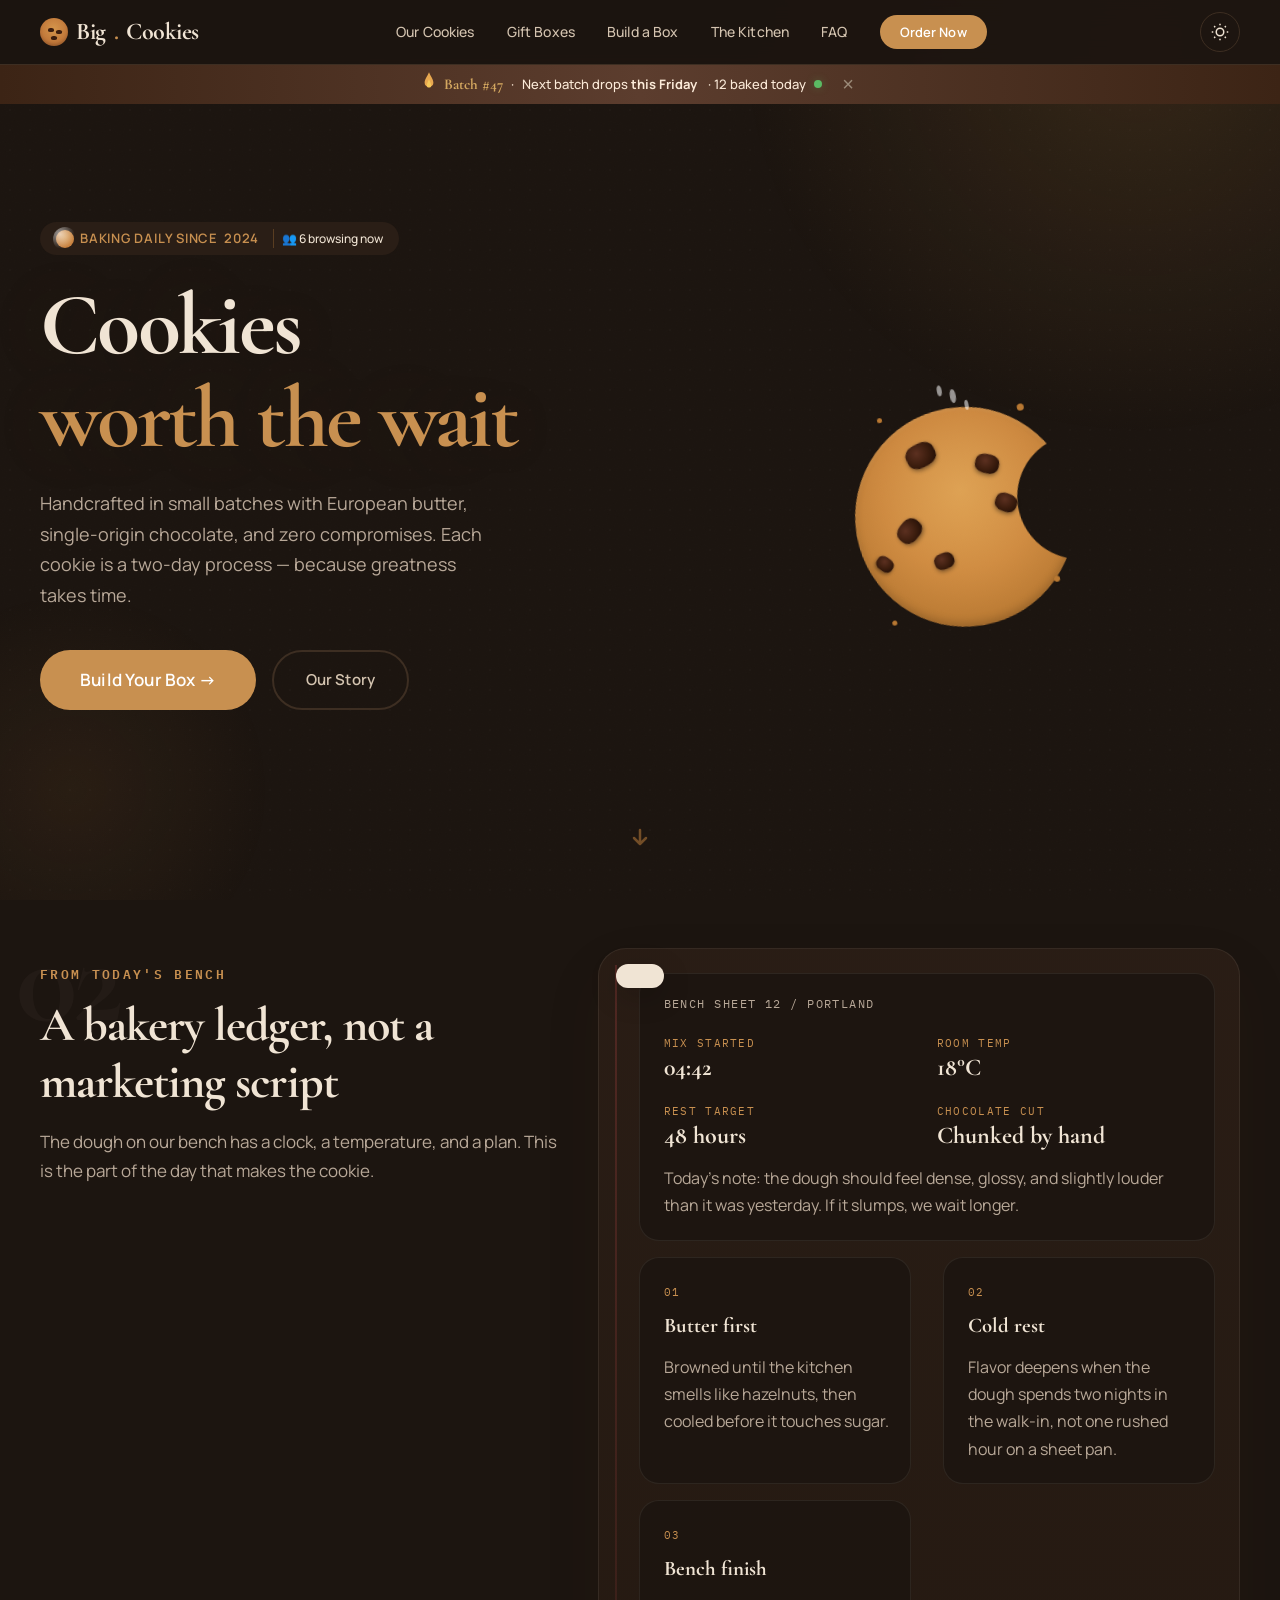
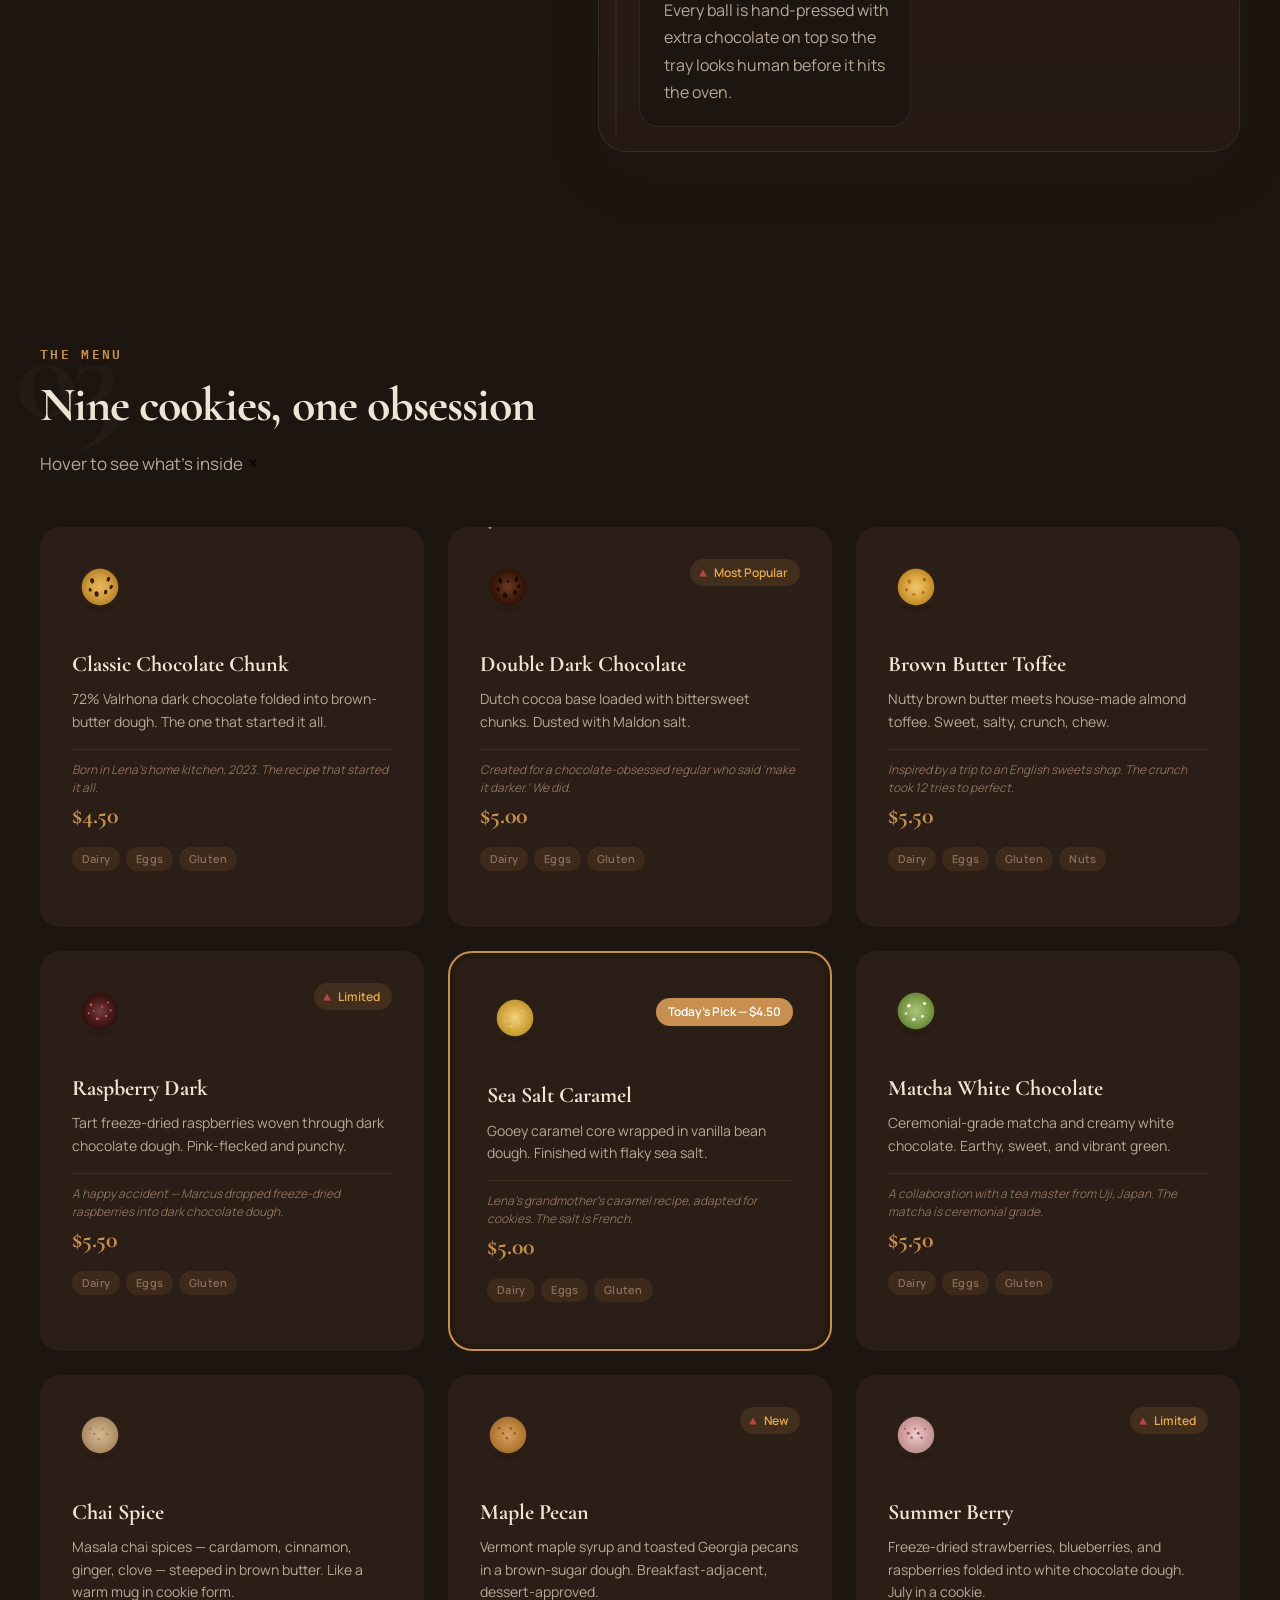
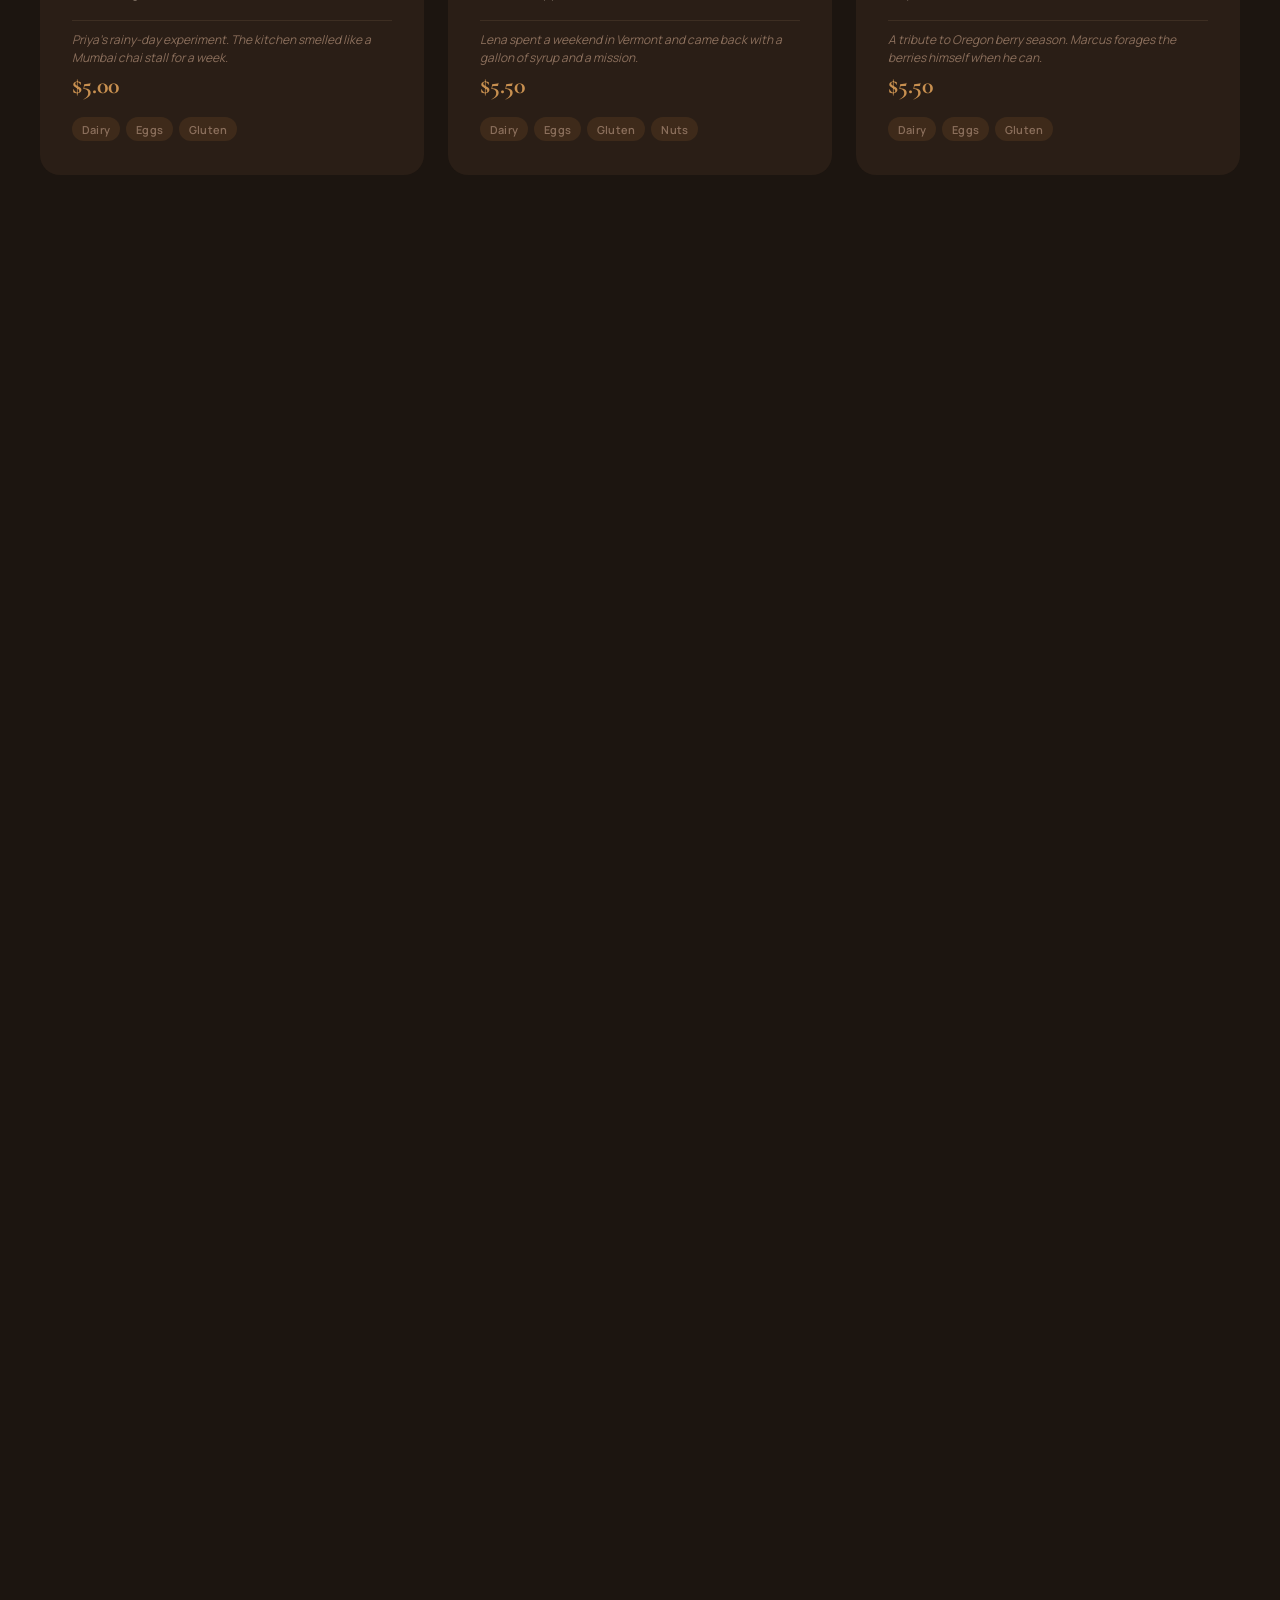
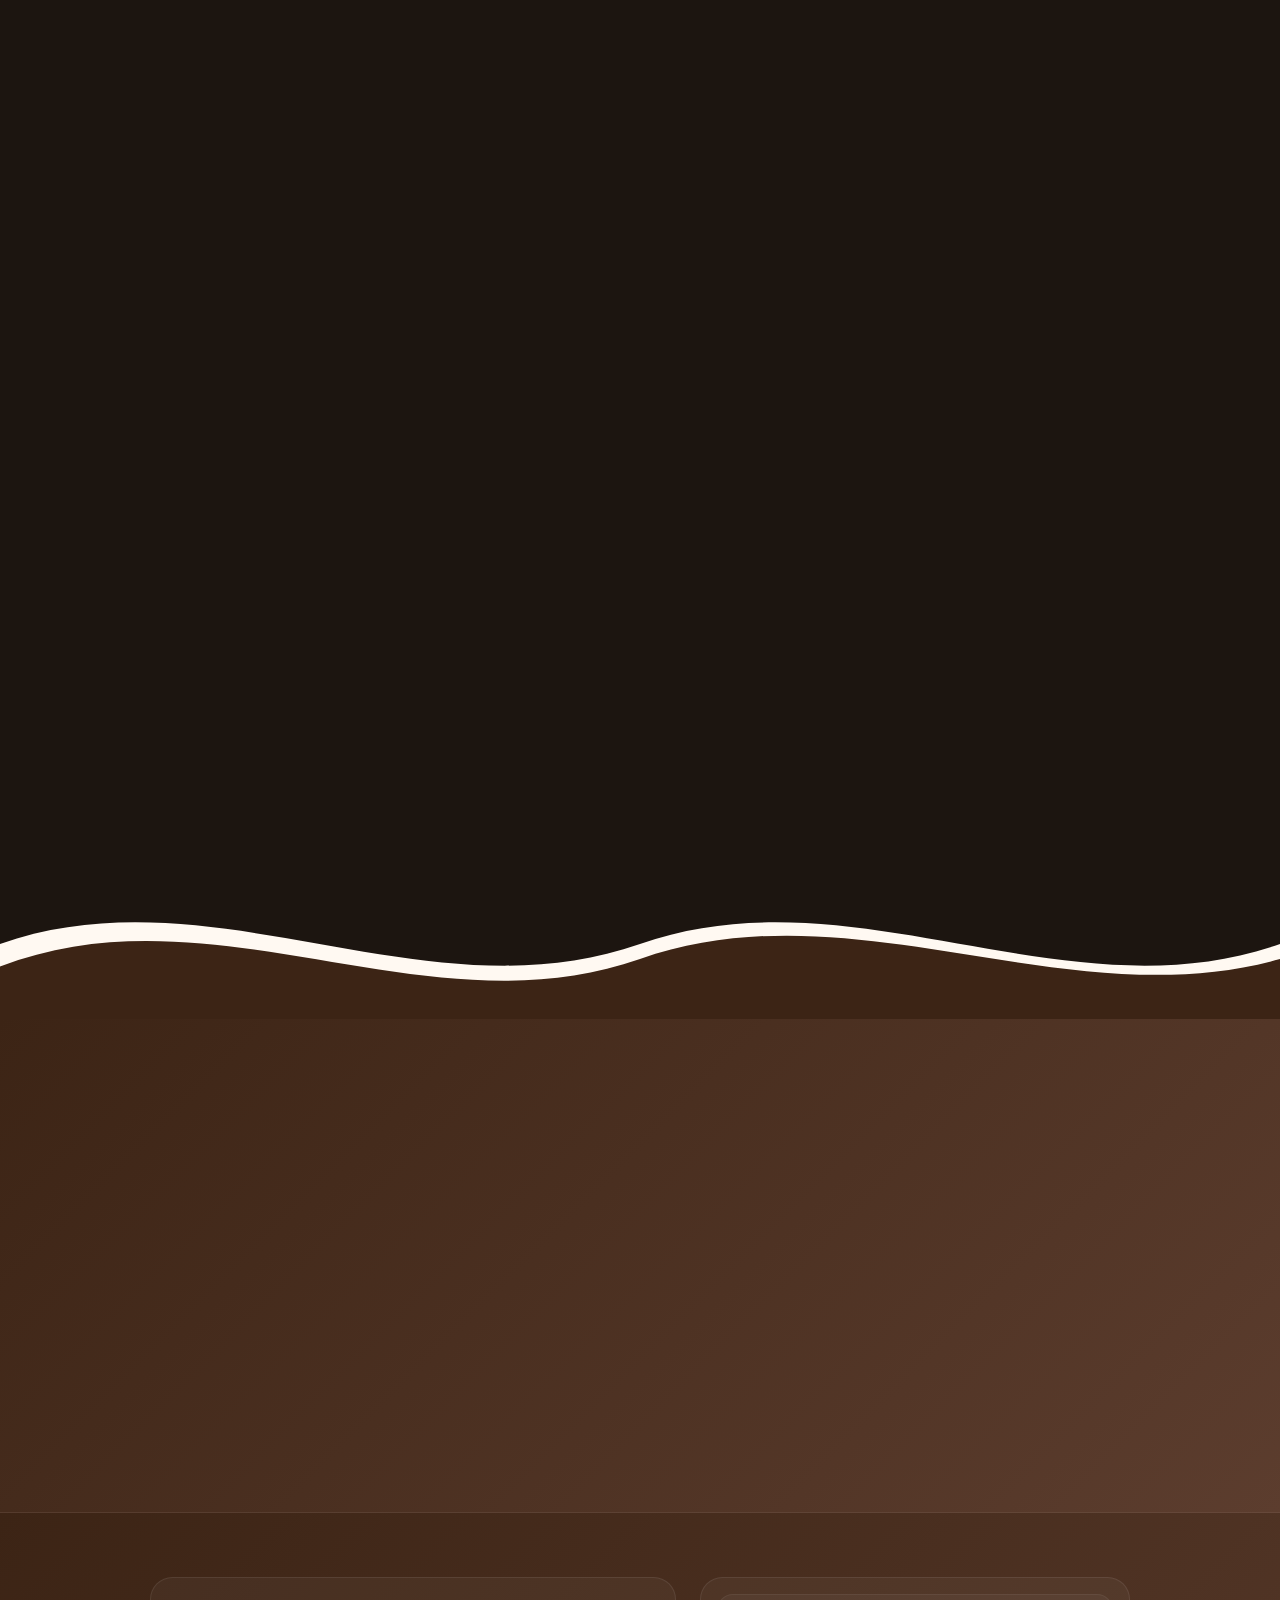
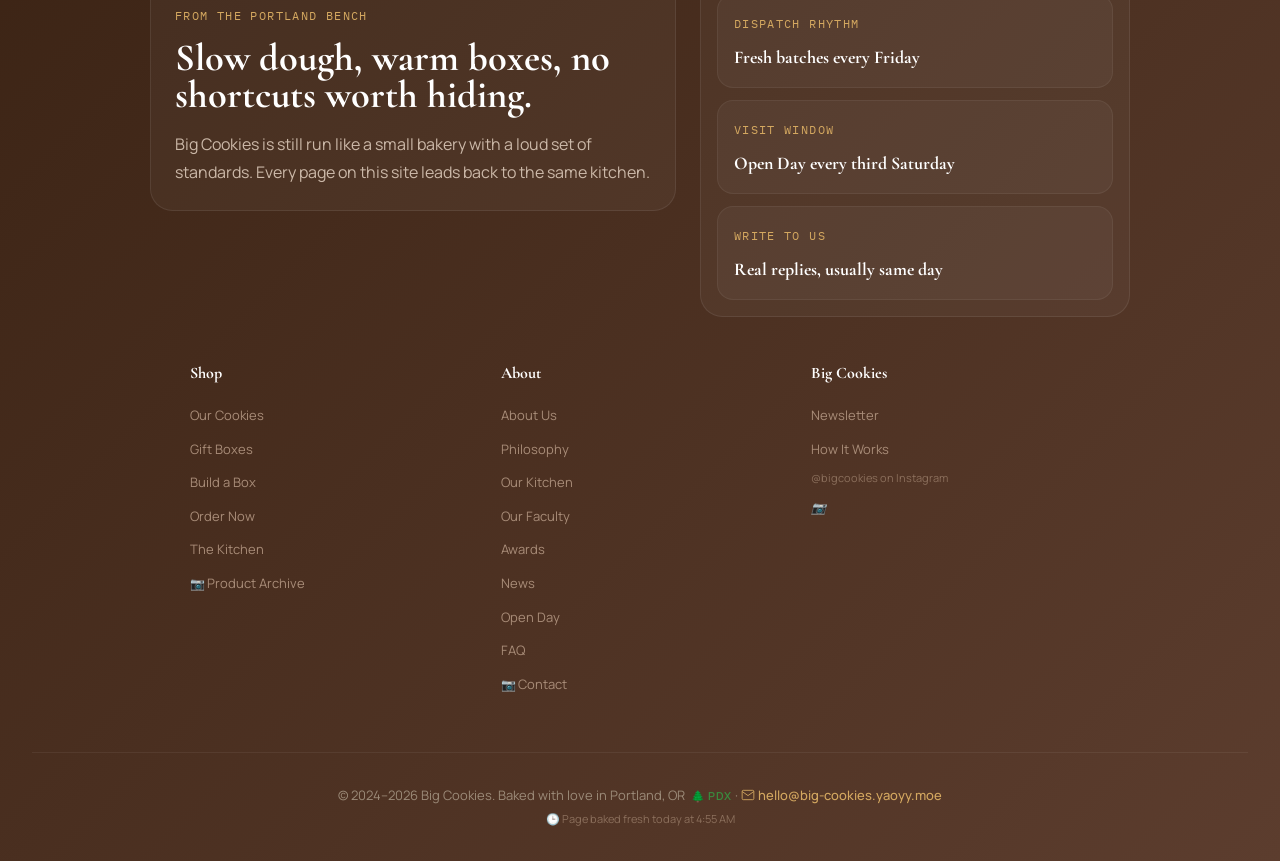
==== index.html @ f14b9650 "refactor: move quiz scores + results from hardcoded JS to products.json - Restructure products.json " ====
<!DOCTYPE html>
<html lang="en">
<head>
    <meta charset="UTF-8">
    <meta name="viewport" content="width=device-width, initial-scale=1.0">
    <title>Big Cookies — Artisan Cookies, Baked Fresh Daily</title>
    <meta name="description" content="Handcrafted cookies in small batches. European butter, single-origin chocolate, 48-hour cold fermentation. Six flavors, gift boxes, build-your-own boxes. Baked to order, shipped same day.">
    <meta property="og:title" content="Big Cookies — Artisan Cookies, Baked Fresh Daily">
    <meta property="og:description" content="Handcrafted cookies in small batches. European butter, single-origin chocolate, 48-hour cold fermentation.">
    <meta property="og:type" content="website">
    <meta property="og:site_name" content="Big Cookies">
    <meta name="twitter:card" content="summary">
    <link rel="icon" type="image/svg+xml" href="favicon.svg">
    <link rel="manifest" href="manifest.json">
    <link rel="preconnect" href="https://fonts.googleapis.com">
    <link rel="preconnect" href="https://fonts.gstatic.com" crossorigin>
    <link rel="preload" href="https://fonts.googleapis.com/css2?family=Cormorant+Garamond:wght@600;700&family=IBM+Plex+Mono:wght@400;500&family=Manrope:wght@400;500;600;700&display=swap" as="style">
    <link href="https://fonts.googleapis.com/css2?family=Cormorant+Garamond:wght@600;700&family=IBM+Plex+Mono:wght@400;500&family=Manrope:wght@400;500;600;700&display=swap" rel="stylesheet">
    <script type="application/ld+json">
    {"@context":"https://schema.org","@type":"Bakery","name":"Big Cookies","description":"Handcrafted artisan cookies in small batches. European butter, single-origin chocolate, 48-hour cold fermentation.","url":"https://big-cookies.yaoyy.moe","email":"hello@big-cookies.yaoyy.moe","address":{"@type":"PostalAddress","streetAddress":"1428 SE Division Street","addressLocality":"Portland","addressRegion":"OR","postalCode":"97202","addressCountry":"US"},"servesCuisine":"Bakery","priceRange":"$$"}
    </script>
    <link rel="stylesheet" href="base.css">
    <link rel="stylesheet" href="components.css">
    <link rel="stylesheet" href="theme.css">
    <script>
    // Prevent dark-mode flash — must run before first paint
    (function(){
        var t = localStorage.getItem('theme');
        if (t === 'dark' || (!t && window.matchMedia('(prefers-color-scheme: dark)').matches)) {
            document.documentElement.setAttribute('data-theme', 'dark');
        }
    })();
    </script>

</head>
<body>
<div id="site-nav"></div>
<main id="main-content">

<!-- HERO -->
<section class="hero" id="hero">
    <div class="hero-inner">
        <div>
            <div class="hero-badge">
                <span class="badge-icon" aria-hidden="true"></span>
                Baking Daily Since <span class="dhc" data-of="founding-year">2024</span>
            </div>
            <h1>Cookies <span class="gold">worth the wait</span></h1>
            <p>
                Handcrafted in small batches with European butter, single-origin chocolate,
                and zero compromises. Each cookie is a two-day process — because greatness
                takes time.
            </p>
            <div class="hero-buttons">
                <a href="#build" class="btn btn-primary btn-large">Build Your Box →</a>
                <a href="#philosophy" class="btn btn-outline">Our Story</a>
            </div>
        </div>
        <div class="hero-visual">
            <div class="cookie-illustration" id="heroCookie">
                <div class="cookie-main"></div>
                <div class="cookie-chip"></div><div class="cookie-chip"></div>
                <div class="cookie-chip"></div><div class="cookie-chip"></div>
                <div class="cookie-chip"></div><div class="cookie-chip"></div>
                <div class="cookie-crumb"></div><div class="cookie-crumb"></div>
                <div class="cookie-crumb"></div><div class="cookie-crumb"></div>
                <div class="steam-wisp w1"></div>
                <div class="steam-wisp w2"></div>
                <div class="steam-wisp w3"></div>
            </div>
        </div>
    </div>
    <div class="scroll-indicator" id="scrollIndicator" aria-hidden="true">
        <img src="svg/main_story/scroll-arrow.svg" alt="" width="28" height="28" aria-hidden="true">
    </div>
</section>

<section id="bench-sheet" class="bench-sheet">
    <div class="section-inner bench-sheet-inner">
        <div class="bench-sheet-header">
            <div class="section-label">From Today's Bench</div>
            <h2 class="section-title">A bakery ledger, not a marketing script</h2>
            <p class="section-subtitle">
                The dough on our bench has a clock, a temperature, and a plan. This is the part of the day that makes the cookie.
            </p>
        </div>
        <div class="bench-sheet-ledger">
            <div class="ledger-card ledger-card-main">
                <div class="ledger-eyebrow" id="benchSheetLabel">Bench Sheet <span id="benchSheetMonth">06</span> / Portland</div>
                <div class="ledger-grid">
                    <div>
                        <span class="ledger-label">Mix started</span>
                        <strong>04:42</strong>
                    </div>
                    <div>
                        <span class="ledger-label">Room temp</span>
                        <strong>18°C</strong>
                    </div>
                    <div>
                        <span class="ledger-label">Rest target</span>
                        <strong>48 hours</strong>
                    </div>
                    <div>
                        <span class="ledger-label">Chocolate cut</span>
                        <strong>Chunked by hand</strong>
                    </div>
                </div>
                <p class="ledger-note">
                    Today's note: the dough should feel dense, glossy, and slightly louder than it was yesterday. If it slumps, we wait longer.
                </p>
            </div>
            <div class="ledger-card">
                <span class="ledger-index">01</span>
                <h3>Butter first</h3>
                <p>Browned until the kitchen smells like hazelnuts, then cooled before it touches sugar.</p>
            </div>
            <div class="ledger-card">
                <span class="ledger-index">02</span>
                <h3>Cold rest</h3>
                <p>Flavor deepens when the dough spends two nights in the walk-in, not one rushed hour on a sheet pan.</p>
            </div>
            <div class="ledger-card">
                <span class="ledger-index">03</span>
                <h3>Bench finish</h3>
                <p>Every ball is hand-pressed with extra chocolate on top so the tray looks human before it hits the oven.</p>
            </div>
        </div>
    </div>
</section>

<!-- PRODUCTS -->
<section id="products">
    <div class="section-inner">
        <div class="section-label">The Menu</div>
        <h2 class="section-title"><span class="dhc" data-of="products">6</span> cookies, one obsession</h2>
        <p class="section-subtitle">Hover to see what's inside <span class="flip-hint" aria-hidden="true"><img src="svg/main_story/flip-hint.svg" alt="" width="14" height="14" style="vertical-align:-2px" aria-hidden="true"></span></p>

        <div data-load="data/products.json" data-section="products" data-template="product-card" class="products-grid"></div>
    </div>
</section>

<section id="flavor-atlas" class="flavor-atlas">
    <div class="section-inner">
        <div class="section-label text-center">Flavor Atlas</div>
        <h2 class="section-title text-center">Choose by mood, not just by name</h2>
        <p class="section-subtitle text-center mx-auto" style="max-width:640px">
            Some days call for deep chocolate. Some call for a sharp fruit edge or a nutty finish. Tap a card to zoom in — tap anywhere to collapse.
        </p>
        <div class="atlas-cloud" id="atlasCloud">
            <p class="atlas-loading">Loading today's tasting board…</p>
        </div>
    </div>
</section>

<!-- GIFT BOXES -->
<section id="gifts">
    <div class="section-inner">
        <div class="section-label">Gift Boxes</div>
        <h2 class="section-title">Share the obsession</h2>
        <p class="section-subtitle">
            Curated collections in hand-stamped kraft boxes. Free handwritten note included —
            because store-bought cards are boring.
        </p>

        <div class="gifts-grid">
            <div class="gift-card">
                <div class="gift-icon">
                    <img src="svg/main_story/gift-sampler.svg" alt="" width="56" height="56" class="gift-box-svg" aria-hidden="true">
                </div>
                <h3 class="gift-name">The Sampler</h3>
                <p class="gift-desc">One of each. The indecision cure. <span class="dhc" data-of="products">6</span> cookies, <span class="dhc" data-of="products">6</span> flavors, zero regrets.</p>
                <p class="gift-includes"><span class="dhc" data-of="products">6</span> cookies · <span class="dhc" data-of="products">6</span> flavors · $4.67 each</p>
                <span class="gift-savings">Save $3</span>
                <div class="gift-price">$28</div>
                <button class="btn btn-outline gift-add-cart" data-gift="sampler" data-name="The Sampler" data-price="28">Add to Cart</button>
            </div>

            <div class="gift-card featured">
                <div class="gift-badge">Most Popular</div>
                <div class="gift-icon">
                    <img src="svg/main_story/gift-dozen.svg" alt="" width="56" height="56" class="gift-box-svg" aria-hidden="true">
                </div>
                <h3 class="gift-name">The Dozen</h3>
                <p class="gift-desc">Baker's choice of 12 cookies. Our weekly lineup, curated. You pick chocolate ratio.</p>
                <p class="gift-includes">12 cookies · free shipping · $4.33 each</p>
                <span class="gift-savings">Save $10</span>
                <div class="gift-price">$52</div>
                <button class="btn btn-primary gift-add-cart" data-gift="dozen" data-name="The Dozen" data-price="52">Add to Cart</button>
            </div>

            <div class="gift-card">
                <div class="gift-icon">
                    <img src="svg/main_story/gift-celebration.svg" alt="" width="56" height="56" class="gift-box-svg" aria-hidden="true">
                </div>
                <h3 class="gift-name">The Celebration</h3>
                <p class="gift-desc">Two dozen cookies in a wooden gift crate. Comes with a candle. Yes, a cookie crate.</p>
                <p class="gift-includes">24 cookies · gift crate · candle · $4.08 each</p>
                <span class="gift-savings">Save $22</span>
                <div class="gift-price">$98</div>
                <button class="btn btn-outline gift-add-cart" data-gift="celebration" data-name="The Celebration" data-price="98">Add to Cart</button>
            </div>
        </div>
    </div>
</section>

<!-- BUILD YOUR BOX -->
<section id="build">
    <div class="section-inner">
        <div class="section-label text-center">Interactive</div>
        <h2 class="section-title text-center">Build Your Box</h2>
        <p class="section-subtitle text-center mx-auto">
            Add as many as you like. Mix, match, double up — your box, your rules.
        </p>

        <div class="builder-layout">
            <div class="builder-picker-header">
                <span class="builder-picker-label">Pick your cookies</span>
                <button class="btn-quickfill" id="btnQuickFill">Staff Picks</button>
                <button class="btn-quickfill" id="btnSurprise" style="margin-left:0.375rem">Surprise Me</button>
            </div>
            <div class="builder-picker" id="builderPicker" data-load="data/products.json" data-section="products" data-template="builder-item"></div>

            <div class="builder-box" id="builderBox">
                <div class="builder-box-inner">
                    <h3 class="builder-box-title">Your Cart</h3>
                    <div class="cart-list" id="cartList">
                        <p class="cart-empty" id="cartEmpty">Your cart is empty. Add some cookies!</p>
                    </div>
                    <div class="builder-summary">
                        <span class="builder-count"><strong id="builderCount">0</strong> cookies</span>
                        <span class="builder-total" id="builderTotal">$0.00</span>
                        <span class="builder-avg" id="builderAvg" style="display:none;font-size:0.75rem;color:#8B6F5C"></span>
                    </div>
                    <div class="builder-pairing" id="builderPairing" style="display:none;font-size:0.8125rem;color:#C8853E;text-align:center;padding:0.5rem 0;font-style:italic"></div>
                    <div class="builder-actions">
                        <button class="btn btn-primary btn-large" style="flex:1;justify-content:center;" disabled id="builderSubmit">
                            Checkout →
                        </button>
                        <button class="btn-reset" id="builderReset" title="Clear cart" disabled>
                            <img src="svg/main_story/icon-reset.svg" alt="" width="18" height="18" aria-hidden="true">
                        </button>
                        <button class="btn-reset" id="builderShare" title="Copy my box" disabled style="margin-left:0.25rem">
                            <svg width="18" height="18" viewBox="0 0 24 24" fill="none" stroke="currentColor" stroke-width="2"><path d="M4 12v8a2 2 0 002 2h12a2 2 0 002-2v-8"/><polyline points="16 6 12 2 8 6"/><line x1="12" y1="2" x2="12" y2="15"/></svg>
                        </button>
                    </div>
                </div>
            </div>
        </div>
    </div>
</section>

<!-- PHILOSOPHY -->
<section id="philosophy">
    <div class="section-inner">
        <div class="philosophy-grid">
            <div class="philosophy-text">
                <div class="section-label">Our Philosophy</div>
                <h2 class="section-title">Two days for a cookie?</h2>
                <p>
                    Yes. We rest our dough for 48 hours before it ever sees an oven.
                    This cold fermentation gives the flour time to fully hydrate, the
                    butter time to saturate every granule of sugar, and the vanilla time
                    to bloom. The result is deeper flavor and a texture that factory
                    cookies can't touch.
                </p>
                <p>
                    We use 82% butterfat European butter, single-origin chocolate from
                    family-owned cooperatives, and organic flour milled within 50 miles
                    of our kitchen. Every ingredient earns its place.
                </p>
            </div>
            <div class="philosophy-visual">
                <div class="phil-card">
                    <div class="num">48h</div>
                    <div class="label">Cold Fermentation</div>
                </div>
                <div class="phil-card">
                    <div class="num">82%</div>
                    <div class="label">Butterfat</div>
                </div>
                <div class="phil-card">
                    <div class="num">200°C</div>
                    <div class="label">Precise Bake Temp</div>
                </div>
                <div class="phil-card">
                    <div class="num">6</div>
                    <div class="label">Cookie Varieties</div>
                </div>
            </div>
        </div>
    </div>
</section>

  <!-- COOKIE QUIZ -->
<section id="quiz">
    <div class="section-inner">
        <div class="section-label text-center">Take the Quiz</div>
        <h2 class="section-title text-center">Which cookie are you?</h2>
        <p class="section-subtitle text-center mx-auto" style="max-width:520px">Answer three questions and we'll tell you which flavor matches your soul. Science may or may not be involved.</p>
        <div class="quiz-container" id="quizContainer">
            <div class="quiz-card" id="quizCard">
                <div class="quiz-progress" id="quizProgress">
                    <span class="quiz-step active" data-step="1"></span>
                    <span class="quiz-step" data-step="2"></span>
                    <span class="quiz-step" data-step="3"></span>
                </div>
                <div class="quiz-body" id="quizBody"></div>
            </div>
        </div>
    </div>
</section>
<script>
// ── Cookie Quiz (inline, self-contained) ──
(function(){
var qBody = document.getElementById('quizBody');
if(!qBody) return;
var Q = [
  {q:"What's your ideal afternoon?",o:[
    {t:'Curled up with a book and a blanket',s:{classic:3,matcha:2,caramel:1}},
    {t:'Hiking a trail with friends',s:{toffee:3,raspberry:2,double:1}},
    {t:'Trying a new restaurant across town',s:{raspberry:3,matcha:2,caramel:1}},
    {t:'Baking something from scratch',s:{double:3,classic:2,toffee:1}}
  ]},
  {q:"Pick a drink to go with it.",o:[
    {t:'Black coffee, no sugar',s:{double:3,classic:2,toffee:1}},
    {t:'Oat milk latte with a dash of cinnamon',s:{caramel:3,matcha:2,classic:1}},
    {t:'Earl Grey tea with honey',s:{matcha:3,raspberry:2,caramel:1}},
    {t:'Sparkling water with lemon',s:{raspberry:3,toffee:2,double:1}}
  ]},
  {q:"What do your friends say about you?",o:[
    {t:'"The reliable one — you always show up"',s:{classic:3,caramel:2,toffee:1}},
    {t:'"You\'re a little extra. In the best way."',s:{double:3,raspberry:2,matcha:1}},
    {t:'"I never know what you\'re going to do next"',s:{toffee:3,matcha:2,raspberry:1}},
    {t:'"You make everything feel special"',s:{caramel:3,classic:2,double:1}}
  ]}
];
var R = {
  classic:{n:'Classic Chocolate Chip',d:'You\'re timeless, dependable, and everyone\'s first call. You don\'t need to be flashy — your quality speaks for itself.',icon:'svg/cookies/classic.svg'},
  double:{n:'Double Chocolate',d:'You go all in. Moderation isn\'t in your vocabulary and honestly? It\'s working. You\'re intense in the best way.',icon:'svg/cookies/double.svg'},
  toffee:{n:'Toffee Crunch',d:'You\'ve got layers. People think they\'ve figured you out, then you surprise them. Complex, a little unexpected.',icon:'svg/cookies/toffee.svg'},
  raspberry:{n:'Raspberry Dark Chocolate',d:'You\'re the creative one. You see combinations others miss and you\'re not afraid to try something different.',icon:'svg/cookies/raspberry.svg'},
  caramel:{n:'Salted Caramel',d:'You\'ve mastered the balance everyone else is still chasing. Warm, sophisticated, with just enough edge.',icon:'svg/cookies/caramel.svg'},
  matcha:{n:'Matcha White Chocolate',d:'You\'re refined, a little unexpected. People who get you REALLY get you. An acquired taste worth acquiring.',icon:'svg/cookies/matcha.svg'}
};
var scores={},cur=0,steps=document.querySelectorAll('.quiz-step');
function reset(){scores={classic:0,double:0,toffee:0,raspberry:0,caramel:0,matcha:0};cur=0;steps.forEach(function(s){s.classList.remove('active','done')});if(steps[0])steps[0].classList.add('active')}
function showQ(){
  var q=Q[cur],h='<h3>'+q.q+'</h3><div class="quiz-options">';
  q.o.forEach(function(o,i){h+='<button class="quiz-option" data-i="'+i+'">'+o.t+'</button>'});
  h+='</div>';qBody.innerHTML=h;
  qBody.querySelectorAll('.quiz-option').forEach(function(b){b.onclick=function(){
    var sc=q.o[parseInt(this.getAttribute('data-i'))].s;
    for(var k in sc)scores[k]=(scores[k]||0)+sc[k];
    if(steps[cur])steps[cur].classList.add('done');cur++;
    if(cur<Q.length){if(steps[cur])steps[cur].classList.add('active');showQ()}
    else showR();
  }});
}
function showR(){
  var best=null,bs=0;
  for(var k in scores){if(scores[k]>bs){bs=scores[k];best=k}}
  var r=R[best]||R['classic'];
  qBody.innerHTML='<div class="quiz-result"><div class="quiz-result-icon"><img src="'+r.icon+'" alt="" width="80" height="80" style="border-radius:50%"></div><div class="quiz-match">Your soul cookie is</div><h3>'+r.n+'</h3><p>'+r.d+'</p><a href="#build" class="btn btn-primary">Build a Box</a> <button class="quiz-retry" id="quizShare" style="background:none;border:1px solid var(--soft);border-radius:100px;padding:0.5rem 1rem;cursor:pointer;font-size:0.8125rem;color:var(--ink);transition:all 0.2s">📋 Share Result</button><br><button class="quiz-retry" id="quizRetry">Take the quiz again →</button></div>';
  document.getElementById('quizRetry').onclick=function(){reset();showQ()};
  var shareBtn = document.getElementById('quizShare');
  if(shareBtn) shareBtn.onclick=function(){
    var text = '🥠 I got ' + r.n + ' on the Big Cookies quiz! What cookie are you? big-cookies.yaoyy.moe';
    if(navigator.clipboard){navigator.clipboard.writeText(text).then(function(){showToast&&showToast('📋 Result copied! Share with a friend.');});}
  };
}
reset();showQ();
})();
</script>

  <!-- KITCHEN TEASER -->
<section id="gallery">
    <div class="section-inner">
        <div class="section-label text-center">The Kitchen</div>
        <h2 class="section-title text-center">A day in the life of a cookie</h2>
        <p class="section-subtitle text-center mx-auto" style="max-width:600px">
            48 hours. Four pairs of hands. Two ovens. One obsession.  
            Step inside the bakery where every cookie begins.
        </p>

        <div class="gallery-wall" style="grid-template-columns:repeat(3,1fr);max-width:700px;margin:2.5rem auto 0">
            <div class="polaroid tilt-left">
                <div class="polaroid-frame">
                    <img src="svg/kitchen_story/dawn-kitchen.svg" alt="Dawn at the Kitchen" width="180" height="180" loading="lazy">
                </div>
                <p class="polaroid-caption">Dawn at the Kitchen</p>
            </div>
            <div class="polaroid tilt-none">
                <div class="polaroid-frame">
                    <img src="svg/kitchen_story/cold-rest.svg" alt="48h Cold Rest" width="180" height="180" loading="lazy">
                </div>
                <p class="polaroid-caption">48h Cold Rest</p>
            </div>
            <div class="polaroid tilt-right">
                <div class="polaroid-frame">
                    <img src="svg/kitchen_story/you-enjoy.svg" alt="You Enjoy" width="180" height="180" loading="lazy">
                </div>
                <p class="polaroid-caption">You Enjoy</p>
            </div>
        </div>

        <div style="text-align:center;margin-top:2.5rem">
            <a href="kitchen.html" class="btn btn-primary btn-large">Read the Full Story →</a>
            <p style="font-size:0.875rem;color:#8B6F5C;margin-top:1rem"><span class="dhc" data-of="kitchen-stories">12</span> chapters · baker interviews · kitchen stats</p>
        </div>
    </div>
</section>

<!-- HOW IT WORKS -->
<section id="how">
    <div class="section-inner">
        <div class="section-label text-center">How It Works</div>
        <h2 class="section-title text-center">Fresh cookies, straight to you</h2>
        <p class="section-subtitle text-center mx-auto">
            We bake to order and ship same day. No freezers, no shortcuts.
        </p>

        <div class="steps">
            <div class="step">
                <div class="step-num">1</div>
                <h3>You Order</h3>
                <p>Pick your cookies and quantity. Mix and match — there are no wrong answers.</p>
            </div>
            <div class="crumb-trail" aria-hidden="true">
                <span class="crumb-dot"></span>
                <span class="crumb-dot"></span>
                <span class="crumb-dot"></span>
            </div>
            <div class="step">
                <div class="step-num">2</div>
                <h3>We Bake</h3>
                <p>Every order is baked fresh that morning. Your kitchen smells amazing by proxy.</p>
            </div>
            <div class="crumb-trail" aria-hidden="true">
                <span class="crumb-dot"></span>
                <span class="crumb-dot"></span>
                <span class="crumb-dot"></span>
            </div>
            <div class="step">
                <div class="step-num">3</div>
                <h3>Delivered</h3>
                <p>Shipped warm (okay, room temp) and arriving within 2 days. Reheat instructions included.</p>
            </div>
        </div>

        <div class="proof-strip" aria-label="Customer proof points">
            <div class="proof-card proof-card-main">
                <span class="proof-kicker">Counter Notes</span>
                <strong>People come back for the same three reasons.</strong>
                <p>Texture that survives shipping, flavor that still tastes hand-made, and a drop cadence that feels worth planning around.</p>
            </div>
            <div class="proof-card">
                <span class="proof-index">01</span>
                <strong>4.9 / 5 average reaction</strong>
                <p>Usually followed by a message about hiding the last cookie from roommates.</p>
            </div>
            <div class="proof-card">
                <span class="proof-index">02</span>
                <strong>Gift boxes get reordered</strong>
                <p>The sampler converts skeptics. The dozen creates regulars.</p>
            </div>
            <div class="proof-card">
                <span class="proof-index">03</span>
                <strong>Warm-up instructions matter</strong>
                <p>Ten minutes later and the edges crack the way they were meant to.</p>
            </div>
        </div>

        <div class="testimonial-slider" id="testimonialSlider">
            <div data-load="data/testimonials.json" data-template="testimonial-slide" style="min-height:150px">
                <div class="testimonial">
                    <div class="stars" aria-label="5 out of 5 stars">
                        <span class="star"><img src="svg/main_story/icon-star.svg" alt="" width="24" height="24" aria-hidden="true"></span>
                        <span class="star"><img src="svg/main_story/icon-star.svg" alt="" width="24" height="24" aria-hidden="true"></span>
                        <span class="star"><img src="svg/main_story/icon-star.svg" alt="" width="24" height="24" aria-hidden="true"></span>
                        <span class="star"><img src="svg/main_story/icon-star.svg" alt="" width="24" height="24" aria-hidden="true"></span>
                        <span class="star"><img src="svg/main_story/icon-star.svg" alt="" width="24" height="24" aria-hidden="true"></span>
                    </div>
                    <blockquote>Loading testimonials…</blockquote>
                    <cite></cite>
                </div>
            </div>
            <div class="slider-dots" id="sliderDots"></div>

        </div>
    </div>
</section>

  <!-- FAQ TEASER -->
<section id="faq">
    <div class="section-inner">
        <div class="section-label text-center">FAQ</div>
        <h2 class="section-title text-center">You asked, we answered</h2>
        <p class="section-subtitle text-center mx-auto" style="max-width:500px">
            Shipping, freshness, custom orders — the answers to life's most pressing cookie questions.
        </p>

        <div class="faq-list" style="max-width:600px;margin:2rem auto 0">
            <div class="faq-item open">
                <button class="faq-question" aria-expanded="true">How long do the cookies stay fresh?</button>
                <div class="faq-answer" style="max-height:300px;padding-bottom:1.5rem">
                    <p>Five days at room temp in the sealed bag they arrive in. Two weeks refrigerated. Three months frozen — just reheat at 160°C for 5 minutes and they're 90% as good as fresh.</p>
                </div>
            </div>
            <div class="faq-item">
                <button class="faq-question" aria-expanded="false">What makes your cookies different?</button>
                <div class="faq-answer">
                    <p>82% butterfat European butter, single-origin chocolate, 48-hour cold fermentation, and every cookie shaped by hand.</p>
                </div>
            </div>
            <div class="faq-item">
                <button class="faq-question" aria-expanded="false">Can I visit the bakery?</button>
                <div class="faq-answer">
                    <p>Yes! Factory Open Day every third Saturday. Tours, demos, all-you-can-eat cookies.</p>
                </div>
            </div>
        </div>

        <div style="text-align:center;margin-top:2rem">
            <a href="faq.html" class="btn btn-outline">Read All <span class="dhc" data-of="faqs">10</span> FAQs →</a>
        </div>
    </div>
</section>

<!-- ORDER FORM -->
<section id="order">
    <div class="section-inner">
        <div class="section-label text-center">Place an Order</div>
        <h2 class="section-title text-center">Ready to commit cookie crimes</h2>
        <p class="section-subtitle text-center mx-auto">
            Fill out the form below and we'll get baking. Orders ship within 24 hours.
        </p>

        <div class="order-section">
            <div class="sold-out-stamp">
                <span>Sold<br>Out</span>
            </div>

            <div class="order-form-wrap">
                <h3>Your Order</h3>
                <form id="orderForm" action="#" method="post">
                    <div class="form-row">
                        <div class="form-group">
                            <label for="name">Full Name</label>
                            <input type="text" id="name" placeholder="Jane Doe" required>
                        </div>
                        <div class="form-group">
                            <label for="email">Email</label>
                            <input type="email" id="email" placeholder="jane@example.com" required>
                        </div>
                    </div>
                    <div class="form-group">
                        <label>Your Cart</label>
                        <div class="order-cart-summary" id="orderCartSummary">
                            <p class="order-cart-empty">Your cart is empty. <a href="#build">Build your box</a> first, then come back here.</p>
                        </div>
                        <div class="order-cart-total" id="orderCartTotal" style="display:none">
                            <span class="order-cart-count" id="orderCartCount">0 cookies</span>
                            <span class="order-cart-price" id="orderCartPrice">$0.00</span>
                        </div>
                    </div>
                    <div class="form-group">
                        <label for="notes">Special Instructions</label>
                        <textarea id="notes" placeholder="Allergic to nuts? Want extra Double Dark? Let us know."></textarea>
                    </div>
                    <button type="submit" class="btn btn-primary btn-large" style="width:100%;justify-content:center;">
                        Place Order
                    </button>
                </form>
            </div>

            <p class="sold-out-caption">
                We're currently <strong>sold out</strong> — this week's batch went faster than expected.
                <br>Drop your email below to catch next Friday's drop.
            </p>
            <div class="sold-out-board">
                <div class="sold-out-board-lead">
                    <span class="sold-out-kicker">Next Drop / Friday Noon</span>
                    <h3>What happens when the trays open again</h3>
                    <p>Subscribers get first notice, the build-your-box queue opens, and the warm batch usually moves fast for the first hour.</p>
                </div>
                <div class="sold-out-board-list">
                    <div class="sold-out-board-item"><span>01</span><strong>Build your box first</strong><p>Use the picker above now so you already know your mix when the window opens.</p></div>
                    <div class="sold-out-board-item"><span>02</span><strong>Watch the Friday drop</strong><p>The next release goes live at noon Portland time with the week's fresh bake.</p></div>
                    <div class="sold-out-board-item"><span>03</span><strong>Use the note field well</strong><p>Gift note, nut warning, chocolate preference: tell us once and we keep the order human.</p></div>
                </div>
            </div>
        </div>
    </div>
</section>

<!-- DOUGH DIVIDER -->
<div class="dough-divider" aria-hidden="true">
    <img src="svg/main_story/dough-divider.svg" alt="" aria-hidden="true" style="width:100%;height:auto">
</div>

<!-- NEWSLETTER -->
<section style="background: linear-gradient(135deg, #3C2415 0%, #5C3D2E 100%); padding-top: 0;">
    <div class="section-inner">
        <div class="newsletter">
            <div class="newsletter-layout">
                <div class="newsletter-copy">
                    <div class="newsletter-kicker">Friday Drop Bulletin</div>
                    <h2>Get the batch note before the tray goes live</h2>
                    <p>We send one useful email a week: what baked, what changed, and when the next release opens. No coupon fog, no filler.</p>
                    <div class="newsletter-notes">
                        <div class="newsletter-note-card">
                            <span>Dispatch</span>
                            <strong>Friday noon, Portland time</strong>
                        </div>
                        <div class="newsletter-note-card">
                            <span>Inside the note</span>
                            <strong>Flavor lineup, sell-out risk, gift guidance</strong>
                        </div>
                        <div class="newsletter-note-card">
                            <span>For first orders</span>
                            <strong>Free shipping when your first box finally lands</strong>
                        </div>
                    </div>
                </div>
                <div class="newsletter-panel">
                    <div class="newsletter-panel-head">
                        <span class="newsletter-panel-label">This week's list</span>
                        <strong>Early access goes out first</strong>
                    </div>
                    <form class="newsletter-form" id="newsletterForm" action="#" method="post">
                        <label for="newsletterEmail" style="position:absolute;width:1px;height:1px;overflow:hidden;clip:rect(0,0,0,0)">Email address</label>
                        <input type="email" id="newsletterEmail" name="email" placeholder="your@email.com" required>
                        <button type="submit" class="btn btn-primary">Join the list</button>
                    </form>
                    <p class="newsletter-microcopy">Expect one note a week, plus the occasional extra release when the oven has a generous day.</p>
                    <div class="newsletter-success" id="newsletterSuccess">You're on the list! We'll email you when the next batch drops.</div>
                </div>
            </div>
        </div>
    </div>
</section>

</main>
<div id="site-footer"></div>

<button class="back-to-top" id="backToTop" aria-label="Back to top">
    <svg width="44" height="44" viewBox="0 0 44 44">
        <circle cx="22" cy="22" r="20" fill="none" stroke="rgba(255,255,255,0.25)" stroke-width="2.5"/>
        <circle cx="22" cy="22" r="20" fill="none" stroke="#fff" stroke-width="2.5" stroke-dasharray="125.6" stroke-dashoffset="125.6" stroke-linecap="round" id="backToTopRing" transform="rotate(-90 22 22)"/>
        <path d="M22 14l-6 8h4v8h4v-8h4z" fill="#fff"/>
    </svg>
</button>
<div class="toast" id="toast" role="status" aria-live="polite"></div>

<script src="ui.js"></script>
<script src="nav.js"></script>
<script src="data-loader.js"></script>
<script src="builder.js"></script>
<script src="quiz.js"></script>
<script src="app.js"></script>
</body>
</html>
---- base.css ----
:root {
    --bg:      #FFF9F2;
    --ink:     #3C2415;
    --gold:    #C8853E;
    --honey:   #E8A850;
    --paper:   #F5EDE3;
    --jam:     #B84444;
    --vanilla: #FDF3E7;
    --soft:    #E8D9C6;
    --mocha:   #5C3D2E;
    --font-display: "Cormorant Garamond", serif;
    --font-body: "Manrope", -apple-system, BlinkMacSystemFont, sans-serif;
    --font-mono: "IBM Plex Mono", monospace;
}

*, *::before, *::after { box-sizing: border-box; margin: 0; padding: 0; }
.scroll-progress{position:fixed;top:0;left:0;height:3px;background:linear-gradient(90deg,var(--gold),var(--honey),var(--gold));background-size:200% 100%;z-index:200;transition:width 0.1s linear;border-radius:0 2px 2px 0;animation:progressShimmer 2s linear infinite;}
@keyframes progressShimmer{0%{background-position:200% 0}100%{background-position:-200% 0}}
html { scroll-behavior: smooth; }

body::before{content:"";position:fixed;inset:0;opacity:0.022;pointer-events:none;z-index:-1;background-image:radial-gradient(circle,var(--ink) 1px,transparent 1px);background-size:20px 20px;}
body::after{content:"";position:fixed;inset:0;opacity:0.012;pointer-events:none;z-index:-1;background-image:url("data:image/svg+xml,%3Csvg viewBox='0 0 256 256' xmlns='http://www.w3.org/2000/svg'%3E%3Cfilter id='n'%3E%3CfeTurbulence type='fractalNoise' baseFrequency='0.9' numOctaves='4' stitchTiles='stitch'/%3E%3C/filter%3E%3Crect width='100%25' height='100%25' filter='url(%23n)'/%3E%3C/svg%3E");background-size:256px 256px;}
body {
    font-family: var(--font-body);
    background: var(--bg);
    color: var(--ink);
    line-height: 1.6;
    overflow-x: hidden;
}

/* ── NAV ─────────────────────────────────── */
.nav {
    position: fixed; top: 0; left: 0; right: 0; z-index: 100;
    padding: 0 2rem;
    background: rgba(255,249,242,0.85);
    backdrop-filter: blur(12px);
    -webkit-backdrop-filter: blur(12px);
    border-bottom: 1px solid var(--soft);
    transition: box-shadow 0.3s;
}
.nav.scrolled { box-shadow: 0 1px 20px rgba(60,36,21,0.06); }
.nav-inner {
    max-width: 1200px; margin: 0 auto;
    display: flex; align-items: center; justify-content: space-between; height: 64px;
}
.nav-brand-group {
    display: flex; align-items: center; gap: 0.75rem;
}
.nav-logo {
    font-family: var(--font-display);
    font-size: 1.5rem; font-weight: 900; color: var(--ink);
    text-decoration: none; letter-spacing: -0.02em;
    display: flex; align-items: center; gap: 0.5rem;
}
.nav-logo .logo-icon {
    width: 28px; height: 28px; border-radius: 50%;
    background: radial-gradient(circle at 50% 38%, #D4954B 0%, #C1783A 60%, #A8612E 100%);
    position: relative; flex-shrink: 0;
    box-shadow: inset 0 -2px 3px rgba(0,0,0,0.15);
}
.nav-logo .logo-icon::after {
    content: ''; position: absolute; width: 6px; height: 4px;
    background: #3C1D0E; border-radius: 40%; top: 35%; left: 30%;
    box-shadow: 8px 2px 0 #3C1D0E, 3px 8px 0 #3C1D0E;
}
.nav-logo span { color: var(--gold); }
.nav-page-chip {
    display: inline-flex; align-items: center;
    padding: 0.3rem 0.75rem; border-radius: 999px;
    background: rgba(200,133,62,0.12); color: var(--gold);
    font-family: var(--font-mono); font-size: 0.7rem;
    letter-spacing: 0.1em; text-transform: uppercase;
}
.nav-links { display: flex; gap: 2rem; list-style: none; }
.nav-links a {
    text-decoration: none; color: var(--ink);
    font-size: 0.875rem; font-weight: 500;
    transition: color 0.2s; letter-spacing: 0.01em;
}
.nav-links a:hover { color: var(--gold); }
.nav-links a.active { color: var(--gold); position: relative; }
.nav-links a.active::after {
    content: ''; position: absolute; bottom: -4px; left: 50%; transform: translateX(-50%);
    width: 4px; height: 4px; border-radius: 50%; background: var(--gold);
    animation: dotPulse 2s ease-in-out infinite;
}
@keyframes dotPulse {
    0%, 100% { box-shadow: 0 0 0 0 rgba(200,133,62,0.4); }
    50% { box-shadow: 0 0 0 6px rgba(200,133,62,0); }
}
.nav-cta {
    background: var(--gold); color: #fff !important;
    padding: 0.5rem 1.25rem; border-radius: 100px;
    font-weight: 600 !important; font-size: 0.8125rem !important;
    transition: background 0.2s, transform 0.2s;
}
.nav-cta:hover { background: var(--honey); transform: translateY(-1px); }
.nav-toggle {
    display: none; flex-direction: column; gap: 5px;
    background: none; border: none; cursor: pointer; padding: 4px;
}
.nav-toggle span {
    display: block; width: 24px; height: 2px;
    background: var(--ink); border-radius: 2px; transition: all 0.3s;
}

/* ── MOBILE MENU ─────────────────────────── */
.mobile-menu {
    position: fixed; top: 0; left: 0; right: 0; bottom: 0;
    background: rgba(255,249,242,0); z-index: 99;
    display: flex; flex-direction: column; align-items: center;
    justify-content: center; gap: 2rem;
    opacity: 0; pointer-events: none;
    transition: opacity 0.35s ease, background 0.35s ease;
}
.mobile-menu.open {
    opacity: 1; pointer-events: auto;
    background: rgba(255,249,242,0.97);
}
.mobile-menu-sheet {
    width: min(92vw, 460px);
    padding: 1.4rem;
    border-radius: 1.6rem;
    background: rgba(255,249,242,0.94);
    border: 1px solid rgba(60,36,21,0.08);
    box-shadow: 0 24px 60px rgba(60,36,21,0.12);
    transform: translateX(30px); opacity: 0;
    transition: transform 0.4s cubic-bezier(0.16, 1, 0.3, 1), opacity 0.3s ease;
}
.mobile-menu.open .mobile-menu-sheet {
    transform: translateX(0); opacity: 1;
}
.mobile-menu-kicker {
    font-family: var(--font-mono);
    font-size: 0.72rem;
    letter-spacing: 0.12em;
    text-transform: uppercase;
    color: var(--gold);
}
.mobile-menu-current {
    margin-top: 0.6rem;
    font-family: var(--font-display);
    font-size: 2rem;
    line-height: 0.95;
    color: var(--ink);
}
.mobile-menu-group {
    display: grid;
    gap: 0.65rem;
    margin-top: 1rem;
}
.mobile-menu a {
    font-family: var(--font-display);
    font-size: 1.45rem; color: var(--ink); text-decoration: none;
    font-weight: 700; transition: color 0.2s, transform 0.2s;
    padding: 0.85rem 1rem;
    border-radius: 1rem;
    background: rgba(255,255,255,0.45);
    border: 1px solid rgba(60,36,21,0.06);
    opacity: 0; transform: translateY(10px);
    transition: opacity 0.35s ease, transform 0.35s cubic-bezier(0.16, 1, 0.3, 1), color 0.2s;
}
.mobile-menu.open a { opacity: 1; transform: translateY(0); }
.mobile-menu.open a:nth-child(1) { transition-delay: 0.08s; }
.mobile-menu.open a:nth-child(2) { transition-delay: 0.14s; }
.mobile-menu.open a:nth-child(3) { transition-delay: 0.20s; }
.mobile-menu a:hover { color: var(--gold); transform: translateX(4px); }
.mobile-menu a.active { color: var(--gold); }
.mobile-menu-cta {
    display: inline-flex;
    justify-content: center;
    margin-top: 1rem;
    width: 100%;
    background: var(--gold) !important;
    color: #fff !important;
}

/* ── BATCH BANNER ────────────────────────── */
.batch-banner {
    position: fixed; top: 64px; left: 0; right: 0; z-index: 99;
    background: linear-gradient(90deg, #3C2415 0%, #5C3D2E 50%, #3C2415 100%);
    color: #FCEBD9; text-align: center; padding: 0.5rem 1rem;
    font-size: 0.8125rem; font-weight: 500;
    display: flex; align-items: center; justify-content: center; gap: 0.5rem;
    transform: translateY(-100%); opacity: 0; transition: transform 0.4s ease, opacity 0.4s ease;
}
.batch-banner.visible { transform: translateY(0); opacity: 1; }
.batch-banner .batch-icon { display: inline-block; animation: flameFlicker 1.5s ease-in-out infinite; }
.batch-close {
    background: none; border: none; color: #9B8A78; font-size: 1.25rem;
    cursor: pointer; padding: 0 0.25rem; line-height: 1; margin-left: 0.5rem;
    transition: color 0.2s; flex-shrink: 0;
}
.batch-close:hover { color: #FCEBD9; }
/* ── BACK TO TOP ─────────────────────────── */
.back-to-top {
    position: fixed; bottom: 2rem; right: 2rem; z-index: 150;
    width: 48px; height: 48px; border-radius: 50%;
    background: var(--gold); color: #fff; border: none;
    cursor: pointer; display: flex; align-items: center; justify-content: center;
    box-shadow: 0 4px 20px rgba(200,133,62,0.35);
    opacity: 0; transform: translateY(20px); pointer-events: none;
    transition: opacity 0.3s, transform 0.3s;
    padding: 2px;
}
.back-to-top svg { display: block; }
.back-to-top.visible { opacity: 1; transform: translateY(0); pointer-events: auto; }
.back-to-top:hover { background: var(--honey); transform: translateY(-4px) scale(1.08); box-shadow: 0 8px 28px rgba(200,133,62,0.5); }
.back-to-top:active { transform: translateY(-1px) scale(0.95); }
.back-to-top { transition: opacity 0.3s, transform 0.35s cubic-bezier(0.16, 1, 0.3, 1), background 0.25s, box-shadow 0.25s; }

/* ── BATCH NUMBER ────────────────────────── */
.batch-banner .batch-num {
    font-family: var(--font-display);
    font-weight: 700; color: var(--honey); font-size: 0.9375rem;
}
.scroll-indicator {
    position: absolute; bottom: 2.5rem; left: 50%; transform: translateX(-50%);
    z-index: 2; animation: bounceDown 2s ease-in-out infinite;
    opacity: 0.5; transition: opacity 0.4s;
}
.scroll-indicator.faded { opacity: 0; }
.scroll-indicator svg { display: block; }

/* ── TOAST ──────────────────────────────── */
.toast { padding-bottom: max(0.75rem, env(safe-area-inset-bottom, 0.75rem));
    position: fixed; bottom: 2rem; left: 50%; transform: translateX(-50%) translateY(120px);
    background: var(--ink); color: #fff; padding: 0.75rem 1.5rem;
    border-radius: 100px; font-weight: 500; font-size: 0.875rem;
    z-index: 200; transition: transform 0.4s cubic-bezier(0.16, 1, 0.3, 1);
    box-shadow: 0 8px 30px rgba(0,0,0,0.2);
    display: flex; align-items: center; gap: 0.5rem;
}
.toast.visible { transform: translateX(-50%) translateY(0); }

/* ── CONFIRM DIALOG ──────────────────────── */
.confirm-backdrop {
    position: fixed; inset: 0; z-index: 600;
    background: rgba(28,21,16,0.5); backdrop-filter: blur(4px);
    -webkit-backdrop-filter: blur(4px);
    display: flex; align-items: center; justify-content: center;
    animation: confirmFadeIn 0.25s ease both;
}
.confirm-backdrop.closing { animation: confirmFadeOut 0.2s ease forwards; }
@keyframes confirmFadeIn {
    from { opacity: 0; }
    to   { opacity: 1; }
}
@keyframes confirmFadeOut {
    from { opacity: 1; }
    to   { opacity: 0; }
}
.confirm-dialog {
    background: var(--bg); border-radius: 1.25rem;
    padding: 2rem;
    max-width: 360px; width: 90vw;
    box-shadow: 0 20px 60px rgba(0,0,0,0.3), 0 0 0 1px rgba(200,133,62,0.15);
    text-align: center;
    animation: confirmSlideIn 0.3s cubic-bezier(0.16, 1, 0.3, 1) both;
}
.confirm-dialog.closing { animation: confirmSlideOut 0.2s ease forwards; }
@keyframes confirmSlideIn {
    from { opacity: 0; transform: translateY(20px) scale(0.95); }
    to   { opacity: 1; transform: translateY(0) scale(1); }
}
@keyframes confirmSlideOut {
    from { opacity: 1; transform: translateY(0) scale(1); }
    to   { opacity: 0; transform: translateY(12px) scale(0.96); }
}
.confirm-message {
    font-family: var(--font-display);
    font-size: 1.25rem; font-weight: 700;
    color: var(--ink); line-height: 1.4;
    margin-bottom: 1.75rem;
}
.confirm-actions {
    display: flex; gap: 0.75rem; justify-content: center;
}
.confirm-cancel, .confirm-ok {
    padding: 0.75rem 1.5rem; border-radius: 100px;
    font-size: 0.875rem; font-weight: 600;
    cursor: pointer; border: none; font-family: var(--font-body);
    transition: all 0.2s;
}
.confirm-cancel {
    background: transparent; color: var(--ink);
    border: 1.5px solid var(--soft);
}
.confirm-cancel:hover { border-color: var(--ink); }
.confirm-ok {
    background: var(--gold); color: #fff;
}
.confirm-ok:hover { background: var(--honey); transform: translateY(-1px); box-shadow: 0 4px 16px rgba(200,133,62,0.3); }
.confirm-ok:active { transform: translateY(0) scale(0.97); }
.toast-icon { font-size: 1rem; flex-shrink: 0; }

/* ── CART BADGE ───────────────────────────── */
.cart-badge {
    display: inline-flex; align-items: center; justify-content: center;
    background: var(--gold); color: #fff; border-radius: 50%;
    min-width: 20px; height: 20px; padding: 0 5px;
    font-size: 0.6875rem; font-weight: 700; line-height: 1;
    margin-left: 0.25rem; vertical-align: middle;
    animation: slotFill 0.3s ease;
}
---- components.css ----
/* ── HERO ────────────────────────────────── */
.hero {
    min-height: 100vh; display: flex; align-items: center;
    padding: 6rem 2rem 4rem; position: relative; overflow: hidden;
}
.hero::before {
    content: ''; position: absolute; top: -40%; right: -20%;
    width: 800px; height: 800px;
    background: radial-gradient(circle, rgba(232,168,80,0.12) 0%, transparent 70%);
    border-radius: 50%; pointer-events: none;
}
.hero::after {
    content: ''; position: absolute; bottom: -10%; left: -10%;
    width: 400px; height: 400px;
    background: radial-gradient(circle, rgba(200,133,62,0.08) 0%, transparent 70%);
    border-radius: 50%; pointer-events: none;
}
.hero-inner {
    max-width: 1200px; margin: 0 auto; position: relative; z-index: 1;
    display: grid; grid-template-columns: 1fr 1fr; gap: 4rem; align-items: center;
}
.hero-badge {
    display: inline-flex; align-items: center; gap: 0.375rem;
    background: var(--vanilla);
    color: var(--gold); font-size: 0.8125rem; font-weight: 600;
    padding: 0.375rem 1rem; border-radius: 100px; overflow: hidden;
    letter-spacing: 0.06em; text-transform: uppercase; margin-bottom: 1.5rem;
    position: relative;
}
.hero-badge::after {
    content: ''; position: absolute; top: 0; left: -100%; width: 60%; height: 100%;
    background: linear-gradient(90deg, transparent, rgba(200,133,62,0.12), transparent);
    animation: shimmer 3s ease-in-out infinite;
}
.hero-badge .badge-icon {
    width: 18px; height: 18px; border-radius: 50%;
    background: radial-gradient(circle at 50% 38%, #D4954B, #C1783A);
    display: inline-block; vertical-align: -3px; position: relative;
}
.hero-badge .badge-icon::after {
    content: ''; position: absolute; inset: -3px; border-radius: 50%;
    background: radial-gradient(circle at 30% 30%, rgba(255,255,255,0.6) 0%, transparent 60%);
    animation: sparkle 2s ease-in-out infinite;
}
@keyframes sparkle {
    0%, 100% { opacity: 0.2; transform: scale(0.8); }
    50% { opacity: 0.8; transform: scale(1.3); }
}
.hero h1 {
    font-family: var(--font-display);
    font-size: clamp(3rem, 7vw, 5.5rem); font-weight: 900;
    line-height: 1.05; letter-spacing: -0.03em; margin-bottom: 1.5rem;
}
.hero h1 .gold { color: var(--gold); transition: opacity 0.3s ease; display: inline-block; }
.hero h1{text-shadow:0 0 80px rgba(200,133,62,0.15);}
.hero p {
    font-size: 1.125rem; color: #6B5444; max-width: 460px;
    margin-bottom: 2.5rem; line-height: 1.7;
}
.hero-buttons { display: flex; gap: 1rem; flex-wrap: wrap; }

/* ── HERO ENTRANCE ANIMATION ───────────────── */
@keyframes heroFadeUp {
    0% { opacity: 0; transform: translateY(30px); }
    100% { opacity: 1; transform: translateY(0); }
}
@keyframes heroFloatIn {
    0% { opacity: 0; transform: translateX(60px) scale(0.9); }
    100% { opacity: 1; transform: translateX(0) scale(1); }
}
@keyframes cookieHover {
    0%, 100% { transform: translateY(0); }
    50% { transform: translateY(-12px); }
}
.hero-entrance .hero-badge { animation: heroFadeUp 0.7s ease both; }
.hero-entrance .hero h1 { animation: heroFadeUp 0.7s 0.15s ease both; }
.hero-entrance .hero p { animation: heroFadeUp 0.7s 0.3s ease both; }
.hero-entrance .hero-buttons { animation: heroFadeUp 0.7s 0.45s ease both; }
.hero-entrance .hero-visual { animation: heroFloatIn 0.9s 0.2s cubic-bezier(0.16,1,0.3,1) both; }
.hero-entrance .cookie-illustration { animation: cookieHover 5s 1.5s ease-in-out infinite; }

/* ── BUTTONS ─────────────────────────────── */
.btn {
    display: inline-flex; align-items: center; gap: 0.5rem;
    padding: 0.875rem 2rem; border-radius: 100px;
    font-size: 0.9375rem; font-weight: 600; text-decoration: none;
    cursor: pointer; border: none; transition: all 0.25s;
    letter-spacing: 0.01em; font-family: var(--font-body);
}
.btn-primary { background: var(--gold); color: #fff; }
@keyframes ctaGlow {
    0%, 100% { box-shadow: 0 8px 30px rgba(200,133,62,0.35); }
    50% { box-shadow: 0 8px 40px rgba(200,133,62,0.55), 0 0 0 4px rgba(200,133,62,0.08); }
}
.hero .btn-primary { animation: ctaGlow 3s ease-in-out infinite; }
.btn-primary:hover { background: var(--honey); transform: translateY(-2px); box-shadow: 0 8px 30px rgba(200,133,62,0.35); }
.btn-primary:active { transform: translateY(0) scale(0.97); transition: transform 0.1s; }
.btn-primary:disabled { opacity: 0.4; cursor: not-allowed; transform: none !important; box-shadow: none !important; }
.btn-outline { background: transparent; color: var(--ink); border: 2px solid var(--soft); }
.btn-outline:hover { border-color: var(--gold); color: var(--gold); transform: translateY(-2px); }
.btn-outline:active { transform: translateY(0) scale(0.97); transition: transform 0.1s; }
.btn-large { padding: 1rem 2.5rem; font-size: 1.0625rem; }

/* ── RESET BUTTON ────────────────────────── */
.builder-actions { display: flex; gap: 0.5rem; }
.btn-reset {
    width: 52px; height: 52px; border-radius: 50%;
    border: 2px solid var(--soft); background: #fff;
    cursor: pointer; display: flex; align-items: center; justify-content: center;
    transition: all 0.25s; flex-shrink: 0; padding: 0;
    color: #8B6F5C;
}
.btn-reset:hover:not(:disabled) {
    border-color: var(--jam); color: var(--jam);
    transform: rotate(-90deg);
}
.btn-reset:disabled { opacity: 0.3; cursor: not-allowed; }

/* ── CSS COOKIE ILLUSTRATION ─────────────── */
.hero-visual { display: flex; align-items: center; justify-content: center; }
.cookie-illustration {
    position: relative; width: 320px; height: 320px;
    will-change: transform;
}
.cookie-illustration .cookie-main {
    width: 220px; height: 220px; border-radius: 50%;
    background:
        radial-gradient(circle at 50% 38%, #DBA055 0%, #CC8840 45%, #B87832 75%, #A06528 100%);
    position: absolute;
    top: 50%; left: 50%;
    transform: translate(-50%, -50%);
    box-shadow:
        0 20px 60px rgba(160,100,40,0.3),
        inset 0 -4px 8px rgba(0,0,0,0.18),
        inset 0 2px 4px rgba(255,220,170,0.15);
    /* Bite mark: single transparent circle centered OUTSIDE right edge.
       Only the inner arc overlaps the cookie = natural arched cutout.
       Zero compositing — works identically in all browsers. */
    -webkit-mask-image: radial-gradient(circle at 103% 50%, transparent 62px, black 63px);
    mask-image: radial-gradient(circle at 103% 50%, transparent 62px, black 63px);
}
/* Surface cracks — subtle darker lines */
.cookie-illustration .cookie-main::after {
    content: ''; position: absolute; inset: 0; border-radius: 50%;
    background:
        radial-gradient(ellipse at 30% 70%, rgba(0,0,0,0.08) 0%, transparent 30%),
        radial-gradient(ellipse at 65% 55%, rgba(0,0,0,0.06) 0%, transparent 25%),
        radial-gradient(ellipse at 50% 80%, rgba(0,0,0,0.05) 0%, transparent 20%);
    pointer-events: none;
}
.cookie-illustration .cookie-chip {
    position: absolute;
    width: 28px; height: 22px;
    background:
        radial-gradient(circle at 40% 35%, #5C3020 0%, #3C1D0E 50%, #1A0A04 100%);
    border-radius: 40%;
    box-shadow:
        0 2px 4px rgba(0,0,0,0.4),
        0 0 0 1px rgba(160,120,80,0.2);
    /* Highlight on top edge makes chips look embedded */
}
.cookie-illustration .cookie-chip:nth-child(2) { top: 25%; left: 35%; transform: rotate(-18deg); width: 30px; height: 24px; }
.cookie-illustration .cookie-chip:nth-child(3) { top: 32%; left: 56%; transform: rotate(22deg); width: 24px; height: 19px; }
.cookie-illustration .cookie-chip:nth-child(4) { top: 48%; left: 28%; transform: rotate(-40deg); width: 26px; height: 21px; }
.cookie-illustration .cookie-chip:nth-child(5) { top: 45%; left: 60%; transform: rotate(30deg); width: 22px; height: 18px; }
.cookie-illustration .cookie-chip:nth-child(6) { top: 60%; left: 38%; transform: rotate(-12deg); width: 20px; height: 16px; }
.cookie-illustration .cookie-chip:nth-child(7) { top: 58%; left: 20%; transform: rotate(45deg); width: 18px; height: 14px; }
.cookie-illustration .cookie-crumb {
    position: absolute; width: 7px; height: 7px;
    background: #B87832; border-radius: 50%;
    box-shadow: 0 1px 2px rgba(0,0,0,0.15);
}
.cookie-illustration .cookie-crumb:nth-child(8)  { top: 18%; left: 72%; }
.cookie-illustration .cookie-crumb:nth-child(9)  { top: 78%; left: 22%; width: 5px; height: 5px; }
.cookie-illustration .cookie-crumb:nth-child(10) { top: 73%; left: 74%; width: 6px; height: 6px; }
.cookie-illustration .cookie-crumb:nth-child(11) { top: 15%; left: 28%; width: 5px; height: 5px; }

/* ── STEAM WISPS (hero cookie) ───────────── */
.steam-wisp {
    position: absolute; width: 6px; height: 14px;
    background: rgba(255,255,255,0.55); border-radius: 50%;
    animation: steamRise 2.5s ease-out infinite;
    pointer-events: none;
}
.steam-wisp.w1 { top: 10%; left: 52%; animation-delay: 0s; }
.steam-wisp.w2 { top: 14%; left: 56%; animation-delay: 0.8s; width: 4px; height: 10px; }
.steam-wisp.w3 { top: 8%; left: 48%; animation-delay: 1.6s; width: 5px; height: 11px; }

/* ── STEAM WISPS (product card) ──────────── */
.steam-container {
    position: absolute; top: -8px; left: 40px; pointer-events: none; z-index: 2;
}
.steam-wisp-card {
    position: absolute; width: 4px; height: 10px;
    background: rgba(255,255,255,0.5); border-radius: 50%;
    animation: steamRiseCard 2s ease-out infinite;
    transition: opacity 0.3s;
}
.product-card:hover .steam-wisp-card { opacity: 0.9; }
.steam-wisp-card.s1 { left: 0; animation-delay: 0s; }
.steam-wisp-card.s2 { left: 8px; animation-delay: 0.7s; width: 3px; height: 8px; }

/* ── COOKIE ICONS ────────────────────────── */
.cookie-icon {
    width: 56px; height: 56px; border-radius: 50%; position: relative;
    margin-bottom: 1.25rem; flex-shrink: 0; overflow: hidden;
}
.cookie-icon img { width: 100%; height: 100%; object-fit: cover; display: block; }
.product-card-front .cookie-icon { transition: transform 0.35s cubic-bezier(0.16, 1, 0.3, 1); }
.product-card:hover .product-card-front .cookie-icon { transform: scale(1.15) rotate(5deg); }
.builder-item.selected .cookie-icon { transform: scale(1.1); }

/* Flavor classes kept as fallback — now use standalone SVGs via img */
.cookie-icon.flavor-classic { background: radial-gradient(circle at 50% 38%, #E0A855 0%, #C8843C 60%, #B07030 100%); }
.cookie-icon.flavor-double { background: radial-gradient(circle at 50% 38%, #5C3622 0%, #3E2010 60%, #2A1409 100%); }
.cookie-icon.flavor-toffee { background: radial-gradient(circle at 50% 38%, #E8B860 0%, #D4943A 60%, #B87828 100%); }
.cookie-icon.flavor-raspberry { background: radial-gradient(circle at 50% 38%, #6B3838 0%, #3E1A1A 60%, #2A1010 100%); }
.cookie-icon.flavor-caramel { background: radial-gradient(circle at 50% 38%, #E8C870 0%, #D4A040 60%, #B8842C 100%); }
.cookie-icon.flavor-matcha { background: radial-gradient(circle at 50% 38%, #9AB868 0%, #7A9A4B 60%, #5C7A34 100%); }

/* ── STAR RATING ─────────────────────────── */
.stars { display: flex; gap: 4px; justify-content: center; margin-bottom: 1.25rem; }
.star { width: 22px; height: 22px; color: var(--honey); transition: transform 0.3s ease; }
.star:hover { transform: rotate(15deg) scale(1.2); }
.testimonial:hover .star:nth-child(1) { transition-delay: 0s; }
.testimonial:hover .star:nth-child(2) { transition-delay: 0.05s; }
.testimonial:hover .star:nth-child(3) { transition-delay: 0.1s; }
.testimonial:hover .star:nth-child(4) { transition-delay: 0.15s; }
.testimonial:hover .star:nth-child(5) { transition-delay: 0.2s; }
.star svg { display: block; }

/* ── SECTIONS ────────────────────────────── */
section { padding: 6rem 2rem; scroll-margin-top: 100px; }
.section-inner { max-width: 1200px; margin: 0 auto; }
.section-label {
    font-size: 0.8125rem; font-weight: 600; color: var(--gold);
    letter-spacing: 0.18em; text-transform: uppercase; margin-bottom: 0.75rem;
    font-family: var(--font-mono);
}
.section-title {
    font-family: var(--font-display);
    font-size: clamp(2rem, 4vw, 3rem); font-weight: 700;
    letter-spacing: -0.02em; margin-bottom: 1rem; line-height: 1.2;
}
.section-subtitle {
    font-size: 1.0625rem; color: #6B5444; max-width: 540px; line-height: 1.7;
}
.bench-sheet {
    padding-top: 3rem;
}
.bench-sheet-inner {
    display: grid;
    grid-template-columns: minmax(0, 0.9fr) minmax(0, 1.1fr);
    gap: 2rem;
    align-items: start;
}
.bench-sheet-header {
    padding-top: 1rem;
}
.bench-sheet-ledger {
    background:
        linear-gradient(180deg, rgba(255,255,255,0.9), rgba(253,243,231,0.96)),
        repeating-linear-gradient(180deg, transparent 0, transparent 42px, rgba(60,36,21,0.06) 42px, rgba(60,36,21,0.06) 43px);
    border: 1px solid rgba(60,36,21,0.12);
    border-radius: 1.75rem;
    padding: 1.5rem;
    display: grid;
    grid-template-columns: repeat(2, minmax(0, 1fr));
    gap: 1rem;
    box-shadow: 0 24px 60px rgba(60,36,21,0.08);
    position: relative;
}
.bench-sheet-ledger::before {
    content: "";
    position: absolute;
    inset: 1rem auto 1rem 1rem;
    width: 2px;
    background: linear-gradient(180deg, rgba(184,68,68,0.28), rgba(184,68,68,0.12));
}
.ledger-card {
    background: rgba(255,249,242,0.82);
    border: 1px solid rgba(60,36,21,0.1);
    border-radius: 1.25rem;
    padding: 1.25rem 1.25rem 1.25rem 1.5rem;
    position: relative;
    margin-left: 1rem;
}
.ledger-card-main {
    grid-column: 1 / -1;
    background: rgba(255,255,255,0.88);
}
.ledger-eyebrow,
.ledger-label,
.ledger-index {
    font-family: var(--font-mono);
    text-transform: uppercase;
    letter-spacing: 0.12em;
}
.ledger-eyebrow {
    font-size: 0.75rem;
    color: #8B6F5C;
    margin-bottom: 1rem;
}
.ledger-grid {
    display: grid;
    grid-template-columns: repeat(2, minmax(0, 1fr));
    gap: 1rem;
}
.ledger-grid strong,
.ledger-card h3 {
    display: block;
    font-family: var(--font-display);
    font-size: 1.5rem;
    font-weight: 700;
    line-height: 1.1;
}
.ledger-label,
.ledger-index {
    font-size: 0.6875rem;
    color: var(--gold);
}
.ledger-note,
.ledger-card p {
    margin-top: 1rem;
    color: #6B5444;
    line-height: 1.7;
}
.ledger-card h3 {
    margin-top: 0.75rem;
    font-size: 1.3rem;
}
.text-center { text-align: center; }
.mx-auto { margin-left: auto; margin-right: auto; }

/* ── SECTION COUNTERS ────────────────────── */
main { counter-reset: sectionNum; }
main > section { counter-increment: sectionNum; }
.section-inner {
    position: relative;
}
.section-inner::before {
    content: '0' counter(sectionNum);
    position: absolute; top: -2rem; left: -1.5rem;
    font-family: var(--font-display);
    font-size: clamp(6rem, 10vw, 10rem);
    font-weight: 900; color: rgba(60,36,21,0.025);
    line-height: 1; pointer-events: none; z-index: 0;
    letter-spacing: -0.04em;
}
[data-theme="dark"] .section-inner::before {
    color: rgba(240,228,212,0.03);
}
@media (max-width: 900px) {
    .section-inner::before {
        left: -0.25rem; font-size: clamp(3rem, 8vw, 6rem);
    }
}

/* ── PRODUCTS (with flip) ────────────────── */
.products-grid {
    display: grid; grid-template-columns: repeat(3, 1fr); gap: 1.5rem; margin-top: 3rem;
}
.flavor-atlas {
    padding-top: 2rem;
}
/* ── Flavor Atlas — Minicard Cloud ── */
.atlas-cloud {
    margin-top: 2rem;
    position: relative;
    min-height: 500px;
    overflow: hidden;
}
.atlas-card {
    background: rgba(255,255,255,0.82);
    border: 1px solid rgba(60,36,21,0.07);
    border-radius: 2rem;
    padding: 0.85rem 1.15rem;
    cursor: pointer;
    display: inline-flex;
    flex-direction: column;
    align-items: center;
    text-align: center;
    white-space: nowrap;
    /* Gentle cloud drift */
    animation: atlasFloat var(--float-dur, 20s) ease-in-out infinite;
    animation-delay: var(--float-delay, 0s);
    /* Smooth breathing between states */
    transition: width 0.5s cubic-bezier(0.22, 0.61, 0.36, 1),
                padding 0.5s cubic-bezier(0.22, 0.61, 0.36, 1),
                border-radius 0.5s ease,
                border-color 0.5s ease,
                box-shadow 0.5s ease,
                background 0.5s ease,
                opacity 0.5s ease;
    will-change: transform;
}
@keyframes atlasFloat {
    0%, 100% { translate: 0 0; }
    25%  { translate: var(--sway-x, -5px) var(--sway-y, -3px); }
    50%  { translate: calc(var(--sway-x, 5px) * -0.6) calc(var(--sway-y, 3px) * 0.4); }
    75%  { translate: calc(var(--sway-x, -3px) * 0.3) calc(var(--sway-y, -2px) * -0.5); }
}
.atlas-card:hover {
    border-color: rgba(200,133,62,0.5);
    box-shadow: 0 20px 50px rgba(60,36,21,0.12);
    z-index: 5;
    animation-play-state: paused;
}
.atlas-card.dimmed {
    opacity: 0.18;
    pointer-events: none;
}

/* ── Zoomed: the same card, just breathing open ── */
.atlas-card.zoomed {
    position: relative !important;
    left: 0 !important; top: 0 !important;
    transform: none !important;
    width: 100%;
    padding: 2rem;
    cursor: default;
    border-color: var(--gold);
    box-shadow: 0 28px 70px rgba(60,36,21,0.12);
    background: linear-gradient(135deg, rgba(255,255,255,0.98), rgba(255,249,242,0.98));
    z-index: 20;
    margin-bottom: 1.5rem;
    animation: none;
    white-space: normal;
    display: grid;
    grid-template-columns: auto 1fr;
    grid-template-rows: auto auto;
    gap: 0.5rem 2rem;
    align-items: start;
    text-align: left;
}
/* Icon + name + mood stay as a group in the top-left */
.atlas-card.zoomed .atlas-card-icon {
    grid-row: 1;
    grid-column: 1;
}
.atlas-card.zoomed .atlas-card-name {
    grid-row: 1;
    grid-column: 2;
    font-size: 1.6rem;
    align-self: end;
}
.atlas-card.zoomed .atlas-card-mood {
    grid-row: 2;
    grid-column: 2;
    font-size: 0.7rem;
    opacity: 1;
}

/* ── Always-present elements ── */
.atlas-card-icon {
    border-radius: 50%;
    flex-shrink: 0;
}
.atlas-card-name {
    font-family: var(--font-display);
    font-size: 0.9rem;
    line-height: 1.1;
    color: var(--ink);
    margin: 0;
}
.atlas-card-mood {
    font-family: var(--font-mono);
    font-size: 0.55rem;
    letter-spacing: 0.12em;
    text-transform: uppercase;
    color: var(--gold);
    opacity: 0.8;
}

/* ── Detail elements: hidden when compact, revealed when zoomed ── */
.atlas-card-close,
.atlas-card-desc,
.atlas-card-stats,
.atlas-card-ingredients,
.atlas-card-origin,
.atlas-card-cta {
    display: none;
}
.atlas-card.zoomed .atlas-card-close,
.atlas-card.zoomed .atlas-card-desc,
.atlas-card.zoomed .atlas-card-stats,
.atlas-card.zoomed .atlas-card-ingredients,
.atlas-card.zoomed .atlas-card-origin,
.atlas-card.zoomed .atlas-card-cta {
    display: revert;
}
/* Detail elements fade in after card expands */
.atlas-card.zoomed .atlas-card-desc,
.atlas-card.zoomed .atlas-card-stats,
.atlas-card.zoomed .atlas-card-ingredients,
.atlas-card.zoomed .atlas-card-origin,
.atlas-card.zoomed .atlas-card-cta {
    animation: atlasReveal 0.4s 0.2s ease both;
    grid-column: 1 / -1;
}
@keyframes atlasReveal {
    from { opacity: 0; transform: translateY(6px); }
    to   { opacity: 1; transform: translateY(0); }
}

.atlas-card-close {
    position: absolute;
    top: 1.25rem;
    right: 1.5rem;
    background: none;
    border: 1px solid rgba(60,36,21,0.12);
    border-radius: 50%;
    width: 34px;
    height: 34px;
    font-size: 1.2rem;
    line-height: 1;
    cursor: pointer;
    color: #8B6F5C;
}
.atlas-card-close:hover { color: var(--ink); border-color: var(--gold); }
.atlas-card-desc {
    font-size: 0.95rem;
    line-height: 1.65;
    color: #5C4033;
    margin: 0.5rem 0 1rem;
    max-width: 520px;
}
.atlas-card-stats {
    display: none;
    grid-template-columns: repeat(3, 1fr);
    gap: 0.6rem;
    margin-bottom: 1rem;
    max-width: 400px;
}
.atlas-card.zoomed .atlas-card-stats { display: grid; }
.atlas-card-stat {
    background: rgba(200,133,62,0.05);
    border-radius: 0.7rem;
    padding: 0.6rem 0.85rem;
}
.atlas-card-stat span {
    display: block;
    font-family: var(--font-mono);
    font-size: 0.6rem;
    letter-spacing: 0.1em;
    text-transform: uppercase;
    color: #8B6F5C;
    margin-bottom: 0.15rem;
}
.atlas-card-stat strong {
    font-family: var(--font-display);
    font-size: 1.05rem;
    color: var(--ink);
}
.atlas-card-ingredients {
    display: none;
    flex-wrap: wrap;
    gap: 0.35rem;
    margin-bottom: 0.85rem;
}
.atlas-card.zoomed .atlas-card-ingredients { display: flex; }
.atlas-card-ingredients span {
    font-family: var(--font-mono);
    font-size: 0.6rem;
    letter-spacing: 0.04em;
    background: rgba(60,36,21,0.03);
    padding: 0.25rem 0.55rem;
    border-radius: 100px;
    color: #6B5444;
}
.atlas-card-origin {
    font-size: 0.8rem;
    line-height: 1.5;
    color: #8B6F5C;
    font-style: italic;
    margin: 0 0 1rem;
    max-width: 460px;
}
.atlas-card-cta { display: none; }
.atlas-card.zoomed .atlas-card-cta { display: inline-flex; }
/* ── Backdrop (behind zoomed card) ── */
.atlas-backdrop {
    position: fixed;
    inset: 0;
    background: rgba(30, 18, 8, 0.35);
    z-index: 90;
    opacity: 0;
    pointer-events: none;
    transition: opacity 0.22s ease;
}
.atlas-backdrop.visible {
    opacity: 1;
    pointer-events: auto;
}

/* ── Detail overlay ── */
.atlas-detail {
    position: fixed; top: 50%; left: 50%;
    transform: translate(-50%, -50%);
    width: min(780px, calc(100vw - 48px));
    max-height: calc(100vh - 6rem);
    overflow-y: auto; z-index: 100;
    background: linear-gradient(135deg, rgba(255,255,255,0.995), rgba(255,249,242,0.995));
    border: 1px solid var(--gold); border-radius: 2rem;
    padding: 2.5rem 2rem 2rem;
    box-shadow: 0 28px 70px rgba(60,36,21,0.16);
    animation: atlasDetailIn 0.3s ease both;
}
@keyframes atlasDetailIn {
    from { opacity: 0; transform: translate(-50%, -50%) translateY(12px); }
    to   { opacity: 1; transform: translate(-50%, -50%) translateY(0); }
}
.atlas-detail-close {
    position: absolute; top: 1.25rem; right: 1.5rem;
    background: none; border: 1px solid rgba(60,36,21,0.12);
    border-radius: 50%; width: 34px; height: 34px;
    font-size: 1.2rem; line-height: 1; cursor: pointer; color: #8B6F5C;
}
.atlas-detail-close:hover { color: var(--ink); border-color: var(--gold); }
.atlas-detail-header {
    display: flex; align-items: center; gap: 1rem;
    margin-bottom: 1rem; padding-right: 2.5rem;
}
.atlas-detail-header img { border-radius: 50%; flex-shrink: 0; }
.atlas-detail-header h3 { font-family: var(--font-display); font-size: 1.6rem; margin: 0; }
.atlas-detail-mood {
    font-family: var(--font-mono); font-size: 0.7rem; letter-spacing: 0.12em;
    text-transform: uppercase; color: var(--gold);
}
.atlas-detail-desc { font-size: 0.95rem; line-height: 1.65; color: #5C4033; margin: 0 0 1.25rem; }
.atlas-detail-stats {
    display: grid; grid-template-columns: repeat(3, 1fr); gap: 0.6rem;
    margin-bottom: 1rem; max-width: 400px;
}
.atlas-detail-stats > div {
    background: rgba(200,133,62,0.05); border-radius: 0.7rem; padding: 0.6rem 0.85rem;
}
.atlas-detail-stats span {
    display: block; font-family: var(--font-mono); font-size: 0.6rem;
    letter-spacing: 0.1em; text-transform: uppercase; color: #8B6F5C; margin-bottom: 0.15rem;
}
.atlas-detail-stats strong { font-family: var(--font-display); font-size: 1.05rem; color: var(--ink); }
.atlas-detail-tags {
    display: flex; flex-wrap: wrap; gap: 0.35rem; margin-bottom: 0.85rem;
}
.atlas-detail-tags span {
    font-family: var(--font-mono); font-size: 0.6rem; letter-spacing: 0.04em;
    background: rgba(60,36,21,0.03); padding: 0.25rem 0.55rem; border-radius: 100px; color: #6B5444;
}
.atlas-detail-origin {
    font-size: 0.8rem; line-height: 1.5; color: #8B6F5C; font-style: italic; margin: 0 0 1.25rem;
}
[data-theme="dark"] .atlas-detail {
    background: linear-gradient(135deg, rgba(30,20,10,0.995), rgba(22,14,8,0.995));
    border-color: rgba(200,133,62,0.3);
}
[data-theme="dark"] .atlas-detail h3,
[data-theme="dark"] .atlas-detail-stats strong { color: #DDD6CC; }
[data-theme="dark"] .atlas-detail-desc,
[data-theme="dark"] .atlas-detail-origin { color: #B8A898; }

.atlas-loading {
    color: #8B6F5C;
    grid-column: 1 / -1;
    text-align: center;
    padding: 3rem 0;
}
.product-card {
    perspective: 800px;
    background: transparent; border-radius: 1.25rem;
    overflow: visible;
    box-sizing: border-box;
}
.product-card-inner {
    position: relative; width: 100%; min-height: 400px;
    transition: transform 0.6s cubic-bezier(0.4, 0, 0.2, 1);
    transform-style: preserve-3d;
}
.product-card:hover .product-card-inner,
.product-card.flipped .product-card-inner {
    transform: rotateY(180deg);
}
.product-card-front,
.product-card-back {
    position: absolute; inset: 0;
    backface-visibility: hidden;
    -webkit-backface-visibility: hidden;
    border-radius: 1.25rem;
    background: var(--paper);
    padding: 2rem;
    overflow: hidden;
}
.product-top-row {
    display: flex;
    align-items: flex-start;
    justify-content: space-between;
    margin-bottom: 0.75rem;
}
.product-top-row .cookie-icon { flex-shrink: 0; }
.product-badges {
    display: flex;
    flex-direction: column;
    align-items: flex-end;
    gap: 0.25rem;
    pointer-events: none;
}
.product-card-front::before {
    content: ''; position: absolute; inset: 0;
    background: radial-gradient(ellipse at 50% 30%, rgba(232,168,80,0.25) 0%, rgba(200,133,62,0.08) 50%, transparent 80%);
    opacity: 0; transition: opacity 0.35s;
}
.product-card:hover .product-card-front::before { opacity: 1; }
.product-card-front::after {
    content: ''; position: absolute; inset: 0; border-radius: 1.25rem;
    background: linear-gradient(105deg, transparent 40%, rgba(255,255,255,0.12) 45%, rgba(255,255,255,0.18) 50%, rgba(255,255,255,0) 55%, transparent 60%);
    opacity: 0; transition: opacity 0.35s; pointer-events: none;
}
.product-card:hover .product-card-front::after { opacity: 1; }
.product-card:hover {
    transform: translateY(-4px);
    box-shadow: 0 16px 48px rgba(200,133,62,0.12), 0 0 0 1px rgba(200,133,62,0.15);
}
.product-card-back {
    transform: rotateY(180deg);
    display: flex; flex-direction: column; justify-content: flex-start;
    background: linear-gradient(135deg, #FFF9F2 0%, #F5EDE3 100%);
    border: 1px solid var(--soft);
    box-shadow: inset 0 2px 12px rgba(0,0,0,0.04);
    gap: 0.75rem;
    overflow: auto;
}
.product-card-back .product-name {
    font-family: var(--font-display);
    font-size: 1.25rem; font-weight: 700; margin-bottom: 0;
}
.ingredients-list {
    list-style: none; padding: 0; margin: 0; flex: 1;
}
.ingredients-list li {
    font-size: 0.8125rem; color: #5C4234; padding: 0.3rem 0;
    border-bottom: 1px solid rgba(200,133,62,0.12);
    display: flex; align-items: center; gap: 0.5rem;
}
.ingredients-list li::before {
    content: ''; width: 5px; height: 5px; border-radius: 50%;
    background: var(--gold); flex-shrink: 0;
}
.front-only .product-name,
.front-only .product-desc,
.front-only .product-footer {
    position: relative;
}
.product-name {
    font-family: var(--font-display);
    font-size: 1.375rem; font-weight: 700; margin-bottom: 0.375rem; position: relative;
}
.product-desc {
    font-size: 0.875rem; color: #6B5444; line-height: 1.6;
    margin-bottom: 1rem; position: relative;
}
.product-footer {
    display: flex; align-items: center; justify-content: space-between; position: relative;
}
.product-price {
    font-family: var(--font-display);
    font-size: 1.5rem; font-weight: 700; color: var(--gold);
}
.daily-pick-badge {
    display: inline-block; font-size: 0.75rem; font-weight: 600;
    color: #fff; background: var(--gold);
    padding: 0.25rem 0.75rem; border-radius: 100px;
    margin-top: 0.5rem; animation: tagPulse 2s ease-in-out infinite;
}
.product-card.daily-pick {
    border-radius: 1.5rem;
}
.product-card.daily-pick .product-card-inner {
    min-height: 400px;
}
.product-card.daily-pick .product-card-front,
.product-card.daily-pick .product-card-back {
    inset: 0.45rem;
    border-radius: 1rem;
}
.product-card.daily-pick::before {
    content: "";
    position: absolute;
    inset: 0;
    border: 2px solid var(--gold);
    border-radius: 1.5rem;
    background: rgba(200,133,62,0.05);
    pointer-events: none;
}
.product-tag{animation:tagPulse 2.5s ease-in-out infinite, tagWiggle 4s ease-in-out infinite;
    font-size: 0.75rem; font-weight: 600; color: var(--jam);
    background: #FEF0F0; padding: 0.25rem 0.75rem 0.25rem 1.5rem; border-radius: 100px;
    position: relative;
}
.product-tag::before {
    content: ''; position: absolute; left: 0.55rem; top: 50%; transform: translateY(-50%);
    width: 0; height: 0;
    border-left: 4px solid transparent; border-right: 4px solid transparent;
    border-bottom: 7px solid var(--jam);
}

/* ── GIFT BOXES ──────────────────────────── */
.gifts-grid {
    display: grid; grid-template-columns: repeat(3, 1fr); gap: 1.5rem; margin-top: 3rem;
}
.gift-card {
    background: #fff; border-radius: 1.5rem; padding: 2.5rem 2rem;
    text-align: center; border: 1px solid var(--soft);
    transition: transform 0.35s, box-shadow 0.35s; position: relative;
}
.gift-card:hover { transform: translateY(-6px); box-shadow: 0 20px 40px rgba(60,36,21,0.08), 0 0 0 1px rgba(200,133,62,0.3); }
.gift-card.featured { border: 2px solid var(--gold); position: relative; overflow: visible; }
.gift-card.featured::after {
    content: ''; position: absolute; inset: -4px; border-radius: 1.25rem; z-index: -1;
    background: linear-gradient(135deg, var(--gold), #F5D5A0, var(--honey), var(--gold), #F5D5A0, var(--gold));
    background-size: 400% 400%;
    animation: giftShimmer 3s ease-in-out infinite;
    opacity: 0.6; pointer-events: none;
}
@keyframes giftShimmer {
    0%, 100% { background-position: 0% 50%; }
    50% { background-position: 100% 50%; }
}
.gift-badge {
    position: absolute; top: -12px; left: 50%; transform: translateX(-50%);
    background: var(--gold); color: #fff; padding: 0.25rem 1rem; border-radius: 100px;
    font-size: 0.75rem; font-weight: 600; white-space: nowrap;
    overflow: hidden;
}
.gift-badge::after {
    content: ''; position: absolute; top: 0; left: -100%; width: 60%; height: 100%;
    background: linear-gradient(90deg, transparent, rgba(255,255,255,0.15), rgba(255,255,255,0.5), rgba(255,255,255,0.15), transparent);
    animation: shimmer 2s ease-in-out infinite;
}
/* ── BUILD YOUR BOX ─────────────────────── */
.builder-layout {
    display: grid; grid-template-columns: 1fr 360px; gap: 2rem; margin-top: 3rem;
    align-items: start;
}
.builder-picker-header {
    display: flex; align-items: center; justify-content: space-between;
    margin-bottom: 0.75rem;
    grid-column: 1 / -1;
}
.builder-picker-label { font-size: 0.8125rem; font-weight: 600; color: #8B6F5C; }
.btn-quickfill {
    background: none; border: 1px solid var(--gold); color: var(--gold);
    padding: 0.375rem 0.875rem; border-radius: 100px;
    font-size: 0.75rem; font-weight: 600; cursor: pointer;
    font-family: var(--font-body); transition: all 0.2s;
}
.btn-quickfill:hover { background: var(--gold); color: #fff; }
.builder-picker { display: grid; grid-template-columns: repeat(2, 1fr); gap: 0.75rem; }
.builder-item {
    display: flex; align-items: center; gap: 0.75rem;
    padding: 0.875rem 1rem; background: #fff; border: 2px solid var(--soft);
    border-radius: 1rem; transition: all 0.25s; user-select: none;
    -webkit-user-select: none;
}
.builder-item.in-cart { border-color: var(--gold); background: var(--vanilla); }
.builder-item:hover { border-color: var(--gold); }
.builder-item:focus-visible { outline: 2px solid var(--gold); outline-offset: 2px; border-color: var(--gold); }

.builder-item .cookie-icon { width: 40px; height: 40px; margin-bottom: 0; flex-shrink: 0; transition: transform 0.3s cubic-bezier(0.16, 1, 0.3, 1); }
.builder-item:hover .cookie-icon { transform: scale(1.2) rotate(8deg); }
.builder-item.selected .cookie-icon { transform: scale(1.1); }
.builder-item.selected:hover .cookie-icon { transform: scale(1.15) rotate(-5deg); }
.builder-item-name { font-weight: 600; font-size: 0.875rem; flex: 1; line-height: 1.2; }
.builder-item-price { font-size: 0.8125rem; color: var(--gold); font-weight: 600; }

.builder-box {
    background: #fff; border-radius: 1.5rem; border: 1px solid var(--soft);
    position: sticky; top: 100px;
    transition: border-color 0.4s, box-shadow 0.4s;
}
.builder-box.has-cookies {
    border-color: var(--gold);
    box-shadow: 0 0 24px rgba(200,133,62,0.1), 0 0 0 1px rgba(200,133,62,0.15);
}
.builder-box-inner { padding: 2rem; }
.builder-box-title { font-family: var(--font-display); font-size: 1.375rem; font-weight: 700; margin-bottom: 1.25rem; }
@keyframes totalPulse {
    0% { transform: scale(1); color: var(--ink); }
    50% { transform: scale(1.2); color: var(--gold); }
    100% { transform: scale(1); color: var(--ink); }
}
#builderTotal.pulse { animation: totalPulse 0.35s ease; }
#builderTotal { display: inline-block; transition: color 0.2s; }

/* ── PHILOSOPHY ──────────────────────────── */
.philosophy-grid {
    display: grid; grid-template-columns: 1fr 1fr; gap: 4rem;
    align-items: center; margin-top: 3rem;
}
.philosophy-text p { font-size: 1.0625rem; color: #5C4234; line-height: 1.8; margin-bottom: 1.5rem; }
.philosophy-visual { display: grid; grid-template-columns: 1fr 1fr; gap: 1rem; }
.phil-card {
    background: var(--vanilla); border-radius: 1rem; padding: 1.75rem;
    text-align: center; transition: transform 0.3s;
}
.phil-card:hover { transform: translateY(-4px); box-shadow: 0 8px 24px rgba(200,133,62,0.15); }
.phil-card:hover .num { transform: scale(1.1); transition: transform 0.3s; }
.phil-card .num { transition: transform 0.3s; }
.phil-card .num { font-family: var(--font-display); font-size: 2.5rem; font-weight: 900; color: var(--gold); line-height: 1; transition: transform 0.3s; }
.phil-card .label { font-size: 0.8125rem; font-weight: 600; color: var(--ink); margin-top: 0.5rem; }

/* ── GALLERY / POLAROIDS ─────────────────── */
.gallery-wall {
    display: grid; grid-template-columns: repeat(4, 1fr); gap: 1.5rem;
    margin-top: 3rem; align-items: start;
}
.polaroid {
    background: #fff; padding: 0.625rem 0.625rem 2.5rem;
    box-shadow: 0 4px 16px rgba(0,0,0,0.08), 0 1px 3px rgba(0,0,0,0.05);
    transition: transform 0.35s, box-shadow 0.35s;
}
.polaroid:hover { transform: scale(1.05) rotate(0deg) !important; box-shadow: 0 16px 40px rgba(200,133,62,0.18), 0 0 0 2px rgba(200,133,62,0.15); }
.tilt-left  { transform: rotate(-2.5deg); }
.tilt-right { transform: rotate(3deg); }
.tilt-none  { transform: rotate(0.5deg); }
.polaroid-tall { grid-row: span 2; }
.polaroid-frame img {
    display: block; width: 100%; height: 100%; object-fit: contain;
    transition: transform 0.4s cubic-bezier(0.25, 0, 0.35, 1);
}
.polaroid:hover .polaroid-frame img {
    transform: scale(1.35);
}
.polaroid-hint {
    display: block; text-align: center; font-size: 0.6875rem; color: var(--gold);
    opacity: 0; transform: translateY(-4px); transition: opacity 0.3s, transform 0.3s;
    margin-top: 0.25rem; font-weight: 500;
}
.polaroid:hover .polaroid-hint { opacity: 1; transform: translateY(0); }

/* ── STORY EXPAND INTERACTION ───────────────── */
@keyframes storyFloatIn {
    0% { opacity: 0; transform: translate(-50%, -50%) scale(0.95) translateY(16px); }
    100% { opacity: 1; transform: translate(-50%, -50%) scale(1) translateY(0); }
}
@keyframes storyBackdropIn {
    0% { opacity: 0; }
    100% { opacity: 1; }
}
.story-backdrop {
    position: fixed; inset: 0; z-index: 500;
    background: rgba(28,21,16,0.7); backdrop-filter: blur(6px);
    -webkit-backdrop-filter: blur(6px);
    animation: storyBackdropIn 0.3s ease both;
    cursor: pointer;
}
.story-modal {
    position: fixed; top: 50%; left: 50%; z-index: 501;
    transform: translate(-50%, -50%);
    background: var(--bg); border-radius: 1.75rem;
    max-width: 540px; width: 92vw; max-height: 88vh; overflow-y: auto;
    box-shadow: 0 24px 80px rgba(0,0,0,0.35), 0 0 0 1px rgba(200,133,62,0.2);
    animation: storyFloatIn 0.4s cubic-bezier(0.16, 1, 0.3, 1) both;
    padding: 0;
    /* Scroll-driven fade at bottom */
    background:
        linear-gradient(to top, var(--bg) 0%, transparent 4rem) bottom no-repeat,
        linear-gradient(to top, var(--bg), var(--bg)) 0 0 no-repeat;
    background-size: 100% 4rem, 100% 100%;
    background-attachment: local, scroll;
}
.story-modal-header {
    position: relative;
    padding: 1.75rem 1.75rem 0;
    display: flex;
    align-items: flex-start;
    gap: 1rem;
}
.story-modal-icon {
    width: 56px; height: 56px; flex-shrink: 0;
    border-radius: 0.75rem; background: var(--vanilla); padding: 0.5rem;
    box-shadow: 0 4px 16px rgba(0,0,0,0.06);
    object-fit: contain;
}
.story-modal-header-text {
    flex: 1;
    min-width: 0;
    padding-top: 0.25rem;
}
.story-modal-chapter {
    font-family: var(--font-mono);
    font-size: 0.7rem;
    letter-spacing: 0.12em;
    text-transform: uppercase;
    color: var(--gold);
    margin-bottom: 0.35rem;
}
.story-modal-header-text h3 {
    font-family: var(--font-display);
    font-size: 1.5rem; font-weight: 700;
    line-height: 1.15;
    color: var(--ink);
}
.story-modal-close {
    position: absolute; top: 0.75rem; right: 0.75rem;
    width: 34px; height: 34px; border-radius: 50%;
    background: var(--vanilla); border: 1px solid var(--soft);
    cursor: pointer; display: flex; align-items: center; justify-content: center;
    color: #8B6F5C; font-size: 1.25rem; line-height: 1;
    transition: all 0.2s; z-index: 2;
}
.story-modal-close:hover { background: var(--jam); color: #fff; border-color: var(--jam); }
.story-modal-body { padding: 1.25rem 1.75rem 2.25rem; }
.story-modal-body p {
    font-size: 1rem; line-height: 1.85; color: #6B5444;
    text-align: left;
    /* Drop cap for editorial feel */
}
.story-modal-body p::first-letter {
    font-family: var(--font-display);
    font-size: 2.5rem;
    font-weight: 700;
    float: left;
    line-height: 0.85;
    margin-right: 0.4rem;
    margin-top: 0.15rem;
    color: var(--gold);
}
[data-theme="dark"] .story-modal {
    background: var(--paper);
    background:
        linear-gradient(to top, var(--paper) 0%, transparent 4rem) bottom no-repeat,
        linear-gradient(to top, var(--paper), var(--paper)) 0 0 no-repeat;
    background-size: 100% 4rem, 100% 100%;
    background-attachment: local, scroll;
}
[data-theme="dark"] .story-modal-body p { color: #B8A898; }
[data-theme="dark"] .story-modal-icon { background: #2A1E16; }
[data-theme="dark"] .story-backdrop { background: rgba(0,0,0,0.75); }

@media (max-width: 600px) {
    .story-modal { max-width: 94vw; max-height: 90vh; }
    .story-modal-header { padding: 1.5rem 1.25rem 0; gap: 0.75rem; }
    .story-modal-icon { width: 44px; height: 44px; padding: 0.375rem; border-radius: 0.625rem; }
    .story-modal-header-text h3 { font-size: 1.25rem; }
    .story-modal-body { padding: 1rem 1.25rem 1.75rem; }
    .story-modal-body p { font-size: 0.9375rem; }
    .story-modal-body p::first-letter { font-size: 2rem; }
}
/* ── STEPS + CRUMB TRAIL ─────────────────── */
.steps {
    display: grid; grid-template-columns: 1fr auto 1fr auto 1fr; gap: 0; margin-top: 3rem;
    align-items: center;
}
.step { text-align: center; padding: 2.5rem 1.5rem; }
.step:hover { transform: translateY(-4px); transition: transform 0.3s; }
.step:hover .step-num { transform: scale(1.15); box-shadow: 0 0 24px rgba(200,133,62,0.4); transition: transform 0.3s, box-shadow 0.3s; }
.step.revealed .step-num { animation: stepReveal 0.6s ease both; }
@keyframes stepReveal {
    0% { transform: scale(0); box-shadow: 0 0 0 0 rgba(200,133,62,0.6); }
    60% { transform: scale(1.2); box-shadow: 0 0 24px rgba(200,133,62,0.4); }
    100% { transform: scale(1); box-shadow: 0 0 0 rgba(200,133,62,0); }
}
.step-num {
    width: 48px; height: 48px; border-radius: 50%;
    background: var(--gold); color: #fff;
    display: flex; align-items: center; justify-content: center;
    font-family: var(--font-display);
    font-size: 1.25rem; font-weight: 700;
    margin: 0 auto 1.25rem;
}
.step h3 { font-family: var(--font-display); font-size: 1.25rem; font-weight: 700; margin-bottom: 0.5rem; }
.step p { font-size: 0.875rem; color: #6B5444; line-height: 1.6; }

/* Crumb trail connector */
.crumb-trail {
    display: flex; gap: 6px; justify-content: center;
    padding: 0 0.5rem;
}
.crumb-dot {
    width: 8px; height: 8px; border-radius: 50%;
    background: var(--soft);
    animation: crumbBounce 1.6s ease-in-out infinite;
}
.crumb-dot:nth-child(1) { animation-delay: 0s; }
.crumb-dot:nth-child(2) { animation-delay: 0.3s; }
.crumb-dot:nth-child(3) { animation-delay: 0.6s; }

/* ── PROOF STRIP ─────────────────────────── */
.proof-strip {
    margin: 2rem auto 0;
    display: grid;
    grid-template-columns: minmax(0, 1.15fr) repeat(3, minmax(0, 0.8fr));
    gap: 1rem;
}
.proof-card {
    padding: 1.2rem;
    border-radius: 1.2rem;
    background: rgba(255,249,242,0.84);
    border: 1px solid rgba(60,36,21,0.08);
}
.proof-card-main {
    background:
        linear-gradient(135deg, rgba(255,249,242,0.96), rgba(250,239,227,0.94)),
        repeating-linear-gradient(180deg, transparent 0, transparent 30px, rgba(60,36,21,0.04) 30px, rgba(60,36,21,0.04) 31px);
}
.proof-kicker,
.proof-index {
    display: inline-block;
    font-family: var(--font-mono);
    font-size: 0.72rem;
    letter-spacing: 0.12em;
    text-transform: uppercase;
    color: var(--gold);
}
.proof-card strong {
    display: block;
    margin-top: 0.55rem;
    font-family: var(--font-display);
    font-size: 1.2rem;
    line-height: 1.15;
    color: var(--ink);
}
.proof-card p {
    margin-top: 0.7rem;
    color: #6B5444;
    font-size: 0.9rem;
    line-height: 1.7;
}

/* ── FAQ ─────────────────────────────────── */
.faq-list { max-width: 720px; margin: 3rem auto 0; }
.faq-topic-board {
    margin: 2rem auto 0;
    max-width: 900px;
    display: grid;
    grid-template-columns: repeat(3, minmax(0, 1fr));
    gap: 1rem;
}
.faq-topic-card,
.faq-support-note {
    border-radius: 1.25rem;
    border: 1px solid rgba(60,36,21,0.08);
    background: rgba(255,249,242,0.84);
}
.faq-topic-card {
    padding: 1.2rem;
}
.faq-topic-index {
    font-family: var(--font-mono);
    font-size: 0.72rem;
    letter-spacing: 0.12em;
    text-transform: uppercase;
    color: var(--gold);
}
.faq-topic-card strong,
.faq-support-note strong {
    display: block;
    margin-top: 0.45rem;
    font-family: var(--font-display);
    font-size: 1.15rem;
}
.faq-topic-card p,
.faq-support-note p {
    margin-top: 0.7rem;
    color: #6B5444;
    line-height: 1.7;
}
.faq-support-note {
    max-width: 900px;
    margin: 1rem auto 0;
    padding: 1.2rem 1.3rem;
}
.faq-item { border-bottom: 1px solid var(--soft); }
.faq-question {
    width: 100%; background: none; border: none;
    padding: 1.5rem 0; text-align: left;
    font-family: var(--font-display); font-size: 1.125rem;
    font-weight: 700; color: var(--ink); cursor: pointer;
    display: flex; align-items: center; justify-content: space-between;
    gap: 1rem; transition: color 0.2s;
}
.faq-question:hover { color: var(--gold); }
.faq-question::after {
    content: '+'; font-size: 1.5rem; font-weight: 400;
    transition: transform 0.3s; color: var(--gold); flex-shrink: 0;
}
.faq-item.open .faq-question::after { transform: rotate(45deg); }
.faq-answer {
    max-height: 0; overflow: hidden; transition: max-height 0.5s cubic-bezier(0.4, 0, 0.2, 1), padding 0.5s cubic-bezier(0.4, 0, 0.2, 1);
}
.faq-item.open .faq-answer { max-height: 400px; padding-bottom: 1.5rem; }
.faq-answer p { font-size: 0.9375rem; color: #6B5444; line-height: 1.7; }
[data-theme="dark"] .faq-topic-card,
[data-theme="dark"] .faq-support-note { background: rgba(42,30,22,0.9); border-color: rgba(240,228,212,0.08); }
[data-theme="dark"] .faq-topic-card p,
[data-theme="dark"] .faq-support-note p { color: #B8A898; }
[data-theme="dark"] .proof-card {
    background: rgba(42,30,22,0.9);
    border-color: rgba(240,228,212,0.08);
}
[data-theme="dark"] .proof-card-main {
    background:
        linear-gradient(180deg, rgba(42,30,22,0.96), rgba(38,26,18,0.98)),
        repeating-linear-gradient(180deg, transparent 0, transparent 30px, rgba(240,228,212,0.05) 30px, rgba(240,228,212,0.05) 31px);
}
[data-theme="dark"] .proof-card p { color: #B8A898; }

/* ── TESTIMONIAL ─────────────────────────── */
.testimonial {
    background: var(--paper); border-radius: 1.5rem; padding: 3rem;
    text-align: center; max-width: 800px; margin: 3rem auto 0; position: relative; overflow: hidden;
}
.testimonial::before {
    content: '"';
    position: absolute; top: -0.3rem; left: 1.5rem;
    font-family: var(--font-display); font-size: 8rem; font-weight: 900;
    color: rgba(200,133,62,0.07); line-height: 1; pointer-events: none;
}
.testimonial::after {
    content: '"';
    position: absolute; bottom: -2.5rem; right: 1.5rem;
    font-family: var(--font-display); font-size: 8rem; font-weight: 900;
    color: rgba(200,133,62,0.07); line-height: 1; pointer-events: none;
}
.testimonial blockquote {
    font-family: var(--font-display);
    font-size: 1.375rem; font-weight: 700; line-height: 1.5;
    font-style: italic; color: var(--ink);
}
.testimonial cite {
    display: block; margin-top: 1.25rem; font-size: 0.875rem;
    font-style: normal; color: #8B6F5C; font-family: var(--font-body);
}

/* ── ORDER FORM ──────────────────────────── */
.order-section { position: relative; margin-top: 3rem; }
.order-form-wrap {
    max-width: 600px; margin: 0 auto;
    background: #fff; border-radius: 1.5rem; padding: 3rem;
    border: 1px solid var(--soft); position: relative;
    opacity: 0.55;
}
.order-form-wrap h3 { font-family: var(--font-display); font-size: 1.5rem; font-weight: 700; margin-bottom: 1.5rem; }
.form-group { margin-bottom: 1.25rem; }
.form-group label {
    display: block; font-size: 0.8125rem; font-weight: 600;
    color: var(--ink); margin-bottom: 0.375rem; letter-spacing: 0.02em;
}
.form-group input, .form-group select, .form-group textarea {
    width: 100%; padding: 0.75rem 1rem; border-radius: 0.75rem;
    border: 1px solid var(--soft); font-size: 0.9375rem;
    font-family: var(--font-body); color: var(--ink);
    background: var(--bg); transition: border-color 0.2s;
}
.form-group input:hover, .form-group select:hover, .form-group textarea:hover {
    border-color: #C8B898;
}
.form-group input:focus, .form-group select:focus, .form-group textarea:focus {
    outline: none; border-color: var(--gold);
}
.form-group textarea { resize: vertical; min-height: 80px; }
.form-row { display: grid; grid-template-columns: 1fr 1fr; gap: 1rem; }

/* ── SOLD OUT INK STAMP ─────────────────── */
.sold-out-stamp {
    position: absolute; top: 50%; left: 50%; transform: translate(-50%,-50%) rotate(-15deg);
    z-index: 10; pointer-events: none;
}
.sold-out-stamp span {
    display: inline-block; color: var(--jam); font-family: var(--font-display);
    font-size: 2.25rem; font-weight: 900; letter-spacing: 0.06em;
    text-transform: uppercase; text-align: center; line-height: 1.1;
    border: 5px solid var(--jam); border-radius: 50% / 40%;
    padding: 1.25rem 2rem; opacity: 0.85;
    outline: 2px dashed var(--jam); outline-offset: -10px;
    filter: drop-shadow(2px 3px 2px rgba(184,68,68,0.25));
    transform: rotate(-18deg);
}
.sold-out-caption {
    text-align: center; margin-top: 2rem; font-size: 1.0625rem; color: #8B6F5C;
}
.sold-out-caption a { color: var(--gold); font-weight: 600; }
.sold-out-board {
    margin: 2rem auto 0;
    max-width: 900px;
    display: grid;
    grid-template-columns: minmax(0, 1.05fr) minmax(280px, 0.95fr);
    gap: 1.25rem;
}
.sold-out-board-lead,
.sold-out-board-list {
    border-radius: 1.4rem;
    border: 1px solid rgba(60,36,21,0.08);
    background: linear-gradient(135deg, rgba(255,255,255,0.94), rgba(245,237,227,0.92));
}
.sold-out-board-lead {
    padding: 1.5rem;
}
.sold-out-kicker,
.sold-out-board-item span {
    font-family: var(--font-mono);
    font-size: 0.72rem;
    letter-spacing: 0.12em;
    text-transform: uppercase;
    color: var(--gold);
}
.sold-out-board-lead h3 {
    margin-top: 0.8rem;
    font-family: var(--font-display);
    font-size: clamp(2rem, 4vw, 2.8rem);
    line-height: 0.98;
}
.sold-out-board-lead p {
    margin-top: 1rem;
    color: #6B5444;
    line-height: 1.75;
}
.sold-out-board-list {
    padding: 1rem;
    display: grid;
    gap: 0.75rem;
}
.sold-out-board-item {
    padding: 1rem;
    border-radius: 1rem;
    background: rgba(255,249,242,0.8);
    border: 1px solid rgba(60,36,21,0.07);
}
.sold-out-board-item strong {
    display: block;
    margin-top: 0.45rem;
    font-family: var(--font-display);
    font-size: 1.12rem;
}
.sold-out-board-item p {
    margin-top: 0.55rem;
    color: #6B5444;
    line-height: 1.7;
}

/* ── DOUGH DIVIDER ──────────────────────── */
.dough-divider { margin: -2px 0; position: relative; z-index: 1; line-height: 0; }
.dough-divider img,
.dough-divider svg { display: block; width: 100%; height: 80px; }

/* ── NEWSLETTER ──────────────────────────── */
.newsletter {
    position: relative; overflow: hidden;
    background: rgba(255,255,255,0.04); border-radius: 1.5rem; padding: 3rem 2rem;
    border: 1px solid rgba(255,255,255,0.06);
}
.newsletter::before {
    content: ''; position: absolute; inset: 0; pointer-events: none;
    background-image:
        radial-gradient(circle at 20% 80%, rgba(200,133,62,0.08) 0%, transparent 50%),
        radial-gradient(circle at 80% 20%, rgba(232,168,80,0.06) 0%, transparent 50%),
        radial-gradient(circle at 50% 50%, rgba(200,133,62,0.04) 0%, transparent 70%);
    animation: newsletterGlow 4s ease-in-out infinite alternate;
}
@keyframes newsletterGlow {
    0% { opacity: 0.6; }
    100% { opacity: 1; }
}
.newsletter-layout {
    position: relative;
    z-index: 1;
    display: grid;
    grid-template-columns: minmax(0, 1.1fr) minmax(280px, 0.9fr);
    gap: 1.5rem;
    align-items: start;
}
.newsletter-copy {
    text-align: left;
}
.newsletter-kicker {
    display: inline-flex;
    align-items: center;
    gap: 0.45rem;
    font-family: var(--font-mono);
    font-size: 0.72rem;
    letter-spacing: 0.12em;
    text-transform: uppercase;
    color: #F0C28A;
    margin-bottom: 0.9rem;
}
.newsletter-kicker::before {
    content: "";
    width: 0.65rem;
    height: 0.65rem;
    border-radius: 50%;
    background: var(--gold);
    box-shadow: 0 0 18px rgba(200,133,62,0.45);
}
.newsletter h2 {
    font-family: var(--font-display);
    font-size: clamp(1.75rem, 3vw, 2.25rem); font-weight: 700;
    margin-bottom: 0.75rem; color: #fff;
}
.newsletter-copy > p {
    color: #CBB8A8;
    margin-bottom: 1.4rem;
    font-size: 0.9375rem;
    max-width: 34rem;
}
.newsletter-notes {
    display: grid;
    grid-template-columns: repeat(3, minmax(0, 1fr));
    gap: 0.85rem;
}
.newsletter-note-card {
    padding: 1rem;
    border-radius: 1rem;
    border: 1px solid rgba(255,255,255,0.08);
    background: rgba(255,255,255,0.05);
}
.newsletter-note-card span,
.newsletter-panel-label {
    display: block;
    font-family: var(--font-mono);
    font-size: 0.68rem;
    letter-spacing: 0.12em;
    text-transform: uppercase;
    color: #E8B06B;
}
.newsletter-note-card strong {
    display: block;
    margin-top: 0.45rem;
    color: #FFF5E9;
    font-size: 0.95rem;
    line-height: 1.45;
}
.newsletter-panel {
    padding: 1.25rem;
    border-radius: 1.2rem;
    background: rgba(34,20,13,0.42);
    border: 1px solid rgba(255,255,255,0.08);
    box-shadow: inset 0 1px 0 rgba(255,255,255,0.04);
}
.newsletter-panel-head {
    display: grid;
    gap: 0.4rem;
    margin-bottom: 1rem;
}
.newsletter-panel-head strong {
    color: #FFF5E9;
    font-family: var(--font-display);
    font-size: 1.5rem;
    line-height: 1;
}
.newsletter-form { display: flex; gap: 0.75rem; max-width: 440px; margin: 0; }
.newsletter-form input {
    flex: 1; padding: 0.875rem 1.25rem; border-radius: 100px;
    border: none; font-size: 0.9375rem; font-family: var(--font-body);
    background: rgba(255,255,255,0.12); color: #fff; outline: none;
    transition: background 0.2s;
}
.newsletter-form input::placeholder { color: #A88C78; }
.newsletter-form input:focus { background: rgba(255,255,255,0.18); }
.newsletter-form .btn-primary { white-space: nowrap; }
.newsletter-microcopy {
    margin: 0.85rem 0 0;
    color: #BFA48E;
    font-size: 0.8rem;
    line-height: 1.6;
}
.newsletter-success {
    display: none; color: var(--honey); font-weight: 600;
    margin-top: 1rem; animation: fadeIn 0.4s ease;
}
.newsletter-success.visible { display: block; }

/* ── FOOTER ──────────────────────────────── */
.footer {
    padding: 4rem 2rem 2rem;
    border-top: 1px solid rgba(255,255,255,0.06);
    background: linear-gradient(135deg, #3C2415 0%, #5C3D2E 100%);
}
.footer-topline {
    max-width: 980px; margin: 0 auto 2.75rem;
    display: grid; grid-template-columns: minmax(0, 1.1fr) minmax(280px, 0.9fr); gap: 1.5rem;
    align-items: start;
}
.footer-studio-note,
.footer-service-board {
    border-radius: 1.4rem;
    border: 1px solid rgba(255,255,255,0.08);
    background: rgba(255,255,255,0.04);
}
.footer-studio-note {
    padding: 1.5rem;
}
.footer-kicker,
.footer-service-chip span {
    font-family: var(--font-mono);
    font-size: 0.72rem;
    letter-spacing: 0.12em;
    text-transform: uppercase;
    color: var(--honey);
}
.footer-studio-note h3 {
    margin-top: 0.8rem;
    font-family: var(--font-display);
    color: #fff;
    font-size: clamp(1.9rem, 3vw, 2.6rem);
    line-height: 0.96;
}
.footer-studio-note p {
    margin-top: 1rem;
    color: #CBB8A8;
    line-height: 1.75;
    max-width: 42rem;
}
.footer-service-board {
    padding: 1rem;
    display: grid;
    gap: 0.75rem;
}
.footer-service-chip {
    padding: 0.95rem 1rem;
    border-radius: 1rem;
    background: rgba(255,255,255,0.04);
    border: 1px solid rgba(255,255,255,0.06);
}
.footer-service-chip strong {
    display: block;
    margin-top: 0.45rem;
    font-family: var(--font-display);
    color: #fff;
    font-size: 1.12rem;
}
.footer-grid {
    max-width: 900px; margin: 0 auto 3rem;
    display: grid; grid-template-columns: repeat(3, 1fr); gap: 2rem;
}
.footer-col h4 {
    font-family: var(--font-display);
    color: #fff; font-size: 1rem; font-weight: 700; margin-bottom: 1rem;
}
.footer-col ul { list-style: none; }
.footer-col ul li { margin-bottom: 0.5rem; }
.footer-col ul a {
    color: #A88C78; text-decoration: none; font-size: 0.8125rem;
    transition: color 0.2s;
}
.footer-col ul a:hover { color: var(--honey); }
.footer-bottom {
    text-align: center; padding-top: 2rem;
    border-top: 1px solid rgba(255,255,255,0.06);
}
.footer-bottom p { font-size: 0.8125rem; color: #A88C78; }
.footer-bottom a { color: var(--honey); text-decoration: none; font-weight: 500; }

/* ── ALLERGEN TAGS ──────────────────────── */
.allergen-tags {
    display: flex; flex-wrap: wrap; gap: 0.375rem; margin-top: 0.75rem;
}
.allergen-tag {
    font-size: 0.6875rem; font-weight: 600; color: #8B6F5C;
    background: rgba(200,133,62,0.1); padding: 0.2rem 0.625rem;
    border-radius: 100px; letter-spacing: 0.02em;
}

/* ── SOLD OUT PULSE ─────────────────────── */
.sold-out-stamp {
    animation: stampWobble 8s ease-in-out infinite;
}
.sold-out-stamp span {
    animation: stampPulse 3s ease-in-out infinite;
}
@keyframes stampWobble {
    0%, 100% { transform: translate(-50%,-50%) rotate(-18deg); }
    25% { transform: translate(-50%,-50%) rotate(-15deg); }
    75% { transform: translate(-50%,-50%) rotate(-21deg); }
}
/* ── HERO COOKIE WARM PULSE ───────────────── */
.cookie-illustration .cookie-main {
    box-shadow: 0 20px 60px rgba(160,100,40,0.3), inset 0 -4px 8px rgba(0,0,0,0.18), inset 0 2px 4px rgba(255,220,170,0.15);
}
.cookie-illustration .cookie-main::after {
    content: ''; position: absolute; top: -10%; left: -10%; width: 120%; height: 120%;
    border-radius: 50%; background: radial-gradient(circle, rgba(232,168,80,0.25) 0%, transparent 70%);
    animation: warmPulse 3s ease-in-out infinite; pointer-events: none; z-index: -1;
}
/* ── KITCHEN STORY ────────────────────────── */
.kitchen-overview-board {
    margin: 2.5rem auto 0;
    max-width: 960px;
    display: grid;
    grid-template-columns: minmax(0, 1.1fr) minmax(280px, 0.9fr);
    gap: 1.25rem;
}
.kitchen-overview-lead,
.kitchen-overview-steps {
    border-radius: 1.5rem;
    border: 1px solid rgba(60,36,21,0.08);
    background: linear-gradient(135deg, rgba(255,255,255,0.94), rgba(245,237,227,0.92));
}
.kitchen-overview-lead {
    padding: 1.5rem;
}
.kitchen-overview-kicker,
.kitchen-overview-step span {
    font-family: var(--font-mono);
    font-size: 0.72rem;
    letter-spacing: 0.12em;
    text-transform: uppercase;
    color: var(--gold);
}
.kitchen-overview-lead h2 {
    margin-top: 0.75rem;
    font-family: var(--font-display);
    font-size: clamp(2rem, 4vw, 2.9rem);
    line-height: 0.98;
}
.kitchen-overview-lead p {
    margin-top: 1rem;
    color: #6B5444;
    line-height: 1.75;
}
.kitchen-overview-steps {
    padding: 1rem;
    display: grid;
    gap: 0.75rem;
}
.kitchen-overview-step {
    display: block;
    padding: 1rem;
    border-radius: 1rem;
    background: rgba(255,249,242,0.8);
    border: 1px solid rgba(60,36,21,0.07);
    text-decoration: none;
    transition: transform 0.25s ease, border-color 0.25s ease;
}
.kitchen-overview-step:hover {
    transform: translateX(6px);
    border-color: rgba(200,133,62,0.55);
}
.kitchen-overview-step strong {
    display: block;
    margin-top: 0.45rem;
    font-family: var(--font-display);
    font-size: 1.2rem;
    color: var(--ink);
}
.kitchen-overview-step p {
    margin-top: 0.55rem;
    color: #6B5444;
    line-height: 1.7;
}
.kitchen-chapter { margin-top: 5rem; }
.kitchen-chapter:first-child { margin-top: 3rem; }
.chapter-header { text-align: center; max-width: 600px; margin: 0 auto 2.5rem; }
.chapter-num {
    font-size: 0.6875rem; font-weight: 700; color: var(--gold);
    letter-spacing: 0.15em; text-transform: uppercase;
}
.chapter-title {
    font-family: var(--font-display);
    font-size: 1.75rem; font-weight: 700; margin: 0.5rem 0;
    color: var(--ink);
}
.chapter-desc {
    font-size: 0.9375rem; color: #6B5444; line-height: 1.7;
}
[data-theme="dark"] .chapter-desc { color: #B8A898; }
[data-theme="dark"] .kitchen-overview-lead,
[data-theme="dark"] .kitchen-overview-steps,
[data-theme="dark"] .kitchen-overview-step {
    background: rgba(42,30,22,0.9);
    border-color: rgba(240,228,212,0.08);
}
[data-theme="dark"] .kitchen-overview-lead p,
[data-theme="dark"] .kitchen-overview-step p { color: #B8A898; }

/* ── KITCHEN STATS BAR ────────────────────── */
.kitchen-stats {
    display: flex; justify-content: center; gap: 3rem; flex-wrap: wrap;
    margin-top: 5rem; padding: 2.5rem 2rem;
    background: var(--paper); border-radius: 1.5rem;
    border: 1px solid var(--soft);
}
.kitchen-stat { text-align: center; min-width: 90px; }
.stat-num {
    font-family: var(--font-display);
    font-size: 2.25rem; font-weight: 900; color: var(--gold);
    line-height: 1; display: block;
}
.stat-unit { font-size: 0.75rem; font-weight: 600; color: #8B6F5C; margin-left: 0.125rem; }
.stat-label {
    display: block; font-size: 0.75rem; font-weight: 600;
    color: #8B6F5C; margin-top: 0.5rem; letter-spacing: 0.03em;
    text-transform: uppercase;
}
[data-theme="dark"] .kitchen-stats { background: var(--paper); border-color: var(--soft); }
[data-theme="dark"] .stat-label,
[data-theme="dark"] .stat-unit { color: #9B8A78; }

/* ── BAKER'S NOTE ─────────────────────────── */
.bakers-note {
    max-width: 650px; margin: 4rem auto 0; text-align: center;
    padding: 2.5rem; background: linear-gradient(135deg, var(--vanilla) 0%, var(--paper) 100%);
    border-radius: 1.5rem; border: 1px solid var(--soft);
}
.bakers-note-avatar { margin: 0 auto 1rem; width: 48px; height: 48px; }
.bakers-note blockquote {
    font-family: var(--font-display);
    font-size: 1.125rem; font-weight: 600; font-style: italic;
    line-height: 1.6; color: var(--ink);
}
.bakers-note cite {
    display: block; margin-top: 1rem; font-size: 0.8125rem;
    font-style: normal; color: #8B6F5C;
}
[data-theme="dark"] .bakers-note { background: linear-gradient(135deg, #261A12 0%, #1F1610 100%); }
[data-theme="dark"] .bakers-note cite { color: #9B8A78; }

/* Kitchen story responsive */
/* ── CHAPTER REVEAL ───────────────────────── */
.kitchen-chapter { opacity: 0; transform: translateY(30px); transition: opacity 0.7s ease, transform 0.7s ease; }
.kitchen-chapter.revealed { opacity: 1 !important; transform: translateY(0); }
.kitchen-stats { opacity: 0; transform: translateY(40px); transition: opacity 0.7s ease 0.3s, transform 0.7s ease 0.3s; }
.kitchen-stats.revealed { opacity: 1 !important; transform: translateY(0); }
.bakers-note { opacity: 0; transform: translateY(30px); transition: opacity 0.7s ease 0.5s, transform 0.7s ease 0.5s; }
.bakers-note.revealed { opacity: 1 !important; transform: translateY(0); }

[data-theme="dark"] .chapter-title { color: var(--ink); }
[data-theme="dark"] .bakers-note blockquote { color: var(--ink); }
[data-theme="dark"] .gallery-wall .polaroid { background: #2A1E16; }

.footer-col ul li:last-child { cursor: default; }
.footer-col ul li:last-child::before { content: '📷 '; font-size: 0.75rem; }

/* ── COOKIE CLICK COUNTER ─────────────────── */
.cookie-click-count {
    position: absolute; top: -10px; right: -10px;
    background: var(--gold); color: #fff; border-radius: 50%;
    width: 28px; height: 28px; display: flex; align-items: center; justify-content: center;
    font-size: 0.75rem; font-weight: 700; pointer-events: none;
    opacity: 0; transform: scale(0); transition: all 0.3s cubic-bezier(0.16, 1, 0.3, 1);
    z-index: 5;
}
.cookie-click-count.show {
    opacity: 1; transform: scale(1);
}

.nav-logo:hover .logo-icon { transform: scale(1.15); transition: transform 0.3s cubic-bezier(0.16, 1, 0.3, 1); }
.nav-logo .logo-icon { transition: transform 0.3s cubic-bezier(0.16, 1, 0.3, 1); }

.newsletter-success.visible { display: flex; align-items: center; justify-content: center; gap: 0.5rem; }
.newsletter-success.visible::before {
    content: ''; width: 20px; height: 20px; border-radius: 50%;
    background: radial-gradient(circle at 45% 35%, var(--honey) 0%, var(--gold) 70%);
    flex-shrink: 0;
    box-shadow: inset 0 -2px 3px rgba(0,0,0,0.2);
}

/* ── STEP PULSE ON REVEAL ─────────────────── */
.step.revealed .step-num {
    animation: stepPopIn 0.5s cubic-bezier(0.16, 1, 0.3, 1) forwards;
}
@keyframes stepPopIn {
    0% { transform: scale(0.5); opacity: 0; }
    100% { transform: scale(1); opacity: 1; }
}

/* ── FACULTY CARDS ────────────────────────── */
.faculty-card {
    background: var(--paper); border-radius: 1.5rem; padding: 2.5rem 2rem;
    text-align: center; border: 1px solid var(--soft);
    transition: transform 0.3s, box-shadow 0.3s;
}
.faculty-card:hover { transform: translateY(-4px); box-shadow: 0 12px 32px rgba(60,36,21,0.08); }
.faculty-avatar {
    width: 80px; height: 80px; border-radius: 50%;
    background: radial-gradient(circle at 50% 38%, #D4954B, #A8612E);
    margin: 0 auto 1.25rem; display: flex; align-items: center; justify-content: center;
    box-shadow: inset 0 -3px 6px rgba(0,0,0,0.2);
}
.faculty-name { font-family: var(--font-display); font-size: 1.5rem; font-weight: 700; margin-bottom: 0.25rem; }
.faculty-role { font-size: 0.8125rem; color: var(--gold); font-weight: 600; letter-spacing: 0.05em; text-transform: uppercase; }
.faculty-bio { font-size: 0.9375rem; color: #6B5444; line-height: 1.6; margin-top: 1rem; }
[data-theme="dark"] .faculty-card { background: var(--paper); border-color: var(--soft); }
[data-theme="dark"] .faculty-bio { color: #B8A898; }

/* ── AWARD CARDS ──────────────────────────── */
.awards-summary-board {
    margin: 2.5rem auto 0;
    max-width: 880px;
    display: grid;
    grid-template-columns: minmax(0, 1.15fr) minmax(260px, 0.85fr);
    gap: 1.25rem;
}
.awards-summary-lead,
.awards-summary-stats {
    border-radius: 1.35rem;
    border: 1px solid rgba(60,36,21,0.08);
    background: linear-gradient(135deg, rgba(255,255,255,0.94), rgba(245,237,227,0.92));
}
.awards-summary-lead {
    padding: 1.5rem;
}
.awards-summary-kicker {
    font-family: var(--font-mono);
    font-size: 0.72rem;
    letter-spacing: 0.12em;
    text-transform: uppercase;
    color: var(--gold);
}
.awards-summary-lead h2 {
    margin-top: 0.8rem;
    font-family: var(--font-display);
    font-size: clamp(2rem, 4vw, 2.8rem);
    line-height: 0.98;
}
.awards-summary-lead p {
    margin-top: 1rem;
    color: #6B5444;
    line-height: 1.75;
}
.awards-summary-stats {
    padding: 1rem;
    display: grid;
    gap: 0.75rem;
}
.awards-summary-stat {
    padding: 0.95rem 1rem;
    border-radius: 1rem;
    background: rgba(255,249,242,0.8);
    border: 1px solid rgba(60,36,21,0.07);
}
.awards-summary-stat span {
    font-family: var(--font-mono);
    font-size: 0.7rem;
    letter-spacing: 0.1em;
    text-transform: uppercase;
    color: #8B6F5C;
}
.awards-summary-stat strong {
    display: block;
    margin-top: 0.45rem;
    font-family: var(--font-display);
    font-size: 1.35rem;
}
.award-card {
    background: var(--paper); border-radius: 1.25rem; padding: 2rem;
    border: 1px solid var(--soft); display: flex; gap: 1.5rem; align-items: flex-start;
    transition: transform 0.3s, box-shadow 0.3s;
}
.award-card:hover { transform: translateX(4px); box-shadow: 0 8px 24px rgba(60,36,21,0.06); }
.award-medal {
    flex-shrink: 0; width: 56px; height: 56px; border-radius: 50%;
    display: flex; align-items: center; justify-content: center;
    font-size: 1.5rem; color: #fff; font-weight: 900;
    font-family: var(--font-display);
}
.award-medal.gold { background: linear-gradient(135deg, var(--gold), var(--honey)); }
.award-medal.silver { background: linear-gradient(135deg, #B8B8B8, #909090); }
.award-medal.bronze { background: linear-gradient(135deg, #CD7F32, #A06030); }
.award-year { font-size: 0.75rem; font-weight: 700; color: var(--gold); letter-spacing: 0.1em; text-transform: uppercase; }
.award-year + .award-medal { margin-top: 0; }
.award-title { font-family: var(--font-display); font-size: 1.375rem; font-weight: 700; margin: 0.25rem 0 0.5rem; }
.award-desc { font-size: 0.9375rem; color: #6B5444; line-height: 1.6; }
[data-theme="dark"] .awards-summary-lead,
[data-theme="dark"] .awards-summary-stats,
[data-theme="dark"] .awards-summary-stat { background: rgba(42,30,22,0.9); border-color: rgba(240,228,212,0.08); }
[data-theme="dark"] .awards-summary-lead p,
[data-theme="dark"] .awards-summary-stat span { color: #B8A898; }
[data-theme="dark"] .award-card { background: var(--paper); border-color: var(--soft); }
[data-theme="dark"] .award-desc { color: #B8A898; }

/* ── FACTORY OPEN DAY ─────────────────────── */
.open-day-hero {
    background: var(--paper); border-radius: 1.5rem; padding: 2.5rem;
    border: 2px solid var(--gold); text-align: center; margin-bottom: 2rem;
}
.open-day-label { font-size: 0.8125rem; font-weight: 700; color: var(--gold); letter-spacing: 0.1em; text-transform: uppercase; }
.open-day-date { font-family: var(--font-display); font-size: clamp(2rem, 4vw, 3rem); font-weight: 900; color: var(--ink); margin: 0.5rem 0; }
.open-day-meta { font-size: 1.0625rem; color: #6B5444; line-height: 1.6; }
.open-day-run-of-show {
    margin: 1.75rem 0 2rem;
    display: grid;
    gap: 0.85rem;
}
.open-day-run-card {
    display: grid;
    grid-template-columns: 84px minmax(0, 1fr);
    gap: 1rem;
    align-items: start;
    padding: 1rem 1.1rem;
    border-radius: 1.1rem;
    background: rgba(255,249,242,0.84);
    border: 1px solid rgba(60,36,21,0.07);
}
.open-day-run-time {
    font-family: var(--font-mono);
    font-size: 0.8rem;
    letter-spacing: 0.12em;
    text-transform: uppercase;
    color: var(--gold);
    padding-top: 0.2rem;
}
.open-day-run-card strong,
.open-day-note strong {
    display: block;
    font-family: var(--font-display);
    font-size: 1.15rem;
    margin-bottom: 0.35rem;
}
.open-day-run-card p,
.open-day-note p {
    color: #6B5444;
    line-height: 1.7;
}
.open-day-features {
    display: grid; grid-template-columns: repeat(3, 1fr); gap: 1.25rem; margin-bottom: 3rem;
}
.od-feature {
    background: var(--paper); border-radius: 1rem; padding: 1.75rem;
    text-align: center; border: 1px solid var(--soft);
    transition: transform 0.3s;
}
.od-feature:hover { transform: translateY(-4px); }
.od-feature-icon { margin-bottom: 0.75rem; }
.od-feature h3 { font-family: var(--font-display); font-size: 1.125rem; font-weight: 700; margin-bottom: 0.5rem; }
.od-feature p { font-size: 0.875rem; color: #6B5444; line-height: 1.5; }
.open-day-notes {
    display: grid;
    grid-template-columns: repeat(2, minmax(0, 1fr));
    gap: 1rem;
    margin-bottom: 2rem;
}
.open-day-note {
    padding: 1.25rem;
    border-radius: 1.1rem;
    background: linear-gradient(135deg, rgba(255,255,255,0.92), rgba(245,237,227,0.92));
    border: 1px solid rgba(60,36,21,0.08);
}
[data-theme="dark"] .open-day-hero { background: var(--paper); }
[data-theme="dark"] .open-day-run-card,
[data-theme="dark"] .open-day-note,
[data-theme="dark"] .od-feature { background: var(--paper); border-color: var(--soft); }
[data-theme="dark"] .open-day-run-card p,
[data-theme="dark"] .open-day-note p,
[data-theme="dark"] .od-feature p { color: #B8A898; }
[data-theme="dark"] .open-day-meta { color: #B8A898; }

@media (max-width: 600px) {
    .open-day-features { grid-template-columns: 1fr; }
    .open-day-run-card,
    .open-day-notes { grid-template-columns: 1fr; }
    .award-card { flex-direction: column; text-align: center; align-items: center; }
    [data-masonry] { grid-template-columns: 1fr !important; }
}

/* ── NEWS CARDS ───────────────────────────── */
.news-desk {
    margin: 3rem auto 0;
    max-width: 960px;
    display: grid;
    grid-template-columns: minmax(0, 1.15fr) minmax(260px, 0.85fr);
    gap: 1.5rem;
}
.news-lead,
.news-issue-board {
    border-radius: 1.6rem;
    border: 1px solid rgba(60,36,21,0.1);
    background: linear-gradient(135deg, rgba(255,255,255,0.95), rgba(245,237,227,0.92));
    box-shadow: 0 18px 42px rgba(60,36,21,0.08);
}
.news-lead { padding: 1.8rem; }
.news-desk-loading,
.news-lead p,
.news-issue-card p { color: #6B5444; line-height: 1.75; }
.news-lead-kicker,
.news-lead-meta,
.news-issue-index {
    font-family: var(--font-mono);
    font-size: 0.72rem;
    letter-spacing: 0.12em;
    text-transform: uppercase;
}
.news-lead-kicker { color: var(--gold); }
.news-lead-meta {
    display: flex;
    gap: 0.75rem;
    flex-wrap: wrap;
    color: #8B6F5C;
    margin-top: 0.8rem;
}
.news-lead h2 {
    margin-top: 1rem;
    font-family: var(--font-display);
    font-size: clamp(2.2rem, 4vw, 3.4rem);
    line-height: 0.95;
}
.news-lead-footer {
    margin-top: 1.25rem;
    display: flex;
    justify-content: space-between;
    gap: 1rem;
    flex-wrap: wrap;
    align-items: center;
}
.news-lead-footer span {
    font-family: var(--font-mono);
    font-size: 0.72rem;
    letter-spacing: 0.1em;
    text-transform: uppercase;
    color: #8B6F5C;
}
.news-lead-footer a {
    color: var(--gold);
    text-decoration: none;
    font-weight: 600;
}
.news-issue-board {
    padding: 1rem;
    display: grid;
    gap: 0.75rem;
    align-content: start;
}
.news-issue-card {
    padding: 1rem;
    border-radius: 1.1rem;
    background: rgba(255,249,242,0.8);
    border: 1px solid rgba(60,36,21,0.07);
}
.news-issue-card strong {
    display: block;
    margin-top: 0.45rem;
    font-family: var(--font-display);
    font-size: 1.1rem;
}
.news-card {
    background: var(--paper); border-radius: 1.25rem; padding: 2rem;
    border: 1px solid var(--soft);
    transition: transform 0.3s, box-shadow 0.3s;
}
.news-card:hover { transform: translateX(4px); box-shadow: 0 8px 24px rgba(60,36,21,0.06); }
.news-date { font-size: 0.75rem; font-weight: 700; color: var(--gold); letter-spacing: 0.08em; text-transform: uppercase; margin-bottom: 0.5rem; }
.news-title { font-family: var(--font-display); font-size: 1.375rem; font-weight: 700; margin-bottom: 0.75rem; line-height: 1.3; }
.news-excerpt { font-size: 0.9375rem; color: #6B5444; line-height: 1.7; margin-bottom: 1rem; }
.news-tag { font-size: 0.6875rem; font-weight: 600; color: var(--gold); background: rgba(200,133,62,0.1); padding: 0.2rem 0.625rem; border-radius: 100px; letter-spacing: 0.03em; }
[data-theme="dark"] .news-card { background: var(--paper); border-color: var(--soft); }
[data-theme="dark"] .news-lead,
[data-theme="dark"] .news-issue-board,
[data-theme="dark"] .news-issue-card {
    background: rgba(42,30,22,0.9);
    border-color: rgba(240,228,212,0.08);
}
[data-theme="dark"] .news-desk-loading,
[data-theme="dark"] .news-lead p,
[data-theme="dark"] .news-issue-card p,
[data-theme="dark"] .news-lead-meta,
[data-theme="dark"] .news-lead-footer span { color: #B8A898; }
[data-theme="dark"] .news-excerpt { color: #B8A898; }

/* ── ABOUT BLOCKS ─────────────────────────── */
.about-block { margin-bottom: 2.5rem; }
.about-heading { font-family: var(--font-display); font-size: 1.5rem; font-weight: 700; margin-bottom: 0.75rem; color: var(--ink); }
.about-text { font-size: 1.0625rem; color: #5C4234; line-height: 1.8; }
.about-chronicle {
    margin-top: 3rem;
    display: grid;
    gap: 1rem;
}
.chronicle-card {
    position: relative;
    padding: 1.3rem 1.4rem 1.3rem 2rem;
    border-radius: 1.4rem;
    background: linear-gradient(135deg, rgba(255,255,255,0.88), rgba(245,237,227,0.88));
    border: 1px solid rgba(60,36,21,0.08);
}
.chronicle-card::before {
    content: "";
    position: absolute;
    left: 1rem;
    top: 1.1rem;
    bottom: 1.1rem;
    width: 2px;
    background: linear-gradient(180deg, rgba(200,133,62,0.55), rgba(200,133,62,0.08));
}
.chronicle-year,
.principle-index {
    font-family: var(--font-mono);
    font-size: 0.72rem;
    letter-spacing: 0.14em;
    text-transform: uppercase;
    color: var(--gold);
}
.chronicle-card h3,
.principle-card strong {
    display: block;
    margin-top: 0.45rem;
    font-family: var(--font-display);
    font-size: 1.45rem;
    line-height: 1;
}
.chronicle-card p,
.principle-card p {
    margin-top: 0.75rem;
    color: #5C4234;
    line-height: 1.75;
}
.principles-ribbon {
    margin-top: 1.5rem;
    display: grid;
    grid-template-columns: repeat(3, minmax(0, 1fr));
    gap: 1rem;
}
.principle-card {
    padding: 1.25rem;
    border-radius: 1.35rem;
    background: rgba(255,249,242,0.78);
    border: 1px solid rgba(60,36,21,0.08);
}
[data-theme="dark"] .about-text { color: #B8A898; }
[data-theme="dark"] .chronicle-card,
[data-theme="dark"] .principle-card { background: rgba(42,30,22,0.88); border-color: rgba(240,228,212,0.08); }
[data-theme="dark"] .chronicle-card p,
[data-theme="dark"] .principle-card p { color: #B8A898; }

/* ── FACULTY ALUMNI ───────────────────────── */
.faculty-standards {
    margin: 2rem auto 0;
    max-width: 900px;
    display: grid;
    grid-template-columns: repeat(3, minmax(0, 1fr));
    gap: 1rem;
}
.faculty-standard {
    padding: 1.2rem;
    border-radius: 1.25rem;
    background: rgba(255,249,242,0.84);
    border: 1px solid rgba(60,36,21,0.08);
    text-align: left;
}
.faculty-standard-index,
.faculty-hiring-kicker {
    font-family: var(--font-mono);
    font-size: 0.72rem;
    letter-spacing: 0.12em;
    text-transform: uppercase;
    color: var(--gold);
}
.faculty-standard strong {
    display: block;
    margin-top: 0.45rem;
    font-family: var(--font-display);
    font-size: 1.18rem;
}
.faculty-standard p {
    margin-top: 0.7rem;
    color: #6B5444;
    line-height: 1.7;
}
.faculty-hiring-card {
    position: relative;
    overflow: hidden;
}
.faculty-hiring-card::before {
    content: "";
    position: absolute;
    inset: 0;
    pointer-events: none;
    background: radial-gradient(circle at top right, rgba(232,168,80,0.16), transparent 34%);
}
.faculty-hiring-kicker {
    margin-bottom: 1rem;
}
.faculty-hiring-notes {
    display: flex;
    justify-content: center;
    flex-wrap: wrap;
    gap: 0.6rem;
    margin-bottom: 1.25rem;
}
.faculty-hiring-notes span {
    padding: 0.45rem 0.7rem;
    border-radius: 999px;
    background: rgba(200,133,62,0.1);
    color: #6B5444;
    font-size: 0.8rem;
}
.faculty-card.alumni { opacity: 0.7; }
.faculty-card.alumni:hover { opacity: 0.9; }
.faculty-card.alumni .faculty-avatar { filter: grayscale(0.3); }

/* ── NEWS READ TIME ───────────────────────── */
.news-read-time { font-size: 0.6875rem; color: #8B6F5C; font-weight: 500; letter-spacing: 0.02em; }
/* ── FLIP HINT ────────────────────────────── */
.flip-hint { color: var(--gold); display: inline-block; animation: flipHint 2s ease-in-out infinite; }
@keyframes flipHint { 0%,100% { transform: rotateY(0); } 50% { transform: rotateY(180deg); } }

/* ── BUILDER QTY CONTROLS ─────────────────── */
.builder-qty { display: flex; align-items: center; gap: 0.25rem; margin-left: auto; flex-shrink: 0; }
.qty-btn {
    width: 28px; height: 28px; border-radius: 50%; border: 1.5px solid var(--soft);
    background: #fff; cursor: pointer; font-size: 1rem; font-weight: 600;
    color: var(--ink); display: flex; align-items: center; justify-content: center;
    transition: all 0.2s; font-family: var(--font-body); line-height: 1; padding: 0;
}
.qty-btn:hover { border-color: var(--gold); color: var(--gold); background: var(--vanilla); }
.qty-btn:active { transform: scale(0.9); }
.qty-num {
    min-width: 1.5rem; text-align: center; font-weight: 700; font-size: 0.9375rem;
    color: var(--ink); font-variant-numeric: tabular-nums;
}
[data-theme="dark"] .qty-btn { background: var(--paper); color: var(--ink); }
[data-theme="dark"] .qty-num { color: var(--ink); }

/* ── CART LIST ────────────────────────────── */
.cart-list { display: flex; flex-direction: column; gap: 0.5rem; margin-bottom: 1.25rem; min-height: 60px; }
.cart-empty { text-align: center; color: #8B6F5C; font-size: 0.875rem; padding: 1.5rem 0; }
.cart-item {
    display: flex; align-items: center; gap: 0.625rem;
    padding: 0.625rem 0.75rem; background: var(--vanilla); border-radius: 0.75rem;
    font-size: 0.8125rem; animation: slotFill 0.3s ease;
}
.cart-item-name { flex: 1; font-weight: 600; min-width: 0; overflow: hidden; text-overflow: ellipsis; white-space: nowrap; }
.cart-item-qty { color: #8B6F5C; font-weight: 600; flex-shrink: 0; }
.cart-item-subtotal { font-weight: 700; color: var(--gold); flex-shrink: 0; font-variant-numeric: tabular-nums; }
[data-theme="dark"] .cart-item { background: #261A12; }
[data-theme="dark"] .cart-empty { color: #9B8A78; }
[data-theme="dark"] .cart-item-name { color: var(--ink); }

[data-theme="dark"] .faculty-card.alumni .faculty-avatar { filter: grayscale(0.3) brightness(0.8); }
[data-theme="dark"] .faculty-standard,
[data-theme="dark"] .faculty-hiring-card { background: rgba(42,30,22,0.9); border-color: rgba(240,228,212,0.08); }
[data-theme="dark"] .faculty-standard p,
[data-theme="dark"] .faculty-hiring-notes span { color: #B8A898; }
[data-theme="dark"] .faculty-hiring-notes span { background: rgba(200,133,62,0.14); }

.gift-add-cart { cursor: pointer; font-family: var(--font-body); }

@media (max-width: 600px) {
    .cart-item { flex-wrap: wrap; gap: 0.375rem; }
    .cart-item-name { flex: 1 1 100%; }
}

/* ── TESTIMONIAL SLIDER ───────────────────── */
.testimonial-slider {
    position: relative; max-width: 800px; margin: 3rem auto 0;
    overflow: hidden; cursor: default;
}
.testimonial-slider .testimonial {
    display: none; transition: opacity 0.5s ease;
}
.testimonial-slider .testimonial.active {
    display: block; animation: fadeSlideIn 0.5s ease;
}
@keyframes fadeSlideIn {
    from { opacity: 0; transform: translateY(10px); }
    to { opacity: 1; transform: translateY(0); }
}
/* Click-region hints: subtle gradient overlays on hover */
.testimonial-slider::before,
.testimonial-slider::after {
    content: ''; position: absolute; top: 0; bottom: 0; width: 33.33%;
    pointer-events: none; z-index: 1; opacity: 0; transition: opacity 0.3s;
}
.testimonial-slider::before {
    left: 0;
    background: linear-gradient(to right, rgba(200,133,62,0.06), transparent);
    cursor: w-resize;
}
.testimonial-slider::after {
    right: 0;
    background: linear-gradient(to left, rgba(200,133,62,0.06), transparent);
    cursor: e-resize;
}
.testimonial-slider:hover::before,
.testimonial-slider:hover::after { opacity: 1; }
.slider-dots {
    display: flex; justify-content: center; gap: 0.5rem; margin-top: 1.5rem;
    position: relative; z-index: 2;
}
.slider-dot {
    width: 10px; height: 10px; border-radius: 50%; background: var(--soft);
    border: none; cursor: pointer; transition: all 0.3s; padding: 0;
}
.slider-dot:hover { background: #C8A878; transform: scale(1.3); }
.slider-dot.active { background: var(--gold); width: 28px; border-radius: 5px; }
.slider-dot.active:hover { background: var(--honey); transform: scale(1.05); }

[data-theme="dark"] .slider-dot { background: #3D2E22; }

/* ── ORDER CART SUMMARY ───────────────────── */
.order-cart-summary { min-height: 40px; }
.order-cart-empty { font-size: 0.875rem; color: #8B6F5C; padding: 0.5rem 0; }
.order-cart-empty a { color: var(--gold); font-weight: 600; }
.order-cart-item {
    display: grid; grid-template-columns: 1fr auto auto; gap: 1rem; align-items: center;
    padding: 0.5rem 0; border-bottom: 1px solid var(--soft);
    font-size: 0.875rem;
}
.order-cart-item span:first-child { font-weight: 600; }
.order-cart-item span:nth-child(2) { color: #8B6F5C; font-size: 0.8125rem; }
.order-cart-item span:last-child { font-weight: 700; color: var(--gold); font-variant-numeric: tabular-nums; }
.order-cart-total {
    display: flex; justify-content: space-between; align-items: center;
    padding-top: 0.75rem; margin-top: 0.5rem; border-top: 2px solid var(--gold);
}
.order-cart-count { font-weight: 600; font-size: 0.9375rem; }
.order-cart-price { font-family: var(--font-display); font-size: 1.5rem; font-weight: 700; color: var(--gold); }
[data-theme="dark"] .order-cart-empty { color: #9B8A78; }
[data-theme="dark"] .order-cart-item { border-color: var(--soft); }

.internship-perk { font-size: 0.9375rem; color: var(--ink); display: flex; align-items: center; gap: 0.5rem; font-weight: 500; }
.internship-check { color: #3A8C3F; font-weight: 700; flex-shrink: 0; }
[data-theme="dark"] .internship-perk { color: var(--ink); }
@media (max-width: 600px) {
    .internship-card > div { grid-template-columns: 1fr !important; }
}

@media (max-width: 600px) {
    .nav-toggle span { transition: all 0.35s cubic-bezier(0.16, 1, 0.3, 1); }
    .mobile-menu { transition: opacity 0.35s ease, backdrop-filter 0.35s ease; backdrop-filter: blur(0); }
    .mobile-menu.open { backdrop-filter: blur(16px); }
}

[data-theme="dark"] .mobile-menu { background: rgba(28,21,16,0.95); }

/* ── ARCHIVE CARDS ────────────────────────── */
.archive-filter-bar {
    margin: 2rem auto 0;
    display: flex;
    justify-content: center;
    flex-wrap: wrap;
    gap: 0.65rem;
    max-width: 760px;
}
.archive-filter {
    border-radius: 999px;
    border: 1px solid rgba(60,36,21,0.12);
    background: rgba(255,255,255,0.78);
    padding: 0.6rem 1rem;
    cursor: pointer;
    font-family: var(--font-mono);
    font-size: 0.72rem;
    letter-spacing: 0.08em;
    text-transform: uppercase;
    color: #6B5444;
}
.archive-filter.active,
.archive-filter:hover {
    border-color: rgba(200,133,62,0.55);
    color: var(--gold);
}
.archive-filter-note {
    margin-top: 1rem;
    text-align: center;
    color: #8B6F5C;
}
.archive-card {
    background: var(--paper); border-radius: 1.25rem; padding: 1.75rem;
    border: 1px solid var(--soft); transition: transform 0.3s, box-shadow 0.3s;
}
.archive-card:hover { transform: translateY(-4px); box-shadow: 0 12px 32px rgba(60,36,21,0.08); }
.archive-cookie-icon { width: 100px; height: 100px; margin: 0 auto 1.25rem; border-radius: 50%; overflow: hidden; box-shadow: 0 4px 16px rgba(0,0,0,0.06); }
.archive-cookie-icon img { width: 100%; height: 100%; object-fit: cover; display: block; transition: transform 0.4s ease; }
.archive-card:hover .archive-cookie-icon img { transform: scale(1.1); }
.archive-card.archive-returning { border-left: 3px solid #3A8C3F; }
.archive-card.archive-retired { border-left: 3px solid #8B6F5C; opacity: 0.85; }
.archive-season {
    font-size: 0.6875rem; font-weight: 700; color: var(--gold);
    letter-spacing: 0.1em; text-transform: uppercase; margin-bottom: 0.5rem;
}
.archive-name { font-family: var(--font-display); font-size: 1.25rem; font-weight: 700; margin-bottom: 0.5rem; }
.archive-desc { font-size: 0.875rem; color: #6B5444; line-height: 1.6; margin-bottom: 1rem; }
.archive-footer { display: flex; justify-content: space-between; align-items: center; }
.archive-price { font-family: var(--font-display); font-size: 1.25rem; font-weight: 700; color: var(--gold); }
.archive-note { font-size: 0.6875rem; color: #8B6F5C; font-style: italic; text-align: right; }
[data-theme="dark"] .archive-card { background: var(--paper); border-color: var(--soft); }
[data-theme="dark"] .archive-filter { background: rgba(42,30,22,0.88); border-color: rgba(240,228,212,0.08); color: #B8A898; }
[data-theme="dark"] .archive-desc { color: #B8A898; }
[data-theme="dark"] .archive-note { color: #9B8A78; }
[data-theme="dark"] .archive-filter-note { color: #B8A898; }
@media (max-width: 600px) {
    [data-load="data/archive.json"] { grid-template-columns: 1fr !important; }
}

/* ── LOADING SKELETONS ──────────────────────── */
@keyframes skeletonShimmer {
    0% { background-position: -200% 0; }
    100% { background-position: 200% 0; }
}
.skeleton-list { display: flex; flex-direction: column; gap: 1rem; }
.skeleton-card, .skeleton-row {
    background: linear-gradient(90deg, var(--vanilla) 25%, #FDF3E2 50%, var(--vanilla) 75%);
    background-size: 200% 100%;
    animation: skeletonShimmer 1.5s ease-in-out infinite;
    border-radius: 0.75rem;
}
.skeleton-card { height: 200px; max-width: 360px; margin: 0 auto; width: 100%; }
.skeleton-card-tall { height: 180px; }
.skeleton-row { height: 64px; max-width: 720px; margin: 0 auto; width: 100%; }
.skeleton-polaroid {
    aspect-ratio: 0.85; background: linear-gradient(90deg, var(--vanilla) 25%, #FDF3E2 50%, var(--vanilla) 75%);
    background-size: 200% 100%; animation: skeletonShimmer 1.5s ease-in-out infinite;
    border-radius: 0.25rem;
}
[data-theme="dark"] .skeleton-polaroid {
    background: linear-gradient(90deg, #2A1E16 25%, #3D2E22 50%, #2A1E16 75%);
    background-size: 200% 100%;
}
@media (max-width: 600px) {
    [data-template="kitchen-card"] { grid-template-columns: 1fr 1fr !important; }
}
[data-theme="dark"] .skeleton-card,
[data-theme="dark"] .skeleton-row {
    background: linear-gradient(90deg, #2A1E16 25%, #3D2E22 50%, #2A1E16 75%);
    background-size: 200% 100%;
}
.load-error {
    text-align: center; padding: 3rem; color: var(--jam);
    display: flex; flex-direction: column; align-items: center; gap: 0.75rem;
}

/* ── COOKIE PERSONALITY QUIZ ────────────────── */
.quiz-container { max-width: 600px; margin: 2.5rem auto 0; }
.quiz-card {
    background: #fff; border-radius: 1.5rem; padding: 2.5rem;
    box-shadow: 0 4px 24px rgba(0,0,0,0.06); text-align: center;
    transition: transform 0.3s, box-shadow 0.3s;
    overflow: hidden;
}
.quiz-progress { display: flex; justify-content: center; gap: 0.75rem; margin-bottom: 2rem; }
.quiz-step {
    width: 12px; height: 12px; border-radius: 50%;
    background: var(--soft); transition: all 0.3s;
}
.quiz-step.active { background: var(--gold); transform: scale(1.3); }
.quiz-step.done { background: #C8A878; }
.quiz-body h3 {
    font-family: var(--font-display); font-size: 1.5rem; font-weight: 700;
    margin-bottom: 1.5rem;
}
.quiz-options { display: flex; flex-direction: column; gap: 0.75rem; }
.quiz-option {
    display: block; width: 100%; padding: 1rem 1.25rem;
    background: var(--bg); border: 2px solid var(--soft); border-radius: 1rem;
    cursor: pointer; font-size: 0.9375rem; font-family: var(--font-body);
    color: var(--ink); text-align: left; transition: all 0.25s;
}
.quiz-option:hover { border-color: var(--gold); background: #FFF9F2; transform: translateX(4px); }
.quiz-option:active { transform: scale(0.98); }
@keyframes quizReveal {
    0% { opacity: 0; transform: translateY(12px); }
    100% { opacity: 1; transform: translateY(0); }
}
.quiz-result { animation: quizReveal 0.45s ease both; }
.quiz-result-icon {
    width: 80px; height: 80px; margin: 0 auto 1.5rem;
    border-radius: 50%; display: flex; align-items: center; justify-content: center;
    font-size: 2.5rem;
}
.quiz-result-icon .cookie-icon { width: 64px; height: 64px; }
.quiz-result h3 {
    font-family: var(--font-display); font-size: 1.75rem; font-weight: 700;
    margin-bottom: 0.5rem;
}
.quiz-result .quiz-match { font-size: 0.875rem; color: var(--gold); font-weight: 600; margin-bottom: 1rem; }
.quiz-result p { font-size: 0.9375rem; color: #6B5444; line-height: 1.7; margin-bottom: 1.5rem; }
.quiz-result .btn { margin: 0 0.25rem; }
.quiz-retry {
    display: inline-block; margin-top: 1rem; font-size: 0.8125rem; color: #8B6F5C;
    cursor: pointer; background: none; border: none; text-decoration: underline;
    font-family: var(--font-body);
}
.quiz-retry:hover { color: var(--gold); }
[data-theme="dark"] .quiz-card { background: var(--paper); }
[data-theme="dark"] .quiz-option { background: var(--vanilla); }
[data-theme="dark"] .quiz-option:hover { background: #2E241A; }
[data-theme="dark"] .quiz-result p { color: #B8A898; }
@media (max-width: 600px) {
    .quiz-card { padding: 1.5rem; }
    .quiz-body h3 { font-size: 1.25rem; }
}

/* ── FORM VALIDATION ──────────────────────── */
.form-group { position: relative; transition: margin-bottom 0.25s; }
.form-group.error input,
.form-group.error select,
.form-group.error textarea {
    border-color: var(--jam);
    background: rgba(184,68,68,0.03);
}
.form-group.error input:focus,
.form-group.error select:focus,
.form-group.error textarea:focus {
    border-color: var(--jam);
    box-shadow: 0 0 0 3px rgba(184,68,68,0.1);
}
.form-group.valid input,
.form-group.valid select,
.form-group.valid textarea {
    border-color: #3A8C3F;
}
.form-group.valid::after {
    content: '✓';
    position: absolute;
    right: 0.875rem;
    top: 2.125rem;
    color: #3A8C3F;
    font-weight: 700;
    font-size: 0.875rem;
    pointer-events: none;
    animation: fadeIn 0.25s ease;
}
.form-error {
    font-size: 0.75rem;
    color: var(--jam);
    margin-top: 0.375rem;
    display: flex;
    align-items: center;
    gap: 0.3rem;
    animation: fadeIn 0.25s ease;
    font-weight: 500;
}
.form-error::before {
    content: '⚠';
    font-size: 0.6875rem;
    flex-shrink: 0;
}
/* ── BUTTON LOADING ───────────────────────── */
.btn.loading {
    position: relative;
    pointer-events: none;
    cursor: wait;
}
.btn-spinner {
    width: 18px; height: 18px;
    border: 2px solid rgba(255,255,255,0.3);
    border-top-color: #fff;
    border-radius: 50%;
    animation: btnSpin 0.6s linear infinite;
    flex-shrink: 0;
}
.btn-outline .btn-spinner {
    border-color: rgba(200,133,62,0.2);
    border-top-color: var(--gold);
}
@keyframes btnSpin { to { transform: rotate(360deg); } }
/* ── FORM SUCCESS INLINE ──────────────────── */
.form-success-inline {
    display: none;
    align-items: center;
    gap: 0.625rem;
    padding: 0.875rem 1.125rem;
    border-radius: 0.75rem;
    background: rgba(58,140,63,0.07);
    color: #3A8C3F;
    font-weight: 600;
    font-size: 0.875rem;
    animation: fadeIn 0.4s ease;
    margin-top: 1rem;
    border: 1px solid rgba(58,140,63,0.12);
}
.form-success-inline.visible {
    display: flex;
}
.form-success-inline::before {
    content: '';
    width: 20px; height: 20px; border-radius: 50%;
    background: radial-gradient(circle at 45% 35%, #5BBA63 0%, #3A8C3F 70%);
    flex-shrink: 0;
    box-shadow: inset 0 -2px 3px rgba(0,0,0,0.2);
}
.form-success-inline.sold-out {
    background: rgba(200,133,62,0.08);
    color: var(--gold);
    border-color: rgba(200,133,62,0.15);
}
.form-success-inline.sold-out::before {
    background: radial-gradient(circle at 45% 35%, var(--honey) 0%, var(--gold) 70%);
}
[data-theme="dark"] .form-success-inline {
    background: rgba(58,140,63,0.1);
    border-color: rgba(58,140,63,0.15);
}
[data-theme="dark"] .form-success-inline.sold-out {
    background: rgba(200,133,62,0.1);
    border-color: rgba(200,133,62,0.15);
}
/* ── MOBILE FAB ───────────────────────────── */
.mobile-fab {
    display: none;
    position: fixed; bottom: 1.5rem; left: 50%; transform: translateX(-50%);
    z-index: 150;
    padding: 0.75rem 1.5rem;
    border-radius: 100px;
    background: var(--gold); color: #fff;
    font-family: var(--font-body); font-size: 0.875rem; font-weight: 700;
    text-decoration: none;
    box-shadow: 0 6px 24px rgba(200,133,62,0.45);
    align-items: center; gap: 0.5rem;
    transition: transform 0.3s cubic-bezier(0.16, 1, 0.3, 1), box-shadow 0.3s;
    animation: fabFloatIn 0.5s 0.5s cubic-bezier(0.16, 1, 0.3, 1) both;
    padding-bottom: calc(0.75rem + env(safe-area-inset-bottom, 0px));
}
@keyframes fabFloatIn {
    from { opacity: 0; transform: translateX(-50%) translateY(20px); }
    to   { opacity: 1; transform: translateX(-50%) translateY(0); }
}
.mobile-fab:hover { transform: translateX(-50%) translateY(-3px); box-shadow: 0 10px 32px rgba(200,133,62,0.55); }
.mobile-fab:active { transform: translateX(-50%) translateY(0) scale(0.95); }
.mobile-fab svg { flex-shrink: 0; }
@media (max-width: 900px) {
    .mobile-fab { display: inline-flex; }
}
@media (max-width: 600px) {
    .mobile-fab { bottom: 1rem; padding: 0.7rem 1.25rem; font-size: 0.8125rem; }
}

/* ── CHAPTER DOTS ─────────────────────────── */
.chapter-dots {
    display: none;
    position: fixed; right: 1.5rem; top: 50%; transform: translateY(-50%);
    z-index: 80; flex-direction: column; gap: 0.75rem;
}
@media (min-width: 1100px) {
    .chapter-dots { display: flex; }
}
.chapter-dot {
    width: 10px; height: 10px; border-radius: 50%;
    background: var(--soft);
    transition: all 0.3s cubic-bezier(0.16, 1, 0.3, 1);
    cursor: pointer;
}
.chapter-dot.seen { background: #C8A878; }
.chapter-dot.active { background: var(--gold); transform: scale(1.5); box-shadow: 0 0 8px rgba(200,133,62,0.4); }
.chapter-dot:hover { background: var(--gold); transform: scale(1.3); }

/* ── PERFORMANCE ───────────────────────────── */
section { content-visibility: auto; contain-intrinsic-size: 500px; }
.hero, #products, #site-nav, #site-footer { content-visibility: visible; }

/* ── CART RIPPLE ───────────────────────────── */
@keyframes btnRipple {
    0% { transform: scale(0); opacity: 0.6; }
    100% { transform: scale(4); opacity: 0; }
}
.qty-btn { position: relative; overflow: hidden; }
.qty-ripple {
    position: absolute; width: 20px; height: 20px; border-radius: 50%;
    background: rgba(200,133,62,0.3); pointer-events: none;
    animation: btnRipple 0.5s ease-out forwards;
}
/* ── DOZEN FIREWORK ────────────────────────── */
@keyframes dozenFlash {
    0%   { width: 8px; height: 8px; opacity: 1; box-shadow: 0 0 0 0 rgba(255,215,0,0.9), 0 0 60px 20px rgba(255,180,60,0.6); }
    20%  { width: 200px; height: 200px; opacity: 0.8; box-shadow: 0 0 0 80px rgba(255,200,60,0.3), 0 0 200px 80px rgba(255,160,40,0.25); }
    50%  { width: 400px; height: 400px; opacity: 0.3; box-shadow: 0 0 0 120px rgba(255,180,50,0), 0 0 300px 120px rgba(255,140,30,0); }
    100% { width: 500px; height: 500px; opacity: 0; box-shadow: 0 0 0 150px rgba(255,150,40,0), 0 0 400px 150px rgba(255,120,20,0); }
}
@keyframes dozenFirework {
    0%   { opacity: 0; transform: translate(0, 0) scale(0) rotate(0deg); }
    8%   { opacity: 1; transform: translate(calc(var(--dx) * 0.08), calc(var(--dy) * 0.05 - 40px)) scale(0.6) rotate(0deg); }
    25%  { opacity: 1; transform: translate(calc(var(--dx) * 0.35), calc(var(--dy) * 0.25 - 15px)) scale(1.4) rotate(calc(var(--rot) * 0.15)); }
    50%  { opacity: 0.9; transform: translate(calc(var(--dx) * 0.75), calc(var(--dy) * 0.65)) scale(1) rotate(calc(var(--rot) * 0.5)); }
    80%  { opacity: 0.4; transform: translate(calc(var(--dx) * 0.95), calc(var(--dy) * 0.95 + 20px)) scale(0.5) rotate(calc(var(--rot) * 0.8)); }
    100% { opacity: 0; transform: translate(var(--dx), calc(var(--dy) + 60px)) scale(0.1) rotate(var(--rot)); }
}
@keyframes dozenTrail {
    0%   { opacity: 0; transform: translate(0, 0) scale(0); }
    15%  { opacity: 0.8; transform: translate(calc(var(--dx) * 0.2), calc(var(--dy) * 0.12 - 30px)) scale(1); }
    55%  { opacity: 0.5; transform: translate(calc(var(--dx) * 0.7), calc(var(--dy) * 0.55)) scale(0.8); }
    100% { opacity: 0; transform: translate(var(--dx), calc(var(--dy) + 40px)) scale(0); }
}

.pdx-seal {
    display: inline-block; font-size: 0.6875rem; font-weight: 600;
    color: #3A8C3F; letter-spacing: 0.04em;
    transition: color 0.2s;
}
.pdx-seal:hover { color: #4CAF50; }

.product-origin{font-size:0.75rem;color:#8B6F5C;font-style:italic;line-height:1.5;margin:0;padding-top:0.65rem;border-top:1px solid var(--soft);}

.faculty-quote{font-size:0.8125rem;color:#C8853E;font-style:italic;line-height:1.5;margin-top:0.25rem;}

/* ── COOKIE RAIN ──────────────────────────── */
@keyframes cookieDrop {
    0%   { transform: translateY(0) rotate(0deg); opacity: 1; }
    80%  { opacity: 0.7; }
    100% { transform: translateY(110vh) rotate(720deg); opacity: 0; }
}

/* ── CURSOR SPARKLE TRAIL ─────────────────── */
@keyframes sparkleTrail {
    0%   { opacity: 0.8; transform: translate(0, 0) scale(1); }
    100% { opacity: 0; transform: translate(calc(var(--sdx, 0) * 1px), calc(var(--sdy, -20) * 1px)) scale(0); }
}

/* ── ATLAS SPARKLE ────────────────────────── */
@keyframes atlasSparkleAnim {
    0%   { opacity: 0; transform: translate(0, 0) scale(0); }
    30%  { opacity: 1; transform: translate(calc(var(--dx) * 0.3), calc(var(--dy) * 0.3)) scale(1.5); }
    100% { opacity: 0; transform: translate(var(--dx), var(--dy)) scale(0); }
}

/* ── KONAMI COOKIE ────────────────────────── */
.konami-cookie {
    border-color: #FFD700 !important;
    background: linear-gradient(135deg, rgba(255,215,0,0.08), rgba(200,133,62,0.04)) !important;
    animation: konamiShimmer 2s ease-in-out infinite;
}
@keyframes konamiShimmer {
    0%, 100% { box-shadow: 0 0 8px rgba(255,215,0,0.3); }
    50%      { box-shadow: 0 0 20px rgba(255,215,0,0.6), 0 0 40px rgba(200,133,62,0.2); }
}
.konami-cookie.in-cart {
    border-color: #FFD700 !important;
    background: linear-gradient(135deg, rgba(255,215,0,0.15), rgba(200,133,62,0.08)) !important;
    box-shadow: 0 0 24px rgba(255,215,0,0.4), 0 0 60px rgba(200,133,62,0.2);
}
[data-theme="dark"] .konami-cookie {
    border-color: #FFD700 !important;
    background: linear-gradient(135deg, rgba(255,215,0,0.1), rgba(200,133,62,0.06)) !important;
}

/* ── KEYBOARD SHORTCUTS ───────────────────── */
.shortcuts-backdrop {
    position: fixed; inset: 0; z-index: 700;
    background: rgba(28,21,16,0.6); backdrop-filter: blur(6px);
    -webkit-backdrop-filter: blur(6px);
    display: flex; align-items: center; justify-content: center;
    animation: confirmFadeIn 0.2s ease both;
}
.shortcuts-panel {
    background: var(--bg); border-radius: 1.5rem;
    padding: 2rem 2.25rem;
    max-width: 480px; width: 92vw; max-height: 85vh; overflow-y: auto;
    box-shadow: 0 24px 80px rgba(0,0,0,0.35), 0 0 0 1px rgba(200,133,62,0.2);
    animation: confirmSlideIn 0.3s cubic-bezier(0.16, 1, 0.3, 1) both;
}
.shortcuts-panel h3 {
    font-family: var(--font-display); font-size: 1.5rem; font-weight: 700;
    margin-bottom: 1.25rem; text-align: center;
}
.shortcuts-grid {
    display: grid; grid-template-columns: auto 1fr; gap: 0.6rem 1.25rem;
    align-items: center;
}
.shortcuts-grid kbd {
    display: inline-block;
    padding: 0.3rem 0.6rem;
    font-family: var(--font-mono); font-size: 0.72rem;
    background: var(--vanilla); border: 1px solid var(--soft);
    border-radius: 0.4rem; color: var(--ink);
    text-align: center; white-space: nowrap;
    min-width: 1.5rem;
}
.shortcuts-grid span {
    font-size: 0.875rem; color: #6B5444;
}
.shortcuts-hint {
    text-align: center; margin-top: 1.25rem;
    font-size: 0.75rem; color: #8B6F5C;
    font-family: var(--font-mono);
}
[data-theme="dark"] .shortcuts-grid span { color: #B8A898; }
[data-theme="dark"] .shortcuts-grid kbd { background: #2A1E16; border-color: var(--soft); }
@media (max-width: 600px) {
    .shortcuts-panel { padding: 1.5rem; }
    .shortcuts-grid { gap: 0.4rem 0.75rem; }
    .shortcuts-grid kbd { font-size: 0.65rem; padding: 0.25rem 0.45rem; }
    .shortcuts-grid span { font-size: 0.8rem; }
}
---- theme.css ----
@keyframes flameFlicker {
    0%, 100% { transform: scale(1); opacity: 0.9; }
    25% { transform: scale(1.15, 0.85); opacity: 1; }
    50% { transform: scale(0.9, 1.1); opacity: 0.8; }
    75% { transform: scale(1.1, 0.9); opacity: 1; }
}
.batch-dot {
    width: 8px; height: 8px; border-radius: 50%; background: #4CAF50;
    animation: pulse 2s ease-in-out infinite;
    box-shadow: 0 0 8px rgba(76,175,80,0.5);
}
@keyframes pulse {
    0%, 100% { opacity: 0.4; transform: scale(0.8); }
    50% { opacity: 1; transform: scale(1.3); }
}

@keyframes steamRise {
    0%   { opacity: 0; transform: translateY(0) scale(0.6); }
    30%  { opacity: 0.7; }
    100% { opacity: 0; transform: translateY(-36px) scale(1.8); }
}
@keyframes steamRiseCard {
    0%   { opacity: 0; transform: translateY(0) scale(0.5); }
    30%  { opacity: 0.6; }
    100% { opacity: 0; transform: translateY(-20px) scale(1.5); }
}

@keyframes shimmer {
    0% { left: -100%; }
    100% { left: 200%; }
}
.gift-icon { margin: 0 auto 1rem; }
.gift-name { font-family: var(--font-display); font-size: 1.5rem; font-weight: 700; margin-bottom: 0.5rem; }
.gift-desc { font-size: 0.875rem; color: #6B5444; margin-bottom: 1rem; line-height: 1.6; }
.gift-price { font-family: var(--font-display); font-size: 2rem; font-weight: 700; color: var(--gold); margin-bottom: 1.25rem; }
.gift-includes { font-size: 0.8125rem; color: #8B6F5C; margin-bottom: 1.25rem; }
.gift-box-svg { display: block; margin: 0 auto; }

@keyframes slotFill {
    from { transform: scale(0); }
    to { transform: scale(1); }
}
.builder-summary {
    display: flex; justify-content: space-between; align-items: center;
    padding: 1rem 0; border-top: 1px solid var(--soft); margin-bottom: 1.25rem;
}
.builder-count { font-size: 0.9375rem; color: #6B5444; }
.builder-total { font-family: var(--font-display); font-size: 1.5rem; font-weight: 700; color: var(--gold); }

@media (max-width: 600px) { .polaroid-tall { grid-row: span 1; } .polaroid-tall .polaroid-frame { aspect-ratio: 1/1; } }
.polaroid-tall .polaroid-frame { aspect-ratio: 3/4; }
.polaroid-frame {
    aspect-ratio: 1; border-radius: 2px;
    display: flex; align-items: center; justify-content: center;
    position: relative; overflow: hidden;
    background: linear-gradient(135deg, #FDF3E7 0%, #FFF9F2 100%);
}
.polaroid-caption {
    text-align: center; font-size: 0.75rem; color: #8B6F5C;
    font-weight: 500; margin-top: 0.75rem;
    font-family: var(--font-body);
}

@keyframes crumbBounce {
    0%, 100% { transform: translateY(0); background: var(--soft); }
    50% { transform: translateY(-6px); background: var(--gold); }
}

@keyframes fadeIn {
    from { opacity: 0; transform: translateY(8px); }
    to { opacity: 1; transform: translateY(0); }
}

@keyframes stampPulse {
    0%, 100% { opacity: 0.85; }
    50% { opacity: 0.65; }
}

@keyframes bounceDown {
    0%, 100% { transform: translateX(-50%) translateY(0); }
    50% { transform: translateX(-50%) translateY(10px); }
}

/* ── RESPONSIVE ──────────────────────────── */
@media (max-width: 900px) {
    .hero-inner { grid-template-columns: 1fr; text-align: center; gap: 2rem; }
    .hero p { margin-left: auto; margin-right: auto; }
    .hero-buttons { justify-content: center; }
    .hero-visual { order: -1; }
    .cookie-illustration { transform: scale(0.7); }
    .bench-sheet-inner { grid-template-columns: 1fr; }
    .atlas-cloud { min-height: 420px; }
    .atlas-card.zoomed { flex-direction: column !important; gap: 1.25rem; }
    .atlas-card.zoomed .atlas-card-front { width: auto; align-items: center; text-align: center; }
    .news-desk { grid-template-columns: 1fr; }
    .products-grid { grid-template-columns: repeat(2, 1fr); }
    .gifts-grid { grid-template-columns: 1fr; max-width: 400px; margin-left: auto; margin-right: auto; }
    .gallery-wall { grid-template-columns: repeat(2, 1fr); }
    .kitchen-overview-board { grid-template-columns: 1fr; }
    .sold-out-board { grid-template-columns: 1fr; }
    .faculty-standards { grid-template-columns: 1fr; }
    .faq-topic-board { grid-template-columns: 1fr; }
    .awards-summary-board { grid-template-columns: 1fr; }
    .proof-strip { grid-template-columns: 1fr; }
    .newsletter-layout,
    .newsletter-notes { grid-template-columns: 1fr; }
    .philosophy-grid { grid-template-columns: 1fr; gap: 2rem; }
    .principles-ribbon { grid-template-columns: 1fr; }
    .steps { grid-template-columns: 1fr; max-width: 400px; margin-left: auto; margin-right: auto; }
    .crumb-trail { display: none; }
    .form-row { grid-template-columns: 1fr; }
    .builder-layout { grid-template-columns: 1fr; }
    .builder-box { position: static; }
}

@media (max-width: 600px) {
    .nav-links { display: none; }
    .nav-toggle { display: flex; }
    .nav-page-chip { display: none; }
    .bench-sheet-ledger,
    .ledger-grid { grid-template-columns: 1fr; }
    .ledger-card { margin-left: 0.75rem; }
    .atlas-cloud { gap: 0.75rem; padding: 1rem 0; }
    .products-grid { grid-template-columns: 1fr; }
    .gallery-wall { grid-template-columns: 1fr; }
    .builder-picker { grid-template-columns: 1fr; }
    .newsletter { padding: 2rem 1.25rem; }
    .newsletter-copy,
    .newsletter-panel { text-align: center; }
    .newsletter-form { flex-direction: column; }
    .order-form-wrap { padding: 2rem 1.5rem; }
    section { padding: 4rem 1.5rem; }
    .hero { padding: 5rem 1.5rem 3rem; }
    .footer-topline { grid-template-columns: 1fr; }
    .footer-grid { grid-template-columns: 1fr; gap: 1.5rem; text-align: center; }
    .footer-col ul { display: flex; flex-wrap: wrap; justify-content: center; gap: 0.5rem 1rem; }
    .gifts-grid { grid-template-columns: 1fr; }
}

@media (prefers-reduced-motion: reduce) {
    *, *::before, *::after { animation-duration: 0.01ms !important; animation-iteration-count: 1 !important; transition-duration: 0.01ms !important; }
    html { scroll-behavior: auto; }
    .polaroid-frame img { transition: none !important; }
}
@keyframes tagWiggle{0%,100%{transform:rotate(0)}2%{transform:rotate(1.5deg)}4%{transform:rotate(-1.5deg)}6%{transform:rotate(0.5deg)}8%{transform:rotate(0)}}@keyframes tagPulse{0%,100%{opacity:1}50%{opacity:0.7}}.gift-savings{display:inline-block;font-size:0.6875rem;font-weight:600;color:#3A8C3F;background:#EDF7EE;padding:0.2rem 0.625rem;border-radius:100px;margin-top:0.5rem;}


/* ── PAGE ENTRANCE ─────────────────────────── */
@keyframes pageIn {
    0% { opacity: 0; transform: translateY(8px); }
    100% { opacity: 1; transform: translateY(0); }
}
main { animation: pageIn 0.5s ease both; }
@media (prefers-reduced-motion: reduce) { main { animation: none; } }

/* ── DARK MODE ───────────────────────────── */
/* Smooth theme transition */
html { transition: background-color 0.35s ease, color 0.35s ease; }
body { transition: background-color 0.35s ease; }
[data-theme="dark"] {
    --bg:      #1C1510;
    --ink:     #F0E4D4;
    --paper:   #2A1E16;
    --vanilla: #261A12;
    --soft:    #3D2E22;
    --mocha:   #F0E4D4;
}
[data-theme="dark"] body { background: var(--bg); color: var(--ink); }
[data-theme="dark"] .nav { background: rgba(28,21,16,0.9); border-color: var(--soft); }
[data-theme="dark"] .nav-logo { color: var(--ink); }
[data-theme="dark"] .nav-page-chip { background: rgba(200,133,62,0.16); color: var(--honey); }
[data-theme="dark"] .nav-links a { color: #D4C4B0; }
[data-theme="dark"] .nav-links a:hover,
[data-theme="dark"] .nav-links a.active { color: var(--gold); }
[data-theme="dark"] .nav-toggle span { background: #D4C4B0; }
[data-theme="dark"] .mobile-menu { background: var(--bg); }
[data-theme="dark"] .mobile-menu-sheet { background: rgba(42,30,22,0.94); border-color: rgba(240,228,212,0.08); }
[data-theme="dark"] .mobile-menu-current { color: var(--ink); }
[data-theme="dark"] .mobile-menu a { color: #D4C4B0; }
[data-theme="dark"] .mobile-menu a { background: rgba(255,255,255,0.03); border-color: rgba(240,228,212,0.06); }
[data-theme="dark"] .hero-badge { background: var(--paper); }
[data-theme="dark"] .hero p { color: #B8A898; }
[data-theme="dark"] .section-subtitle { color: #B8A898; }
[data-theme="dark"] .bench-sheet-ledger {
    background:
        linear-gradient(180deg, rgba(42,30,22,0.96), rgba(38,26,18,0.98)),
        repeating-linear-gradient(180deg, transparent 0, transparent 42px, rgba(240,228,212,0.05) 42px, rgba(240,228,212,0.05) 43px);
    border-color: rgba(240,228,212,0.08);
}
[data-theme="dark"] .ledger-card {
    background: rgba(28,21,16,0.84);
    border-color: rgba(240,228,212,0.08);
}
[data-theme="dark"] .ledger-note,
[data-theme="dark"] .ledger-card p,
[data-theme="dark"] .ledger-eyebrow { color: #B8A898; }
[data-theme="dark"] .atlas-card {
    background: rgba(42,30,22,0.9);
    border-color: rgba(240,228,212,0.08);
}
[data-theme="dark"] .atlas-card.zoomed {
    background: linear-gradient(135deg, rgba(42,30,22,0.98), rgba(30,20,10,0.98));
    border-color: rgba(200,133,62,0.25);
}
[data-theme="dark"] .atlas-card-name,
[data-theme="dark"] .atlas-card-stat strong { color: #DDD6CC; }
[data-theme="dark"] .atlas-card-desc,
[data-theme="dark"] .atlas-card-origin,
[data-theme="dark"] .atlas-card-finish,
[data-theme="dark"] .atlas-loading { color: #B8A898; }
[data-theme="dark"] .atlas-card-ingredients span {
    background: rgba(200,133,62,0.14);
    color: #B8A898;
}
[data-theme="dark"] .product-card-front,
[data-theme="dark"] .product-card-back { background: var(--paper); }
[data-theme="dark"] .product-desc { color: #B8A898; }
[data-theme="dark"] .product-card-back { background: linear-gradient(135deg, #2A1E16 0%, #1F1610 100%); border-color: var(--soft); }
[data-theme="dark"] .ingredients-list li { color: #C8B8A5; border-color: rgba(200,133,62,0.08); }
[data-theme="dark"] .gift-card { background: var(--paper); border-color: var(--soft); }
[data-theme="dark"] .gift-desc { color: #B8A898; }
[data-theme="dark"] .gift-includes { color: #9B8A78; }
[data-theme="dark"] .builder-item { background: var(--paper); border-color: var(--soft); }
[data-theme="dark"] .builder-item.selected { background: var(--vanilla); }
[data-theme="dark"] .builder-box { background: var(--paper); border-color: var(--soft); }
[data-theme="dark"] .builder-count { color: #B8A898; }
[data-theme="dark"] .step { background: var(--paper); }
[data-theme="dark"] .step p { color: #B8A898; }
[data-theme="dark"] .phil-card { background: var(--vanilla); }
[data-theme="dark"] .philosophy-text p { color: #B8A898; }
[data-theme="dark"] .polaroid { background: #2A1E16; }
[data-theme="dark"] .polaroid-caption { color: #9B8A78; }
[data-theme="dark"] .testimonial { background: var(--paper); }
[data-theme="dark"] .testimonial cite { color: #9B8A78; }
[data-theme="dark"] .faq-answer p { color: #B8A898; }
[data-theme="dark"] .order-form-wrap { background: var(--paper); border-color: var(--soft); }
[data-theme="dark"] .form-group input,
[data-theme="dark"] .form-group select,
[data-theme="dark"] .form-group textarea { background: var(--vanilla); color: var(--ink); border-color: var(--soft); }
[data-theme="dark"] .sold-out-caption { color: #9B8A78; }
[data-theme="dark"] .sold-out-board-lead,
[data-theme="dark"] .sold-out-board-list,
[data-theme="dark"] .sold-out-board-item {
    background: rgba(42,30,22,0.9);
    border-color: rgba(240,228,212,0.08);
}
[data-theme="dark"] .sold-out-board-lead p,
[data-theme="dark"] .sold-out-board-item p { color: #B8A898; }
[data-theme="dark"] .btn-outline { color: #D4C4B0; border-color: var(--soft); }
[data-theme="dark"] .btn-outline:hover { color: var(--gold); border-color: var(--gold); }
[data-theme="dark"] .footer-bottom p { color: #9B8A78; }
[data-theme="dark"] .builder-slot.empty { border-color: rgba(200,168,80,0.15); }
[data-theme="dark"] .allergen-tag { background: rgba(200,133,62,0.12); }
[data-theme="dark"] .faq-item { border-color: var(--soft); }
[data-theme="dark"] .product-card:hover { box-shadow: none; }
[data-theme="dark"] .gallery-wall .polaroid-frame { background: linear-gradient(135deg, #2A1E16 0%, #1F1610 100%); }
[data-theme="dark"] .product-tag { background: rgba(200,133,62,0.15); color: #E8A850; }
[data-theme="dark"] .btn-reset { background: var(--paper); border-color: var(--soft); }
[data-theme="dark"] .btn-reset:hover { border-color: var(--gold); }
[data-theme="dark"] .gift-savings { background: rgba(58,140,63,0.15); color: #5BBA63; }
[data-theme="dark"] .batch-dot { background: #5BBA63; box-shadow: 0 0 8px rgba(91,186,99,0.3); }
[data-theme="dark"] .archive-card.archive-returning { border-left-color: #5BBA63; }
[data-theme="dark"] .archive-card.archive-retired { border-left-color: #6B5A4A; }
[data-theme="dark"] .news-read-time { color: #9B8A78; }
[data-theme="dark"] .order-cart-item span:nth-child(2) { color: #9B8A78; }
[data-theme="dark"] .internship-check { color: #5BBA63; }
[data-theme="dark"] .dough-divider svg path:first-child { fill: var(--bg); }
[data-theme="dark"] .product-card-back { background: linear-gradient(135deg, #1F1610 0%, #18120D 100%) !important; }

/* ── DARK MODE TOGGLE ────────────────────── */
.theme-toggle {
    background: none; border: 1px solid var(--soft); border-radius: 100px;
    cursor: pointer; width: 40px; height: 40px; display: flex; align-items: center;
    justify-content: center; color: var(--ink); transition: all 0.25s;
    margin-left: 1rem;
}
.theme-toggle:hover { border-color: var(--gold); color: var(--gold); }
.theme-toggle svg { width: 18px; height: 18px; }
[data-theme="dark"] .sun { display: block; }
[data-theme="dark"] .moon { display: none; }
.sun { display: none; }
.moon { display: block; }

@media (max-width: 600px) {
    .theme-toggle { margin-left: auto; margin-right: 0.5rem; }
}

/* ── FOCUS-VISIBLE ───────────────────────── */
:focus-visible { outline: 2px solid var(--gold); outline-offset: 2px; }
.btn:focus-visible, .nav-cta:focus-visible { outline-offset: 3px; }
/* ── AUTOFILL OVERRIDE ──────────────────── */
[data-theme="dark"] input:-webkit-autofill,
[data-theme="dark"] input:-webkit-autofill:hover,
[data-theme="dark"] input:-webkit-autofill:focus {
    -webkit-box-shadow: 0 0 0 30px var(--vanilla) inset !important;
    -webkit-text-fill-color: var(--ink) !important;
}
/* ── PRINT ───────────────────────────────── */
@media print {
    .nav, .mobile-menu, .batch-banner, .back-to-top, .toast, .scroll-progress,
    .scroll-indicator, .dough-divider, .builder-box, .newsletter, .footer,
    .theme-toggle, .nav-toggle { display: none !important; }
    section { padding: 2rem 0; }
    .hero { min-height: auto; padding: 2rem 0; }
    body { font-size: 12pt; color: #000; background: #fff; }
    .product-card-inner { transform: none !important; }
    .product-card-front { position: static; }
    .product-card-back { display: none !important; }
}
/* ── NAV+BANNER COMPENSATION ────────────── */
/* batch banner is position:fixed — no body push needed */

@keyframes warmPulse {
    0%, 100% { opacity: 0.6; }
    50% { opacity: 1; }
}
@keyframes shake {
    0%, 100% { transform: translateX(0); }
    20% { transform: translateX(-6px); }
    40% { transform: translateX(6px); }
    60% { transform: translateX(-4px); }
    80% { transform: translateX(4px); }
}

/* ── MOBILE STEP CONNECTOR ────────────────── */
@media (max-width: 900px) {
    .step { position: relative; }
    .step:not(:last-child)::after {
        content: ''; position: absolute; bottom: -1rem; left: 50%; transform: translateX(-50%);
        width: 2px; height: 2rem; background: linear-gradient(to bottom, var(--gold), var(--soft));
    }
}

@media (max-width: 900px) {
    .kitchen-stats { gap: 1.5rem; padding: 2rem 1rem; }
    .stat-num { font-size: 1.75rem; }
    .chapter-title { font-size: 1.5rem; }
}
@media (max-width: 600px) {
    .kitchen-stats { gap: 1rem; }
    .kitchen-stat { min-width: 70px; }
    .bakers-note { padding: 1.5rem; }
}

[data-theme="dark"] .kitchen-stats { background: #1F1610; border-color: #3D2E22; }
[data-theme="dark"] .bakers-note { background: linear-gradient(135deg, #1F1610 0%, #18120D 100%); border-color: #3D2E22; }
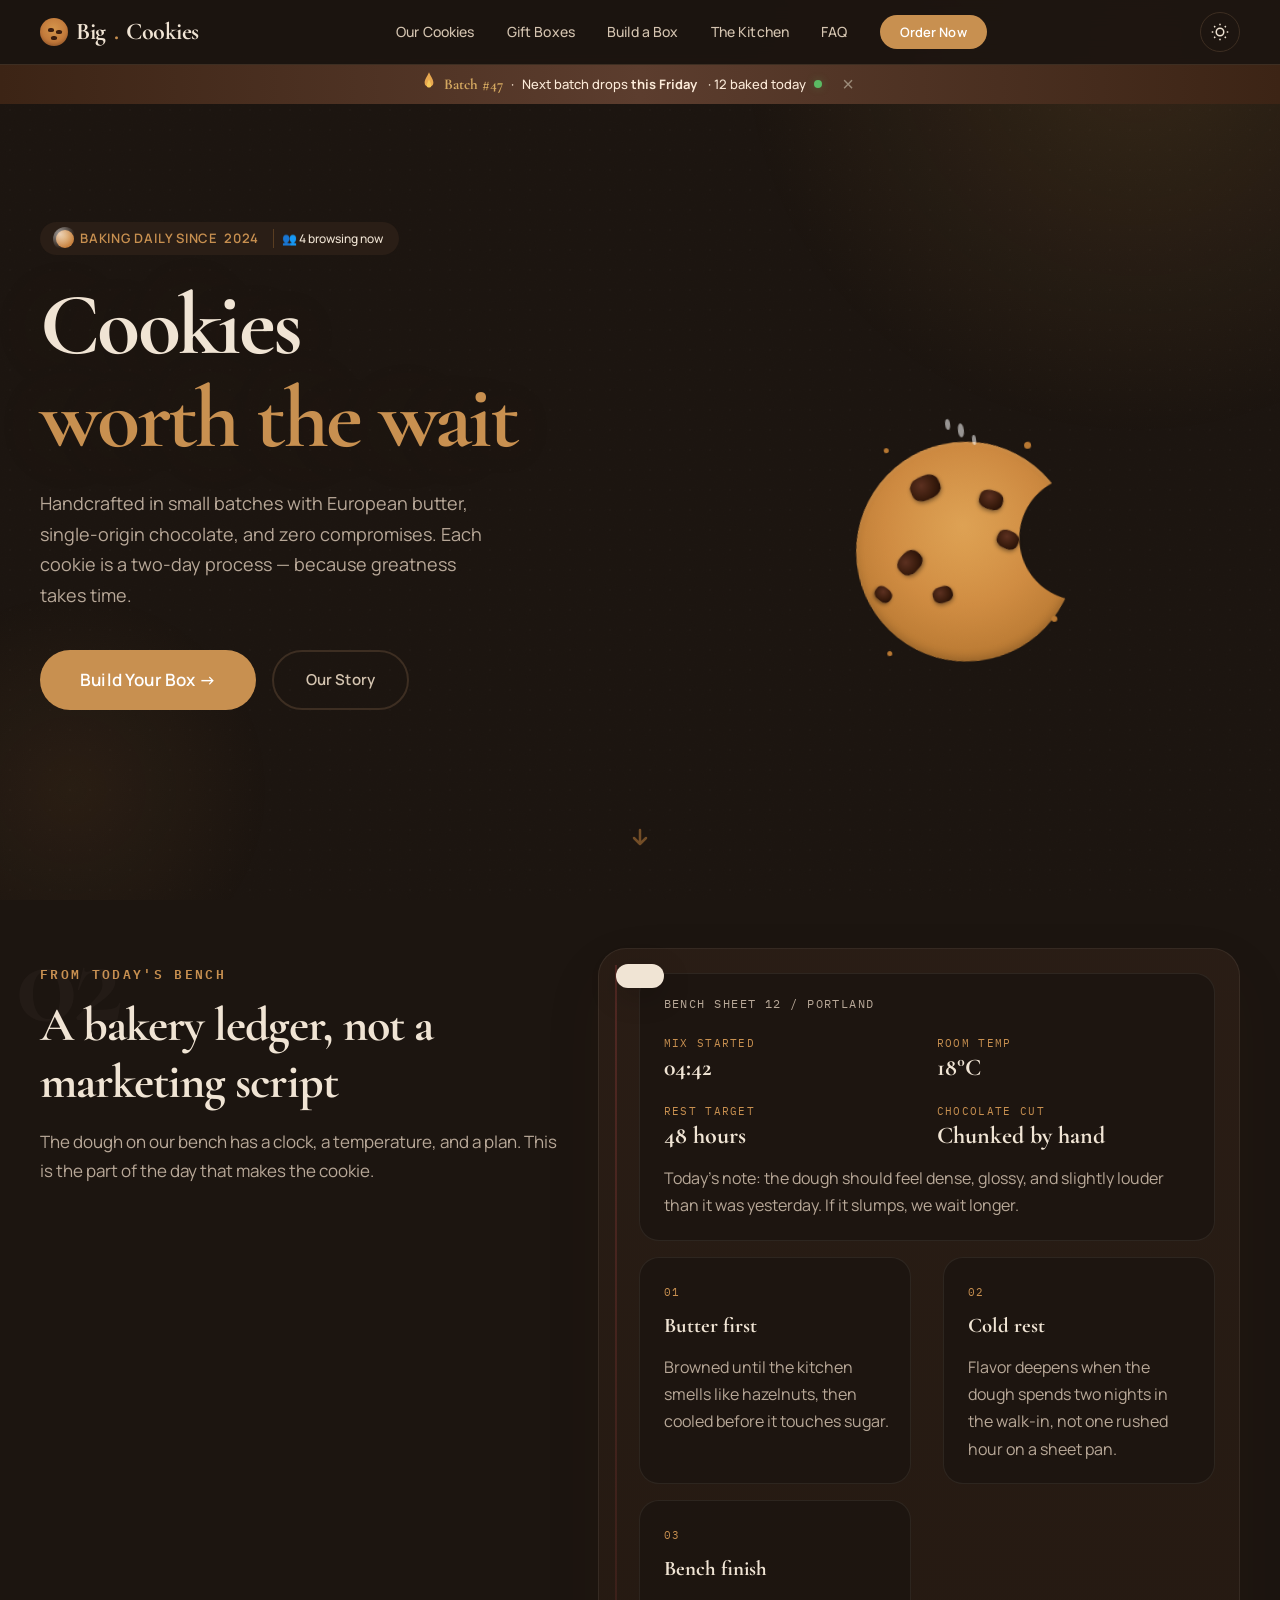
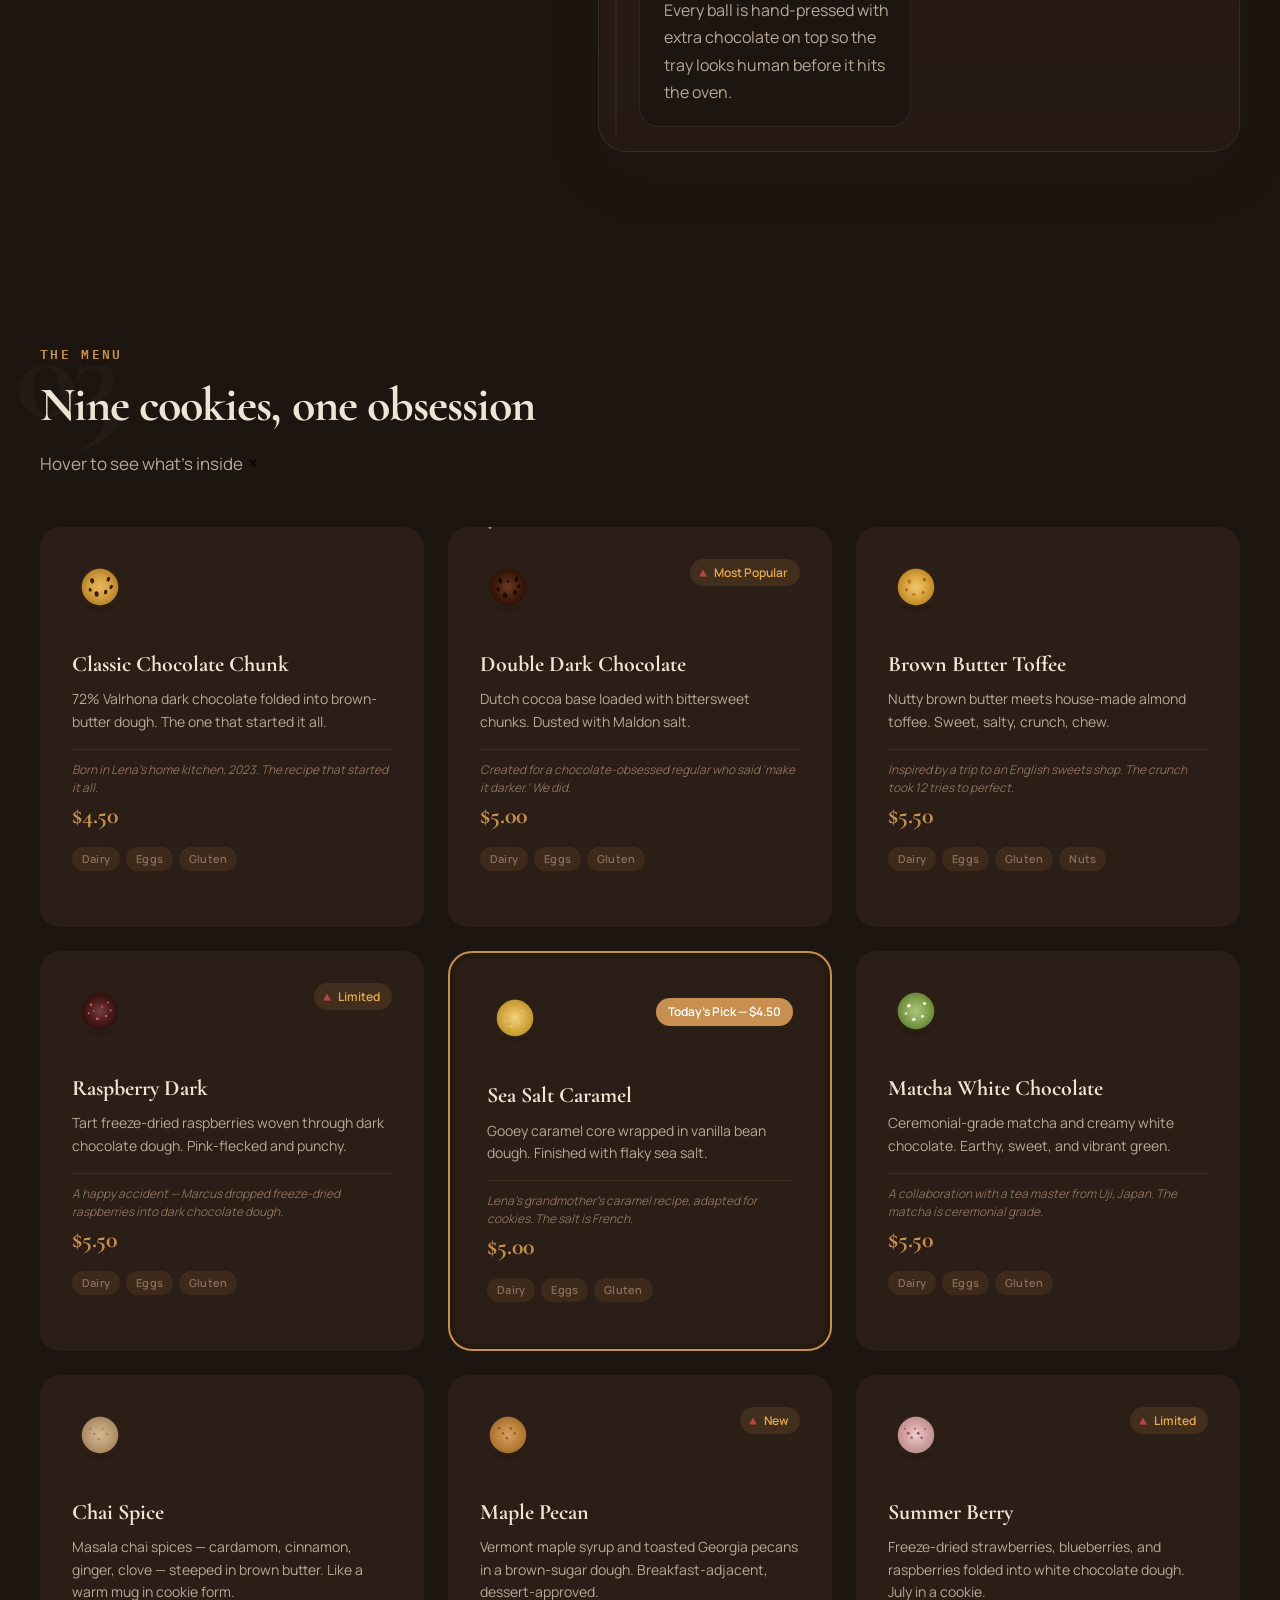
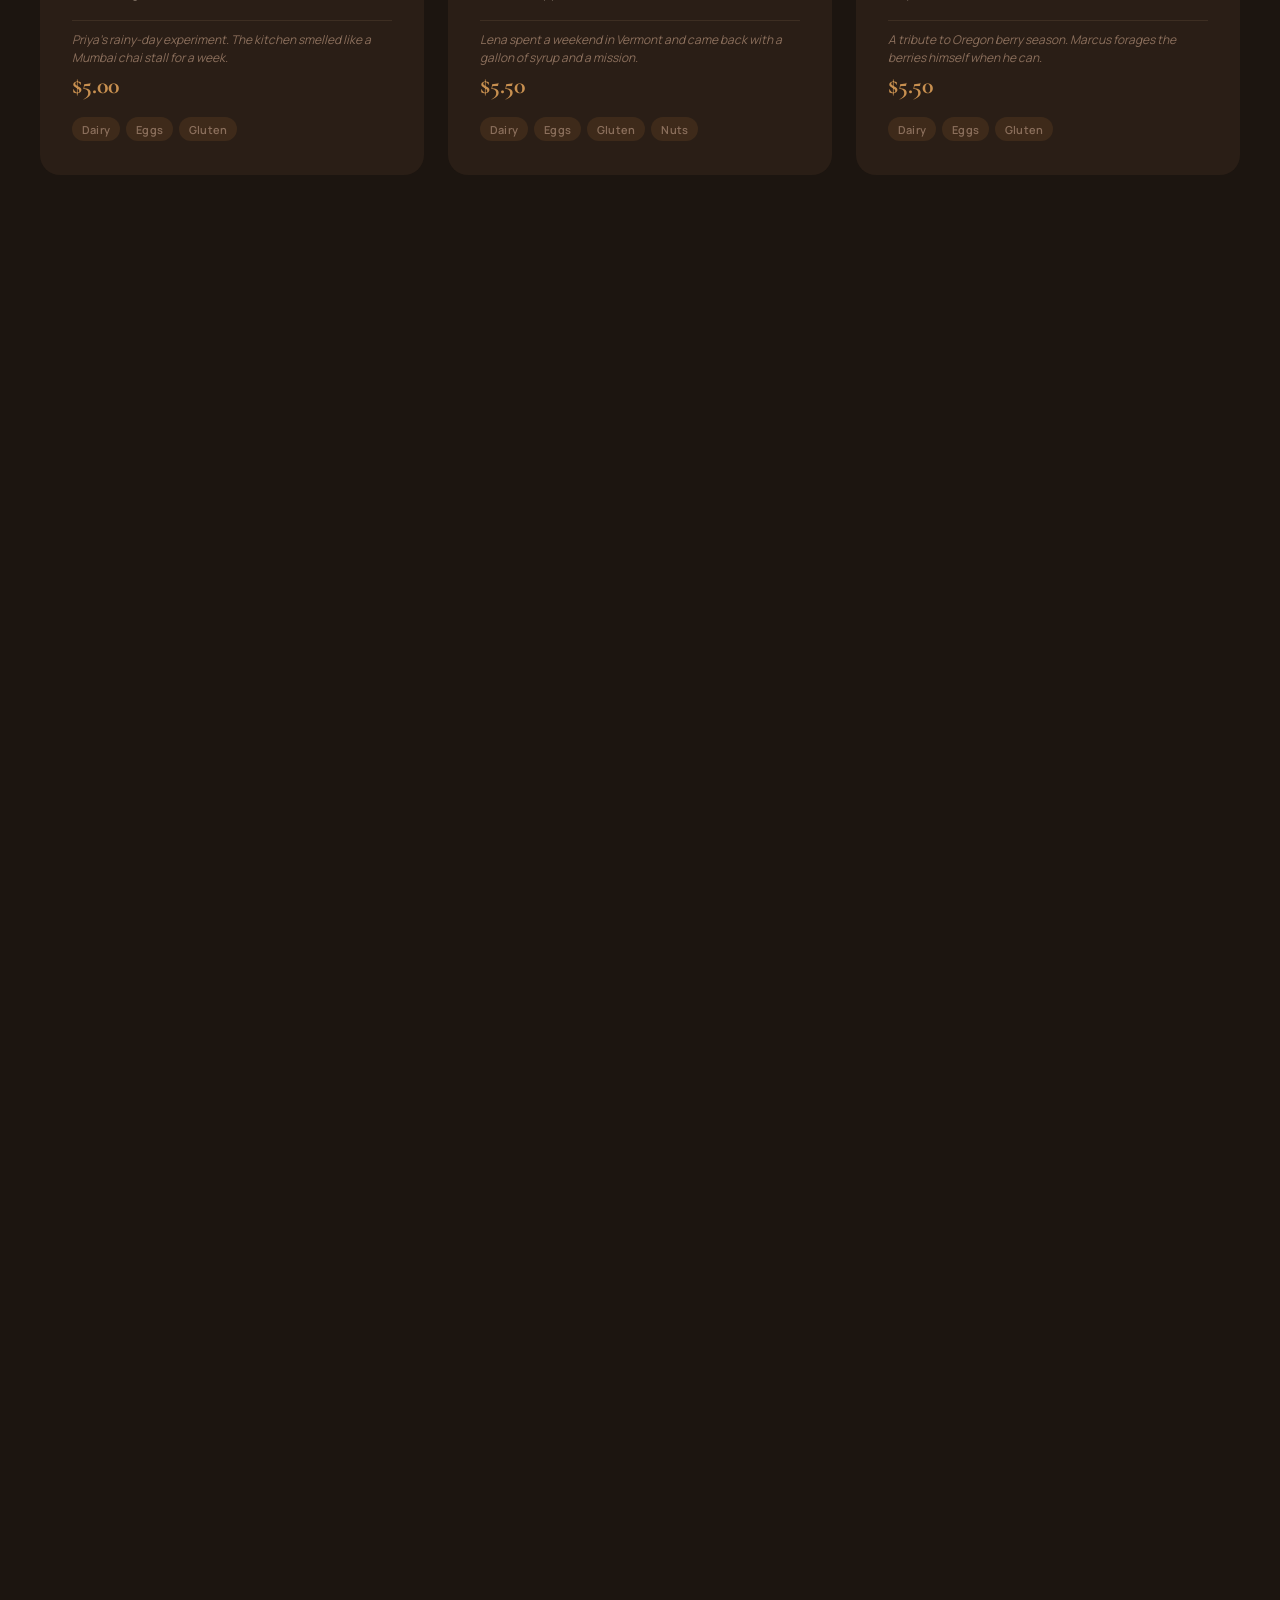
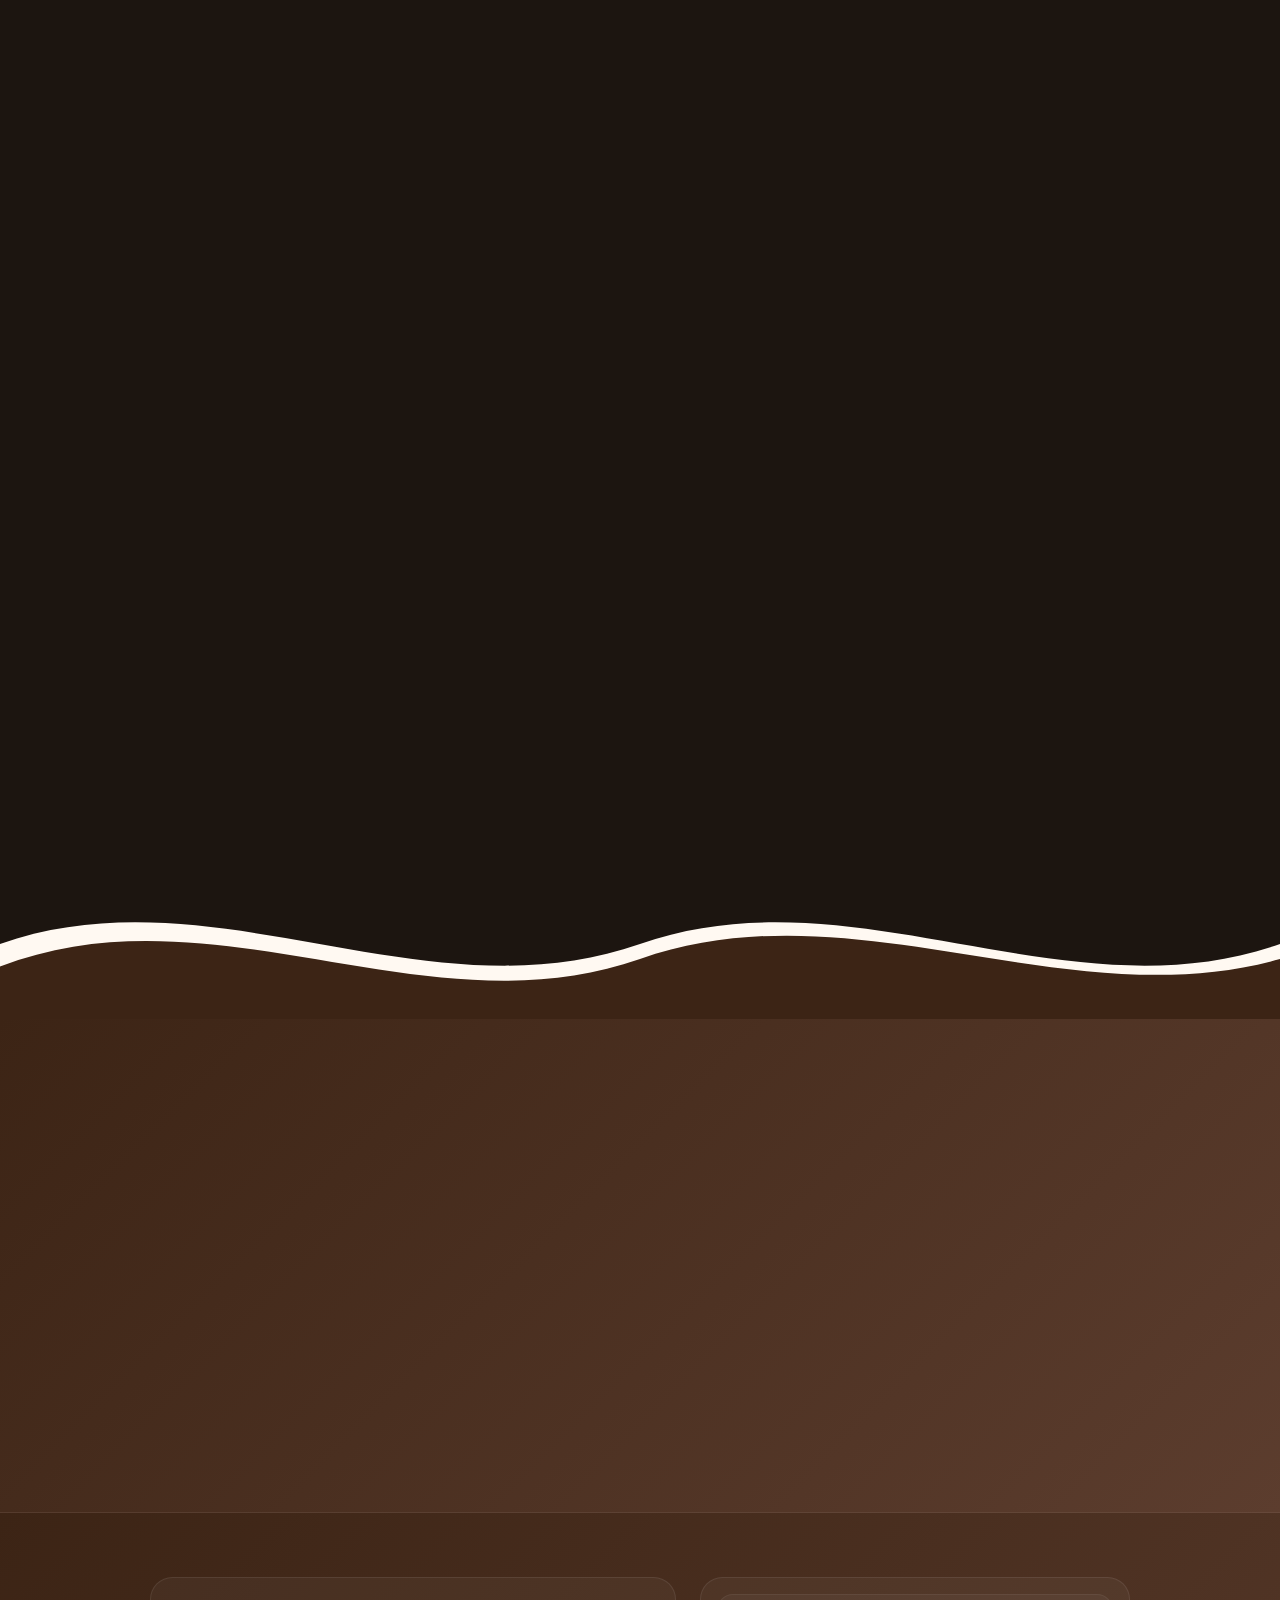
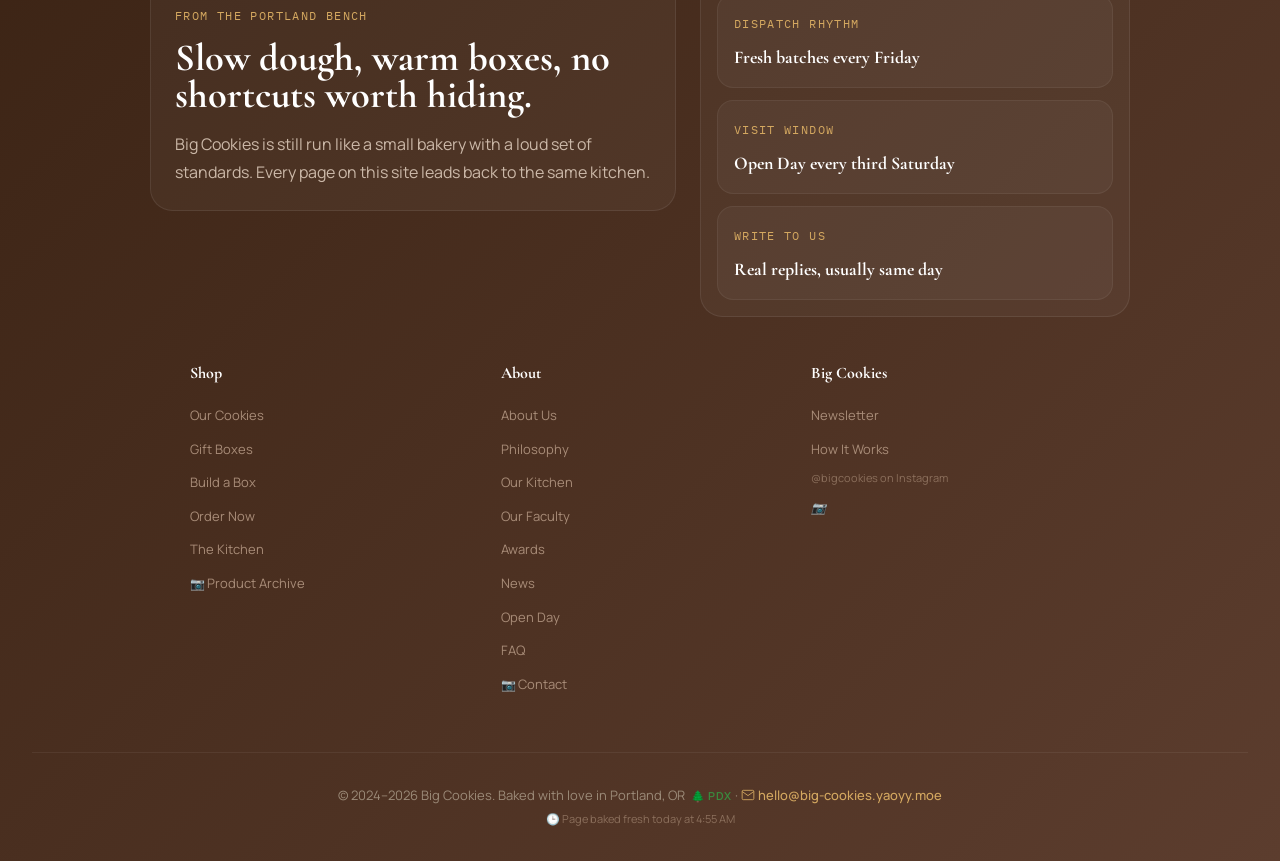
==== commit 32f2f3bf: "fix: move sold-out stamp inside order-form-wrap for correct positioning The stamp was a child of .or" ====
--- a/index.html
+++ b/index.html
@@ -536,11 +536,10 @@
         </p>
 
         <div class="order-section">
-            <div class="sold-out-stamp">
-                <span>Sold<br>Out</span>
-            </div>
-
             <div class="order-form-wrap">
+                <div class="sold-out-stamp">
+                    <span>Sold<br>Out</span>
+                </div>
                 <h3>Your Order</h3>
                 <form id="orderForm" action="#" method="post">
                     <div class="form-row">
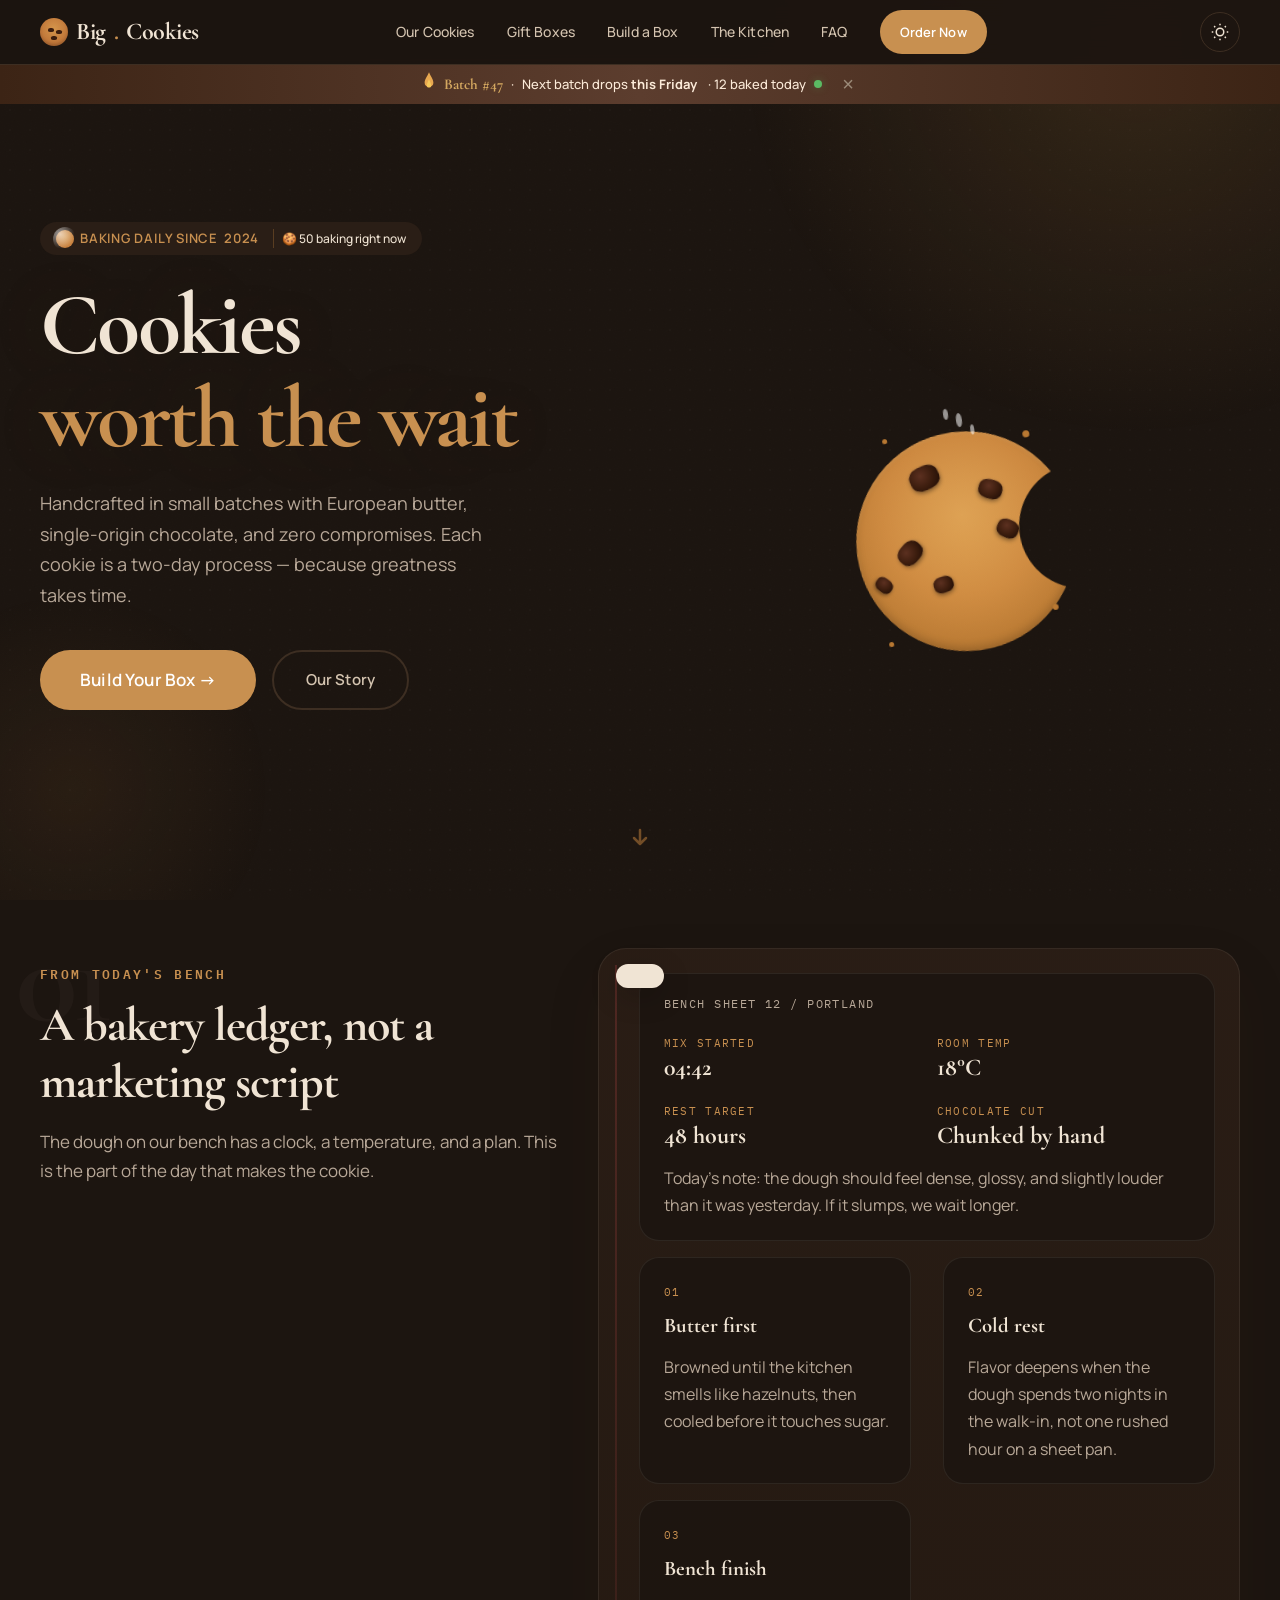
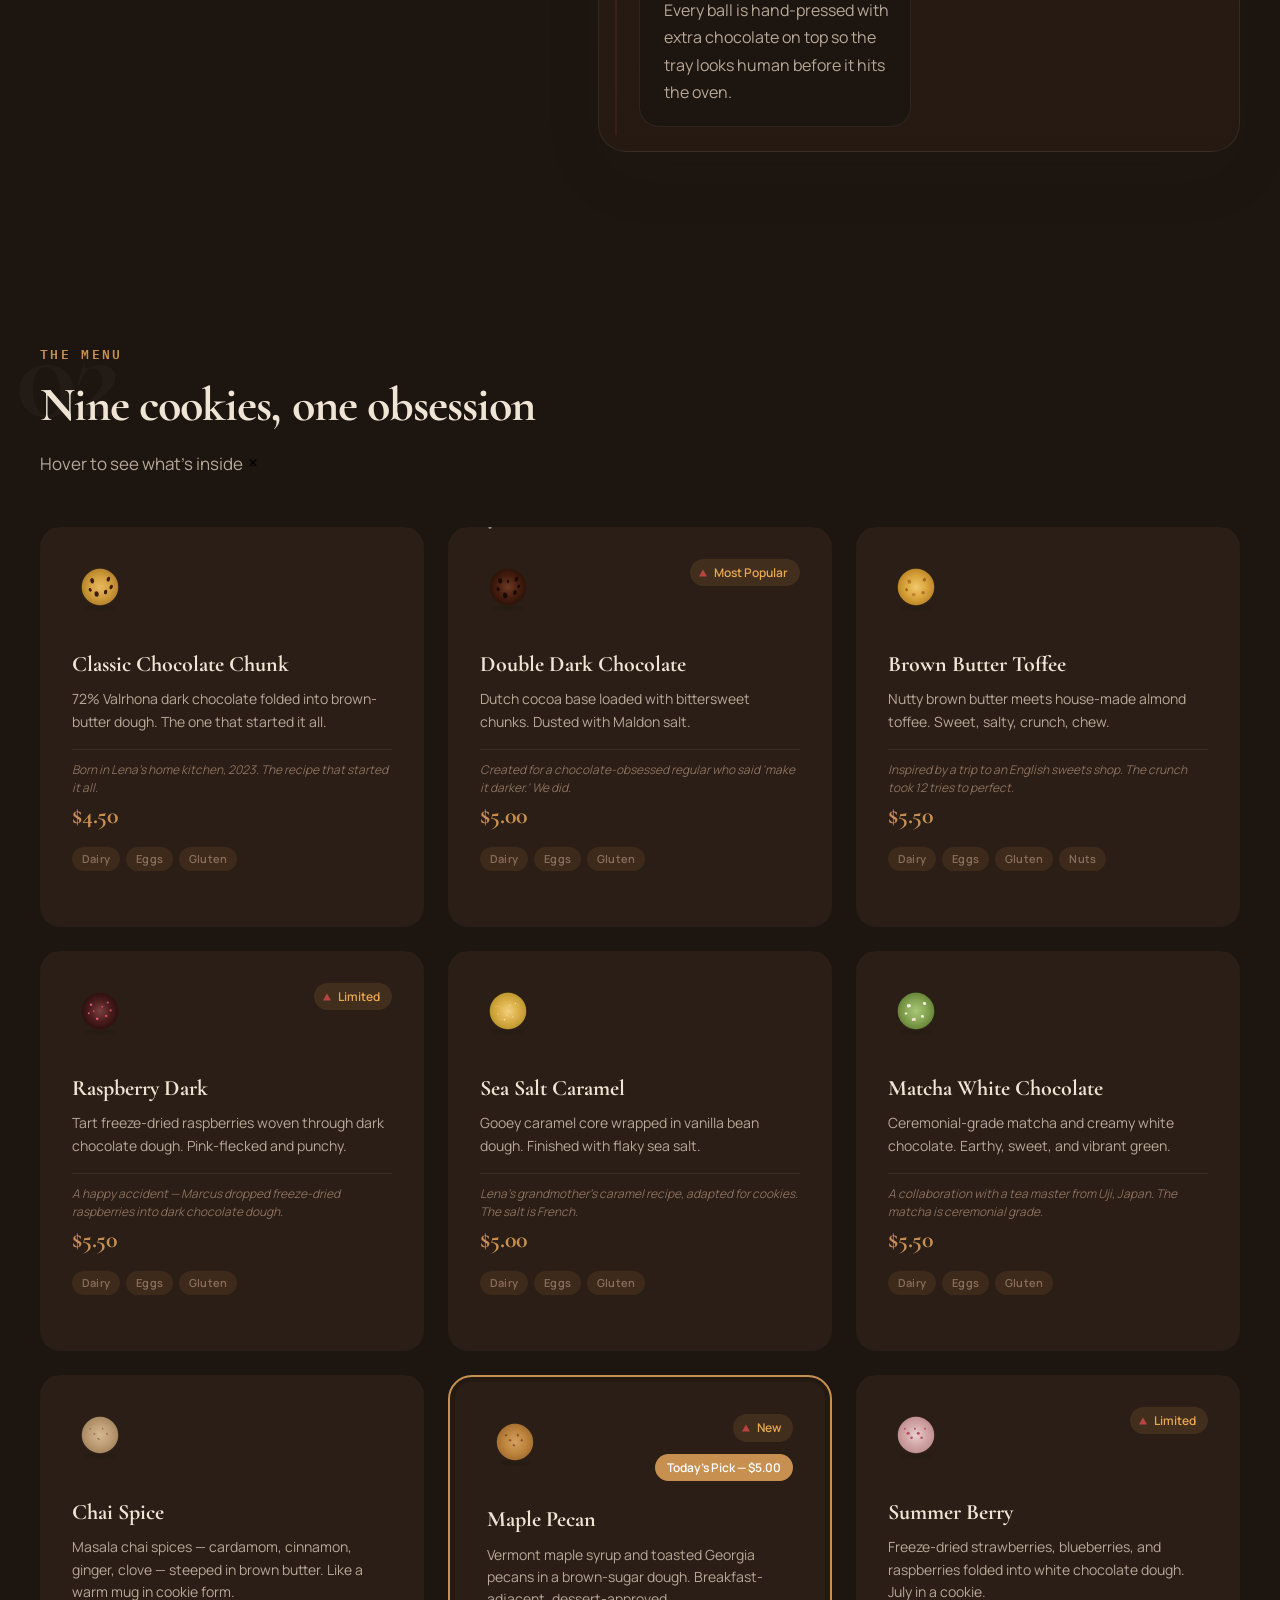
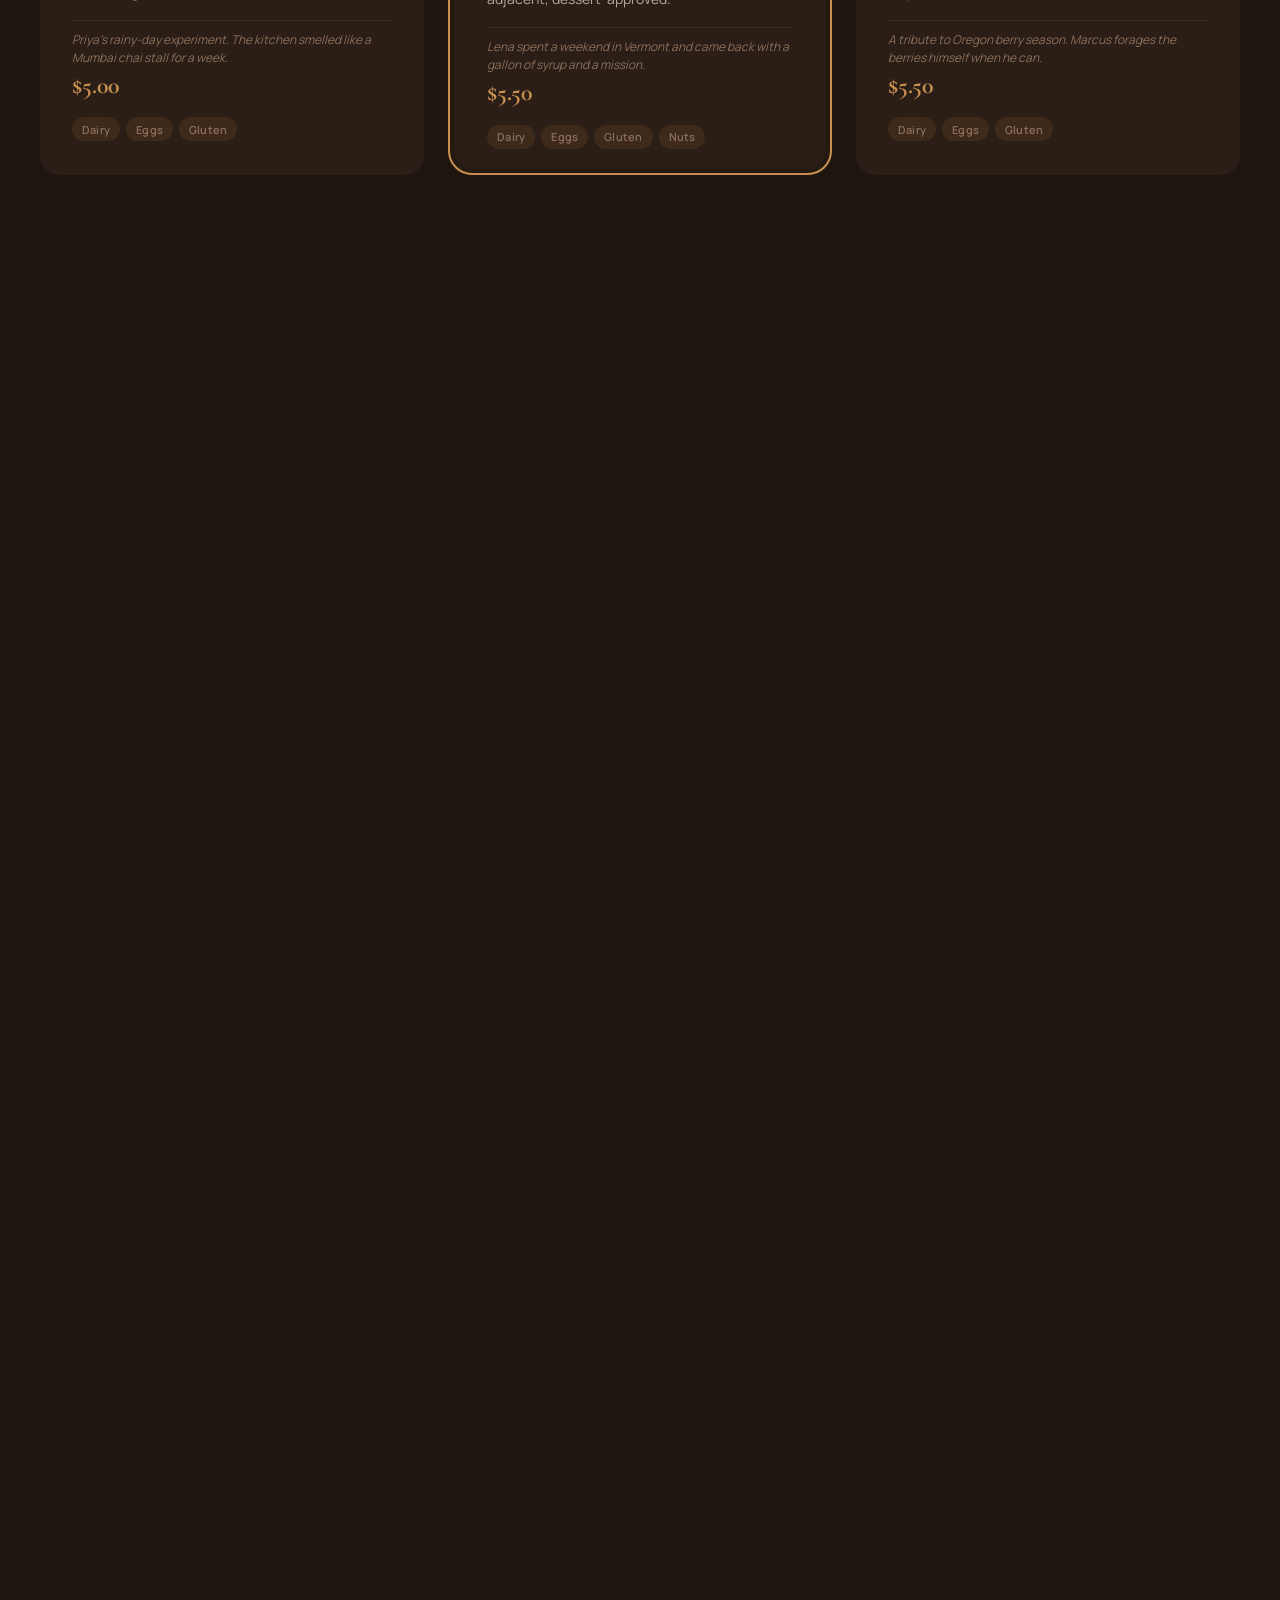
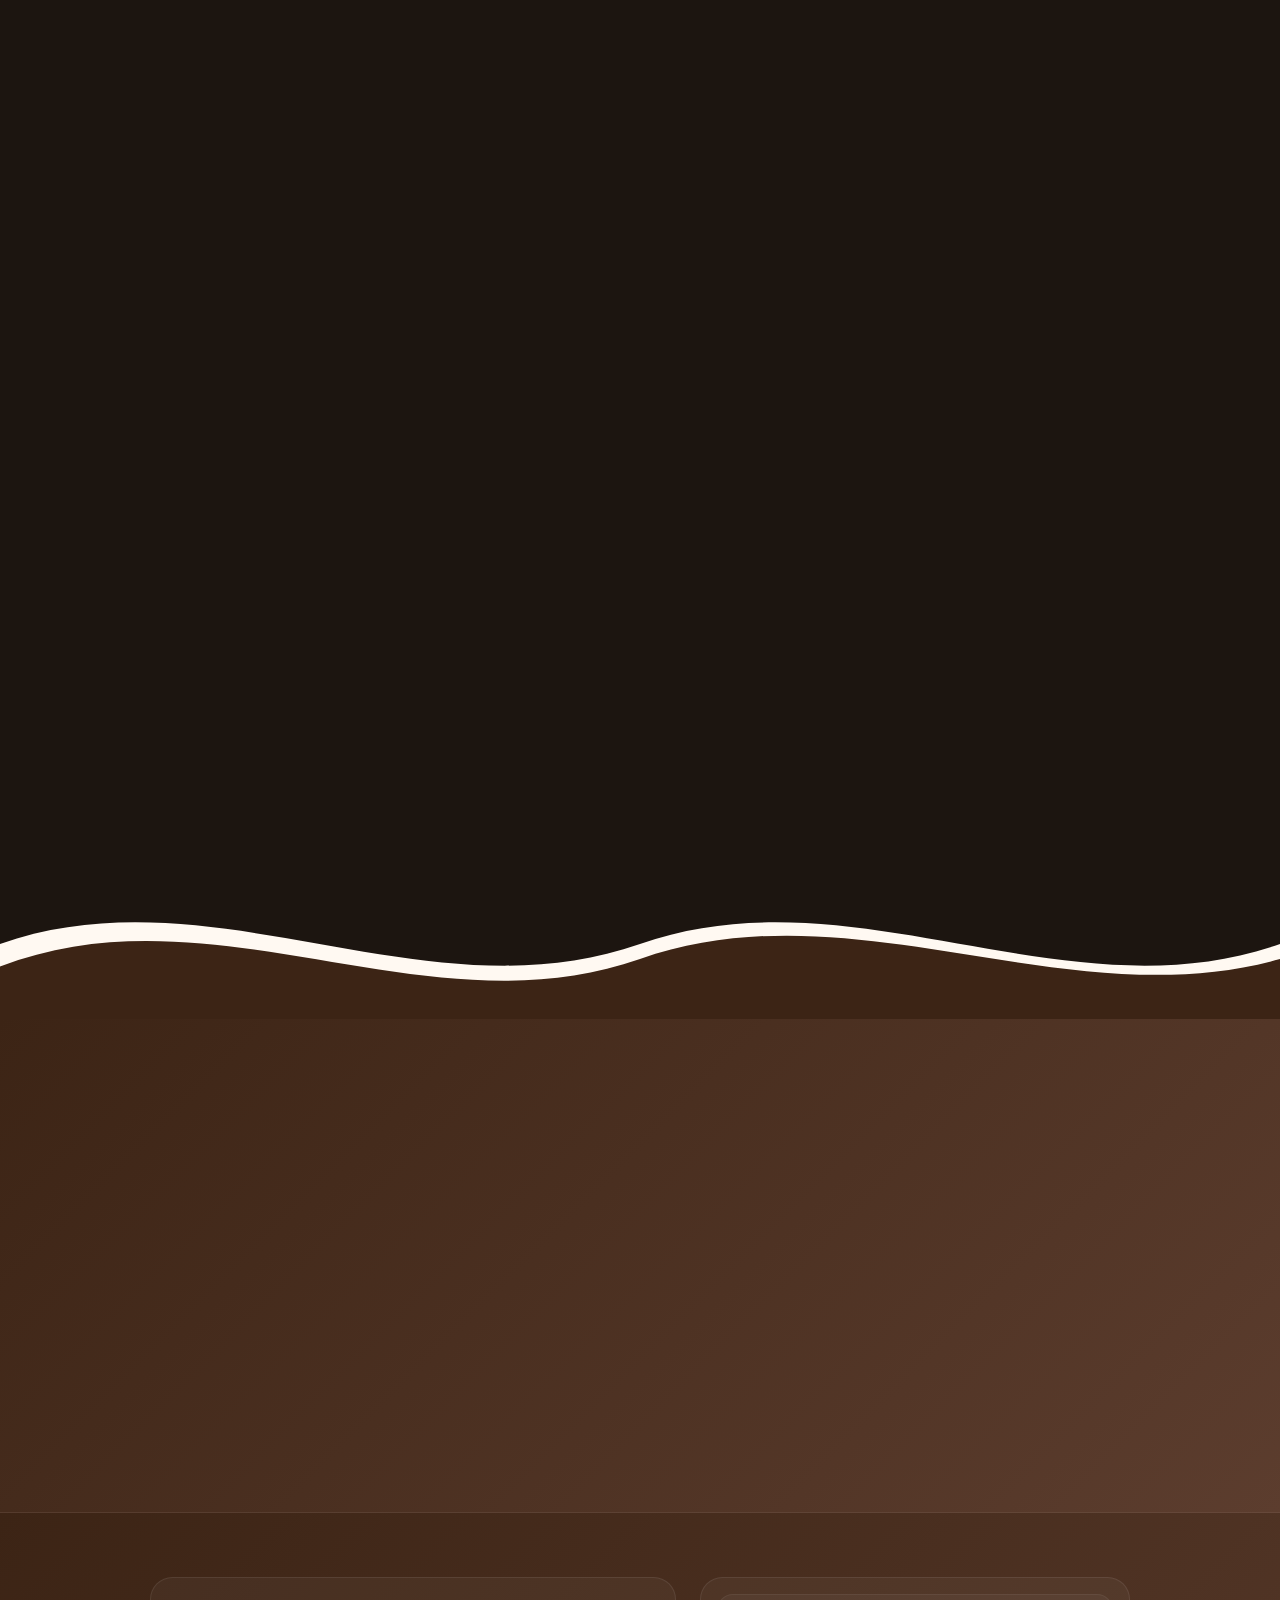
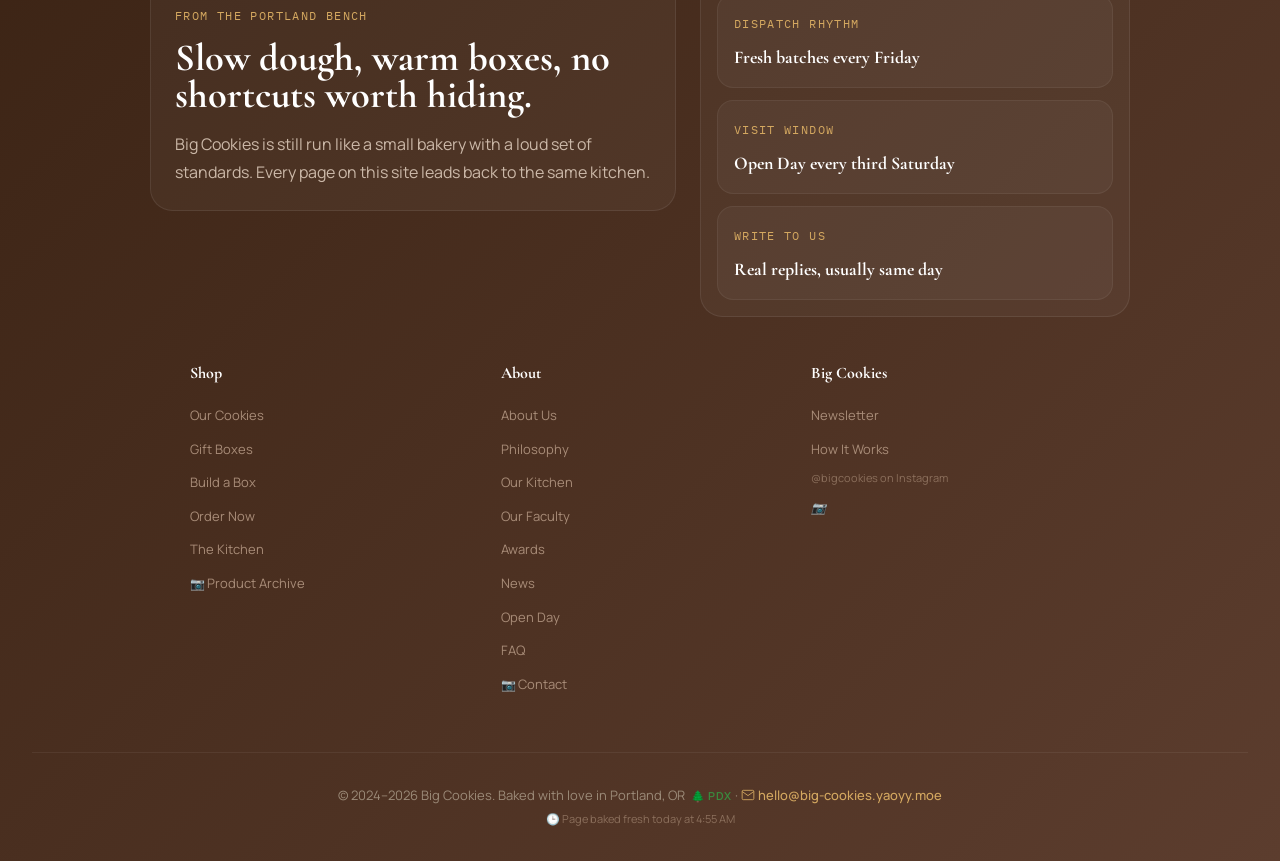
==== commit 7146411b: "fix: add tablet breakpoint tier (768-1099px) for iPad responsive layout Nav: collapse into mobile me" ====
--- a/index.html
+++ b/index.html
@@ -2,7 +2,7 @@
 <html lang="en">
 <head>
     <meta charset="UTF-8">
-    <meta name="viewport" content="width=device-width, initial-scale=1.0">
+    <meta name="viewport" content="width=device-width, initial-scale=1.0, viewport-fit=cover">
     <title>Big Cookies — Artisan Cookies, Baked Fresh Daily</title>
     <meta name="description" content="Handcrafted cookies in small batches. European butter, single-origin chocolate, 48-hour cold fermentation. Six flavors, gift boxes, build-your-own boxes. Baked to order, shipped same day.">
     <meta property="og:title" content="Big Cookies — Artisan Cookies, Baked Fresh Daily">
--- a/base.css
+++ b/base.css
@@ -14,6 +14,8 @@
 }
 
 *, *::before, *::after { box-sizing: border-box; margin: 0; padding: 0; }
+html { -webkit-tap-highlight-color: transparent; }
+a, button, .atlas-card, .product-card, .gift-card, .builder-item, .chapter-dot { touch-action: manipulation; }
 .scroll-progress{position:fixed;top:0;left:0;height:3px;background:linear-gradient(90deg,var(--gold),var(--honey),var(--gold));background-size:200% 100%;z-index:200;transition:width 0.1s linear;border-radius:0 2px 2px 0;animation:progressShimmer 2s linear infinite;}
 @keyframes progressShimmer{0%{background-position:200% 0}100%{background-position:-200% 0}}
 html { scroll-behavior: smooth; }
@@ -32,6 +34,7 @@
 .nav {
     position: fixed; top: 0; left: 0; right: 0; z-index: 100;
     padding: 0 2rem;
+    padding-inline: max(2rem, env(safe-area-inset-left)) max(2rem, env(safe-area-inset-right));
     background: rgba(255,249,242,0.85);
     backdrop-filter: blur(12px);
     -webkit-backdrop-filter: blur(12px);
@@ -76,8 +79,12 @@
     text-decoration: none; color: var(--ink);
     font-size: 0.875rem; font-weight: 500;
     transition: color 0.2s; letter-spacing: 0.01em;
-}
-.nav-links a:hover { color: var(--gold); }
+    white-space: nowrap;
+    min-height: 44px; display: flex; align-items: center;
+}
+@media (hover: hover) {
+    .nav-links a:hover { color: var(--gold); }
+}
 .nav-links a.active { color: var(--gold); position: relative; }
 .nav-links a.active::after {
     content: ''; position: absolute; bottom: -4px; left: 50%; transform: translateX(-50%);
@@ -94,7 +101,9 @@
     font-weight: 600 !important; font-size: 0.8125rem !important;
     transition: background 0.2s, transform 0.2s;
 }
-.nav-cta:hover { background: var(--honey); transform: translateY(-1px); }
+@media (hover: hover) {
+    .nav-cta:hover { background: var(--honey); transform: translateY(-1px); }
+}
 .nav-toggle {
     display: none; flex-direction: column; gap: 5px;
     background: none; border: none; cursor: pointer; padding: 4px;
--- a/components.css
+++ b/components.css
@@ -1,6 +1,6 @@
 /* ── HERO ────────────────────────────────── */
 .hero {
-    min-height: 100vh; display: flex; align-items: center;
+    min-height: 100vh; min-height: 100dvh; display: flex; align-items: center;
     padding: 6rem 2rem 4rem; position: relative; overflow: hidden;
 }
 .hero::before {
@@ -79,6 +79,17 @@
 .hero-entrance .hero-visual { animation: heroFloatIn 0.9s 0.2s cubic-bezier(0.16,1,0.3,1) both; }
 .hero-entrance .cookie-illustration { animation: cookieHover 5s 1.5s ease-in-out infinite; }
 
+@media (max-width: 900px) {
+    .hero { min-height: auto; padding: 5rem 1.5rem 3rem; }
+    .hero-inner { gap: 3rem; }
+}
+@media (max-width: 600px) {
+    .hero { padding: 4rem 1rem 2.5rem; }
+    .hero-inner { gap: 2rem; }
+    .hero h1 { font-size: clamp(2.25rem, 8vw, 3rem); }
+    .hero p { font-size: 1rem; }
+}
+
 /* ── BUTTONS ─────────────────────────────── */
 .btn {
     display: inline-flex; align-items: center; gap: 0.5rem;
@@ -93,11 +104,15 @@
     50% { box-shadow: 0 8px 40px rgba(200,133,62,0.55), 0 0 0 4px rgba(200,133,62,0.08); }
 }
 .hero .btn-primary { animation: ctaGlow 3s ease-in-out infinite; }
-.btn-primary:hover { background: var(--honey); transform: translateY(-2px); box-shadow: 0 8px 30px rgba(200,133,62,0.35); }
+@media (hover: hover) {
+    .btn-primary:hover { background: var(--honey); transform: translateY(-2px); box-shadow: 0 8px 30px rgba(200,133,62,0.35); }
+}
 .btn-primary:active { transform: translateY(0) scale(0.97); transition: transform 0.1s; }
 .btn-primary:disabled { opacity: 0.4; cursor: not-allowed; transform: none !important; box-shadow: none !important; }
 .btn-outline { background: transparent; color: var(--ink); border: 2px solid var(--soft); }
-.btn-outline:hover { border-color: var(--gold); color: var(--gold); transform: translateY(-2px); }
+@media (hover: hover) {
+    .btn-outline:hover { border-color: var(--gold); color: var(--gold); transform: translateY(-2px); }
+}
 .btn-outline:active { transform: translateY(0) scale(0.97); transition: transform 0.1s; }
 .btn-large { padding: 1rem 2.5rem; font-size: 1.0625rem; }
 
@@ -196,7 +211,9 @@
     animation: steamRiseCard 2s ease-out infinite;
     transition: opacity 0.3s;
 }
-.product-card:hover .steam-wisp-card { opacity: 0.9; }
+@media (hover: hover) {
+    .product-card:hover .steam-wisp-card { opacity: 0.9; }
+}
 .steam-wisp-card.s1 { left: 0; animation-delay: 0s; }
 .steam-wisp-card.s2 { left: 8px; animation-delay: 0.7s; width: 3px; height: 8px; }
 
@@ -207,7 +224,9 @@
 }
 .cookie-icon img { width: 100%; height: 100%; object-fit: cover; display: block; }
 .product-card-front .cookie-icon { transition: transform 0.35s cubic-bezier(0.16, 1, 0.3, 1); }
-.product-card:hover .product-card-front .cookie-icon { transform: scale(1.15) rotate(5deg); }
+@media (hover: hover) {
+    .product-card:hover .product-card-front .cookie-icon { transform: scale(1.15) rotate(5deg); }
+}
 .builder-item.selected .cookie-icon { transform: scale(1.1); }
 
 /* Flavor classes kept as fallback — now use standalone SVGs via img */
@@ -335,6 +354,8 @@
 /* ── SECTION COUNTERS ────────────────────── */
 main { counter-reset: sectionNum; }
 main > section { counter-increment: sectionNum; }
+#hero { counter-increment: none; }
+#hero .section-inner::before { content: none; }
 .section-inner {
     position: relative;
 }
@@ -369,6 +390,9 @@
     position: relative;
     min-height: 500px;
     overflow: hidden;
+}
+@media (max-width: 600px) {
+    .atlas-cloud { min-height: 340px; }
 }
 .atlas-card {
     background: rgba(255,255,255,0.82);
@@ -400,11 +424,13 @@
     50%  { translate: calc(var(--sway-x, 5px) * -0.6) calc(var(--sway-y, 3px) * 0.4); }
     75%  { translate: calc(var(--sway-x, -3px) * 0.3) calc(var(--sway-y, -2px) * -0.5); }
 }
-.atlas-card:hover {
-    border-color: rgba(200,133,62,0.5);
-    box-shadow: 0 20px 50px rgba(60,36,21,0.12);
-    z-index: 5;
-    animation-play-state: paused;
+@media (hover: hover) {
+    .atlas-card:hover {
+        border-color: rgba(200,133,62,0.5);
+        box-shadow: 0 20px 50px rgba(60,36,21,0.12);
+        z-index: 5;
+        animation-play-state: paused;
+    }
 }
 .atlas-card.dimmed {
     opacity: 0.18;
@@ -598,7 +624,7 @@
     position: fixed; top: 50%; left: 50%;
     transform: translate(-50%, -50%);
     width: min(780px, calc(100vw - 48px));
-    max-height: calc(100vh - 6rem);
+    max-height: calc(100vh - 6rem); max-height: calc(100dvh - 6rem);
     overflow-y: auto; z-index: 100;
     background: linear-gradient(135deg, rgba(255,255,255,0.995), rgba(255,249,242,0.995));
     border: 1px solid var(--gold); border-radius: 2rem;
@@ -676,7 +702,12 @@
     transition: transform 0.6s cubic-bezier(0.4, 0, 0.2, 1);
     transform-style: preserve-3d;
 }
-.product-card:hover .product-card-inner,
+@media (hover: hover) {
+    .product-card:hover .product-card-inner,
+    .product-card.flipped .product-card-inner {
+        transform: rotateY(180deg);
+    }
+}
 .product-card.flipped .product-card-inner {
     transform: rotateY(180deg);
 }
@@ -709,16 +740,22 @@
     background: radial-gradient(ellipse at 50% 30%, rgba(232,168,80,0.25) 0%, rgba(200,133,62,0.08) 50%, transparent 80%);
     opacity: 0; transition: opacity 0.35s;
 }
-.product-card:hover .product-card-front::before { opacity: 1; }
+@media (hover: hover) {
+    .product-card:hover .product-card-front::before { opacity: 1; }
+}
 .product-card-front::after {
     content: ''; position: absolute; inset: 0; border-radius: 1.25rem;
     background: linear-gradient(105deg, transparent 40%, rgba(255,255,255,0.12) 45%, rgba(255,255,255,0.18) 50%, rgba(255,255,255,0) 55%, transparent 60%);
     opacity: 0; transition: opacity 0.35s; pointer-events: none;
 }
-.product-card:hover .product-card-front::after { opacity: 1; }
-.product-card:hover {
-    transform: translateY(-4px);
-    box-shadow: 0 16px 48px rgba(200,133,62,0.12), 0 0 0 1px rgba(200,133,62,0.15);
+@media (hover: hover) {
+    .product-card:hover .product-card-front::after { opacity: 1; }
+}
+@media (hover: hover) {
+    .product-card:hover {
+        transform: translateY(-4px);
+        box-shadow: 0 16px 48px rgba(200,133,62,0.12), 0 0 0 1px rgba(200,133,62,0.15);
+    }
 }
 .product-card-back {
     transform: rotateY(180deg);
@@ -812,7 +849,9 @@
     text-align: center; border: 1px solid var(--soft);
     transition: transform 0.35s, box-shadow 0.35s; position: relative;
 }
-.gift-card:hover { transform: translateY(-6px); box-shadow: 0 20px 40px rgba(60,36,21,0.08), 0 0 0 1px rgba(200,133,62,0.3); }
+@media (hover: hover) {
+    .gift-card:hover { transform: translateY(-6px); box-shadow: 0 20px 40px rgba(60,36,21,0.08), 0 0 0 1px rgba(200,133,62,0.3); }
+}
 .gift-card.featured { border: 2px solid var(--gold); position: relative; overflow: visible; }
 .gift-card.featured::after {
     content: ''; position: absolute; inset: -4px; border-radius: 1.25rem; z-index: -1;
@@ -855,6 +894,9 @@
 }
 .btn-quickfill:hover { background: var(--gold); color: #fff; }
 .builder-picker { display: grid; grid-template-columns: repeat(2, 1fr); gap: 0.75rem; }
+@media (max-width: 400px) {
+    .builder-picker { grid-template-columns: 1fr; }
+}
 .builder-item {
     display: flex; align-items: center; gap: 0.75rem;
     padding: 0.875rem 1rem; background: #fff; border: 2px solid var(--soft);
@@ -862,13 +904,15 @@
     -webkit-user-select: none;
 }
 .builder-item.in-cart { border-color: var(--gold); background: var(--vanilla); }
-.builder-item:hover { border-color: var(--gold); }
 .builder-item:focus-visible { outline: 2px solid var(--gold); outline-offset: 2px; border-color: var(--gold); }
 
 .builder-item .cookie-icon { width: 40px; height: 40px; margin-bottom: 0; flex-shrink: 0; transition: transform 0.3s cubic-bezier(0.16, 1, 0.3, 1); }
-.builder-item:hover .cookie-icon { transform: scale(1.2) rotate(8deg); }
 .builder-item.selected .cookie-icon { transform: scale(1.1); }
-.builder-item.selected:hover .cookie-icon { transform: scale(1.15) rotate(-5deg); }
+@media (hover: hover) {
+    .builder-item:hover { border-color: var(--gold); }
+    .builder-item:hover .cookie-icon { transform: scale(1.2) rotate(8deg); }
+    .builder-item.selected:hover .cookie-icon { transform: scale(1.15) rotate(-5deg); }
+}
 .builder-item-name { font-weight: 600; font-size: 0.875rem; flex: 1; line-height: 1.2; }
 .builder-item-price { font-size: 0.8125rem; color: var(--gold); font-weight: 600; }
 
@@ -1052,8 +1096,10 @@
     align-items: center;
 }
 .step { text-align: center; padding: 2.5rem 1.5rem; }
-.step:hover { transform: translateY(-4px); transition: transform 0.3s; }
-.step:hover .step-num { transform: scale(1.15); box-shadow: 0 0 24px rgba(200,133,62,0.4); transition: transform 0.3s, box-shadow 0.3s; }
+@media (hover: hover) {
+    .step:hover { transform: translateY(-4px); transition: transform 0.3s; }
+    .step:hover .step-num { transform: scale(1.15); box-shadow: 0 0 24px rgba(200,133,62,0.4); transition: transform 0.3s, box-shadow 0.3s; }
+}
 .step.revealed .step-num { animation: stepReveal 0.6s ease both; }
 @keyframes stepReveal {
     0% { transform: scale(0); box-shadow: 0 0 0 0 rgba(200,133,62,0.6); }
@@ -2603,10 +2649,12 @@
     from { opacity: 0; transform: translateX(-50%) translateY(20px); }
     to   { opacity: 1; transform: translateX(-50%) translateY(0); }
 }
-.mobile-fab:hover { transform: translateX(-50%) translateY(-3px); box-shadow: 0 10px 32px rgba(200,133,62,0.55); }
+@media (hover: hover) {
+    .mobile-fab:hover { transform: translateX(-50%) translateY(-3px); box-shadow: 0 10px 32px rgba(200,133,62,0.55); }
+}
 .mobile-fab:active { transform: translateX(-50%) translateY(0) scale(0.95); }
 .mobile-fab svg { flex-shrink: 0; }
-@media (max-width: 900px) {
+@media (max-width: 767px) {
     .mobile-fab { display: inline-flex; }
 }
 @media (max-width: 600px) {
@@ -2630,7 +2678,9 @@
 }
 .chapter-dot.seen { background: #C8A878; }
 .chapter-dot.active { background: var(--gold); transform: scale(1.5); box-shadow: 0 0 8px rgba(200,133,62,0.4); }
-.chapter-dot:hover { background: var(--gold); transform: scale(1.3); }
+@media (hover: hover) {
+    .chapter-dot:hover { background: var(--gold); transform: scale(1.3); }
+}
 
 /* ── PERFORMANCE ───────────────────────────── */
 section { content-visibility: auto; contain-intrinsic-size: 500px; }
--- a/theme.css
+++ b/theme.css
@@ -87,7 +87,8 @@
     .hero p { margin-left: auto; margin-right: auto; }
     .hero-buttons { justify-content: center; }
     .hero-visual { order: -1; }
-    .cookie-illustration { transform: scale(0.7); }
+    .cookie-illustration { width: clamp(200px, 30vw, 320px); height: clamp(200px, 30vw, 320px); }
+    .cookie-illustration .cookie-main { width: clamp(140px, 20vw, 220px); height: clamp(140px, 20vw, 220px); }
     .bench-sheet-inner { grid-template-columns: 1fr; }
     .atlas-cloud { min-height: 420px; }
     .atlas-card.zoomed { flex-direction: column !important; gap: 1.25rem; }
@@ -113,9 +114,19 @@
     .builder-box { position: static; }
 }
 
-@media (max-width: 600px) {
+/* Tablet + Phone: collapse nav into mobile menu */
+@media (max-width: 1099px) {
     .nav-links { display: none; }
     .nav-toggle { display: flex; }
+}
+
+/* Desktop: explicit full nav */
+@media (min-width: 1100px) {
+    .nav-links { display: flex; }
+    .nav-toggle { display: none; }
+}
+
+@media (max-width: 600px) {
     .nav-page-chip { display: none; }
     .bench-sheet-ledger,
     .ledger-grid { grid-template-columns: 1fr; }
@@ -281,7 +292,7 @@
 .sun { display: none; }
 .moon { display: block; }
 
-@media (max-width: 600px) {
+@media (max-width: 1099px) {
     .theme-toggle { margin-left: auto; margin-right: 0.5rem; }
 }
 
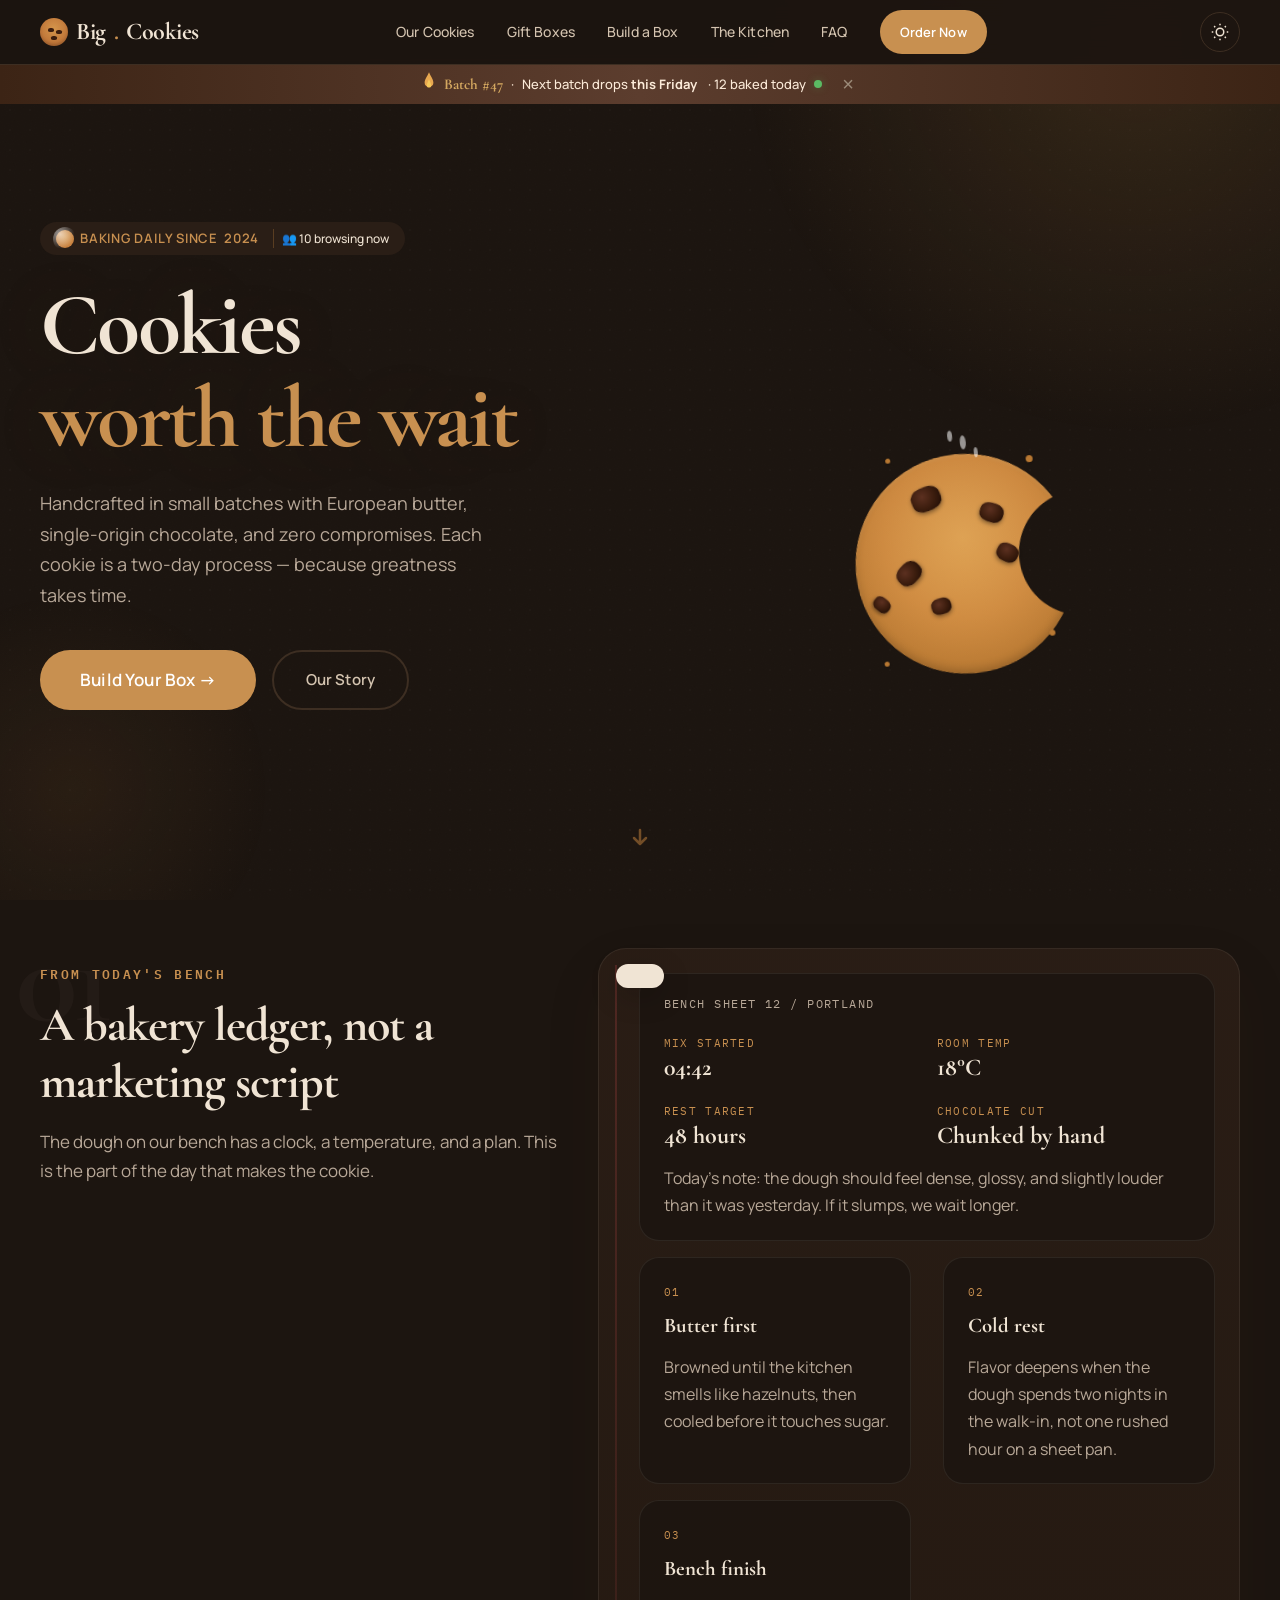
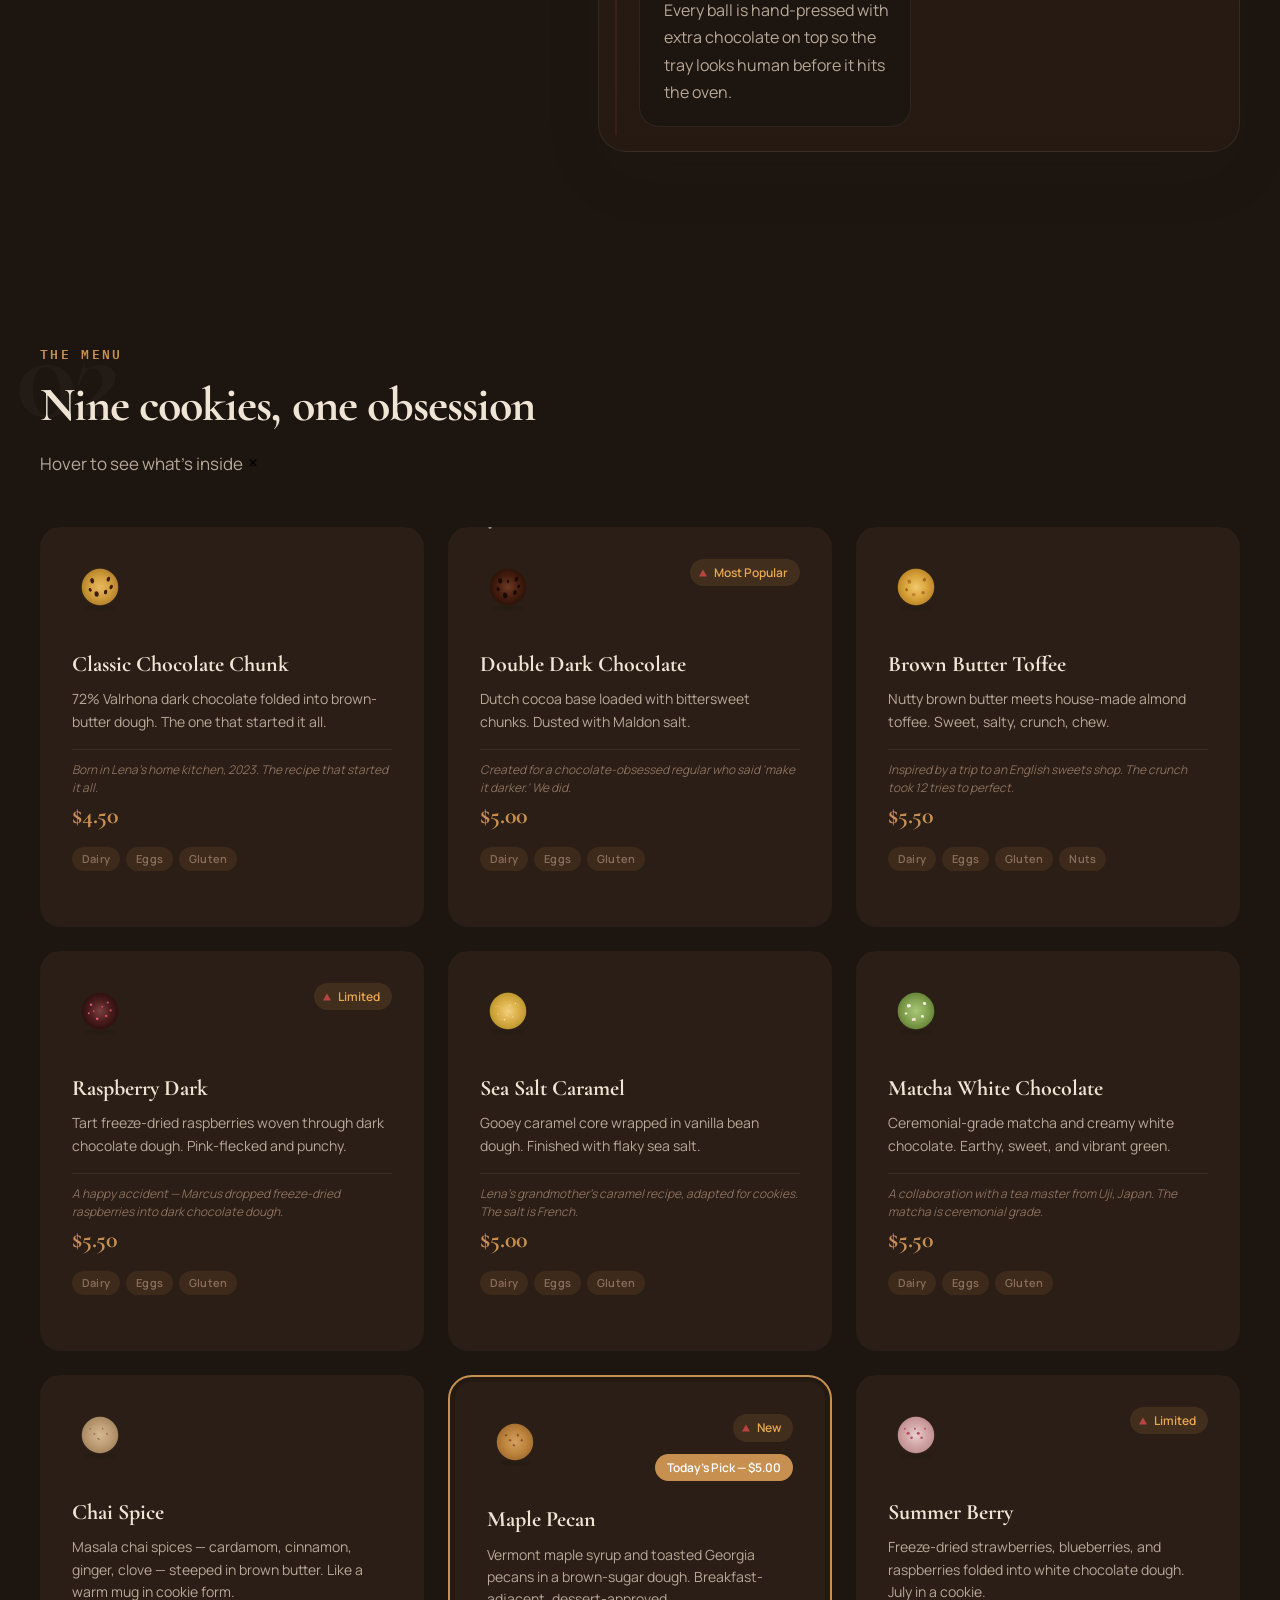
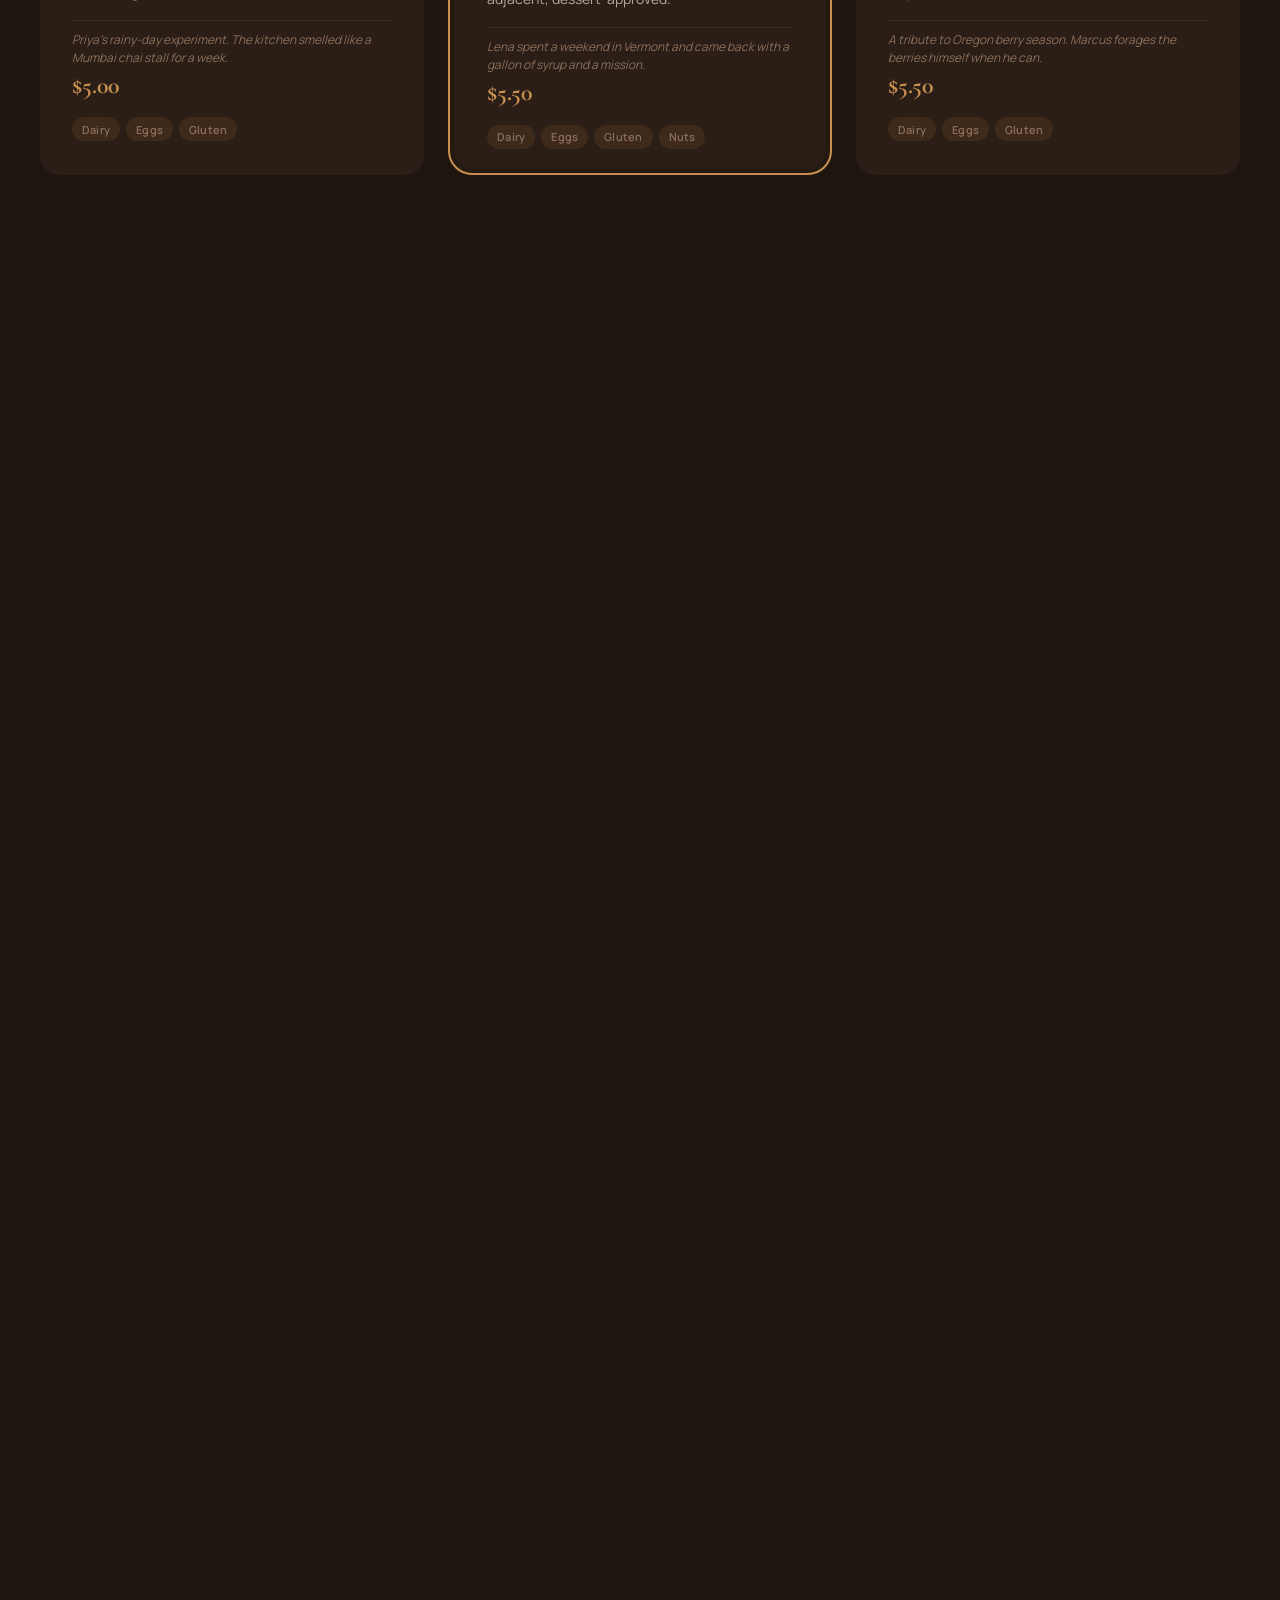
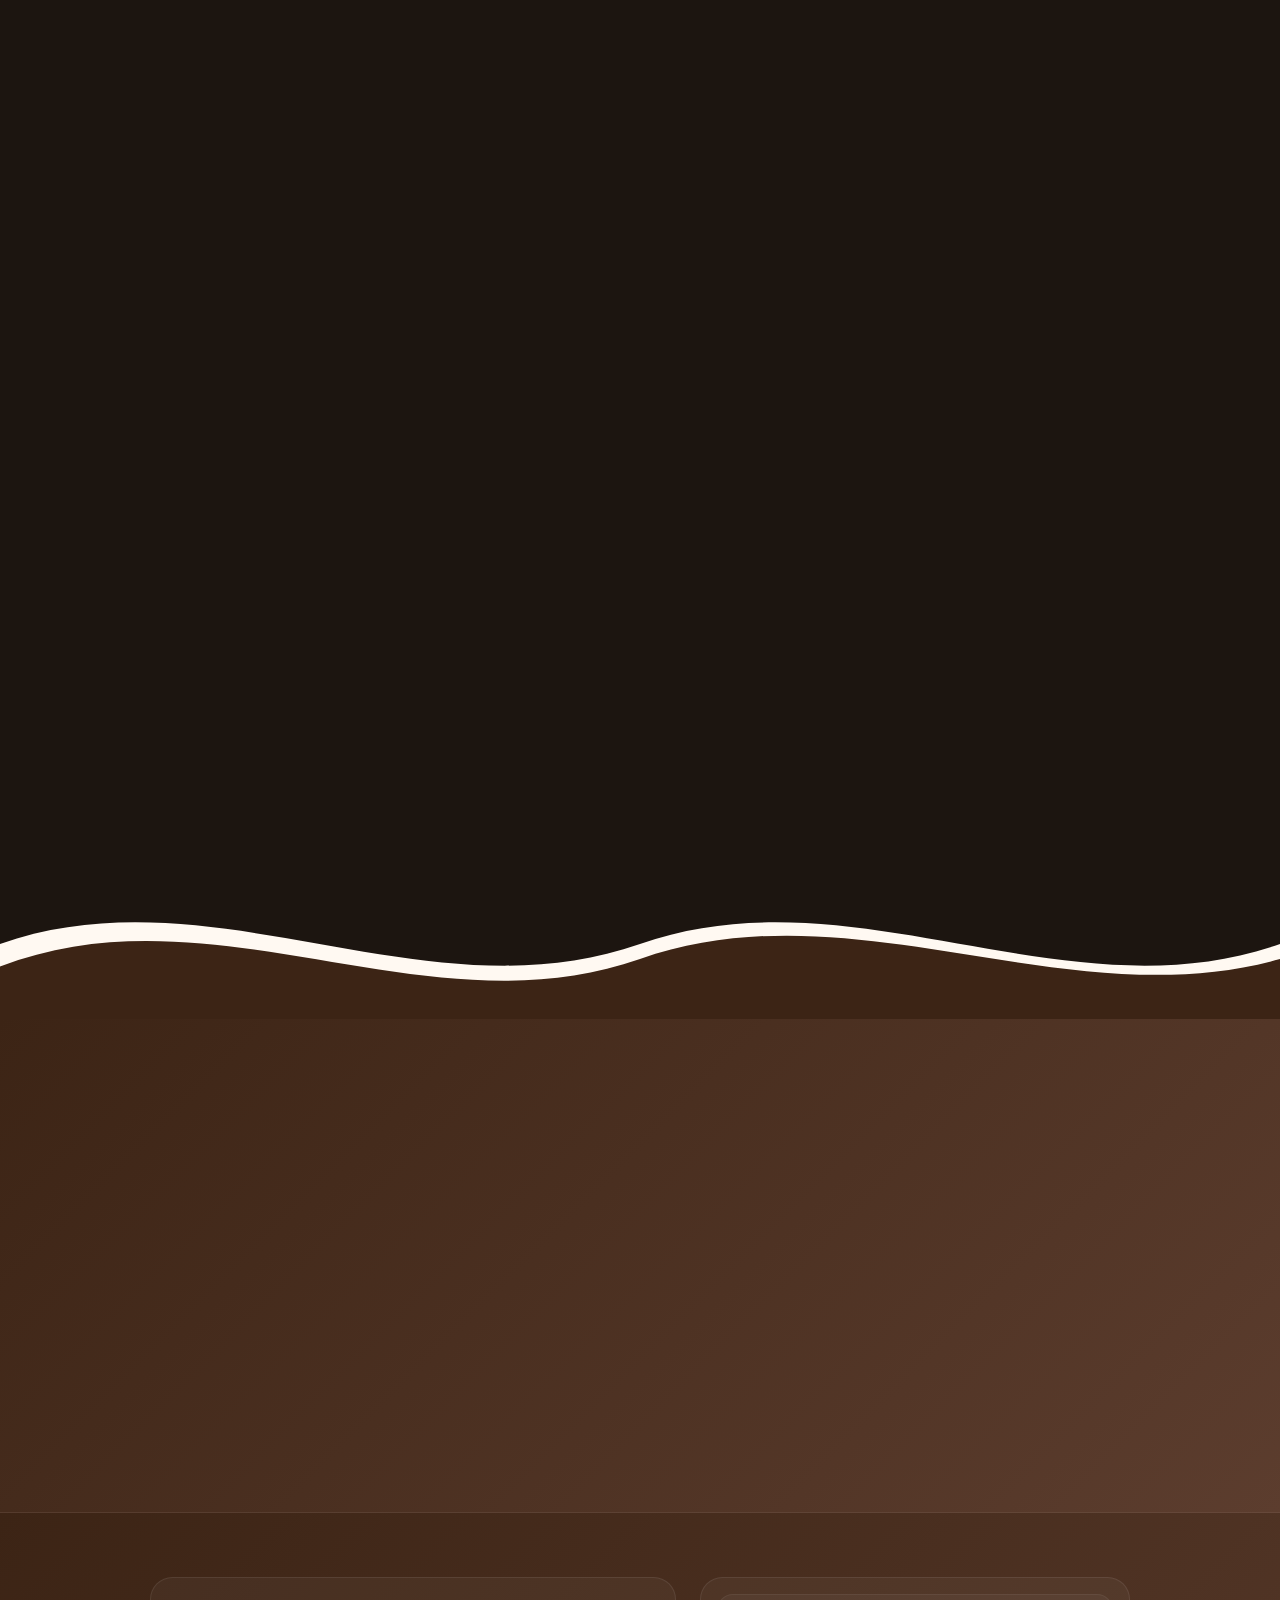
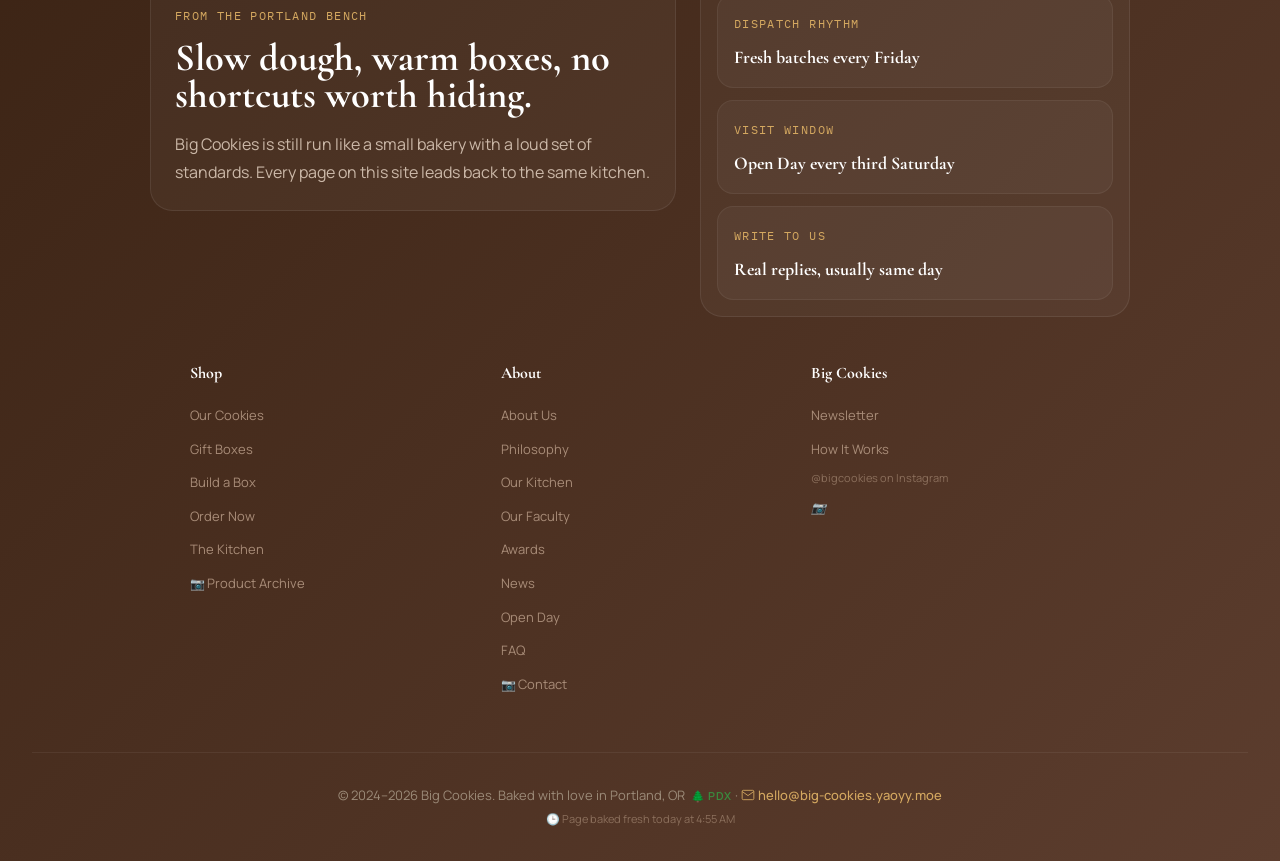
==== commit feb7e74e: "fix: subdirectory-aware URL routing for GitHub Pages compatibility - New url-helper.js: computes bas" ====
--- a/index.html
+++ b/index.html
@@ -651,6 +651,7 @@
 </button>
 <div class="toast" id="toast" role="status" aria-live="polite"></div>
 
+<script src="url-helper.js"></script>
 <script src="ui.js"></script>
 <script src="nav.js"></script>
 <script src="data-loader.js"></script>
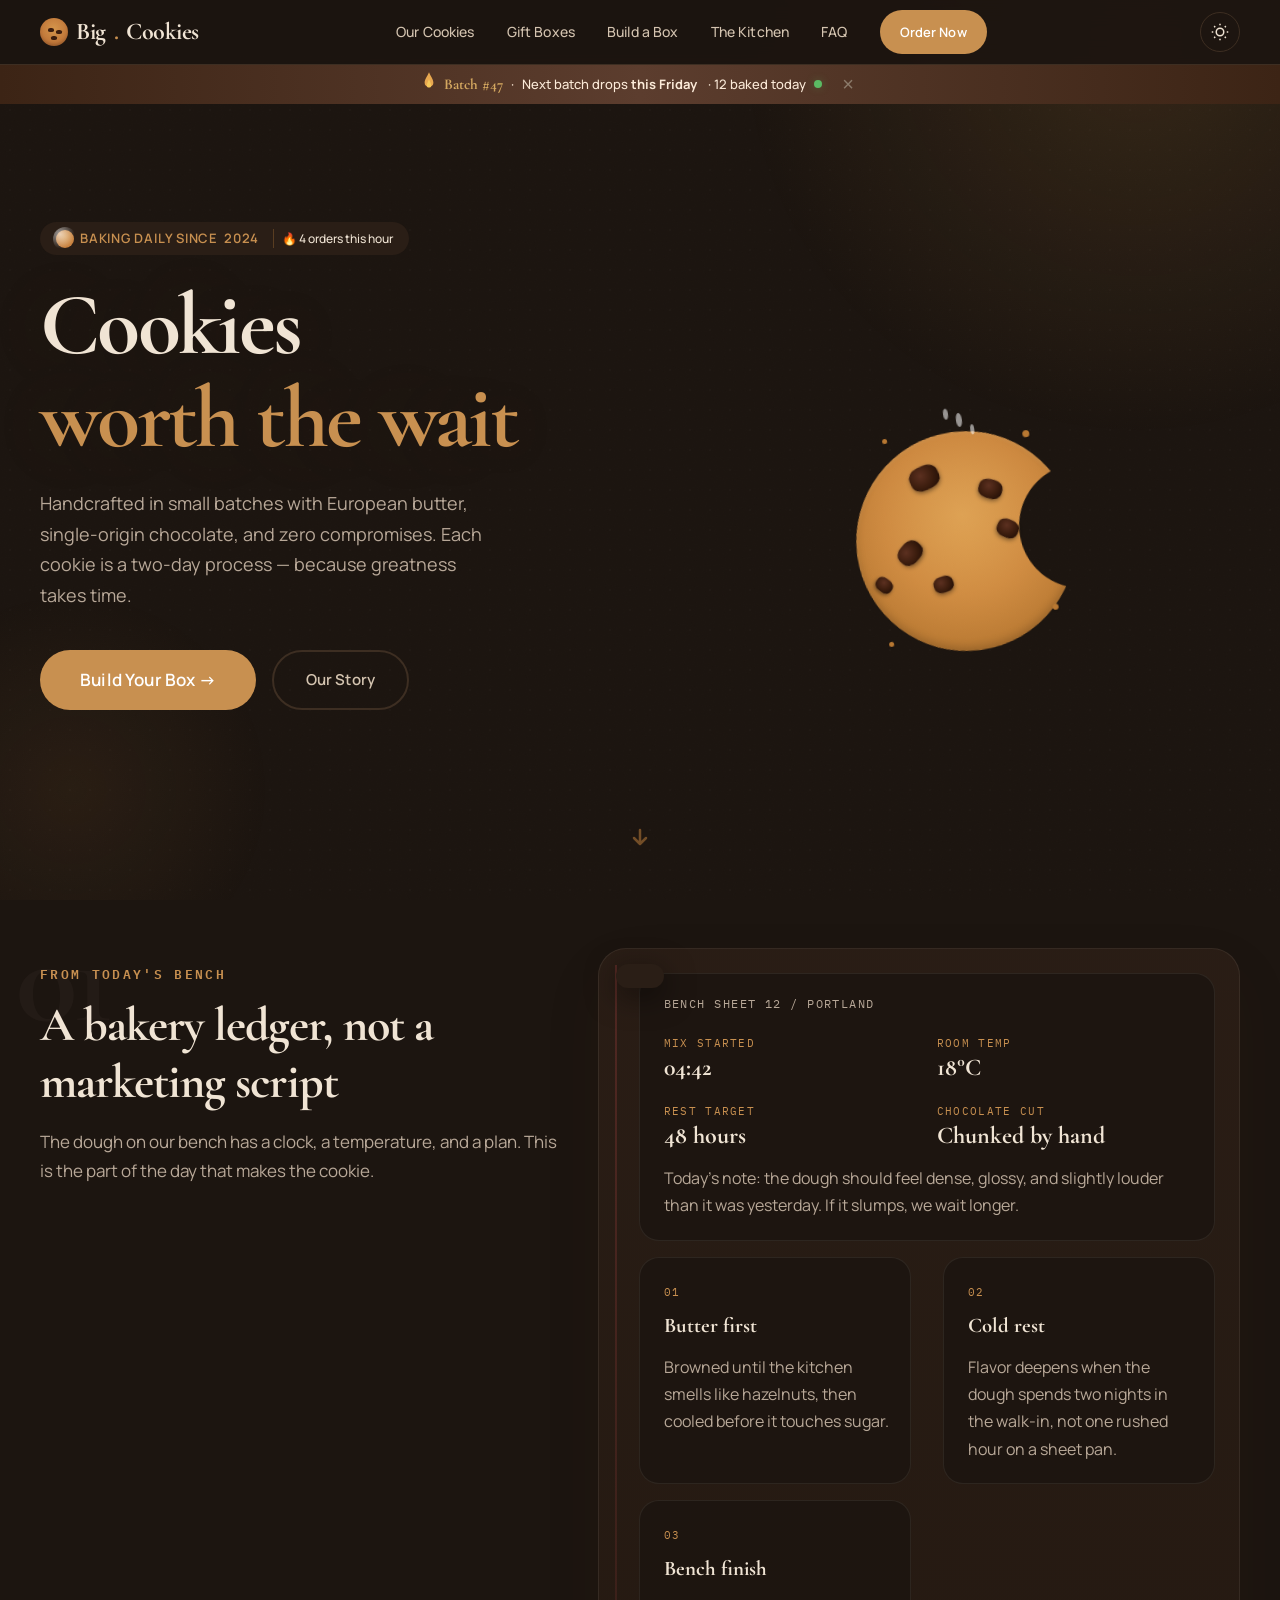
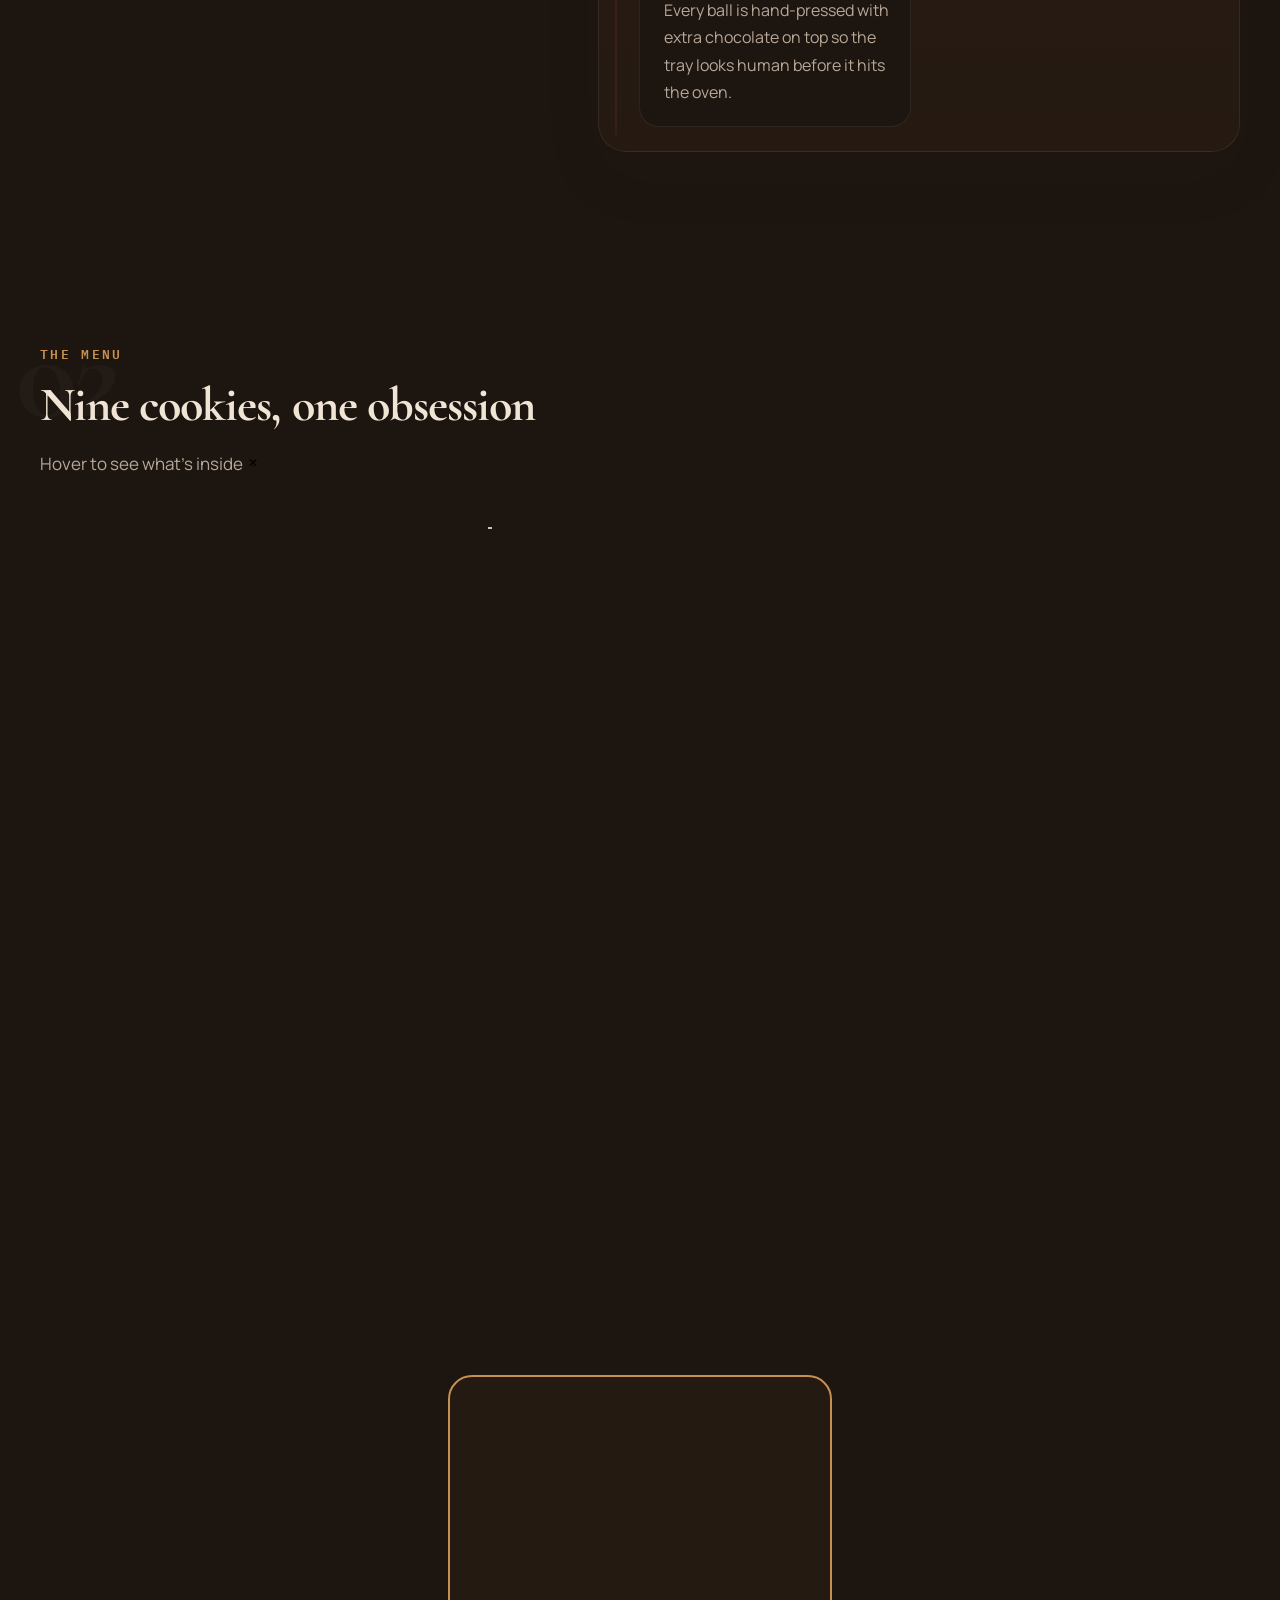
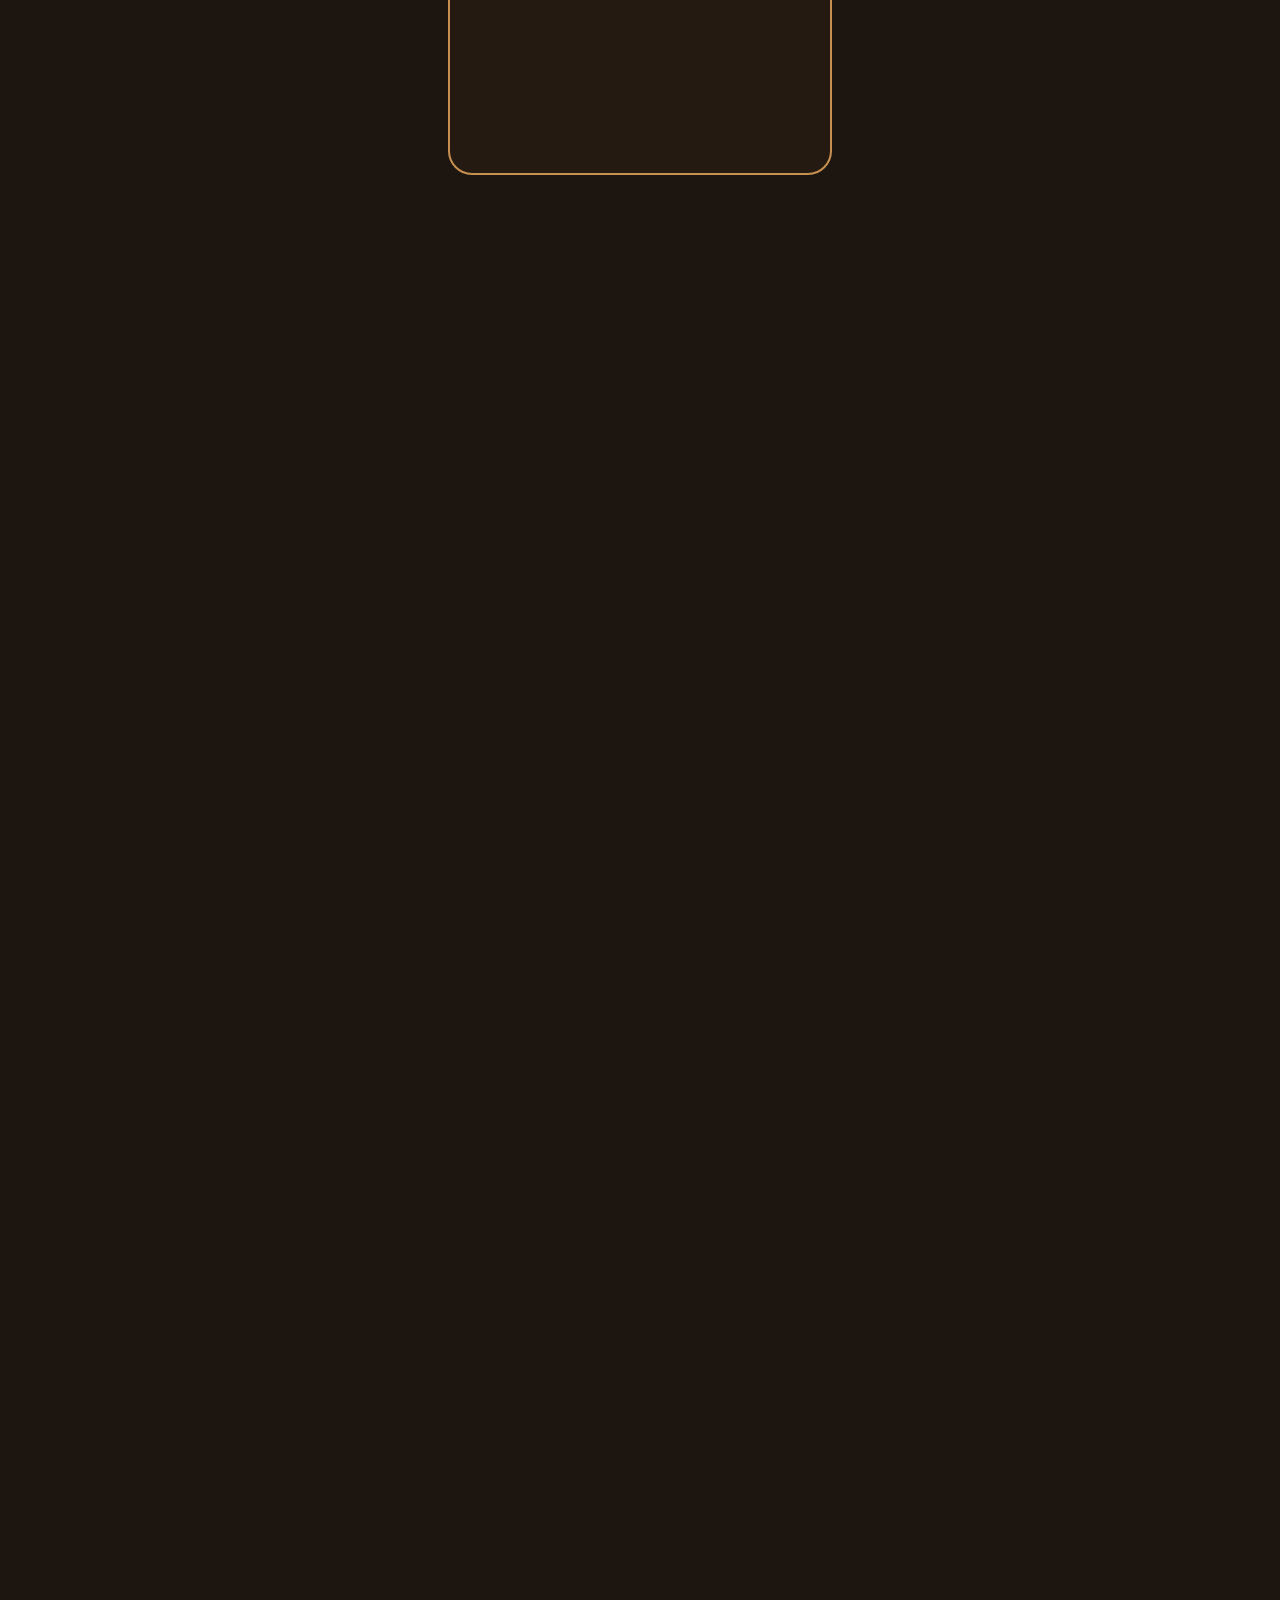
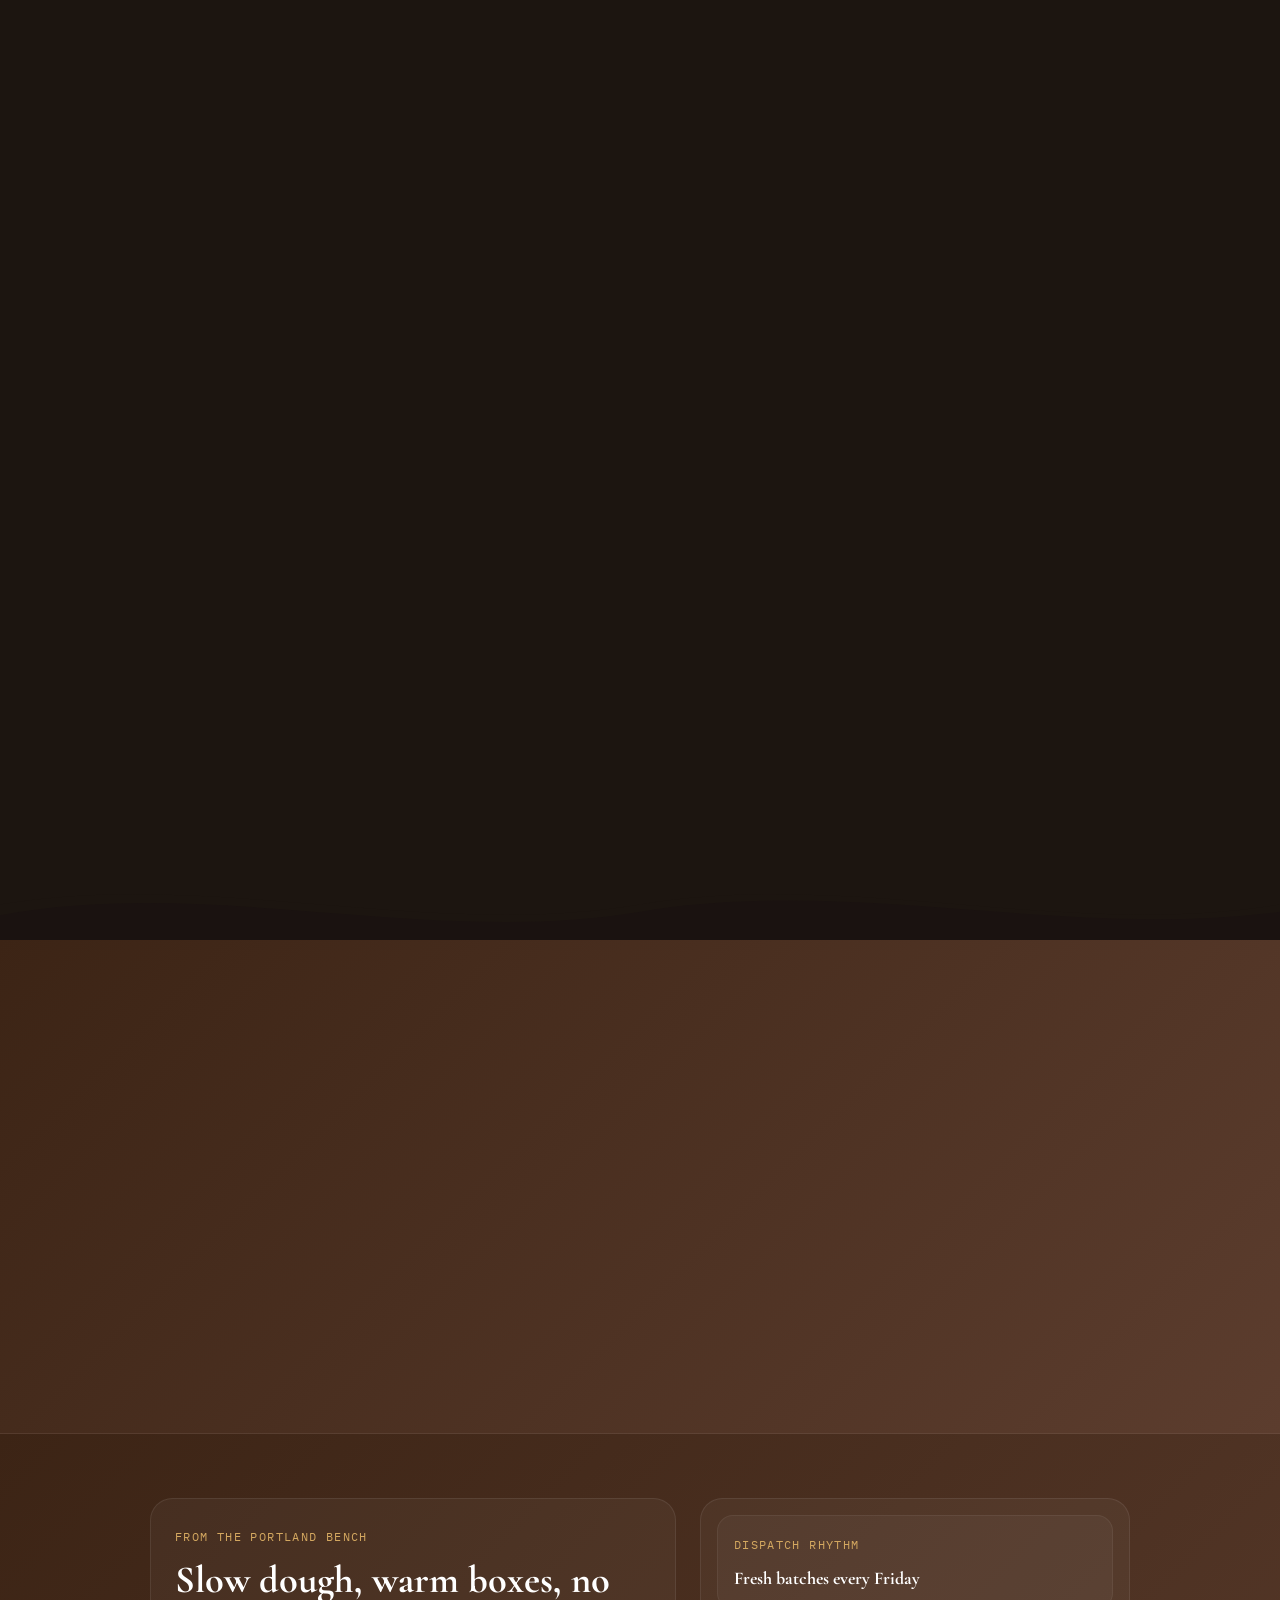
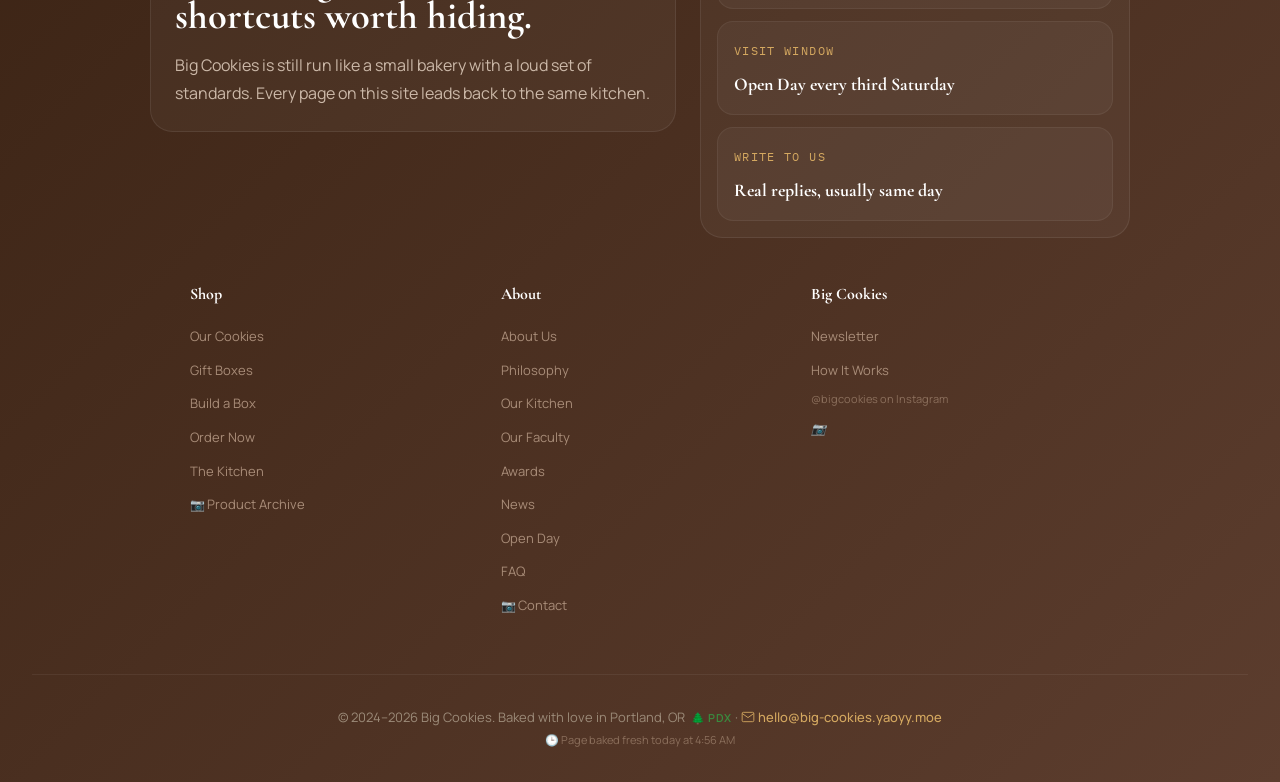
==== commit 39742483: "fix: dark mode coverage for popups, quiz, footer wave, and toast - Toast: dark background in dark mo" ====
--- a/index.html
+++ b/index.html
@@ -594,7 +594,7 @@
 
 <!-- DOUGH DIVIDER -->
 <div class="dough-divider" aria-hidden="true">
-    <img src="svg/main_story/dough-divider.svg" alt="" aria-hidden="true" style="width:100%;height:auto">
+    <svg xmlns="http://www.w3.org/2000/svg" viewBox="0 0 1440 80" preserveAspectRatio="none" aria-hidden="true" style="display:block;width:100%;height:auto"><path class="dough-wave-top" d="M0,40 C240,0 480,80 720,40 C960,0 1200,80 1440,40 L1440,80 L0,80 Z"/><path class="dough-wave-bot" d="M0,52 C240,8 480,88 720,48 C960,8 1200,80 1440,48 L1440,92 L0,92 Z"/></svg>
 </div>
 
 <!-- NEWSLETTER -->
--- a/components.css
+++ b/components.css
@@ -1388,6 +1388,10 @@
 .dough-divider { margin: -2px 0; position: relative; z-index: 1; line-height: 0; }
 .dough-divider img,
 .dough-divider svg { display: block; width: 100%; height: 80px; }
+.dough-wave-top { fill: #FFF9F2; }
+.dough-wave-bot { fill: #3C2415; }
+[data-theme="dark"] .dough-wave-top { fill: var(--bg); }
+[data-theme="dark"] .dough-wave-bot { fill: #1A1210; }
 
 /* ── NEWSLETTER ──────────────────────────── */
 .newsletter {
--- a/theme.css
+++ b/theme.css
@@ -4,6 +4,24 @@
     50% { transform: scale(0.9, 1.1); opacity: 0.8; }
     75% { transform: scale(1.1, 0.9); opacity: 1; }
 }
+/* ── TOAST ────────────────────────────────── */
+[data-theme="dark"] .toast { background: #2A1E16; color: #DDD6CC; box-shadow: 0 8px 30px rgba(0,0,0,0.5); }
+
+/* ── QUIZ ────────────────────────────────── */
+[data-theme="dark"] .quiz-option:hover { background: #2E241A; }
+[data-theme="dark"] .quiz-step.done { background: #6B5A4A; }
+[data-theme="dark"] .quiz-retry { color: #D4C4B0; }
+
+/* ── NEWSLETTER ──────────────────────────── */
+[data-theme="dark"] .newsletter { background: rgba(42,30,22,0.6); border-color: rgba(240,228,212,0.06); }
+
+/* ── BATCH BANNER ────────────────────────── */
+[data-theme="dark"] .batch-close { color: #8B7A6A; }
+[data-theme="dark"] .batch-close:hover { color: #D4C4B0; }
+
+/* ── BACK TO TOP ─────────────────────────── */
+[data-theme="dark"] .back-to-top { box-shadow: 0 4px 20px rgba(0,0,0,0.5); }
+
 .batch-dot {
     width: 8px; height: 8px; border-radius: 50%; background: #4CAF50;
     animation: pulse 2s ease-in-out infinite;
@@ -275,7 +293,6 @@
 [data-theme="dark"] .news-read-time { color: #9B8A78; }
 [data-theme="dark"] .order-cart-item span:nth-child(2) { color: #9B8A78; }
 [data-theme="dark"] .internship-check { color: #5BBA63; }
-[data-theme="dark"] .dough-divider svg path:first-child { fill: var(--bg); }
 [data-theme="dark"] .product-card-back { background: linear-gradient(135deg, #1F1610 0%, #18120D 100%) !important; }
 
 /* ── DARK MODE TOGGLE ────────────────────── */
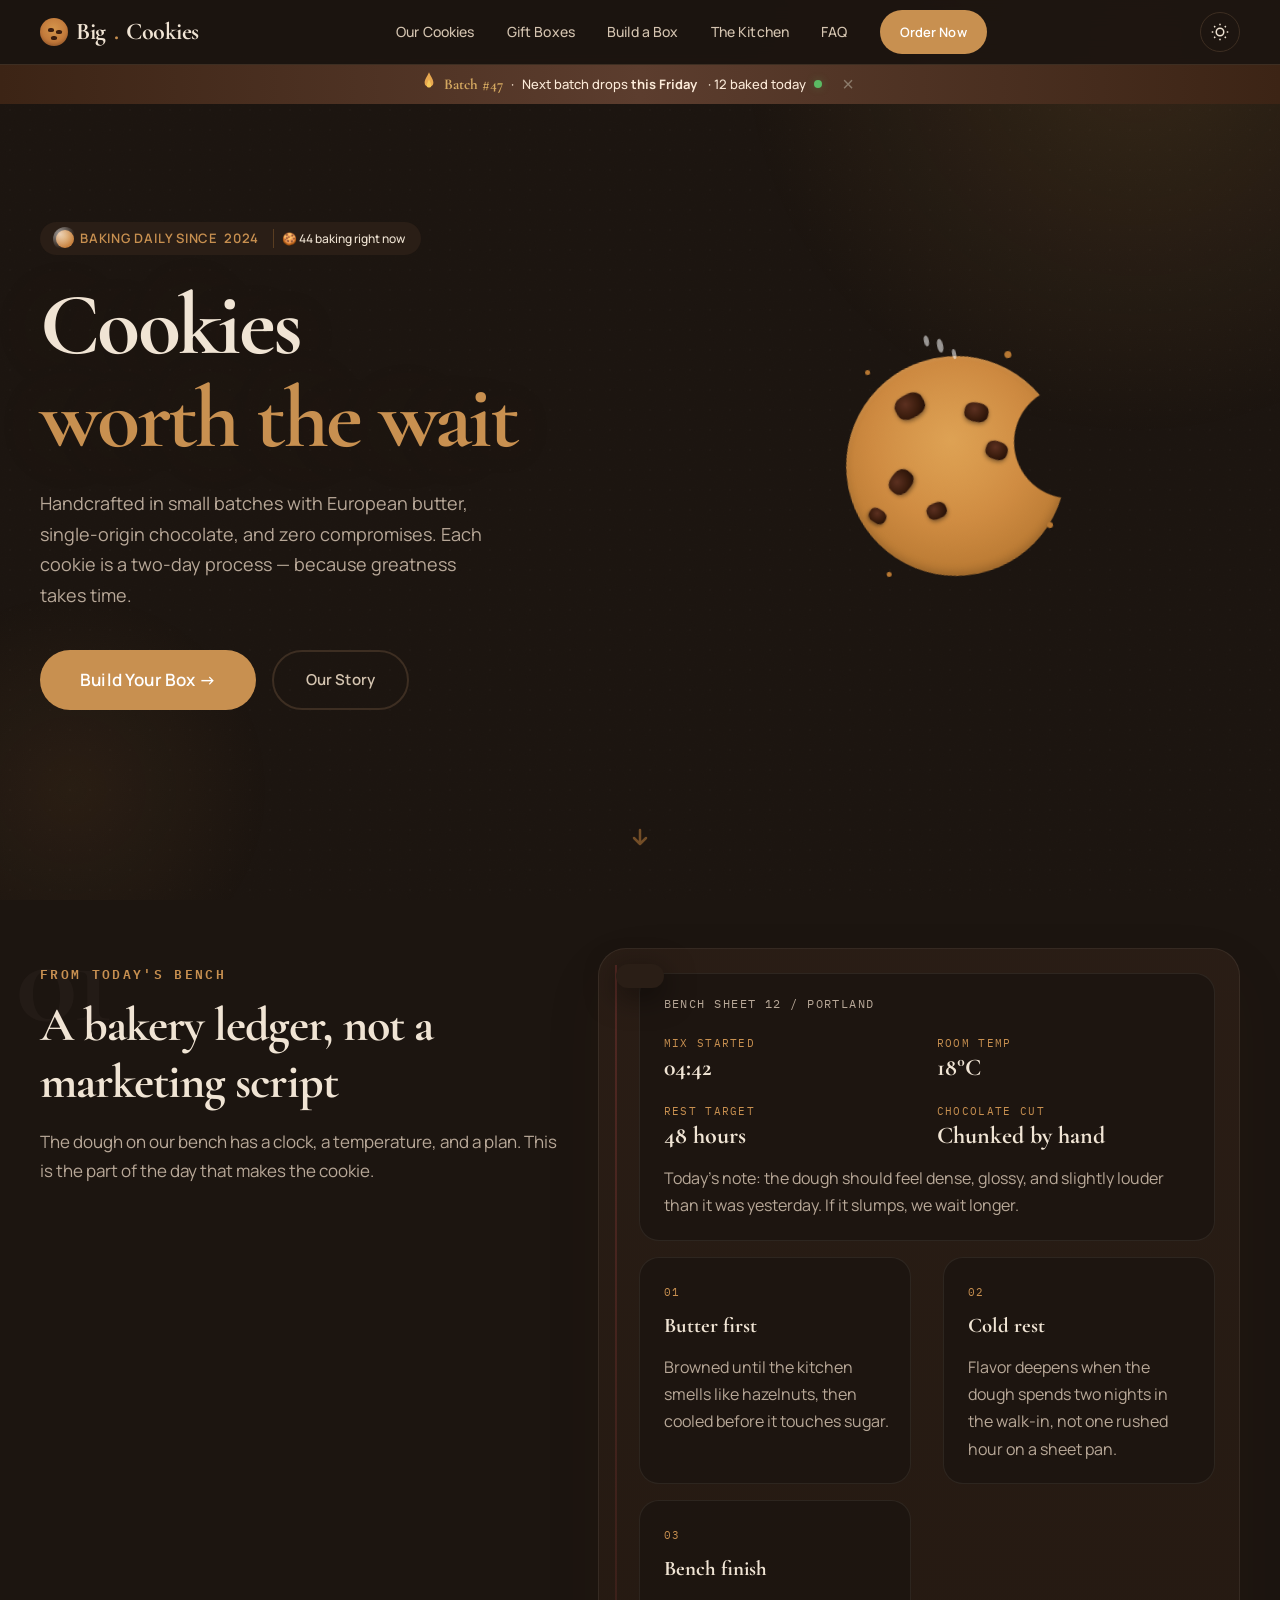
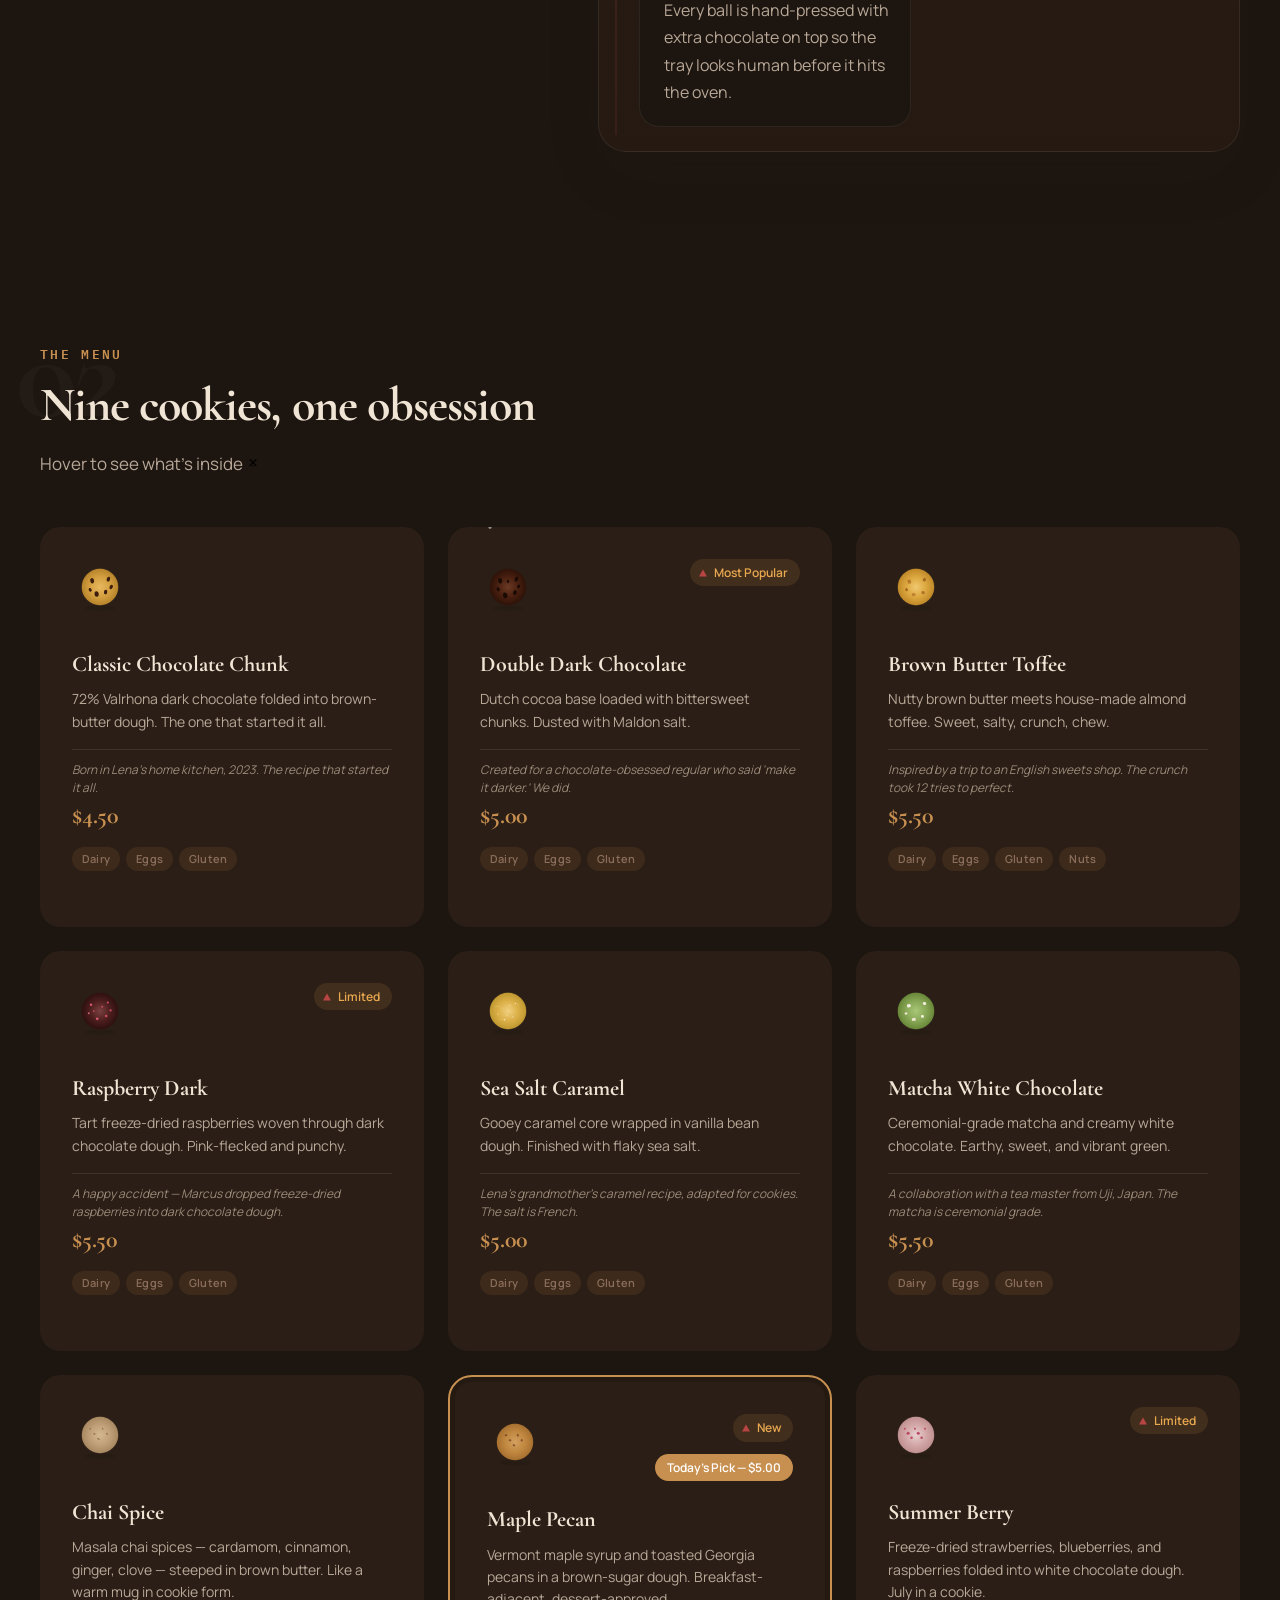
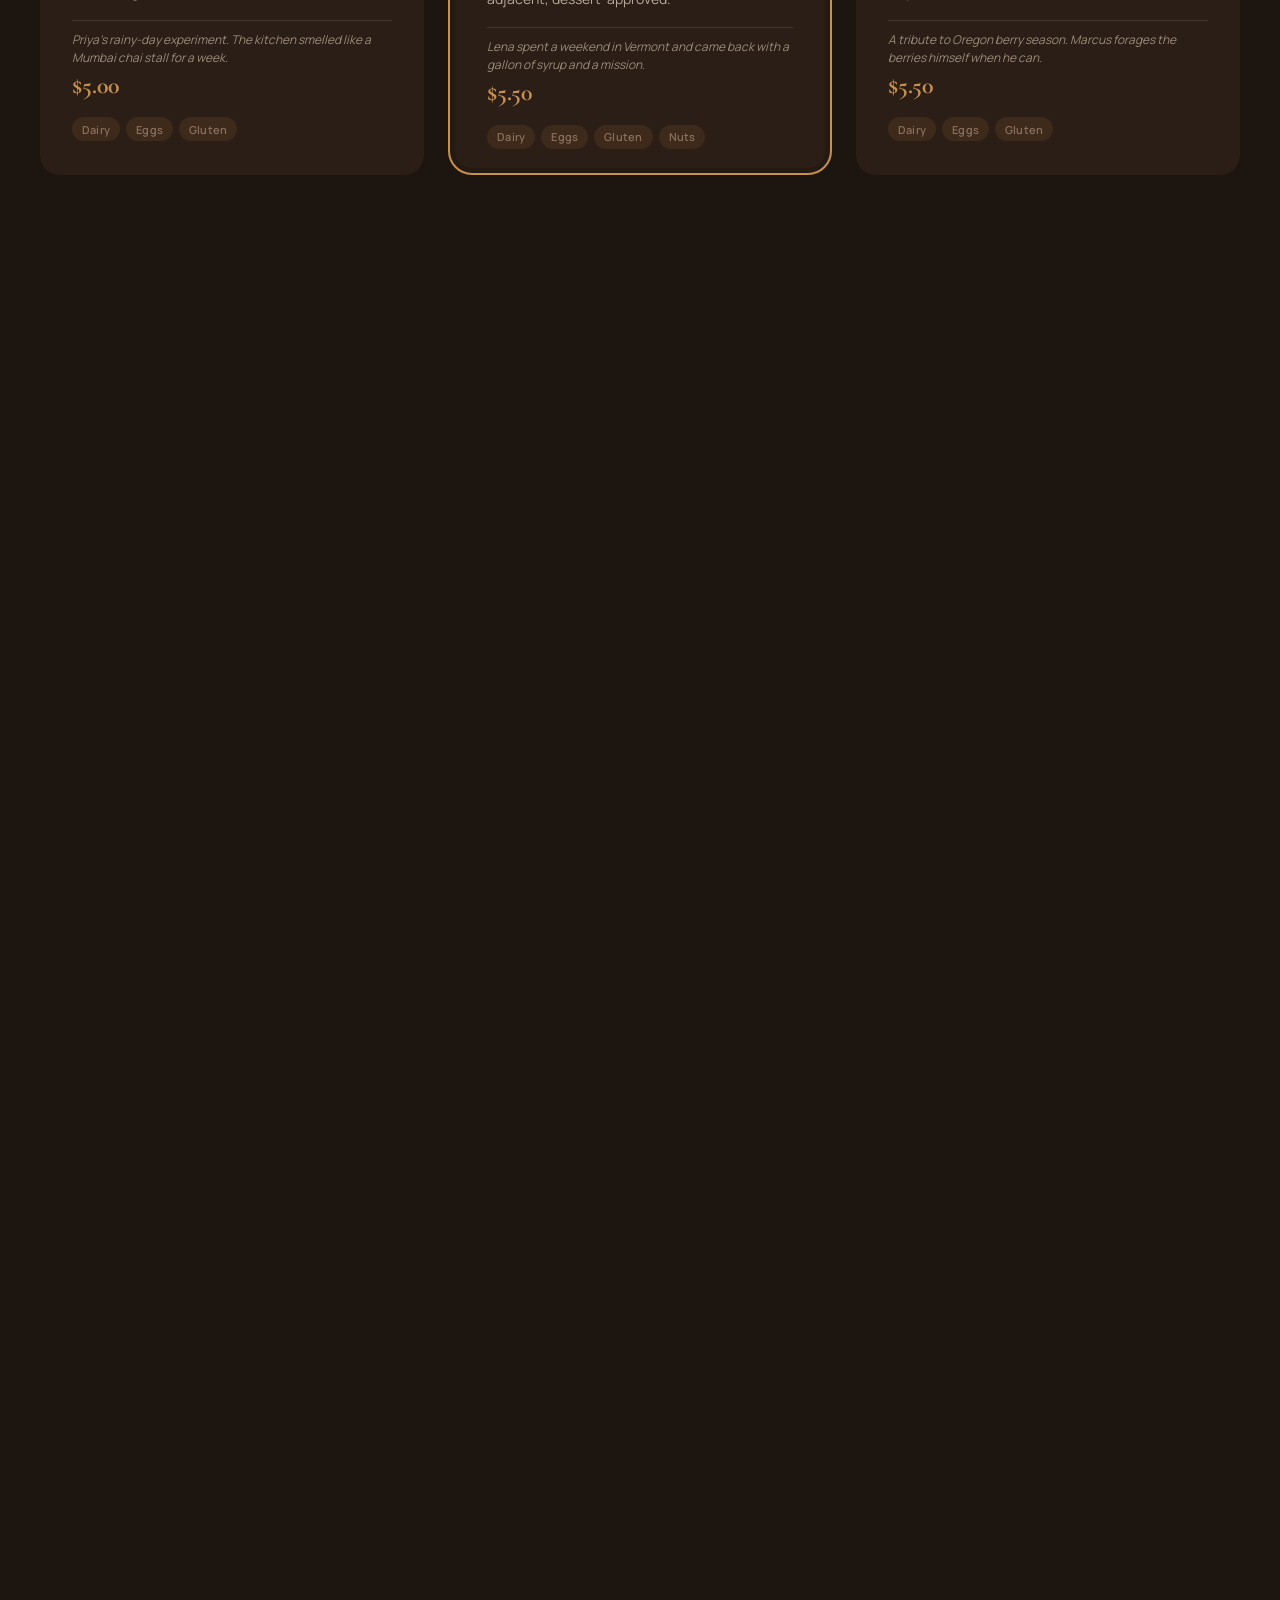
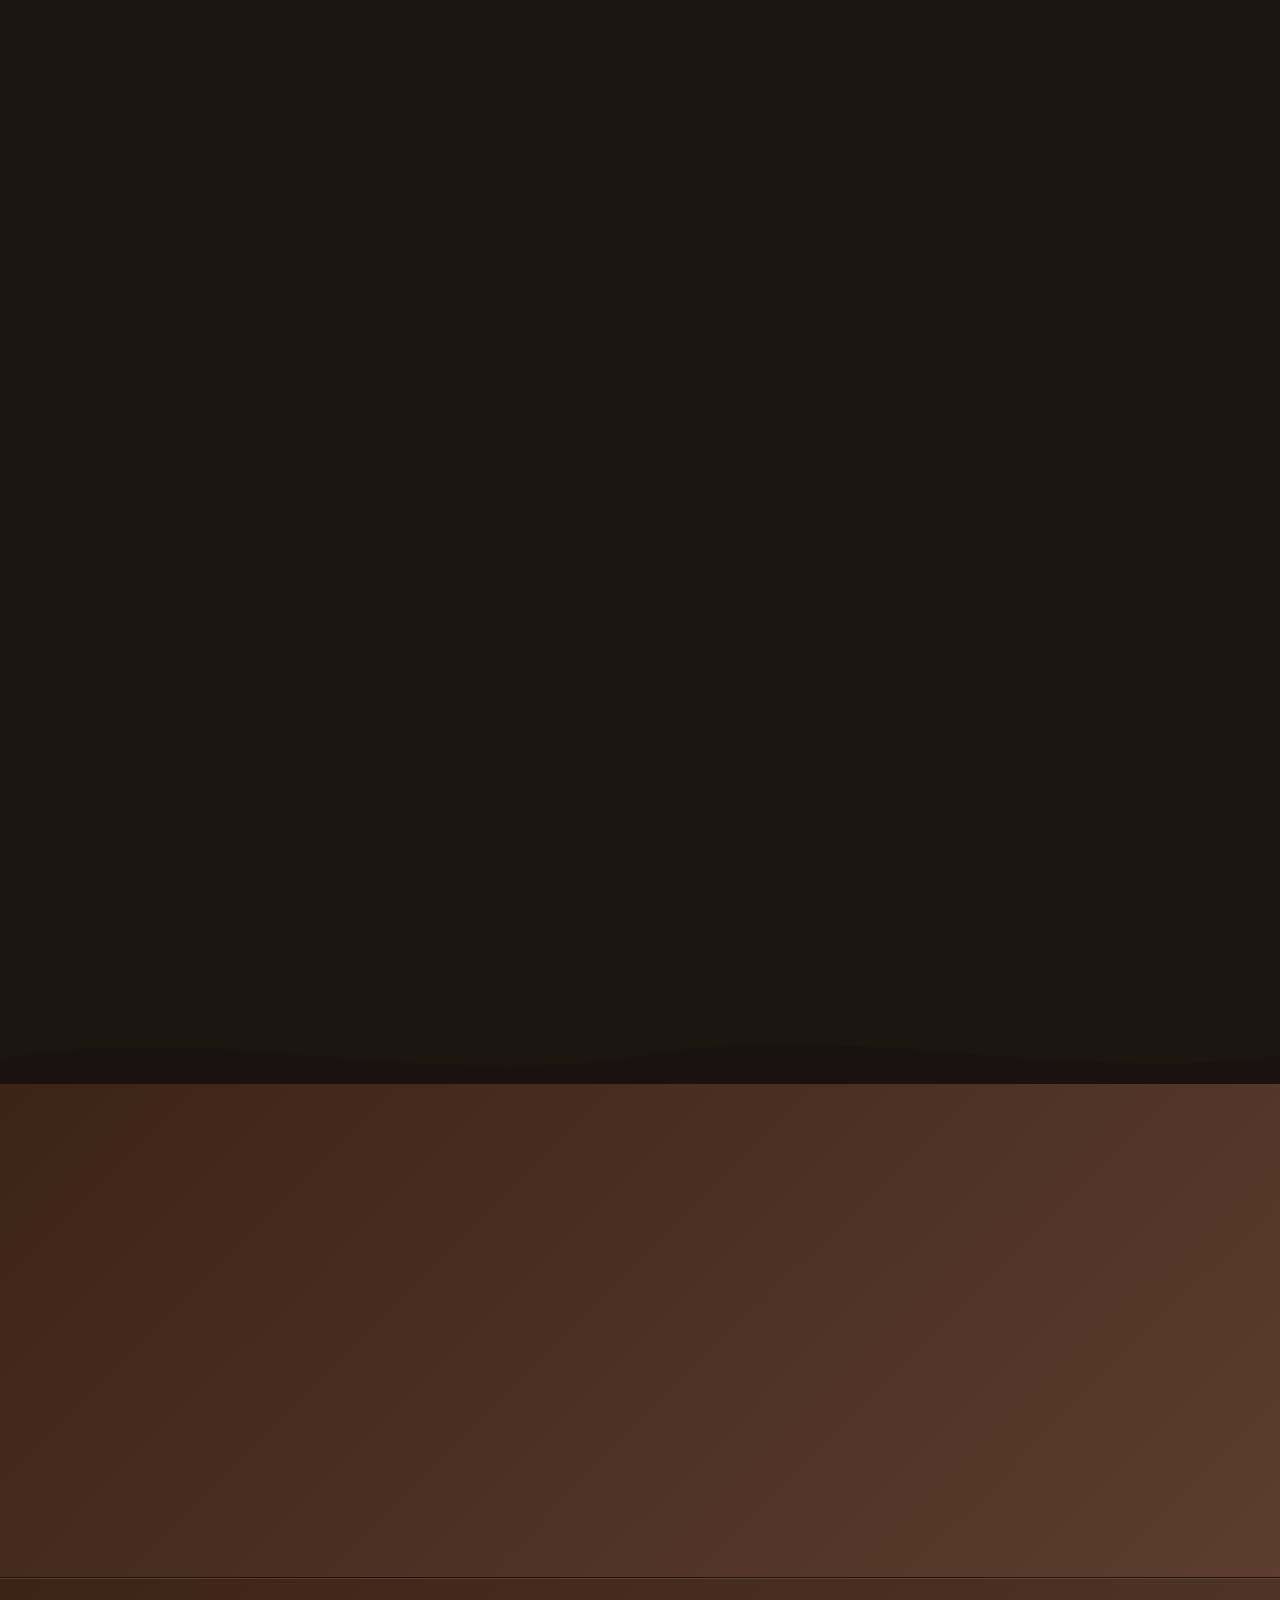
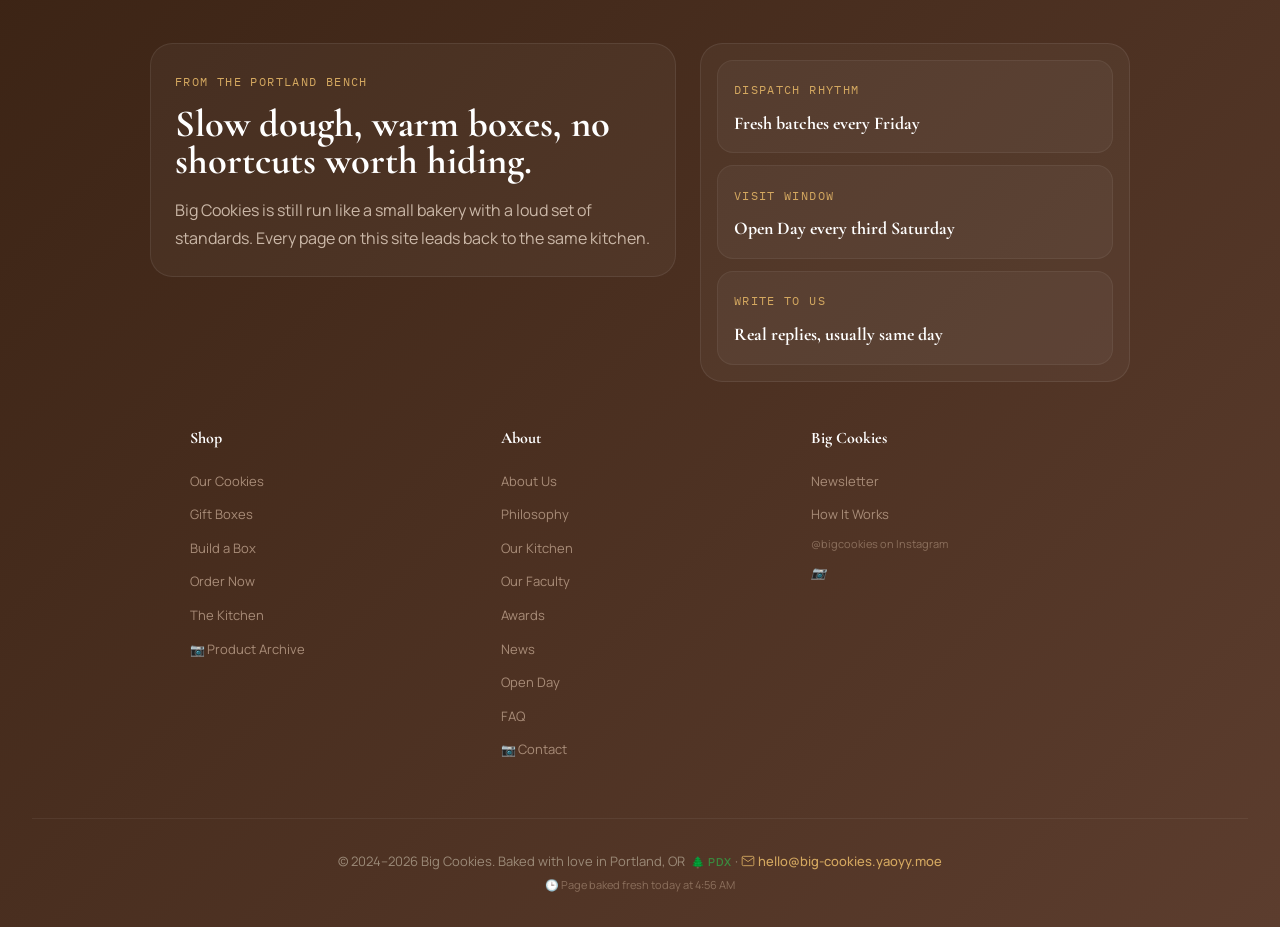
==== commit 05592834: "feat: design improvements round — card backside, a11y, perf, dead code - Dark mode: add .product-ori" ====
--- a/index.html
+++ b/index.html
@@ -655,8 +655,8 @@
 <script src="ui.js"></script>
 <script src="nav.js"></script>
 <script src="data-loader.js"></script>
-<script src="builder.js"></script>
-<script src="quiz.js"></script>
+<script src="builder.js" defer></script>
+<script src="quiz.js" defer></script>
 <script src="app.js"></script>
 </body>
 </html>
--- a/components.css
+++ b/components.css
@@ -151,8 +151,9 @@
     /* Bite mark: single transparent circle centered OUTSIDE right edge.
        Only the inner arc overlaps the cookie = natural arched cutout.
        Zero compositing — works identically in all browsers. */
-    -webkit-mask-image: radial-gradient(circle at 103% 50%, transparent 62px, black 63px);
-    mask-image: radial-gradient(circle at 103% 50%, transparent 62px, black 63px);
+    /* bite cutout — scaled to ~22% so it looks like a real bite next to the chips */
+    -webkit-mask-image: radial-gradient(circle at 103% 50%, transparent 22%, black 22.5%);
+    mask-image: radial-gradient(circle at 103% 50%, transparent 22%, black 22.5%);
 }
 /* Surface cracks — subtle darker lines */
 .cookie-illustration .cookie-main::after {
@@ -165,30 +166,29 @@
 }
 .cookie-illustration .cookie-chip {
     position: absolute;
-    width: 28px; height: 22px;
+    width: 8.75%; height: 6.875%;  /* relative to cookie-illustration (320px → 28px/22px) */
     background:
         radial-gradient(circle at 40% 35%, #5C3020 0%, #3C1D0E 50%, #1A0A04 100%);
     border-radius: 40%;
     box-shadow:
         0 2px 4px rgba(0,0,0,0.4),
         0 0 0 1px rgba(160,120,80,0.2);
-    /* Highlight on top edge makes chips look embedded */
-}
-.cookie-illustration .cookie-chip:nth-child(2) { top: 25%; left: 35%; transform: rotate(-18deg); width: 30px; height: 24px; }
-.cookie-illustration .cookie-chip:nth-child(3) { top: 32%; left: 56%; transform: rotate(22deg); width: 24px; height: 19px; }
-.cookie-illustration .cookie-chip:nth-child(4) { top: 48%; left: 28%; transform: rotate(-40deg); width: 26px; height: 21px; }
-.cookie-illustration .cookie-chip:nth-child(5) { top: 45%; left: 60%; transform: rotate(30deg); width: 22px; height: 18px; }
-.cookie-illustration .cookie-chip:nth-child(6) { top: 60%; left: 38%; transform: rotate(-12deg); width: 20px; height: 16px; }
-.cookie-illustration .cookie-chip:nth-child(7) { top: 58%; left: 20%; transform: rotate(45deg); width: 18px; height: 14px; }
+}
+.cookie-illustration .cookie-chip:nth-child(2) { top: 25%; left: 35%; transform: rotate(-18deg); width: 9.375%; height: 7.5%; }
+.cookie-illustration .cookie-chip:nth-child(3) { top: 32%; left: 56%; transform: rotate(22deg); width: 7.5%; height: 5.9375%; }
+.cookie-illustration .cookie-chip:nth-child(4) { top: 48%; left: 28%; transform: rotate(-40deg); width: 8.125%; height: 6.5625%; }
+.cookie-illustration .cookie-chip:nth-child(5) { top: 45%; left: 60%; transform: rotate(30deg); width: 6.875%; height: 5.625%; }
+.cookie-illustration .cookie-chip:nth-child(6) { top: 60%; left: 38%; transform: rotate(-12deg); width: 6.25%; height: 5%; }
+.cookie-illustration .cookie-chip:nth-child(7) { top: 58%; left: 20%; transform: rotate(45deg); width: 5.625%; height: 4.375%; }
 .cookie-illustration .cookie-crumb {
-    position: absolute; width: 7px; height: 7px;
+    position: absolute; width: 2.1875%; height: 2.1875%;  /* 7px / 320px */
     background: #B87832; border-radius: 50%;
     box-shadow: 0 1px 2px rgba(0,0,0,0.15);
 }
 .cookie-illustration .cookie-crumb:nth-child(8)  { top: 18%; left: 72%; }
-.cookie-illustration .cookie-crumb:nth-child(9)  { top: 78%; left: 22%; width: 5px; height: 5px; }
-.cookie-illustration .cookie-crumb:nth-child(10) { top: 73%; left: 74%; width: 6px; height: 6px; }
-.cookie-illustration .cookie-crumb:nth-child(11) { top: 15%; left: 28%; width: 5px; height: 5px; }
+.cookie-illustration .cookie-crumb:nth-child(9)  { top: 78%; left: 22%; width: 1.5625%; height: 1.5625%; }
+.cookie-illustration .cookie-crumb:nth-child(10) { top: 73%; left: 74%; width: 1.875%; height: 1.875%; }
+.cookie-illustration .cookie-crumb:nth-child(11) { top: 15%; left: 28%; width: 1.5625%; height: 1.5625%; }
 
 /* ── STEAM WISPS (hero cookie) ───────────── */
 .steam-wisp {
@@ -247,6 +247,9 @@
 .testimonial:hover .star:nth-child(4) { transition-delay: 0.15s; }
 .testimonial:hover .star:nth-child(5) { transition-delay: 0.2s; }
 .star svg { display: block; }
+.star-half { position: relative; display: inline-block; }
+.star-half .star-half-fill { position: absolute; left: 0; top: 0; clip-path: inset(0 50% 0 0); }
+.star-empty { color: rgba(200,133,62,0.25); }
 
 /* ── SECTIONS ────────────────────────────── */
 section { padding: 6rem 2rem; scroll-margin-top: 100px; }
@@ -770,6 +773,20 @@
     font-family: var(--font-display);
     font-size: 1.25rem; font-weight: 700; margin-bottom: 0;
 }
+.back-tasting {
+    font-size: 0.75rem; color: #8B6F5C;
+    display: flex; flex-direction: column; gap: 0.15rem;
+    padding-bottom: 0.5rem; border-bottom: 1px solid rgba(200,133,62,0.15);
+}
+.back-tasting-label {
+    font-family: var(--font-mono); font-size: 0.625rem;
+    letter-spacing: 0.12em; text-transform: uppercase; color: var(--gold);
+}
+.back-origin {
+    font-size: 0.72rem; color: #8B6F5C; font-style: italic;
+    line-height: 1.5; margin: 0;
+    padding-top: 0.4rem; border-top: 1px solid rgba(200,133,62,0.12);
+}
 .ingredients-list {
     list-style: none; padding: 0; margin: 0; flex: 1;
 }
@@ -2003,84 +2020,6 @@
 }
 
 /* ── NEWS CARDS ───────────────────────────── */
-.news-desk {
-    margin: 3rem auto 0;
-    max-width: 960px;
-    display: grid;
-    grid-template-columns: minmax(0, 1.15fr) minmax(260px, 0.85fr);
-    gap: 1.5rem;
-}
-.news-lead,
-.news-issue-board {
-    border-radius: 1.6rem;
-    border: 1px solid rgba(60,36,21,0.1);
-    background: linear-gradient(135deg, rgba(255,255,255,0.95), rgba(245,237,227,0.92));
-    box-shadow: 0 18px 42px rgba(60,36,21,0.08);
-}
-.news-lead { padding: 1.8rem; }
-.news-desk-loading,
-.news-lead p,
-.news-issue-card p { color: #6B5444; line-height: 1.75; }
-.news-lead-kicker,
-.news-lead-meta,
-.news-issue-index {
-    font-family: var(--font-mono);
-    font-size: 0.72rem;
-    letter-spacing: 0.12em;
-    text-transform: uppercase;
-}
-.news-lead-kicker { color: var(--gold); }
-.news-lead-meta {
-    display: flex;
-    gap: 0.75rem;
-    flex-wrap: wrap;
-    color: #8B6F5C;
-    margin-top: 0.8rem;
-}
-.news-lead h2 {
-    margin-top: 1rem;
-    font-family: var(--font-display);
-    font-size: clamp(2.2rem, 4vw, 3.4rem);
-    line-height: 0.95;
-}
-.news-lead-footer {
-    margin-top: 1.25rem;
-    display: flex;
-    justify-content: space-between;
-    gap: 1rem;
-    flex-wrap: wrap;
-    align-items: center;
-}
-.news-lead-footer span {
-    font-family: var(--font-mono);
-    font-size: 0.72rem;
-    letter-spacing: 0.1em;
-    text-transform: uppercase;
-    color: #8B6F5C;
-}
-.news-lead-footer a {
-    color: var(--gold);
-    text-decoration: none;
-    font-weight: 600;
-}
-.news-issue-board {
-    padding: 1rem;
-    display: grid;
-    gap: 0.75rem;
-    align-content: start;
-}
-.news-issue-card {
-    padding: 1rem;
-    border-radius: 1.1rem;
-    background: rgba(255,249,242,0.8);
-    border: 1px solid rgba(60,36,21,0.07);
-}
-.news-issue-card strong {
-    display: block;
-    margin-top: 0.45rem;
-    font-family: var(--font-display);
-    font-size: 1.1rem;
-}
 .news-card {
     background: var(--paper); border-radius: 1.25rem; padding: 2rem;
     border: 1px solid var(--soft);
@@ -2092,17 +2031,6 @@
 .news-excerpt { font-size: 0.9375rem; color: #6B5444; line-height: 1.7; margin-bottom: 1rem; }
 .news-tag { font-size: 0.6875rem; font-weight: 600; color: var(--gold); background: rgba(200,133,62,0.1); padding: 0.2rem 0.625rem; border-radius: 100px; letter-spacing: 0.03em; }
 [data-theme="dark"] .news-card { background: var(--paper); border-color: var(--soft); }
-[data-theme="dark"] .news-lead,
-[data-theme="dark"] .news-issue-board,
-[data-theme="dark"] .news-issue-card {
-    background: rgba(42,30,22,0.9);
-    border-color: rgba(240,228,212,0.08);
-}
-[data-theme="dark"] .news-desk-loading,
-[data-theme="dark"] .news-lead p,
-[data-theme="dark"] .news-issue-card p,
-[data-theme="dark"] .news-lead-meta,
-[data-theme="dark"] .news-lead-footer span { color: #B8A898; }
 [data-theme="dark"] .news-excerpt { color: #B8A898; }
 
 /* ── ABOUT BLOCKS ─────────────────────────── */
--- a/theme.css
+++ b/theme.css
@@ -111,7 +111,6 @@
     .atlas-cloud { min-height: 420px; }
     .atlas-card.zoomed { flex-direction: column !important; gap: 1.25rem; }
     .atlas-card.zoomed .atlas-card-front { width: auto; align-items: center; text-align: center; }
-    .news-desk { grid-template-columns: 1fr; }
     .products-grid { grid-template-columns: repeat(2, 1fr); }
     .gifts-grid { grid-template-columns: 1fr; max-width: 400px; margin-left: auto; margin-right: auto; }
     .gallery-wall { grid-template-columns: repeat(2, 1fr); }
@@ -244,8 +243,11 @@
 [data-theme="dark"] .product-card-front,
 [data-theme="dark"] .product-card-back { background: var(--paper); }
 [data-theme="dark"] .product-desc { color: #B8A898; }
+[data-theme="dark"] .product-origin { color: #9B8A78; border-top-color: rgba(240,228,212,0.1); }
 [data-theme="dark"] .product-card-back { background: linear-gradient(135deg, #2A1E16 0%, #1F1610 100%); border-color: var(--soft); }
 [data-theme="dark"] .ingredients-list li { color: #C8B8A5; border-color: rgba(200,133,62,0.08); }
+[data-theme="dark"] .back-tasting { color: #9B8A78; border-bottom-color: rgba(200,133,62,0.12); }
+[data-theme="dark"] .back-origin { color: #9B8A78; border-top-color: rgba(200,133,62,0.08); }
 [data-theme="dark"] .gift-card { background: var(--paper); border-color: var(--soft); }
 [data-theme="dark"] .gift-desc { color: #B8A898; }
 [data-theme="dark"] .gift-includes { color: #9B8A78; }
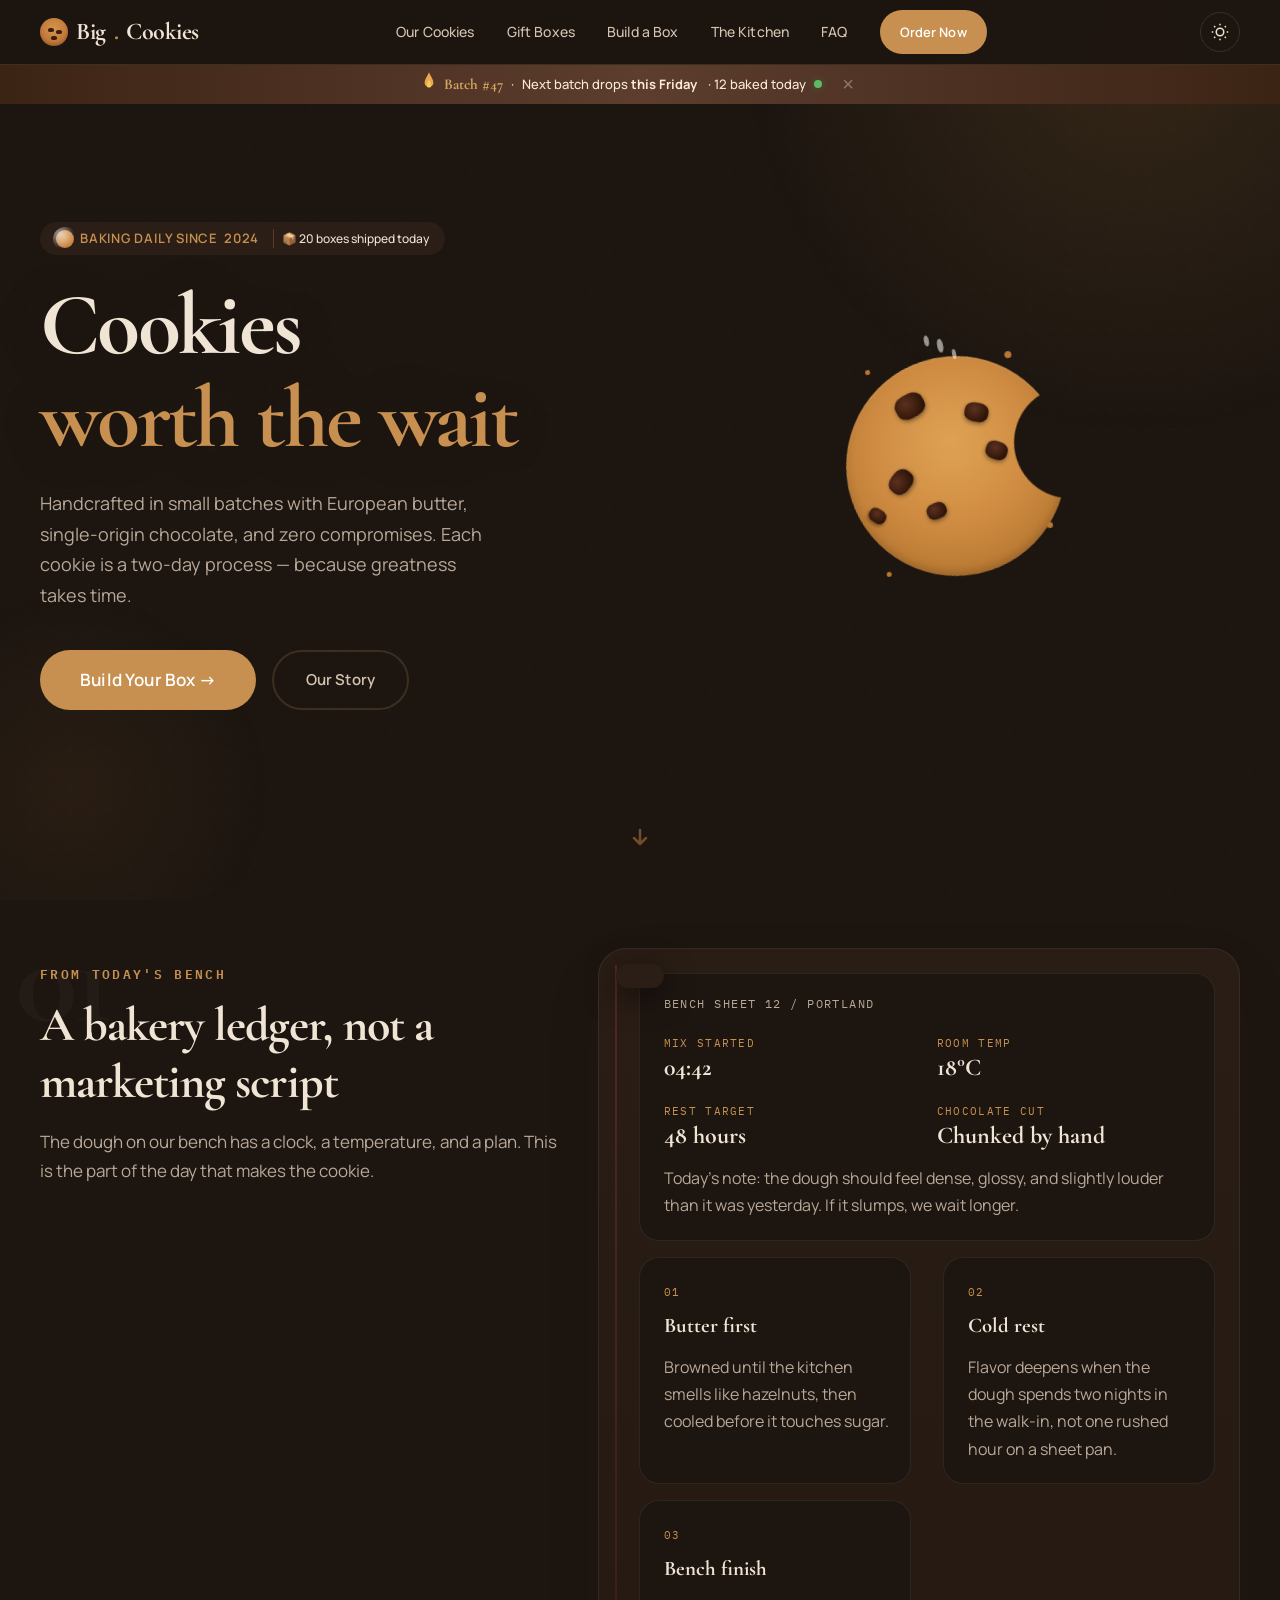
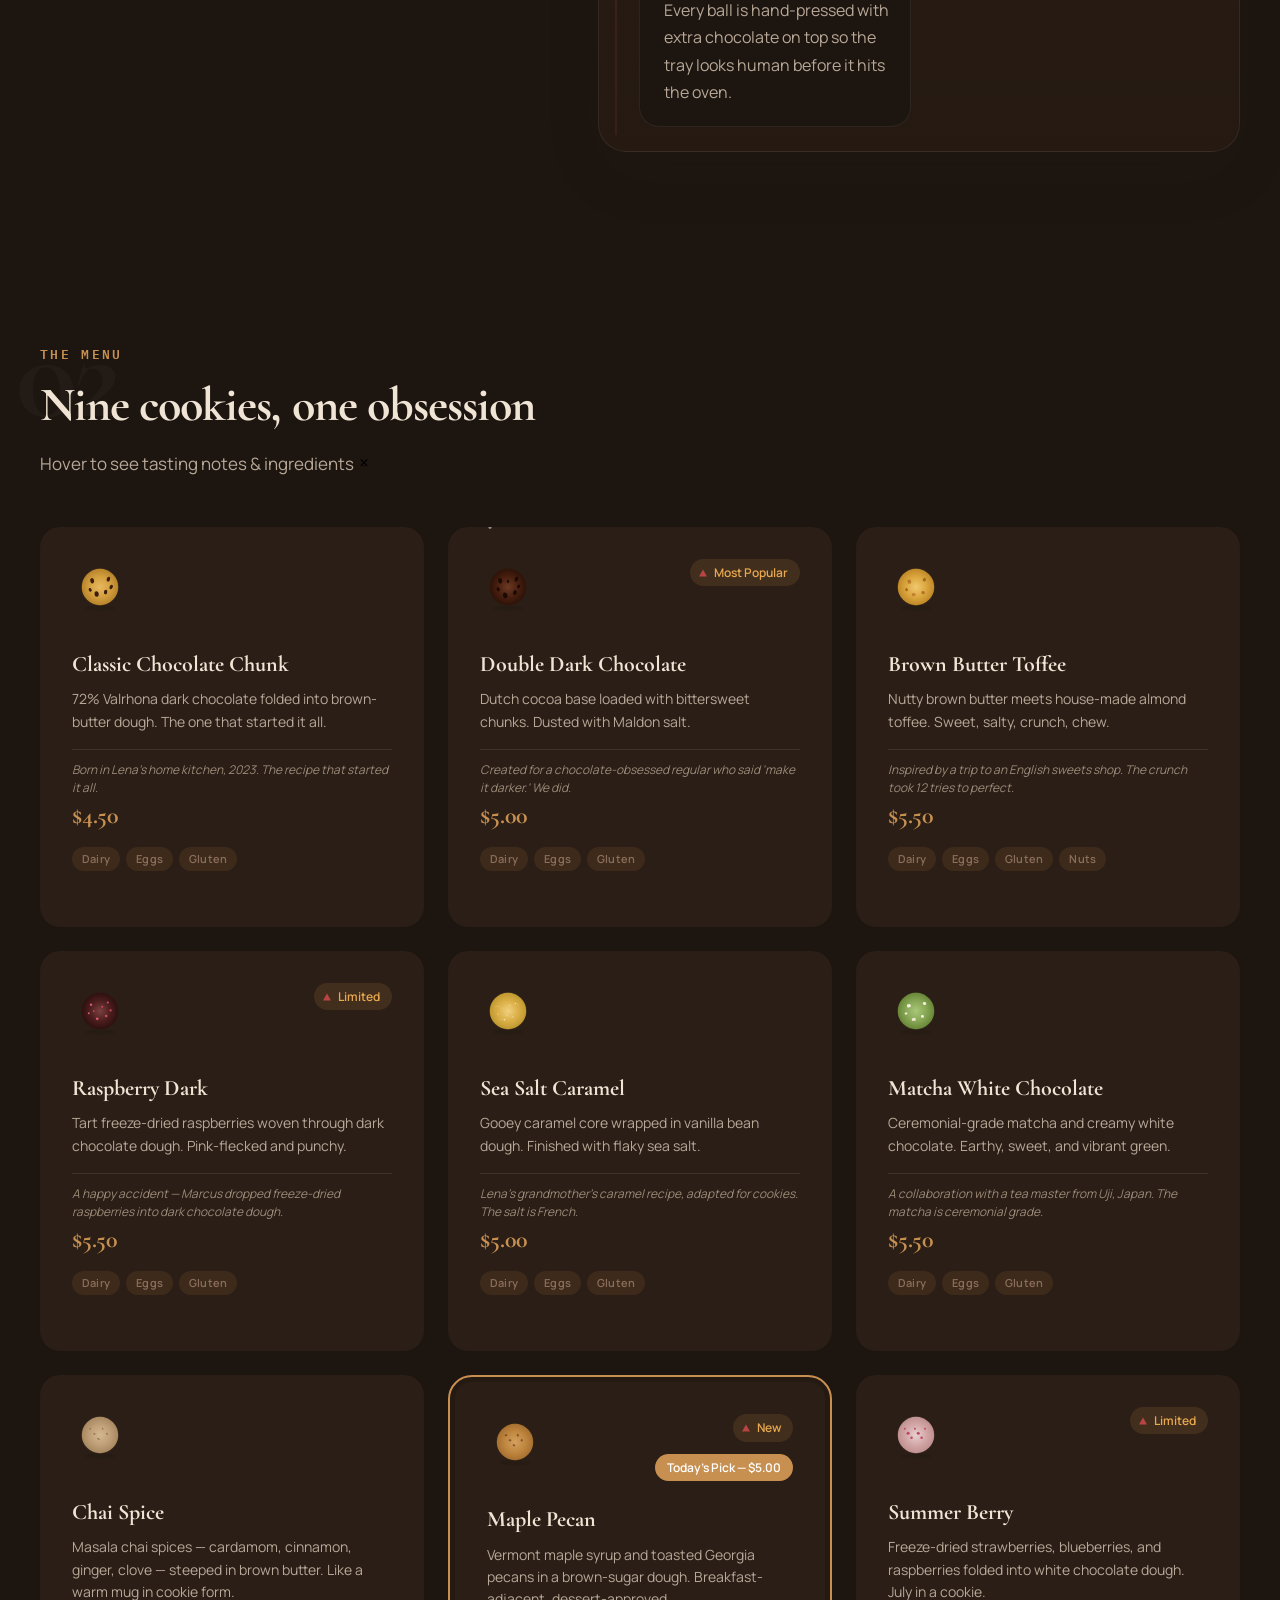
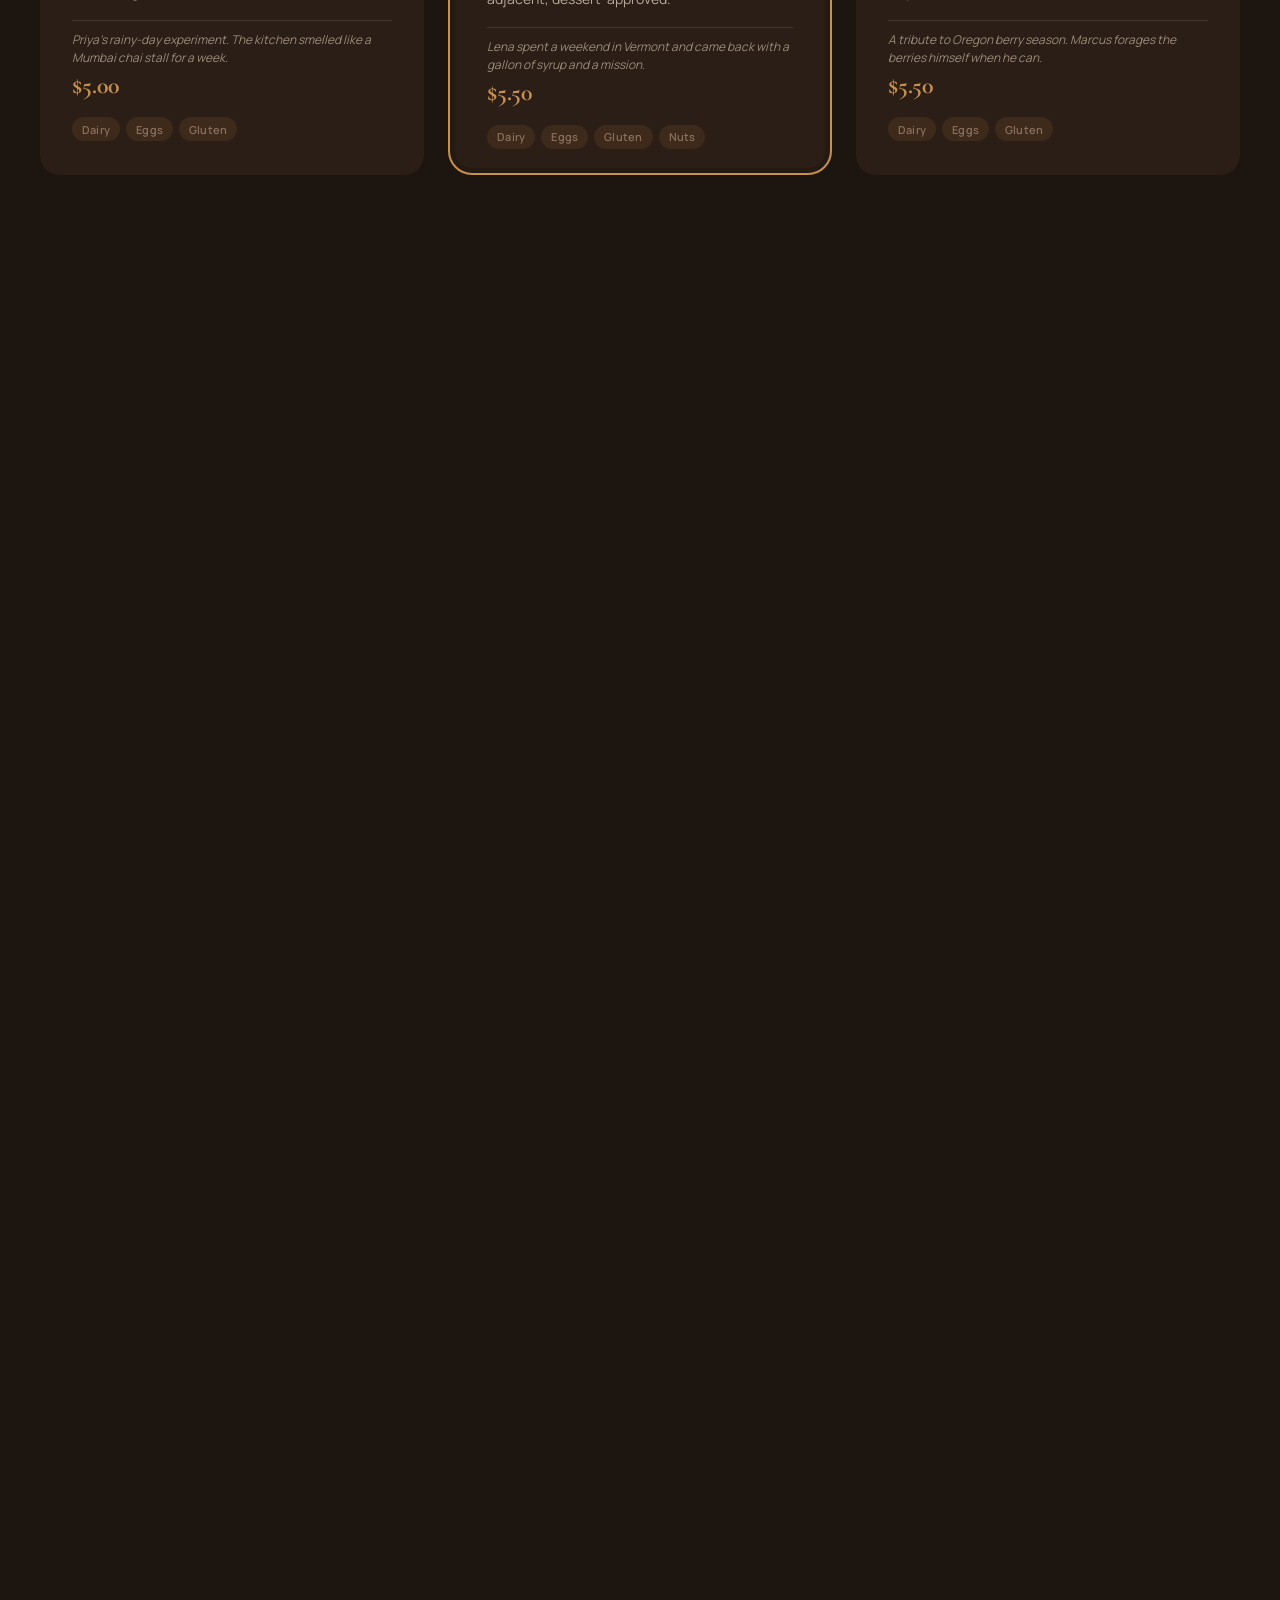
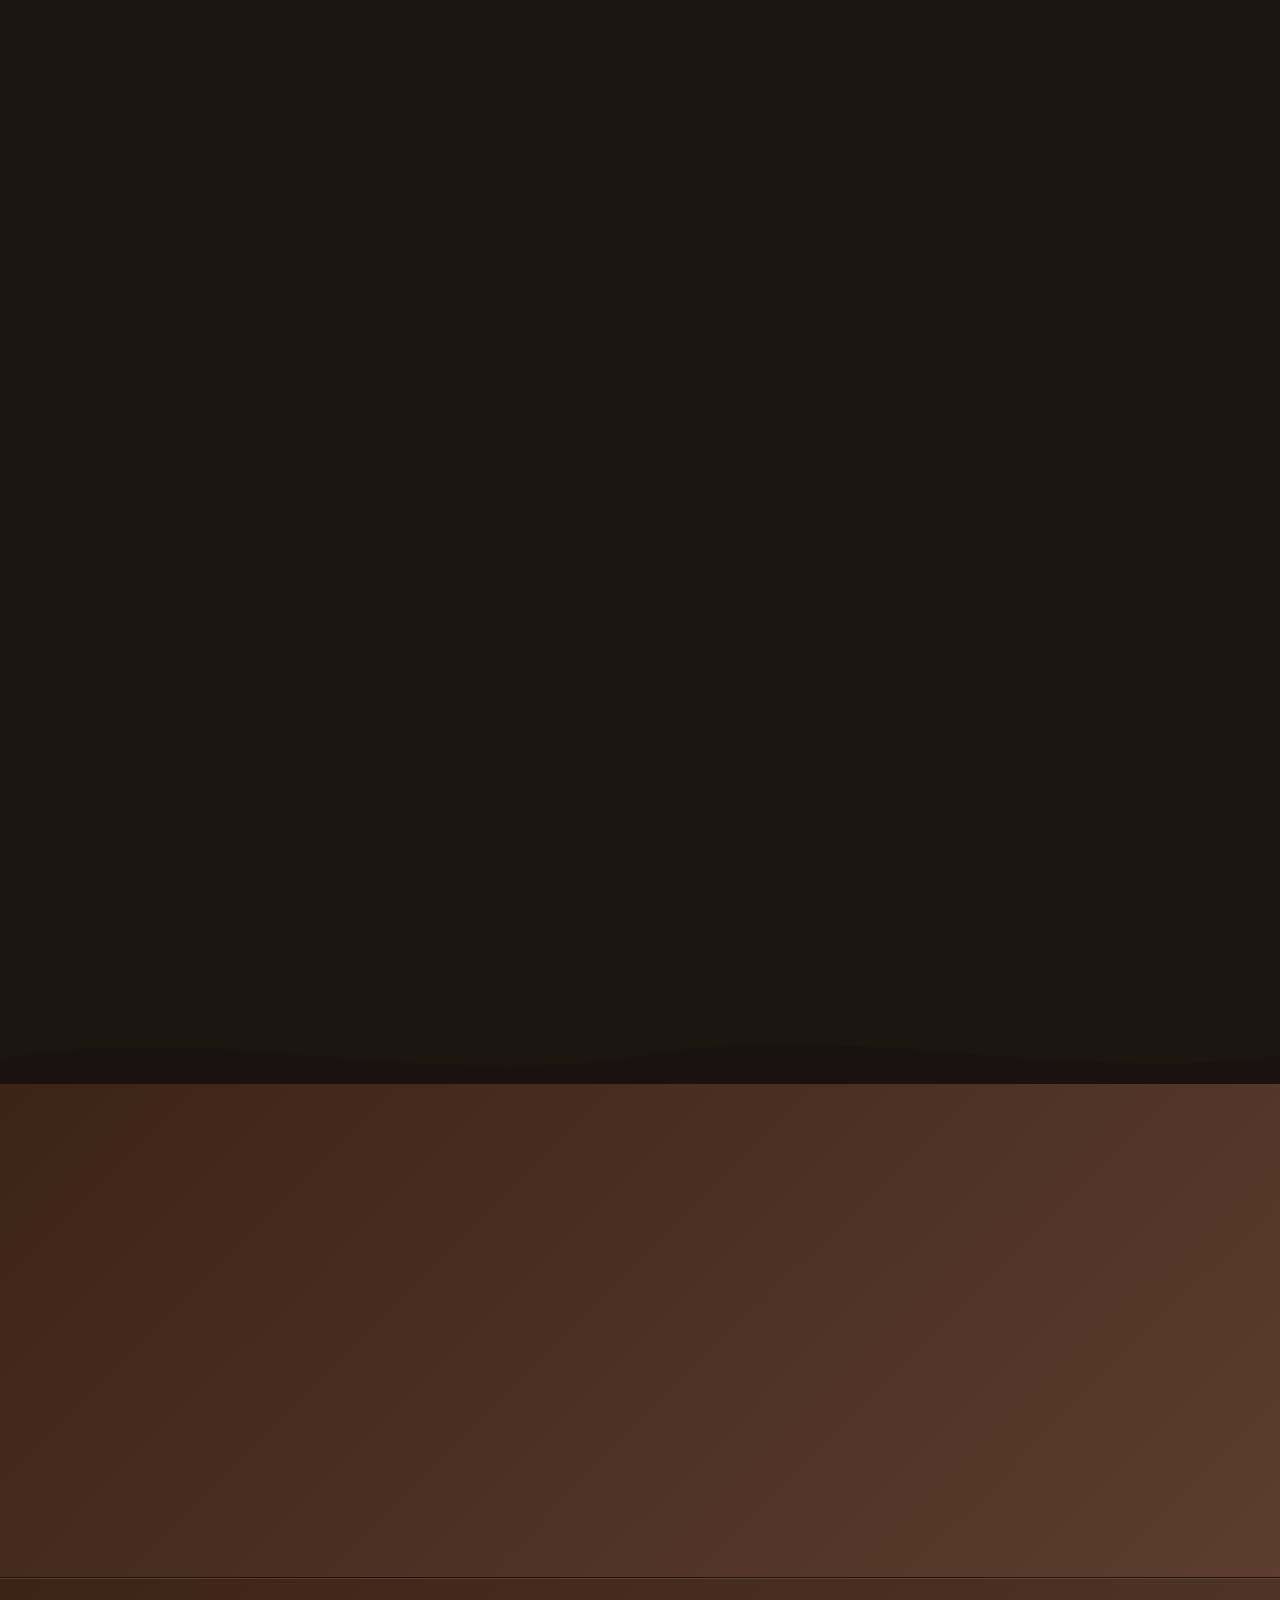
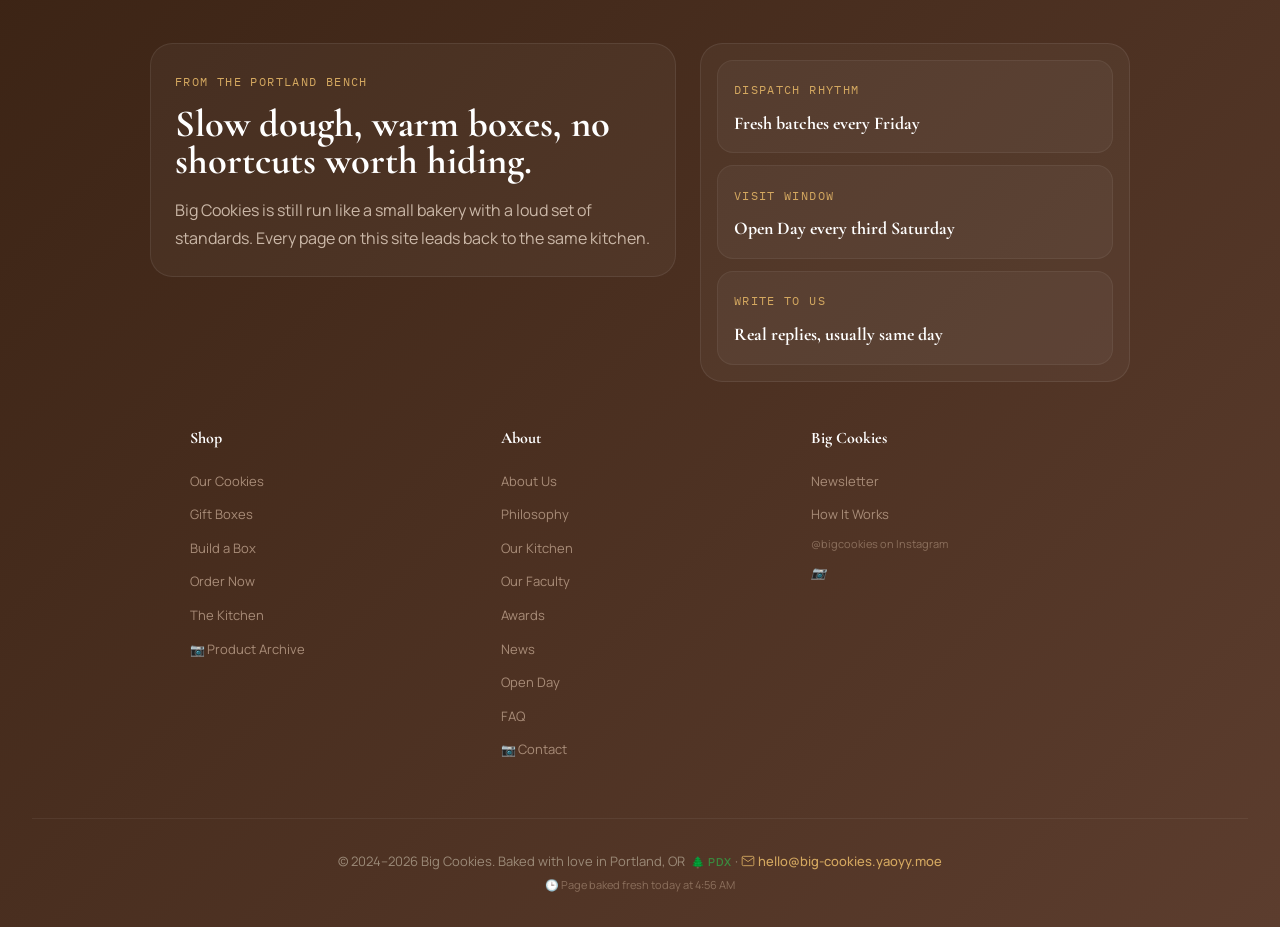
==== commit f4c54cc4: "feat: improve product card flip UX — click to lock on desktop + updated hint text - Click anywhere o" ====
--- a/index.html
+++ b/index.html
@@ -133,7 +133,7 @@
     <div class="section-inner">
         <div class="section-label">The Menu</div>
         <h2 class="section-title"><span class="dhc" data-of="products">6</span> cookies, one obsession</h2>
-        <p class="section-subtitle">Hover to see what's inside <span class="flip-hint" aria-hidden="true"><img src="svg/main_story/flip-hint.svg" alt="" width="14" height="14" style="vertical-align:-2px" aria-hidden="true"></span></p>
+        <p class="section-subtitle">Hover to see tasting notes &amp; ingredients <span class="flip-hint" aria-hidden="true"><img src="svg/main_story/flip-hint.svg" alt="" width="14" height="14" style="vertical-align:-2px" aria-hidden="true"></span></p>
 
         <div data-load="data/products.json" data-section="products" data-template="product-card" class="products-grid"></div>
     </div>
--- a/theme.css
+++ b/theme.css
@@ -293,6 +293,8 @@
 [data-theme="dark"] .archive-card.archive-returning { border-left-color: #5BBA63; }
 [data-theme="dark"] .archive-card.archive-retired { border-left-color: #6B5A4A; }
 [data-theme="dark"] .news-read-time { color: #9B8A78; }
+[data-theme="dark"] .news-tag { background: rgba(200,133,62,0.16); }
+[data-theme="dark"] .news-date { color: #C8A060; }
 [data-theme="dark"] .order-cart-item span:nth-child(2) { color: #9B8A78; }
 [data-theme="dark"] .internship-check { color: #5BBA63; }
 [data-theme="dark"] .product-card-back { background: linear-gradient(135deg, #1F1610 0%, #18120D 100%) !important; }
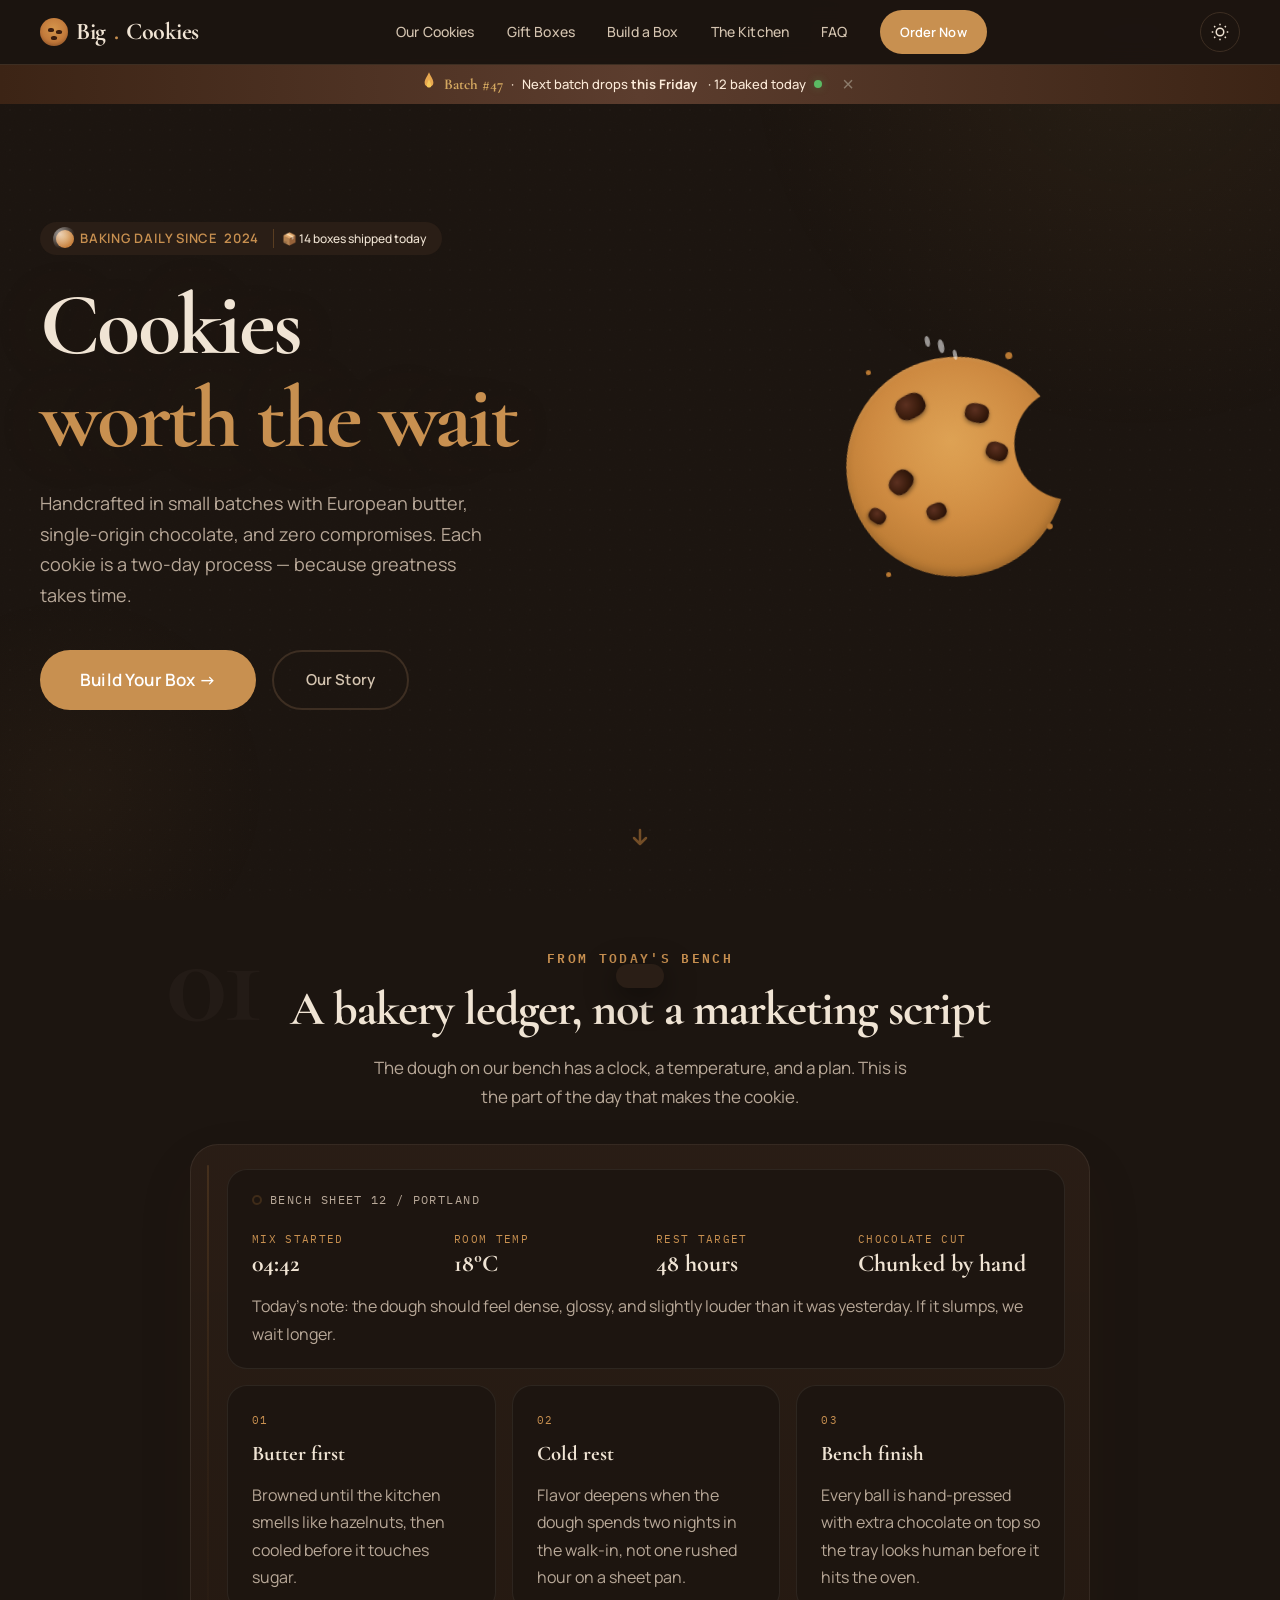
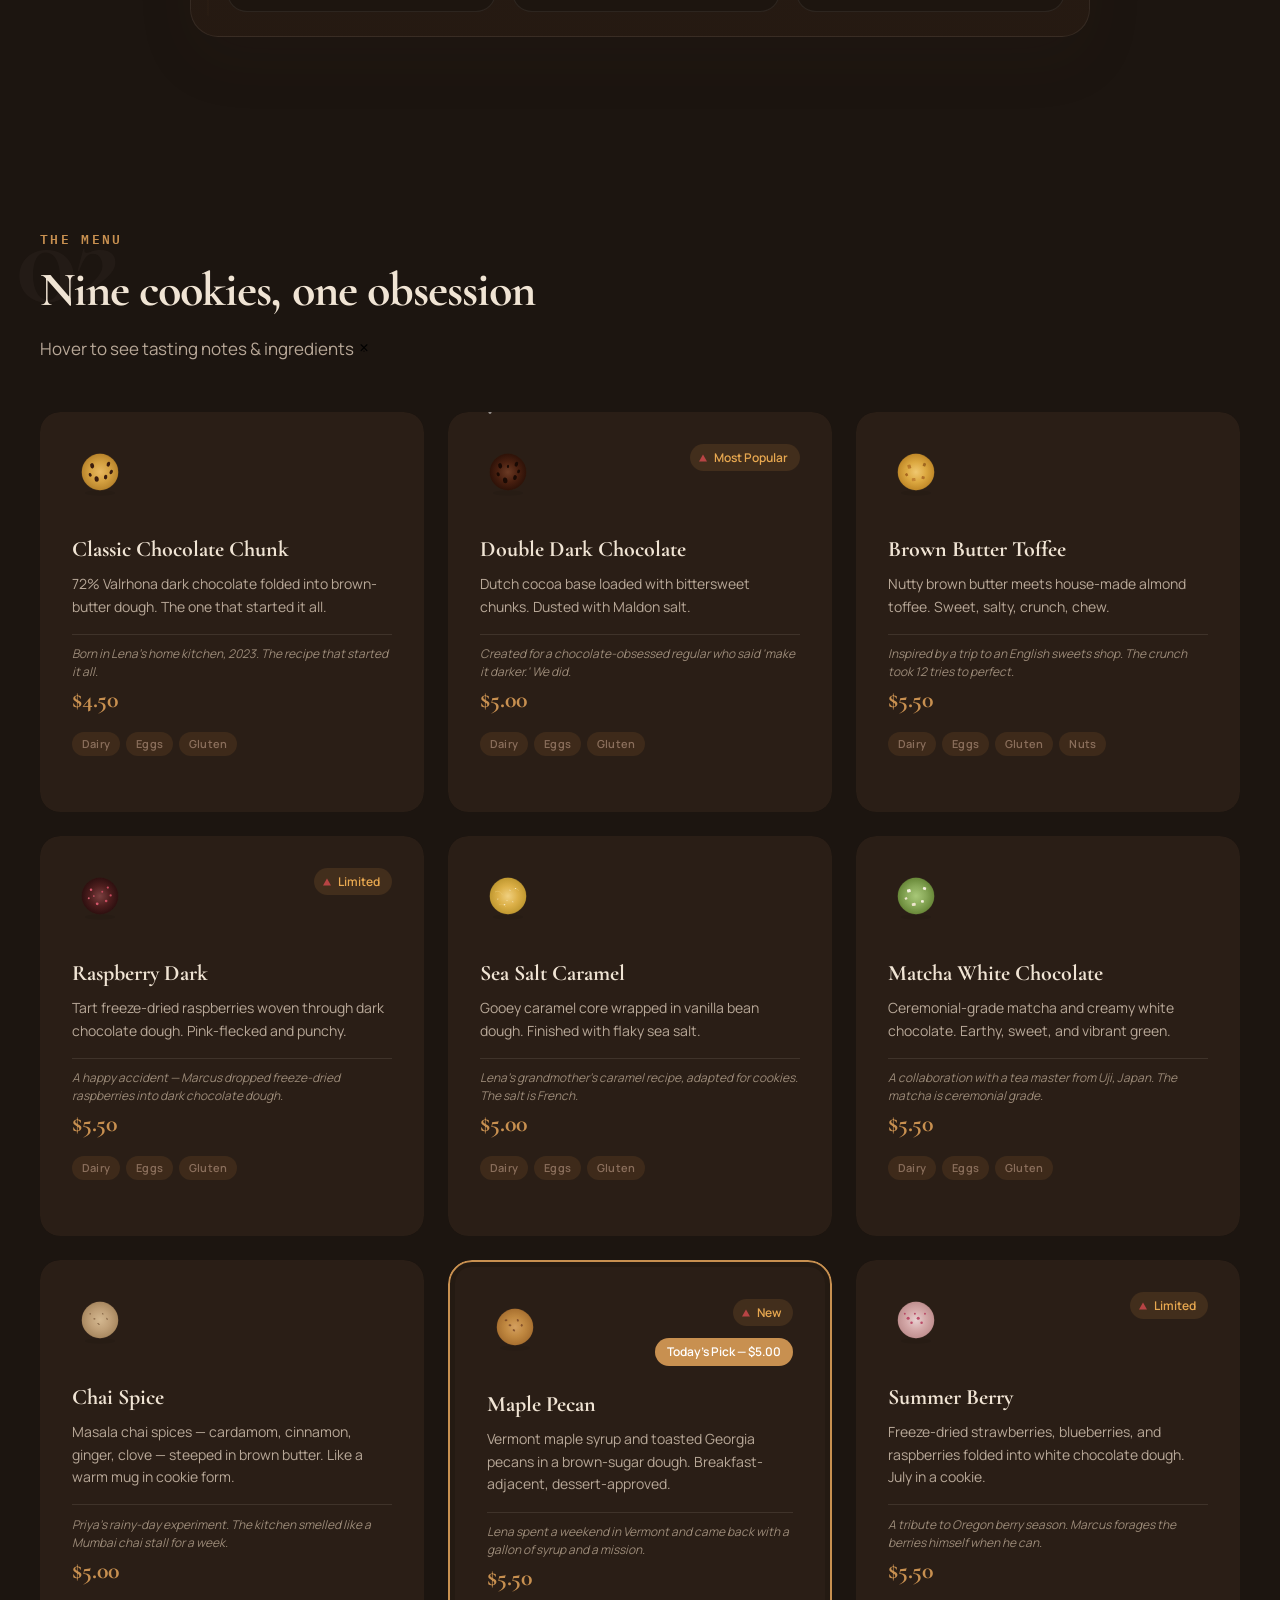
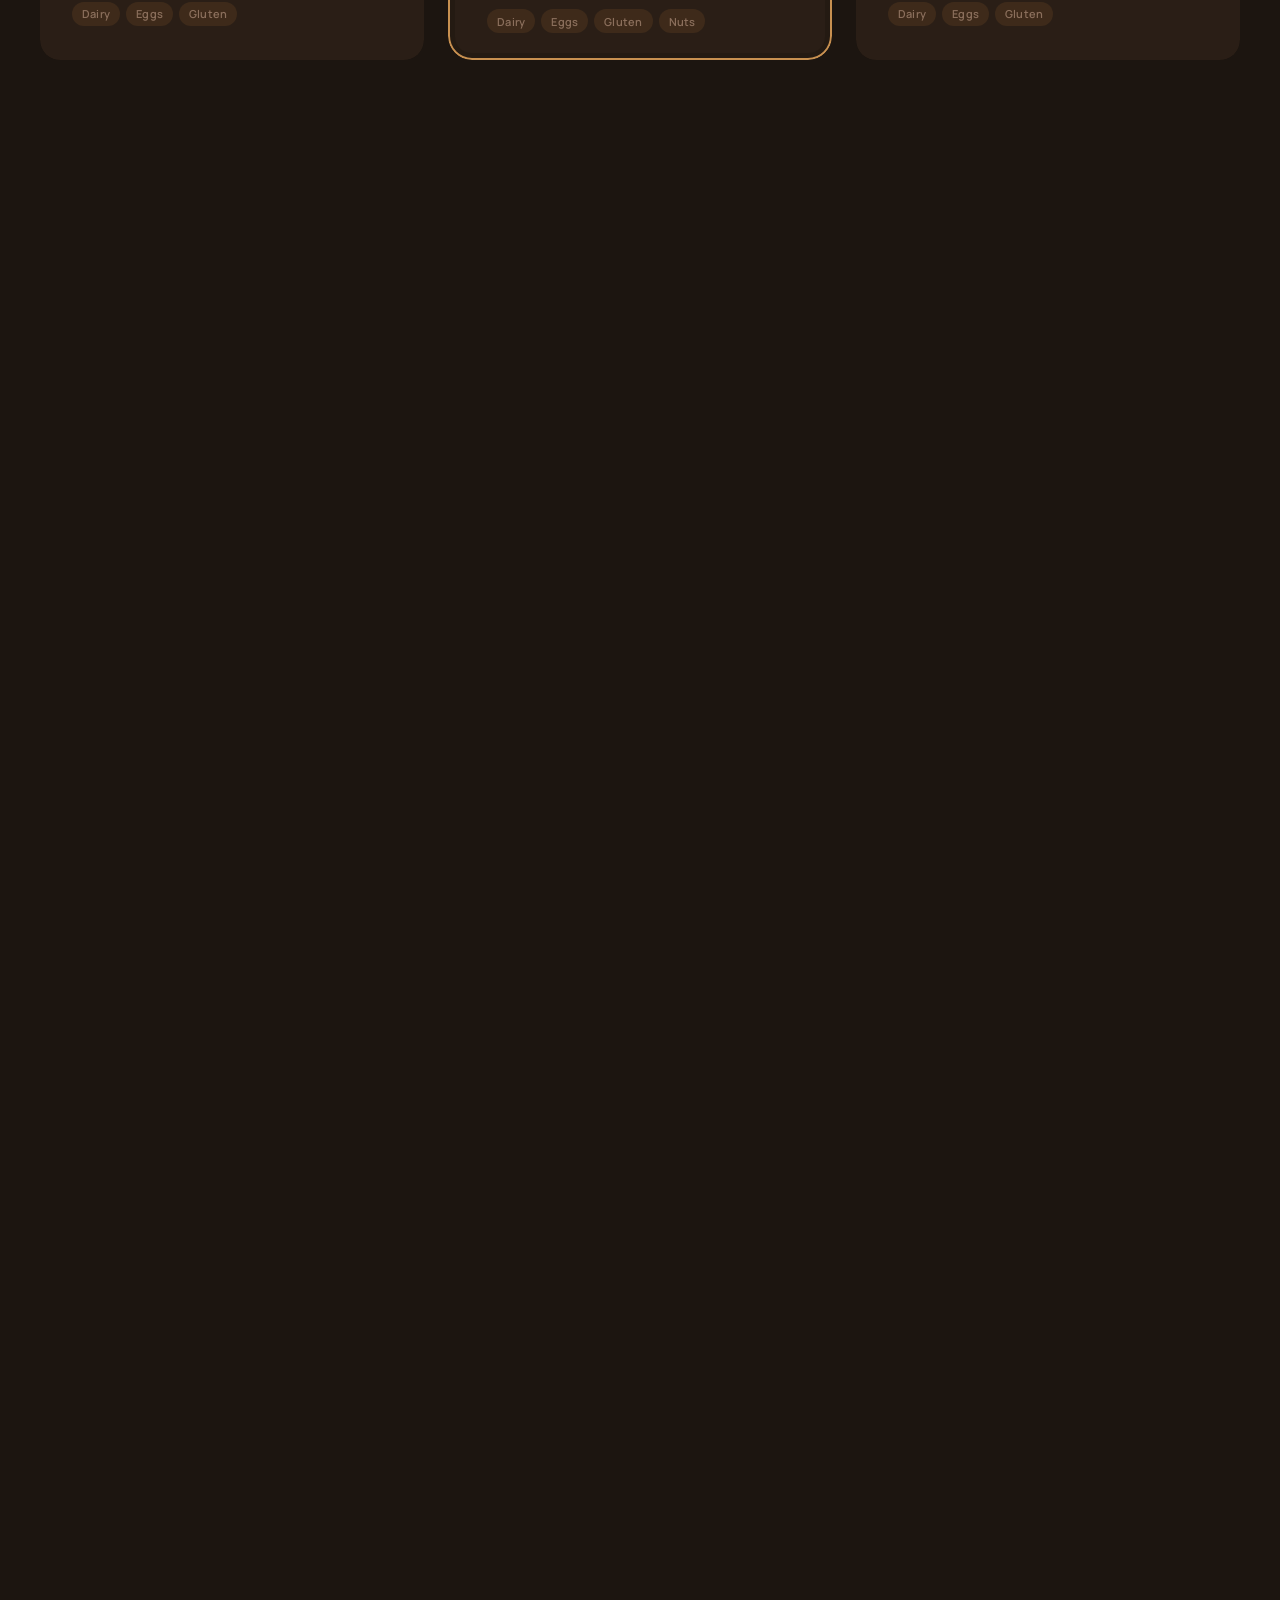
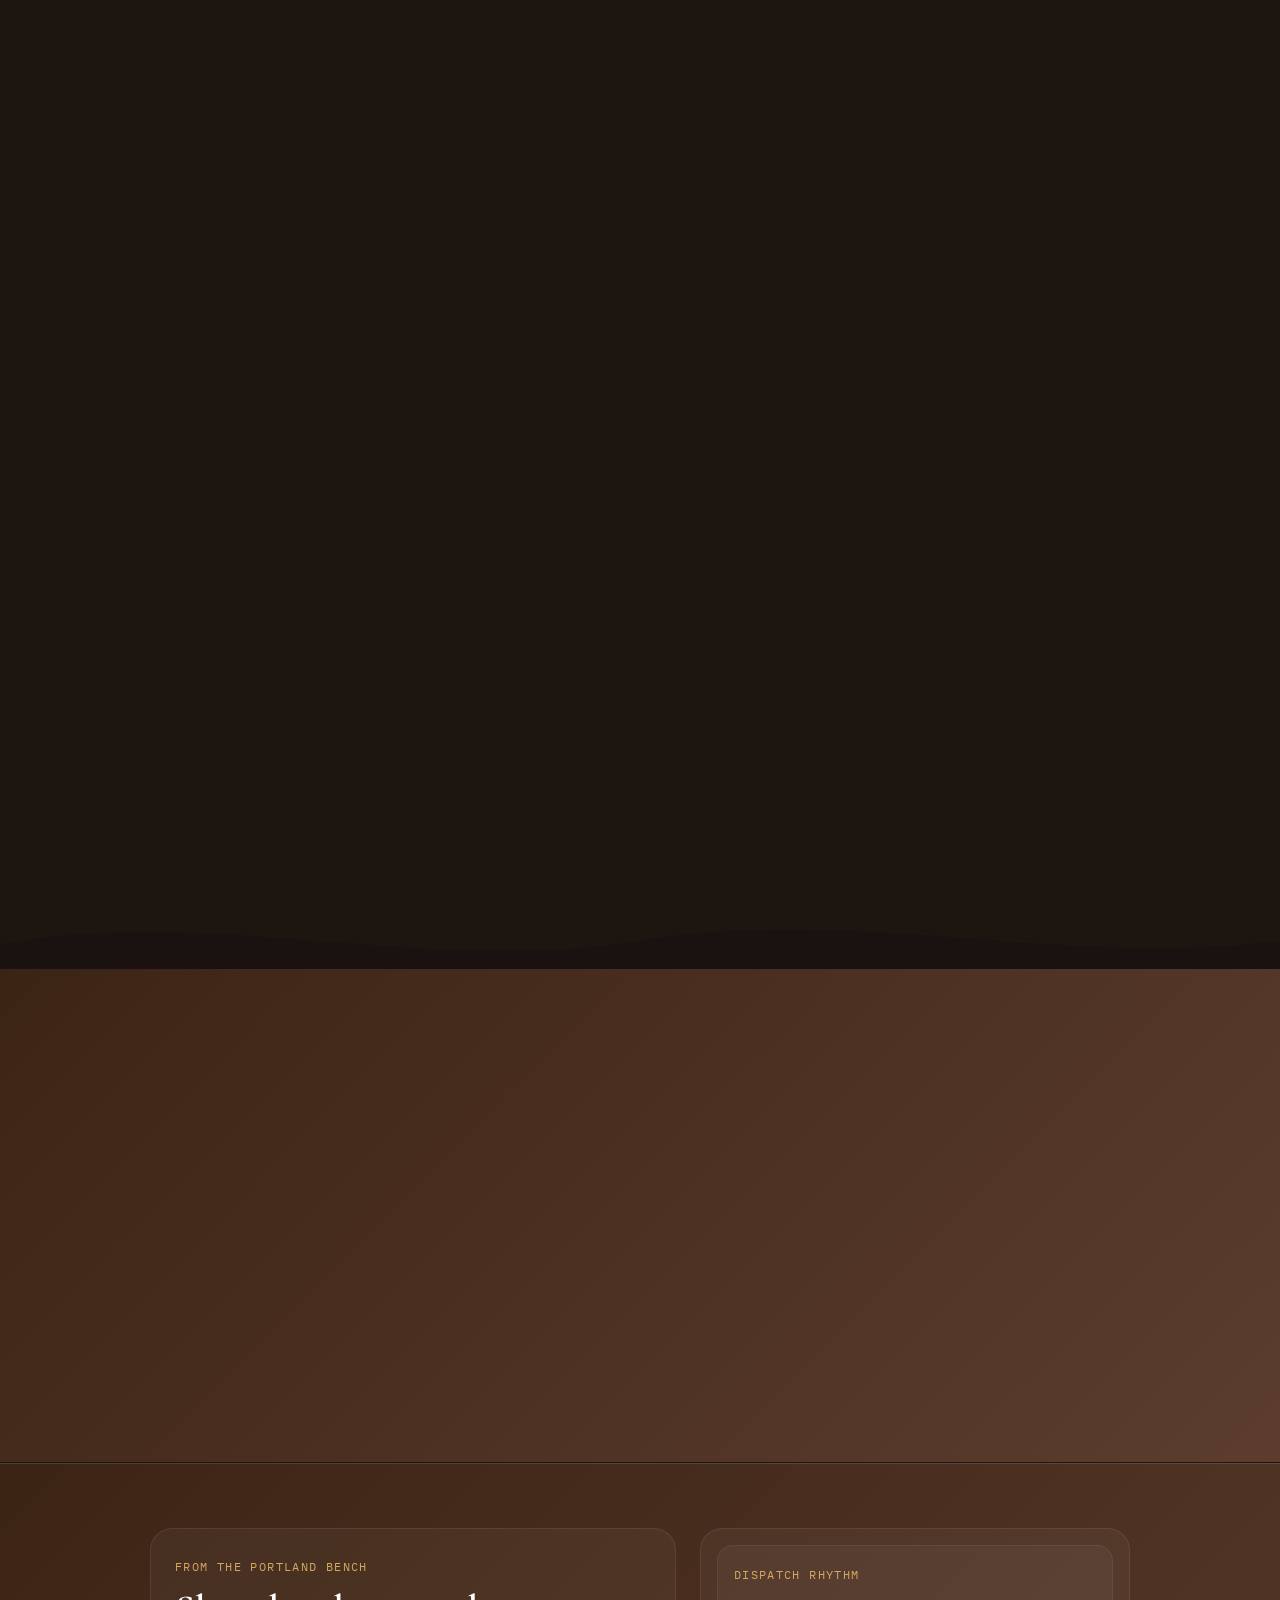
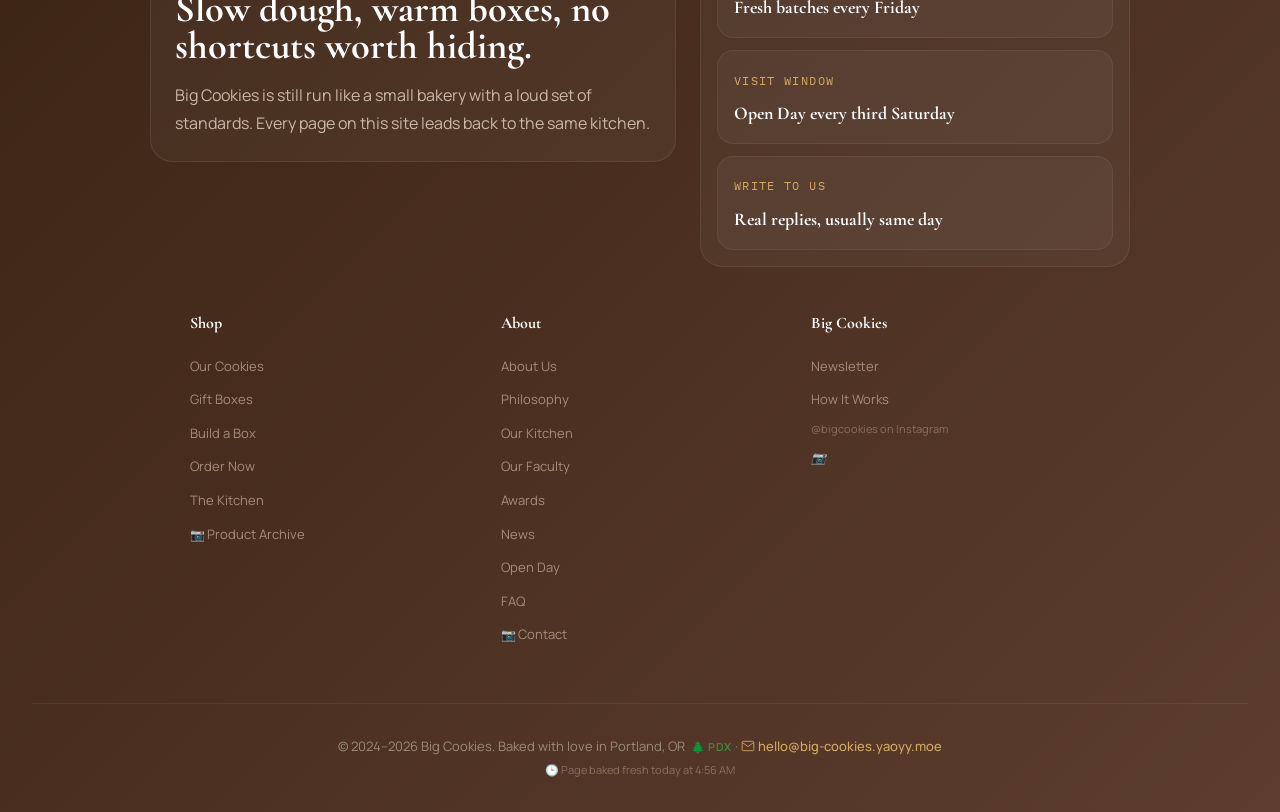
==== commit 4dc1993d: "perf: comprehensive frontend performance overhaul Shared data cache (data-cache.js): - Single BigCoo" ====
--- a/index.html
+++ b/index.html
@@ -309,69 +309,6 @@
         </div>
     </div>
 </section>
-<script>
-// ── Cookie Quiz (inline, self-contained) ──
-(function(){
-var qBody = document.getElementById('quizBody');
-if(!qBody) return;
-var Q = [
-  {q:"What's your ideal afternoon?",o:[
-    {t:'Curled up with a book and a blanket',s:{classic:3,matcha:2,caramel:1}},
-    {t:'Hiking a trail with friends',s:{toffee:3,raspberry:2,double:1}},
-    {t:'Trying a new restaurant across town',s:{raspberry:3,matcha:2,caramel:1}},
-    {t:'Baking something from scratch',s:{double:3,classic:2,toffee:1}}
-  ]},
-  {q:"Pick a drink to go with it.",o:[
-    {t:'Black coffee, no sugar',s:{double:3,classic:2,toffee:1}},
-    {t:'Oat milk latte with a dash of cinnamon',s:{caramel:3,matcha:2,classic:1}},
-    {t:'Earl Grey tea with honey',s:{matcha:3,raspberry:2,caramel:1}},
-    {t:'Sparkling water with lemon',s:{raspberry:3,toffee:2,double:1}}
-  ]},
-  {q:"What do your friends say about you?",o:[
-    {t:'"The reliable one — you always show up"',s:{classic:3,caramel:2,toffee:1}},
-    {t:'"You\'re a little extra. In the best way."',s:{double:3,raspberry:2,matcha:1}},
-    {t:'"I never know what you\'re going to do next"',s:{toffee:3,matcha:2,raspberry:1}},
-    {t:'"You make everything feel special"',s:{caramel:3,classic:2,double:1}}
-  ]}
-];
-var R = {
-  classic:{n:'Classic Chocolate Chip',d:'You\'re timeless, dependable, and everyone\'s first call. You don\'t need to be flashy — your quality speaks for itself.',icon:'svg/cookies/classic.svg'},
-  double:{n:'Double Chocolate',d:'You go all in. Moderation isn\'t in your vocabulary and honestly? It\'s working. You\'re intense in the best way.',icon:'svg/cookies/double.svg'},
-  toffee:{n:'Toffee Crunch',d:'You\'ve got layers. People think they\'ve figured you out, then you surprise them. Complex, a little unexpected.',icon:'svg/cookies/toffee.svg'},
-  raspberry:{n:'Raspberry Dark Chocolate',d:'You\'re the creative one. You see combinations others miss and you\'re not afraid to try something different.',icon:'svg/cookies/raspberry.svg'},
-  caramel:{n:'Salted Caramel',d:'You\'ve mastered the balance everyone else is still chasing. Warm, sophisticated, with just enough edge.',icon:'svg/cookies/caramel.svg'},
-  matcha:{n:'Matcha White Chocolate',d:'You\'re refined, a little unexpected. People who get you REALLY get you. An acquired taste worth acquiring.',icon:'svg/cookies/matcha.svg'}
-};
-var scores={},cur=0,steps=document.querySelectorAll('.quiz-step');
-function reset(){scores={classic:0,double:0,toffee:0,raspberry:0,caramel:0,matcha:0};cur=0;steps.forEach(function(s){s.classList.remove('active','done')});if(steps[0])steps[0].classList.add('active')}
-function showQ(){
-  var q=Q[cur],h='<h3>'+q.q+'</h3><div class="quiz-options">';
-  q.o.forEach(function(o,i){h+='<button class="quiz-option" data-i="'+i+'">'+o.t+'</button>'});
-  h+='</div>';qBody.innerHTML=h;
-  qBody.querySelectorAll('.quiz-option').forEach(function(b){b.onclick=function(){
-    var sc=q.o[parseInt(this.getAttribute('data-i'))].s;
-    for(var k in sc)scores[k]=(scores[k]||0)+sc[k];
-    if(steps[cur])steps[cur].classList.add('done');cur++;
-    if(cur<Q.length){if(steps[cur])steps[cur].classList.add('active');showQ()}
-    else showR();
-  }});
-}
-function showR(){
-  var best=null,bs=0;
-  for(var k in scores){if(scores[k]>bs){bs=scores[k];best=k}}
-  var r=R[best]||R['classic'];
-  qBody.innerHTML='<div class="quiz-result"><div class="quiz-result-icon"><img src="'+r.icon+'" alt="" width="80" height="80" style="border-radius:50%"></div><div class="quiz-match">Your soul cookie is</div><h3>'+r.n+'</h3><p>'+r.d+'</p><a href="#build" class="btn btn-primary">Build a Box</a> <button class="quiz-retry" id="quizShare" style="background:none;border:1px solid var(--soft);border-radius:100px;padding:0.5rem 1rem;cursor:pointer;font-size:0.8125rem;color:var(--ink);transition:all 0.2s">📋 Share Result</button><br><button class="quiz-retry" id="quizRetry">Take the quiz again →</button></div>';
-  document.getElementById('quizRetry').onclick=function(){reset();showQ()};
-  var shareBtn = document.getElementById('quizShare');
-  if(shareBtn) shareBtn.onclick=function(){
-    var text = '🥠 I got ' + r.n + ' on the Big Cookies quiz! What cookie are you? big-cookies.yaoyy.moe';
-    if(navigator.clipboard){navigator.clipboard.writeText(text).then(function(){showToast&&showToast('📋 Result copied! Share with a friend.');});}
-  };
-}
-reset();showQ();
-})();
-</script>
-
   <!-- KITCHEN TEASER -->
 <section id="gallery">
     <div class="section-inner">
@@ -651,6 +588,7 @@
 </button>
 <div class="toast" id="toast" role="status" aria-live="polite"></div>
 
+<script src="data-cache.js"></script>
 <script src="url-helper.js"></script>
 <script src="ui.js"></script>
 <script src="nav.js"></script>
--- a/components.css
+++ b/components.css
@@ -2,6 +2,7 @@
 .hero {
     min-height: 100vh; min-height: 100dvh; display: flex; align-items: center;
     padding: 6rem 2rem 4rem; position: relative; overflow: hidden;
+    contain: layout paint; /* hero is a self-contained paint region */
 }
 .hero::before {
     content: ''; position: absolute; top: -40%; right: -20%;
@@ -253,6 +254,9 @@
 
 /* ── SECTIONS ────────────────────────────── */
 section { padding: 6rem 2rem; scroll-margin-top: 100px; }
+/* Below-the-fold sections get content-visibility for lazy rendering */
+#products, #flavor-atlas, #gifts, #build, #quiz, #gallery,
+#how, #faq, #order { content-visibility: auto; contain-intrinsic-size: 500px; }
 .section-inner { max-width: 1200px; margin: 0 auto; }
 .section-label {
     font-size: 0.8125rem; font-weight: 600; color: var(--gold);
@@ -267,50 +271,68 @@
 .section-subtitle {
     font-size: 1.0625rem; color: #6B5444; max-width: 540px; line-height: 1.7;
 }
+/* ── BENCH SHEET ──────────────────────────── */
 .bench-sheet {
     padding-top: 3rem;
 }
 .bench-sheet-inner {
-    display: grid;
-    grid-template-columns: minmax(0, 0.9fr) minmax(0, 1.1fr);
+    /* Stack vertically on all devices — the ledger is the content */
+    display: flex;
+    flex-direction: column;
     gap: 2rem;
-    align-items: start;
+    max-width: 900px;
+    margin: 0 auto;
 }
 .bench-sheet-header {
-    padding-top: 1rem;
-}
+    text-align: center;
+}
+.bench-sheet-header .section-subtitle {
+    margin-left: auto;
+    margin-right: auto;
+}
+
+/* ── The ledger itself — like a clipboard card ── */
 .bench-sheet-ledger {
     background:
         linear-gradient(180deg, rgba(255,255,255,0.9), rgba(253,243,231,0.96)),
         repeating-linear-gradient(180deg, transparent 0, transparent 42px, rgba(60,36,21,0.06) 42px, rgba(60,36,21,0.06) 43px);
     border: 1px solid rgba(60,36,21,0.12);
     border-radius: 1.75rem;
-    padding: 1.5rem;
+    padding: 1.5rem 1.5rem 1.5rem 2.25rem;
     display: grid;
-    grid-template-columns: repeat(2, minmax(0, 1fr));
+    grid-template-columns: repeat(3, minmax(0, 1fr));
     gap: 1rem;
     box-shadow: 0 24px 60px rgba(60,36,21,0.08);
     position: relative;
 }
+/* Red margin line — like a ledger's left rule */
 .bench-sheet-ledger::before {
     content: "";
     position: absolute;
-    inset: 1rem auto 1rem 1rem;
+    inset: 1.25rem auto 1.25rem 1rem;
     width: 2px;
-    background: linear-gradient(180deg, rgba(184,68,68,0.28), rgba(184,68,68,0.12));
-}
+    border-radius: 1px;
+    background: linear-gradient(180deg, rgba(184,68,68,0.32), rgba(184,68,68,0.12) 60%, rgba(184,68,68,0.05));
+}
+
 .ledger-card {
     background: rgba(255,249,242,0.82);
     border: 1px solid rgba(60,36,21,0.1);
     border-radius: 1.25rem;
     padding: 1.25rem 1.25rem 1.25rem 1.5rem;
     position: relative;
-    margin-left: 1rem;
-}
+}
+/* Main card spans all 3 columns on desktop */
 .ledger-card-main {
     grid-column: 1 / -1;
     background: rgba(255,255,255,0.88);
 }
+/* Process cards: 3 across on desktop */
+.ledger-card:not(.ledger-card-main) {
+    /* Each process card takes 1 column naturally */
+}
+
+/* ── Ledger typography ── */
 .ledger-eyebrow,
 .ledger-label,
 .ledger-index {
@@ -322,10 +344,21 @@
     font-size: 0.75rem;
     color: #8B6F5C;
     margin-bottom: 1rem;
+    display: flex;
+    align-items: center;
+    gap: 0.5rem;
+}
+/* Small clipboard ring at the top */
+.ledger-eyebrow::before {
+    content: "";
+    width: 10px; height: 10px;
+    border-radius: 50%;
+    border: 2px solid rgba(184,68,68,0.25);
+    flex-shrink: 0;
 }
 .ledger-grid {
     display: grid;
-    grid-template-columns: repeat(2, minmax(0, 1fr));
+    grid-template-columns: repeat(4, minmax(0, 1fr));
     gap: 1rem;
 }
 .ledger-grid strong,
@@ -411,15 +444,11 @@
     /* Gentle cloud drift */
     animation: atlasFloat var(--float-dur, 20s) ease-in-out infinite;
     animation-delay: var(--float-delay, 0s);
-    /* Smooth breathing between states */
-    transition: width 0.5s cubic-bezier(0.22, 0.61, 0.36, 1),
-                padding 0.5s cubic-bezier(0.22, 0.61, 0.36, 1),
-                border-radius 0.5s ease,
-                border-color 0.5s ease,
+    /* Smooth breathing between states — animate only compositor-safe props */
+    transition: border-color 0.5s ease,
                 box-shadow 0.5s ease,
                 background 0.5s ease,
                 opacity 0.5s ease;
-    will-change: transform;
 }
 @keyframes atlasFloat {
     0%, 100% { translate: 0 0; }
@@ -699,6 +728,7 @@
     background: transparent; border-radius: 1.25rem;
     overflow: visible;
     box-sizing: border-box;
+    contain: layout paint; /* card is a self-contained paint region */
 }
 .product-card-inner {
     position: relative; width: 100%; min-height: 400px;
--- a/theme.css
+++ b/theme.css
@@ -107,7 +107,10 @@
     .hero-visual { order: -1; }
     .cookie-illustration { width: clamp(200px, 30vw, 320px); height: clamp(200px, 30vw, 320px); }
     .cookie-illustration .cookie-main { width: clamp(140px, 20vw, 220px); height: clamp(140px, 20vw, 220px); }
-    .bench-sheet-inner { grid-template-columns: 1fr; }
+    .bench-sheet-ledger { grid-template-columns: repeat(2, minmax(0, 1fr)); }
+    /* When 3 process cards flow into a 2-column grid, the last orphan spans full width */
+    .bench-sheet-ledger > .ledger-card:not(.ledger-card-main):last-child:nth-child(4) { grid-column: 1 / -1; }
+    .ledger-grid { grid-template-columns: repeat(2, minmax(0, 1fr)); }
     .atlas-cloud { min-height: 420px; }
     .atlas-card.zoomed { flex-direction: column !important; gap: 1.25rem; }
     .atlas-card.zoomed .atlas-card-front { width: auto; align-items: center; text-align: center; }
@@ -145,9 +148,9 @@
 
 @media (max-width: 600px) {
     .nav-page-chip { display: none; }
-    .bench-sheet-ledger,
+    .bench-sheet-ledger { grid-template-columns: 1fr; padding: 1.25rem 1.25rem 1.25rem 2rem; }
     .ledger-grid { grid-template-columns: 1fr; }
-    .ledger-card { margin-left: 0.75rem; }
+    .ledger-card { margin-left: 0; }
     .atlas-cloud { gap: 0.75rem; padding: 1rem 0; }
     .products-grid { grid-template-columns: 1fr; }
     .gallery-wall { grid-template-columns: 1fr; }
@@ -208,6 +211,8 @@
 [data-theme="dark"] .mobile-menu a { background: rgba(255,255,255,0.03); border-color: rgba(240,228,212,0.06); }
 [data-theme="dark"] .hero-badge { background: var(--paper); }
 [data-theme="dark"] .hero p { color: #B8A898; }
+[data-theme="dark"] .hero::before { background: radial-gradient(circle, rgba(232,168,80,0.06) 0%, transparent 70%); }
+[data-theme="dark"] .hero::after { background: radial-gradient(circle, rgba(200,133,62,0.04) 0%, transparent 70%); }
 [data-theme="dark"] .section-subtitle { color: #B8A898; }
 [data-theme="dark"] .bench-sheet-ledger {
     background:
@@ -215,6 +220,7 @@
         repeating-linear-gradient(180deg, transparent 0, transparent 42px, rgba(240,228,212,0.05) 42px, rgba(240,228,212,0.05) 43px);
     border-color: rgba(240,228,212,0.08);
 }
+[data-theme="dark"] .bench-sheet-ledger::before { background: linear-gradient(180deg, rgba(200,133,62,0.18), rgba(200,133,62,0.06) 60%, rgba(200,133,62,0.02)); }
 [data-theme="dark"] .ledger-card {
     background: rgba(28,21,16,0.84);
     border-color: rgba(240,228,212,0.08);
@@ -222,6 +228,7 @@
 [data-theme="dark"] .ledger-note,
 [data-theme="dark"] .ledger-card p,
 [data-theme="dark"] .ledger-eyebrow { color: #B8A898; }
+[data-theme="dark"] .ledger-eyebrow::before { border-color: rgba(200,133,62,0.2); }
 [data-theme="dark"] .atlas-card {
     background: rgba(42,30,22,0.9);
     border-color: rgba(240,228,212,0.08);
